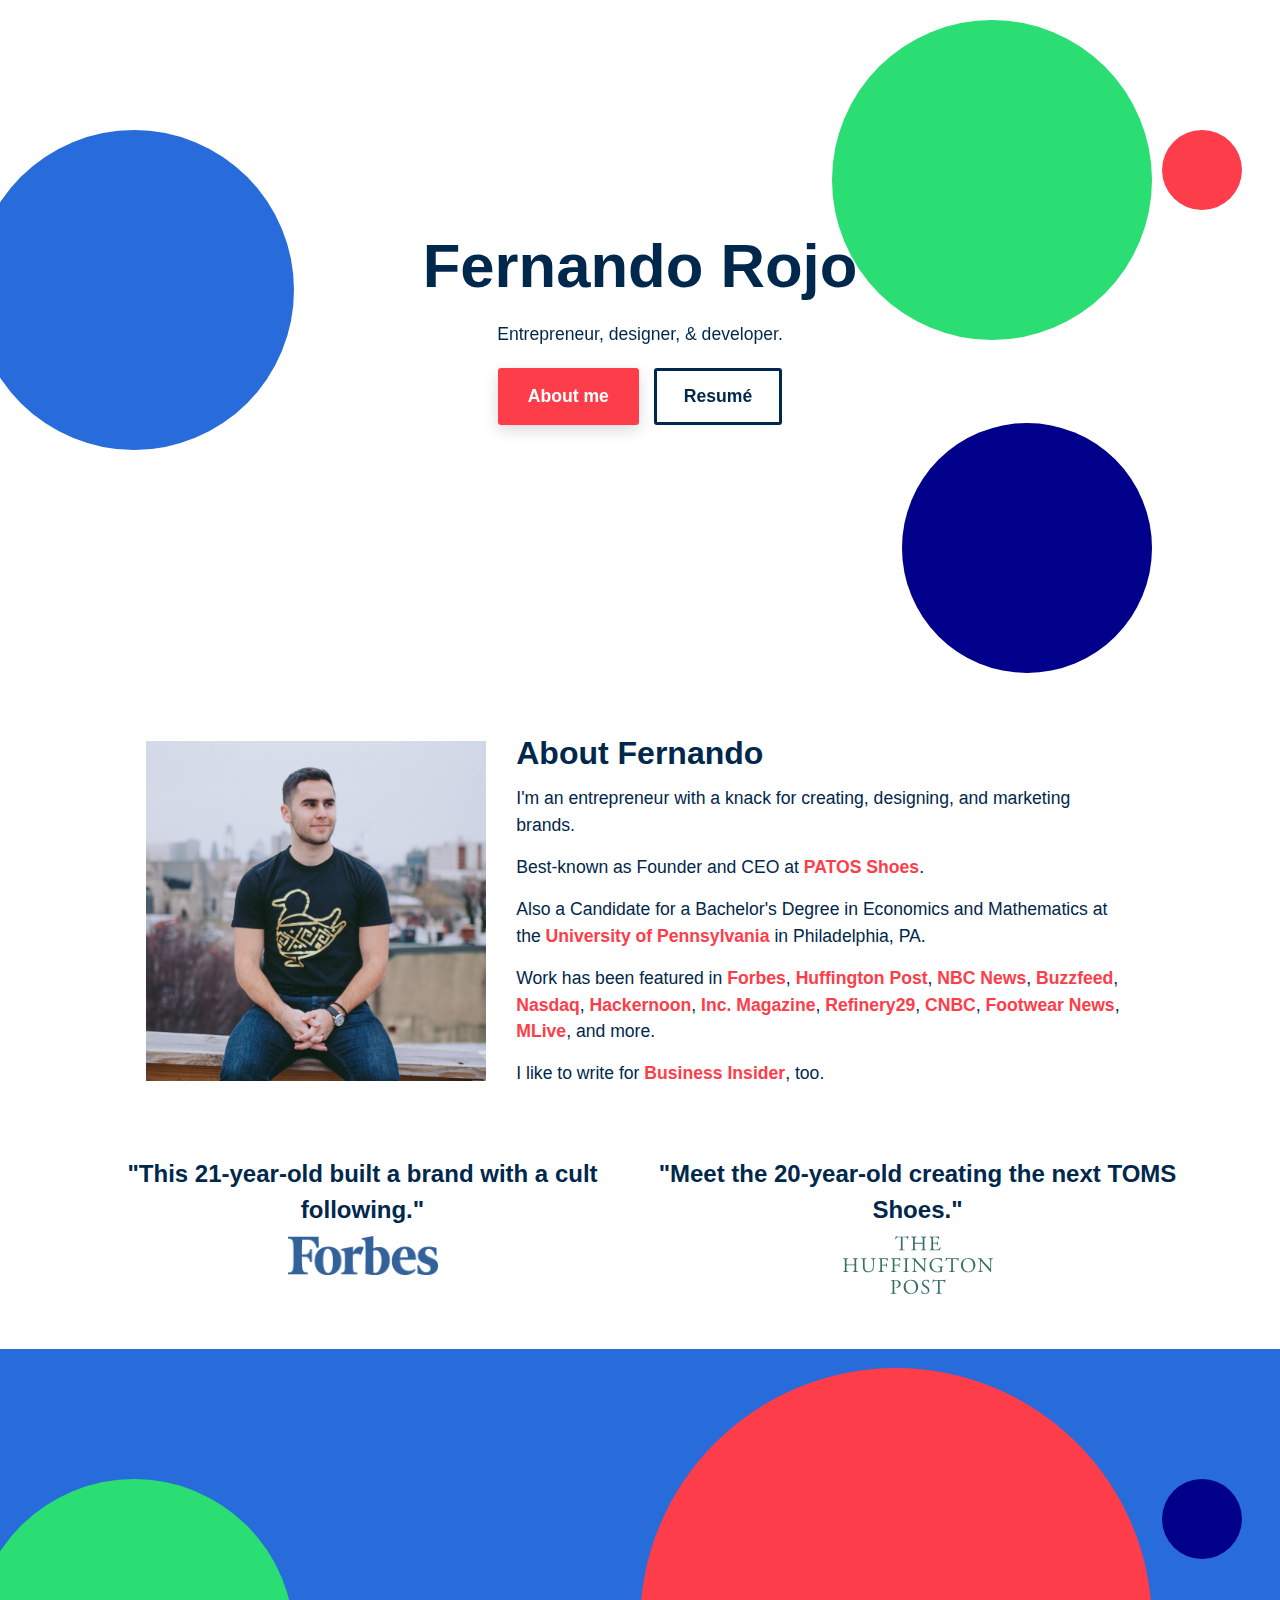
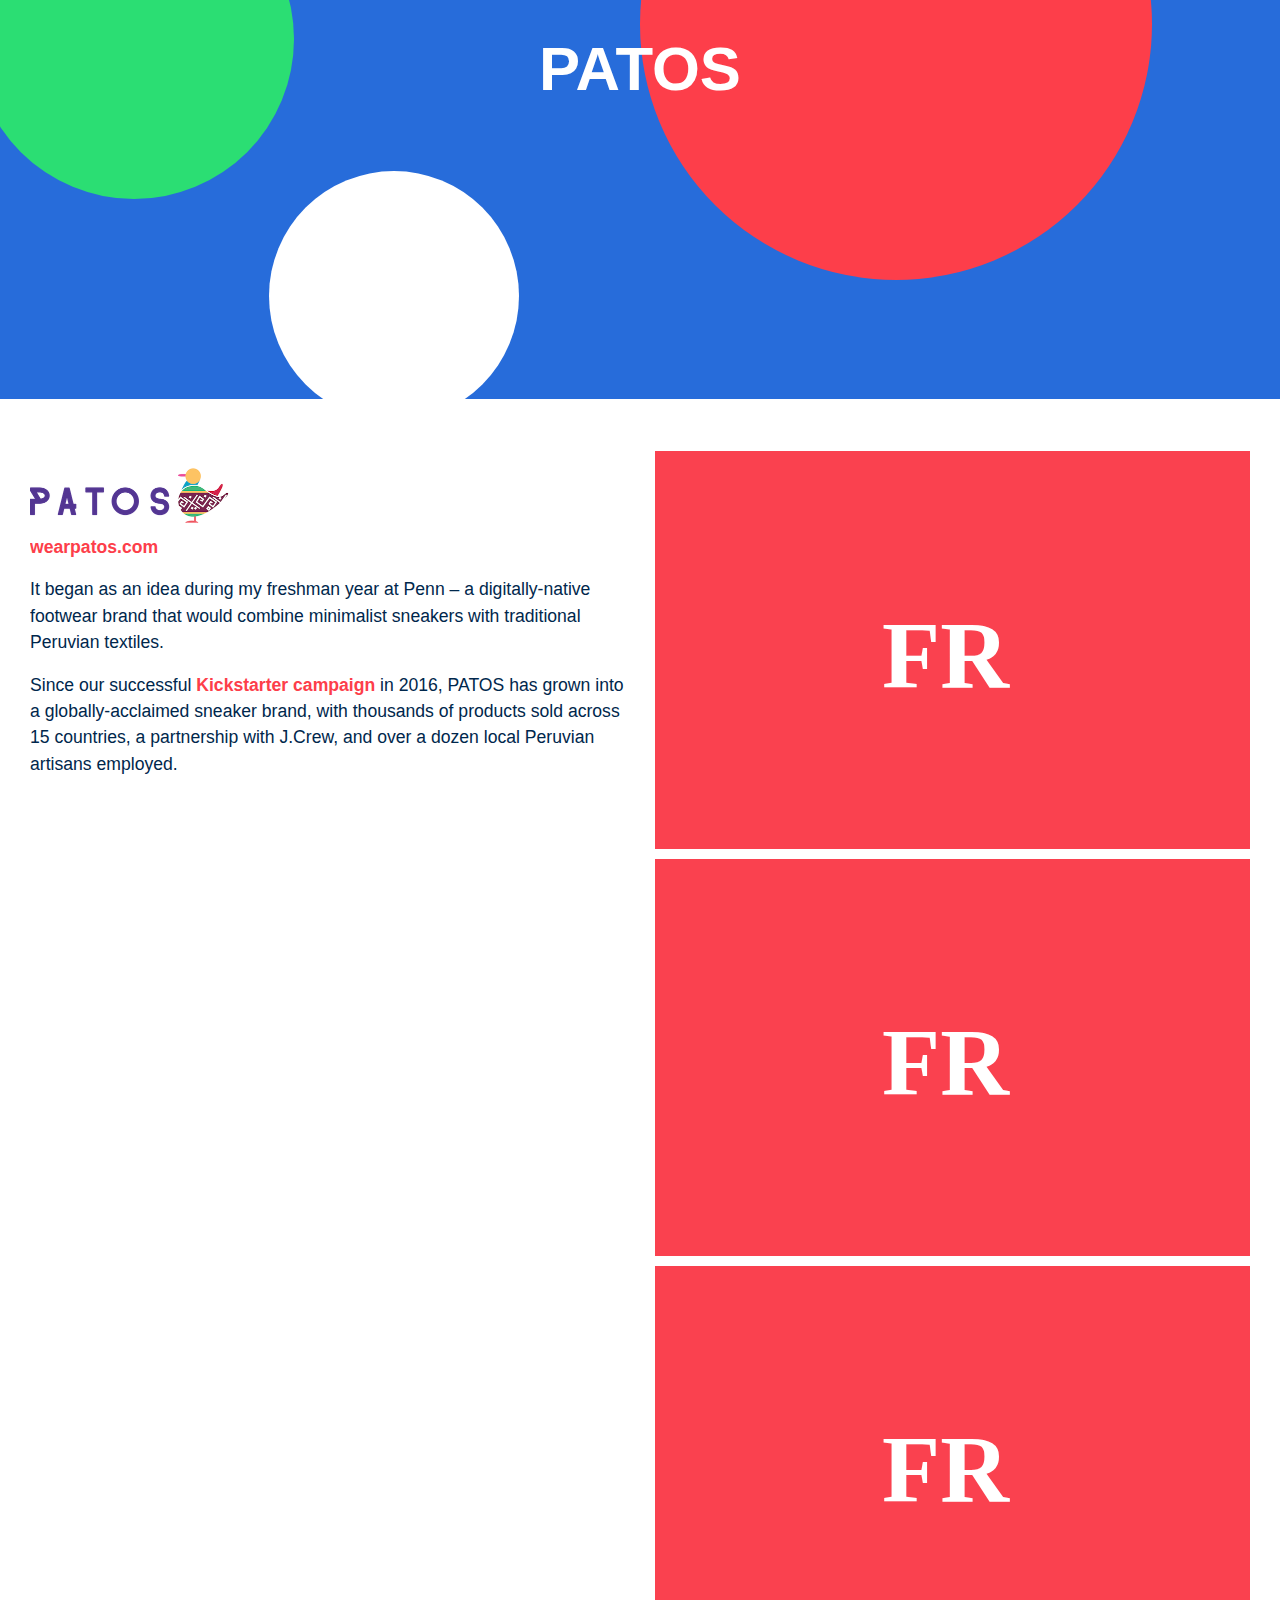
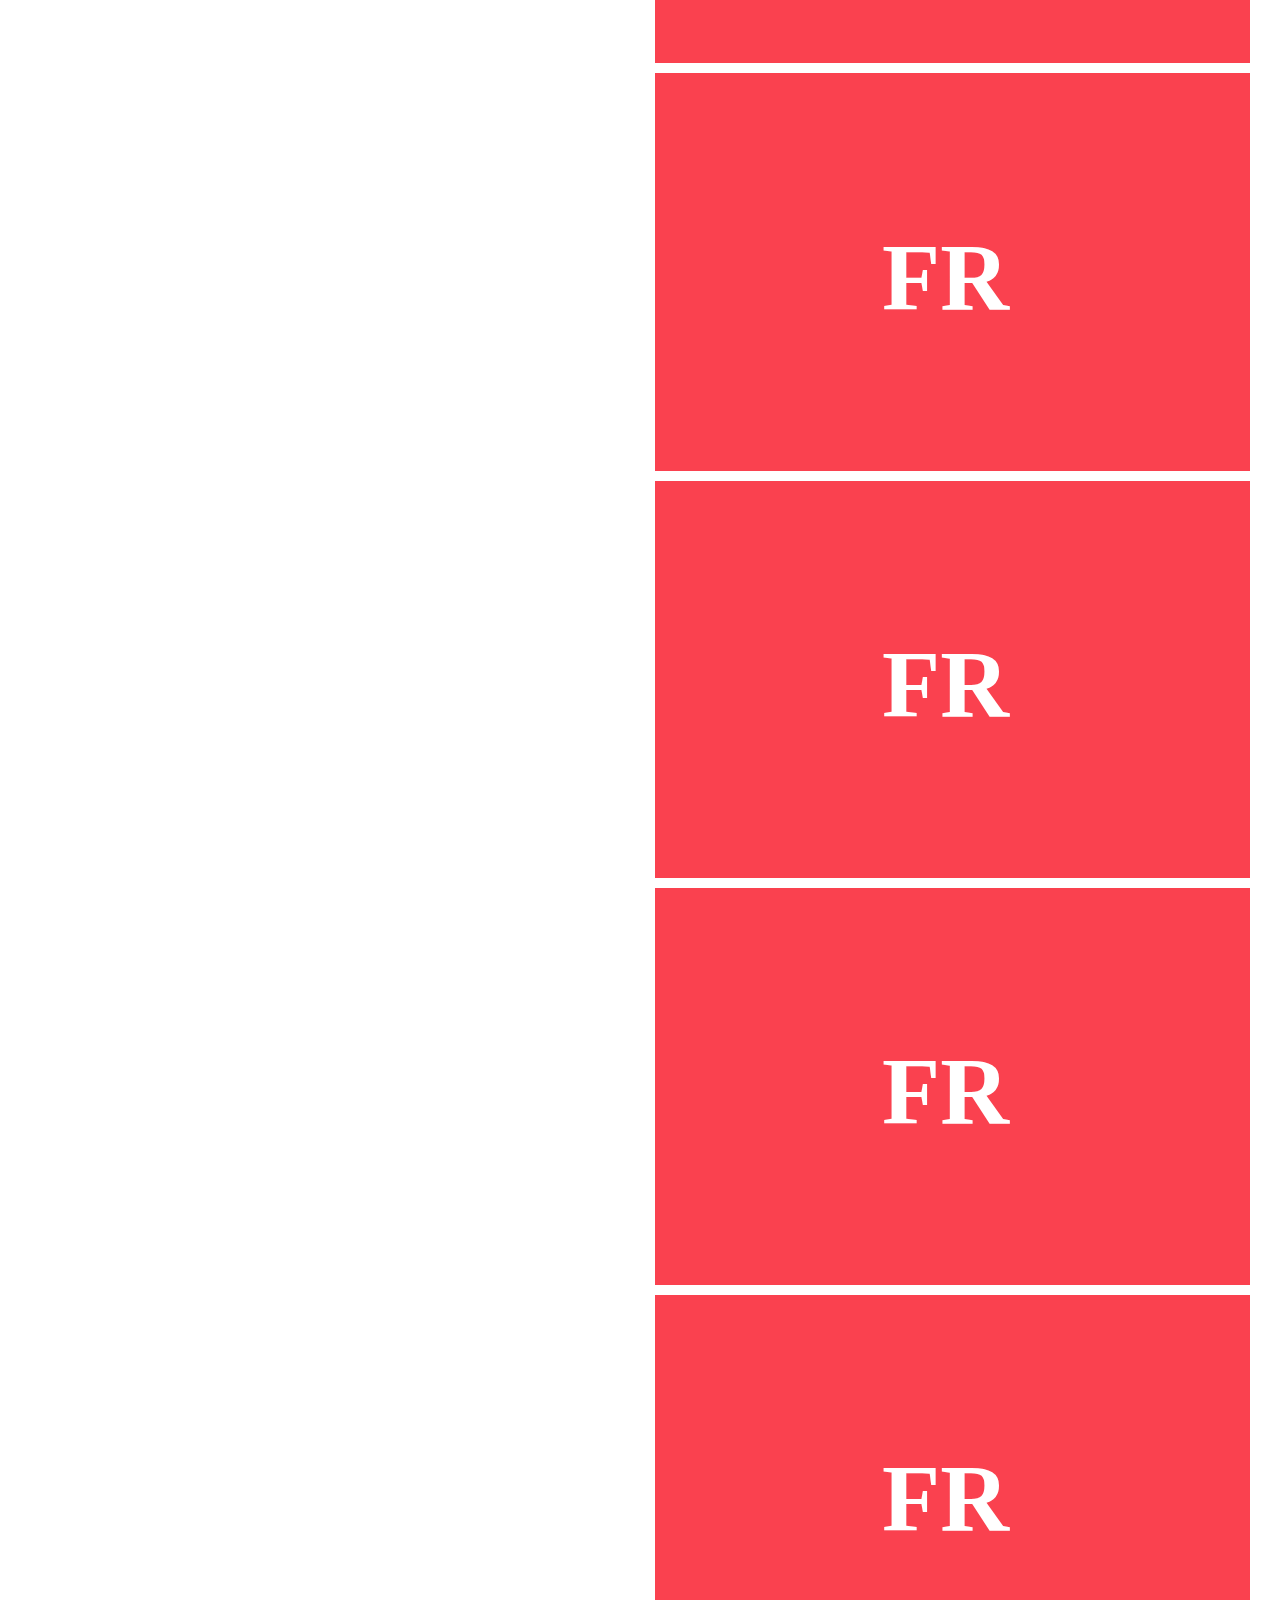
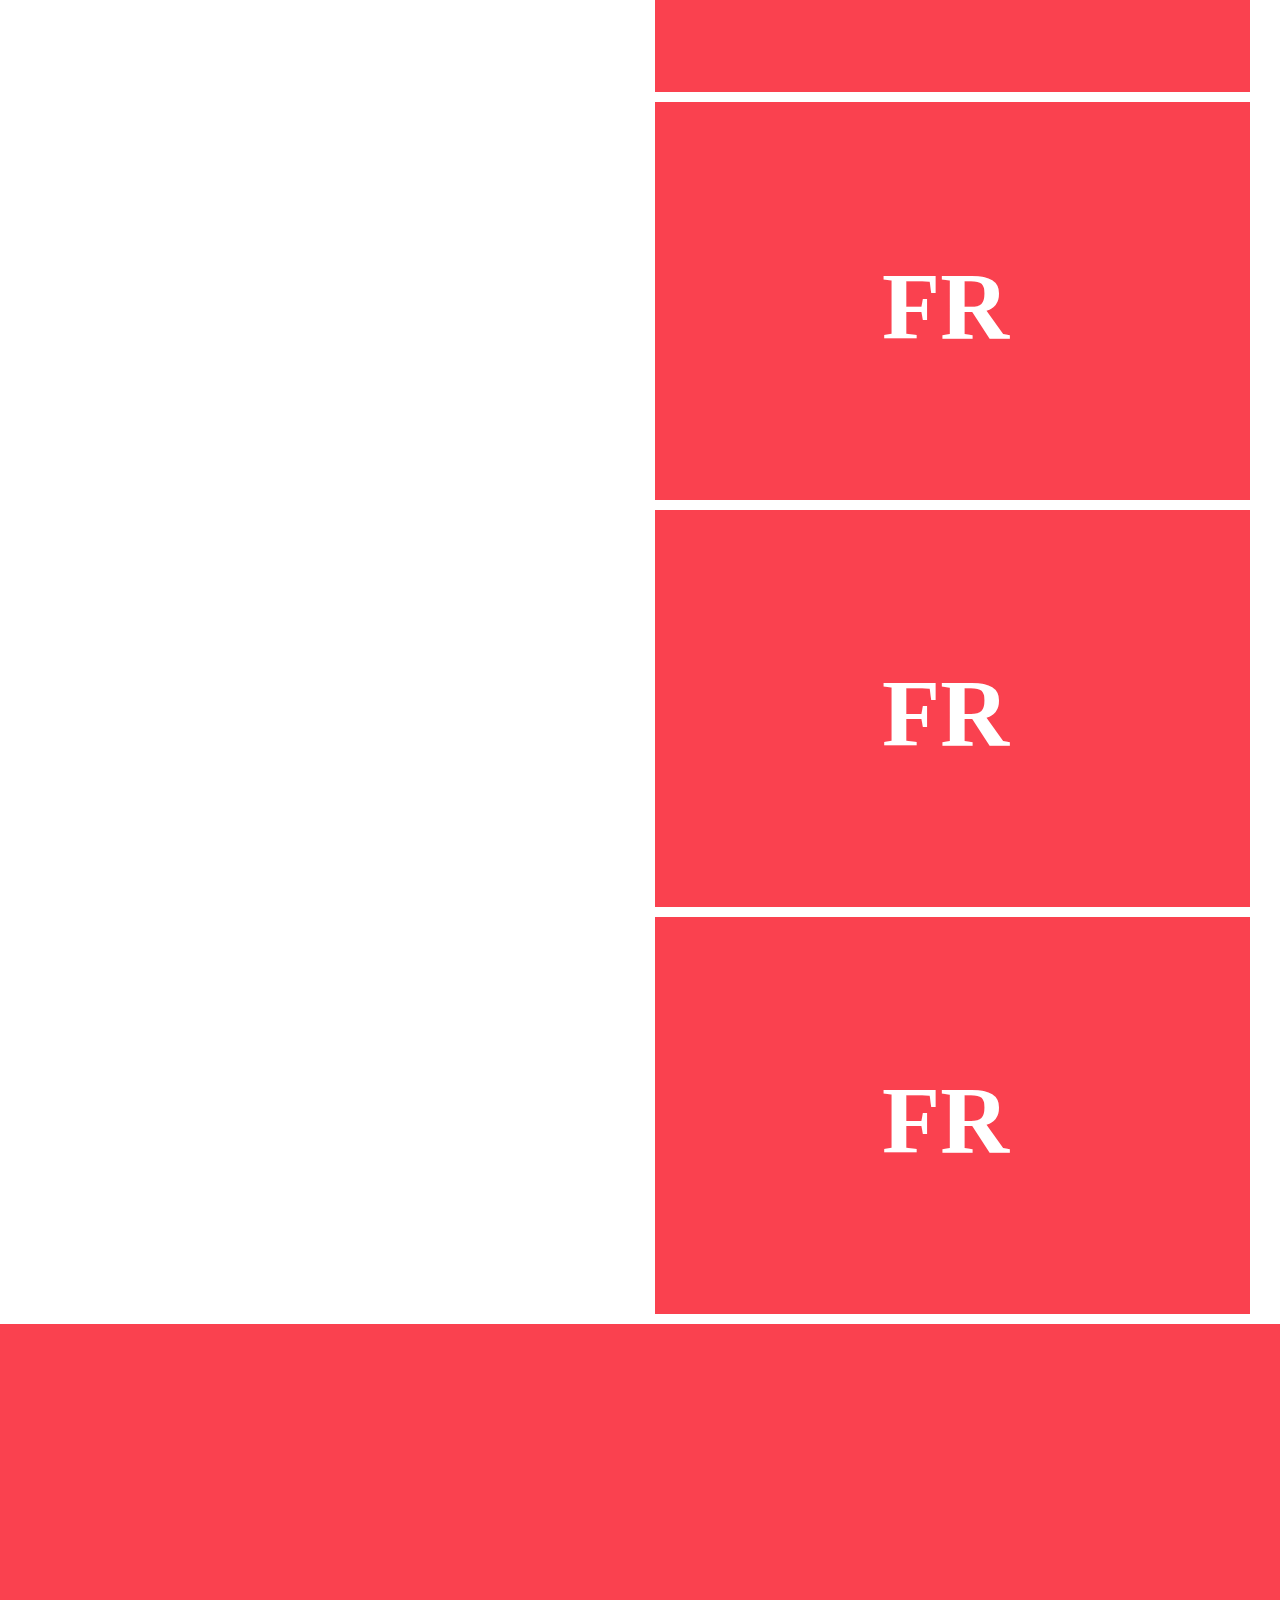
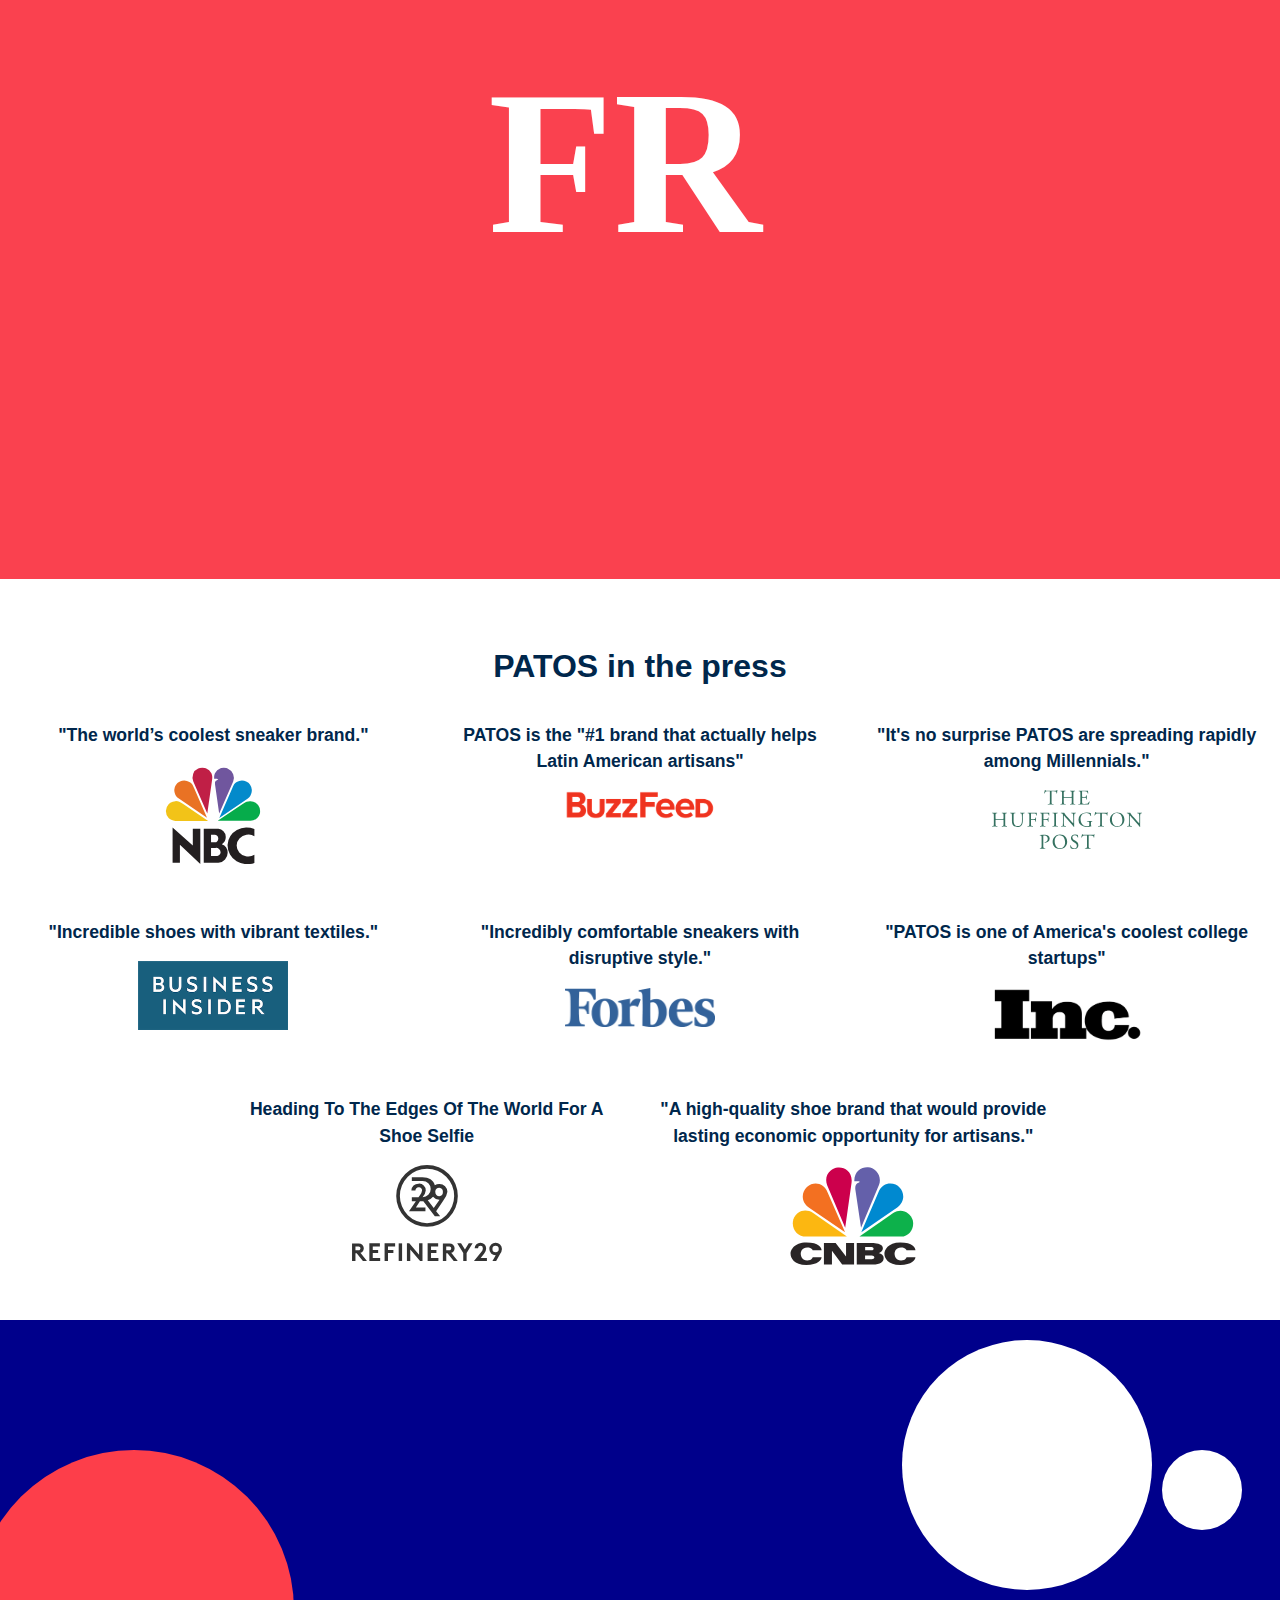
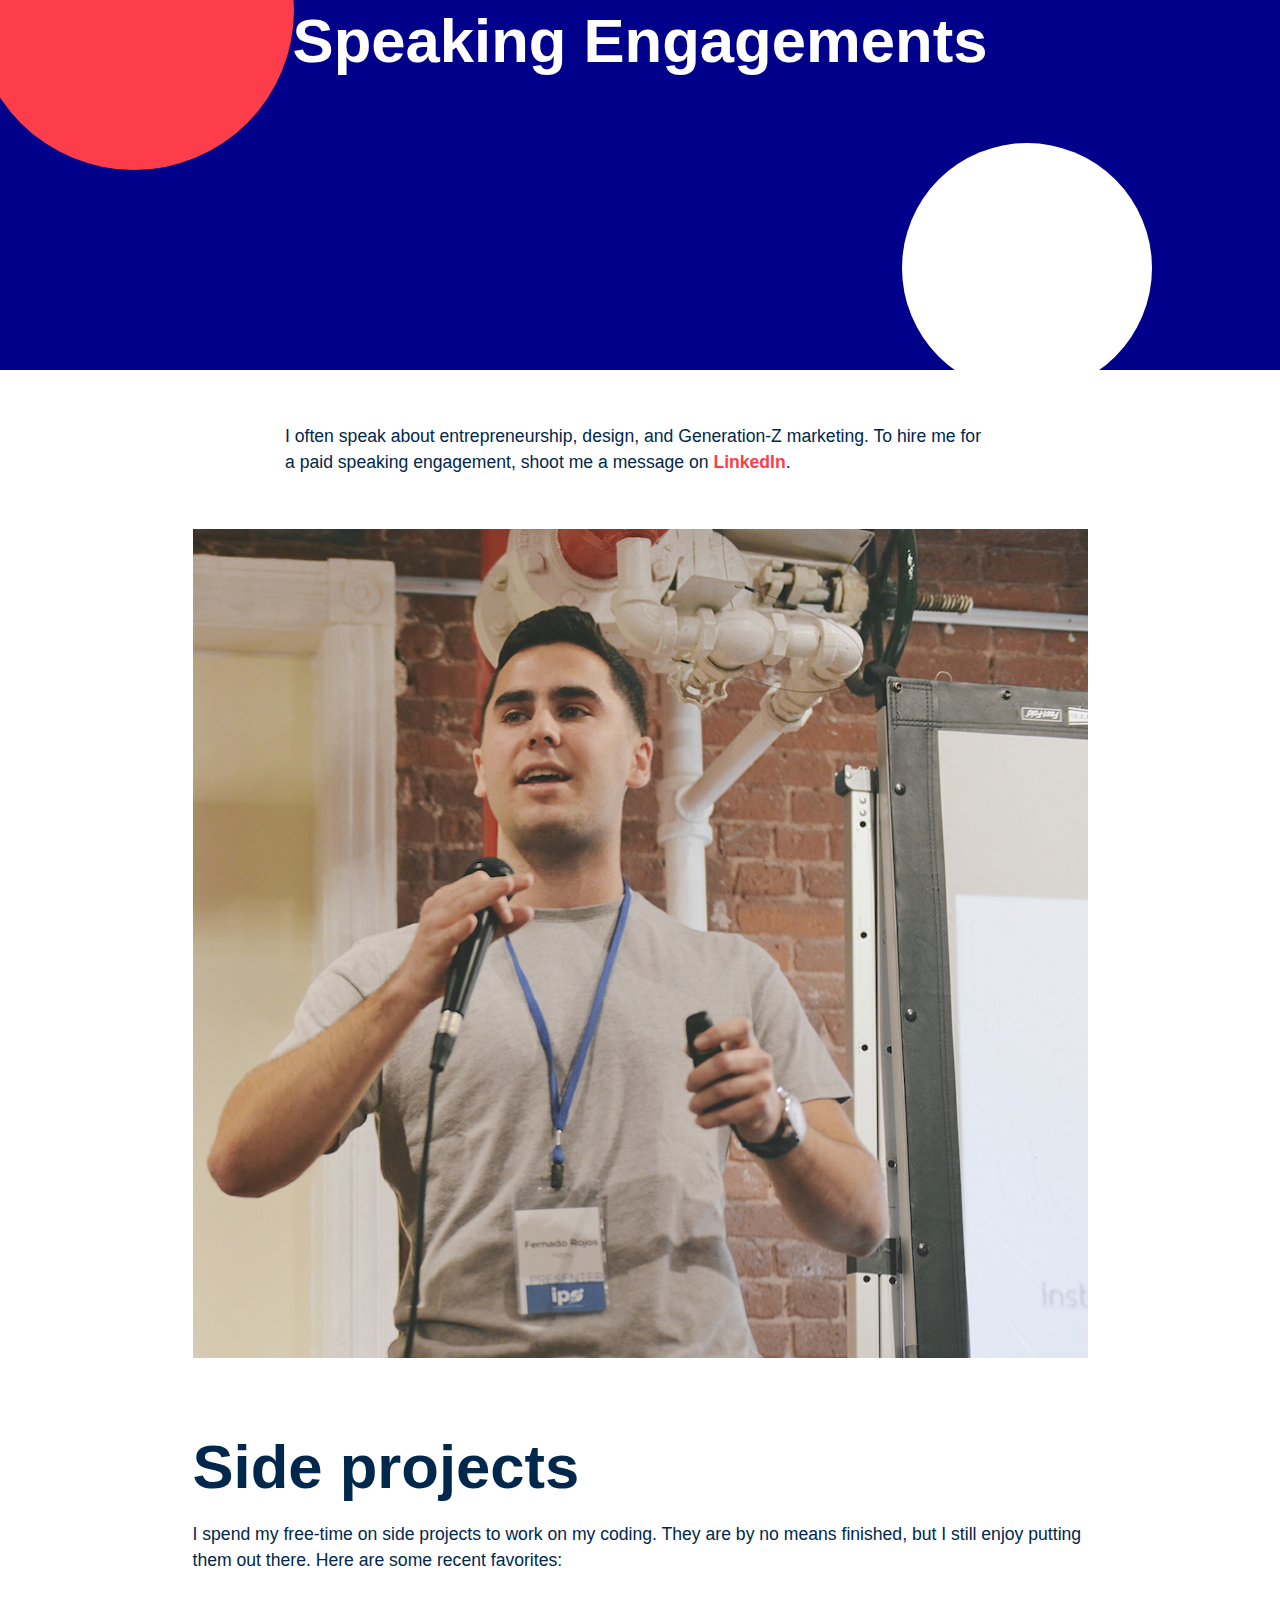
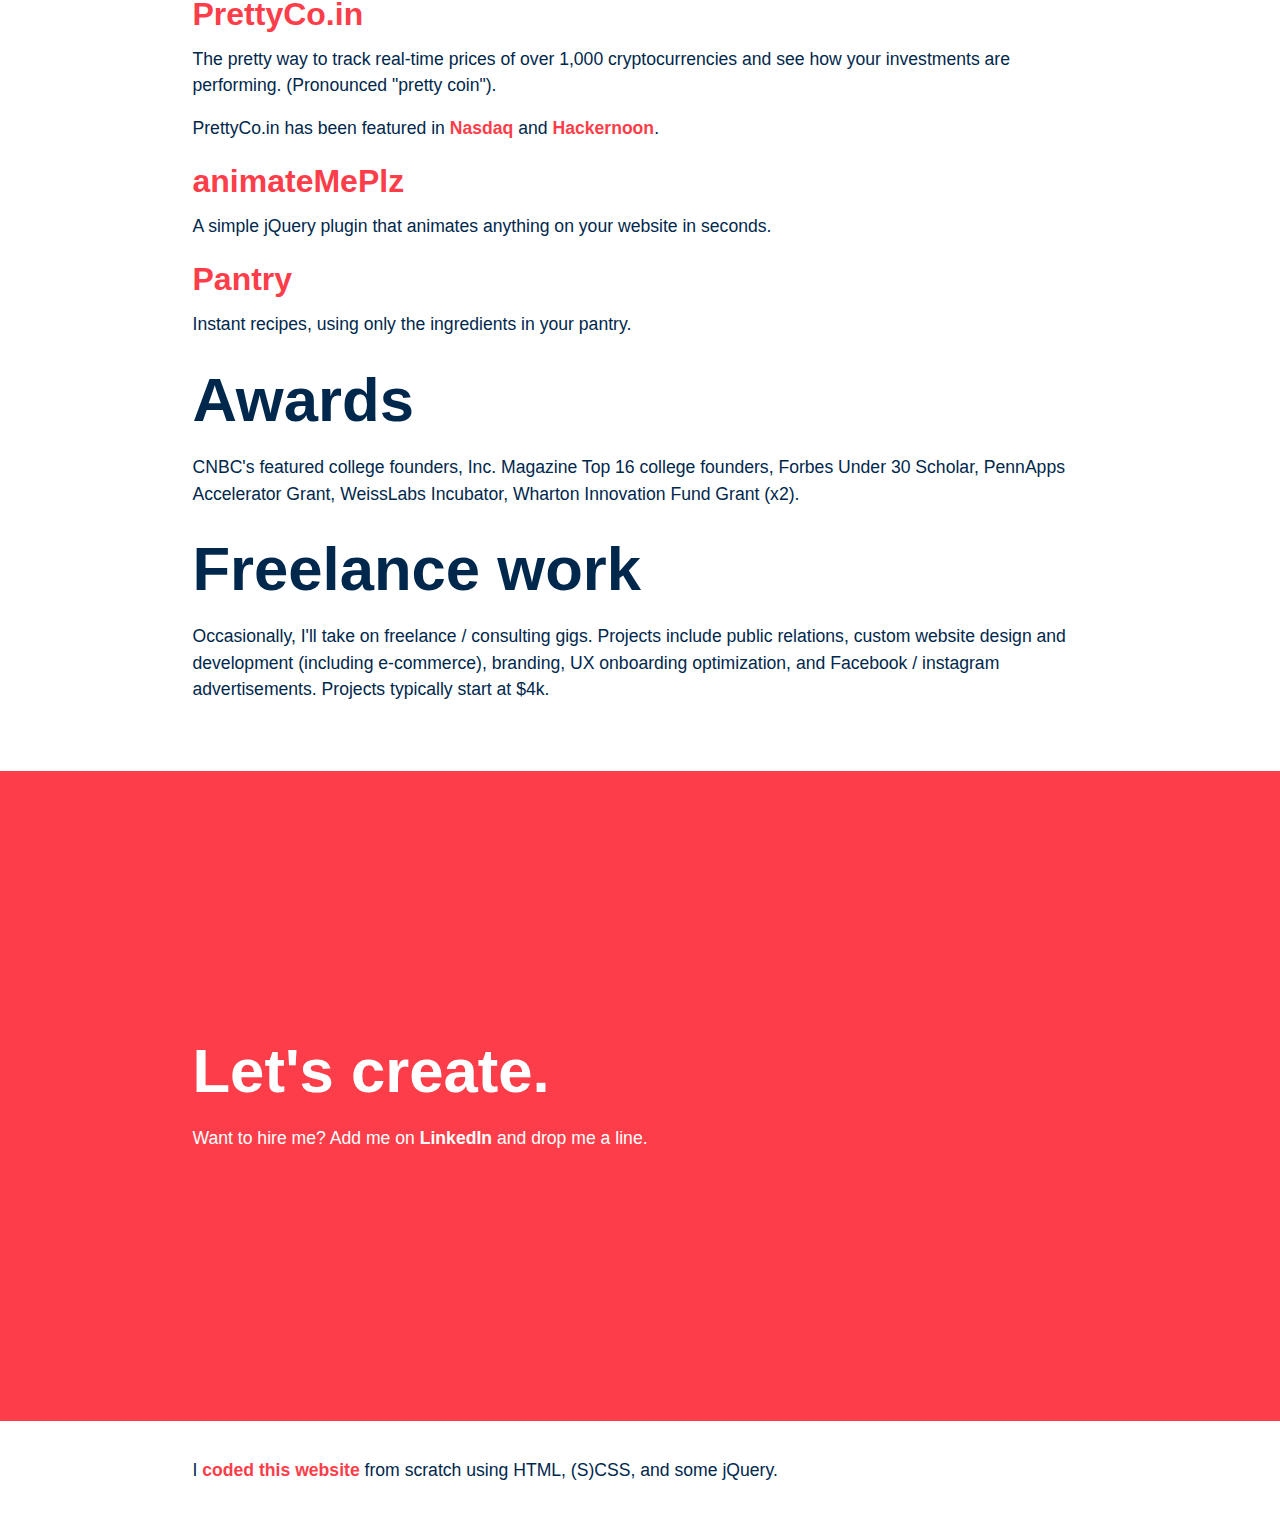
==== index.html @ 307fc106 "resume" ====
<!DOCTYPE html>

<html>

<head>
    <title>
        Fernando Rojo | Entrepreneur, designer, developer
    </title>
    <meta name="description" content="Fernando Rojo is the CEO at PATOS. He's been featured in Forbes, Huffington Post, Business Insider, NBC, and more." />
    <meta http-equiv="Content-Type" content="text/html; charset=utf-8" />
    <meta name="viewport" content="width=device-width, initial-scale=1.0, user-scalable=no, maximum-scale=1.0">
    <link rel="stylesheet" type="text/css" href="css/main.prefixed.css">
</head>
<html>

<body>
    <header class="header animated fadeIn animate-delay-75s">
        <div class="yipee"></div>
        <div class="d-flex justify-content-between align-items-center">
            <div class="header__item">
<!--
                <span href="index.html">
                    Fernando Rojo
                </span>
-->
           <img class="logo" src="src/logo.svg" alt="Fernando Rojo vector logo"/>
            </div>
            <div class="d-flex">

                <a href="https://www.linkedin.com/in/fernandotherojo/" target="_blank">
                    <div class="header__item linkedin">
                        <img src="src/pics/linkedin.svg" />
                    </div>
                </a>
                <a href="https://github.com/nandorojo/" target="_blank">
                    <div class="header__item github">
                        <img src="src/pics/github.svg" />
                    </div>
                </a>
<!--
                <div class="header__item dribbble">
                    <img src="src/pics/dribbble.svg" />
                </div>
-->
            </div>
        </div>
    </header>
    <div class="page">
        <!-- main banner -->
        <section id="homeFirst" class="cover center">
            <div class="bubbleWrap">
                <div class="bubble large sec one">
                </div>
                <div class="bubble large quad two">
                </div>
                <div class="bubble small prim three">
                </div>
                <div class="bubble medium tert four">
                </div>
            </div>
            <div>
                <div class="row justify-content-center">
                    <div class="col-md-8">
                        <h1 class="animated fadeInDown">Fernando Rojo</h1>
                        <p class="animated fadeInDown animate-delay-50s">Entrepreneur, designer, &amp; developer.</p>
                        <div class="buttonList animated fadeInDown animate-delay-75s">
                            <a href="#aboutme" data-scroll class="button">
                                    About me                   
                                </a>
                            <a class="button button--outline" href="src/Resumé.pdf">
                                    Resumé           
                                </a>
                        </div>
                    </div>
                </div>
            </div>
            <div class="down-arrow-container" style="display:none">
                <div class="down-arrow">
                    <svg xmlns="http://www.w3.org/2000/svg" xmlns:xlink="http://www.w3.org/1999/xlink" version="1.1" id="Layer_1" x="0px" y="0px" width="512px" height="512px" viewBox="0 0 512 512" enable-background="new 0 0 512 512" xml:space="preserve">
                            <path fill="black" d="M293.751,455.868c-20.181,20.179-53.165,19.913-73.673-0.595l0,0c-20.508-20.508-20.773-53.493-0.594-73.672  l189.999-190c20.178-20.178,53.164-19.913,73.672,0.595l0,0c20.508,20.509,20.772,53.492,0.595,73.671L293.751,455.868z"></path>
                            <path fill="black" d="M220.249,455.868c20.18,20.179,53.164,19.913,73.672-0.595l0,0c20.509-20.508,20.774-53.493,0.596-73.672  l-190-190c-20.178-20.178-53.164-19.913-73.671,0.595l0,0c-20.508,20.509-20.772,53.492-0.595,73.671L220.249,455.868z"></path>
                        </svg>
                </div>
            </div>
        </section>
        <!-- scroll anchor -->
        <a name="aboutme" id="aboutme"></a>
        <!-- bio -->
        <section class="content">
            <div class="container">
                <div class="row justify-content-center">
                    <div class="col-md-6 col-lg-4 d-md-flex align-items-center">
                        <div>
                            <img alt="Fernando Rojo, PATOS Shoes CEO." src="src/pics/fernando.jpg" />
                        </div>
                    </div>
                    <div class="col-md-6 col-lg-7">
                        <div>
                            <h2>
                                About Fernando
                            </h2>
                            <p>
                                I'm an entrepreneur with a knack for creating, designing, and marketing brands.
                            </p>
                            <p>
                                Best-known as Founder and CEO at <a href="https://wearpatos.com" target="_blank">PATOS Shoes</a>.
                            </p>
                            <p>
                                Also a Candidate for a Bachelor's Degree in Economics and Mathematics at the <a href="http://upenn.edu" target="_blank">University of Pennsylvania</a> in Philadelphia, PA.
                            </p>
                            <p>
                                Work has been featured in <a href="http://bit.ly/PATOSforbes" target="_blank">Forbes</a>, <a href="http://bit.ly/PATOShuff">Huffington Post</a>, <a href="http://nbcnews.to/2u4RRiw" target="_blank">NBC News</a>, <a href="https://bit.ly/PATOSbuzz" target="_blank">Buzzfeed</a>, <a href="www.nasdaq.com/article/how-blockchain-answers-the-demand-for-transparent-transactions-cm891227" target="_blank">Nasdaq</a>, <a href="https://hackernoon.com/4-strategies-to-help-you-better-navigate-the-blockchain-space-9df9db9e7d23" target="_blank">Hackernoon</a>, <a href="http://bit.ly/PTSKSinc" target="_blank">Inc. Magazine</a>, <a href="http://www.refinery29.com/2017/08/166267/extreme-shoe-selfies-brand-photography-trend" target="_blank">Refinery29</a>, <a href="https://bit.ly/PATOScnbc" target="_blank">CNBC</a>, <a href="https://bit.ly/PATOSfn" target="_blank">Footwear News</a>, <a href="https://bit.ly/PATOSmlive" target="_blank">MLive</a>, and more.
                            </p>
                            <p>I like to write for <a href="https://bit.ly/PATOSbi" target="_blank">Business Insider</a>, too.
                        </div>
                    </div>
                </div>
            </div>
        </section>
        <section class="pressContent">
            <div class="container">
                <div class="row justify-content-center center">
                    <div class="pressQuote col-md-6">
                        <h4>
                            "This 21-year-old built a brand with a cult following."
                        </h4>
                        <a href="http://bit.ly/PATOSforbes" target="_blank">
                            <img src="src/pics/forbes.png" alt="Fernando Rojo featured in Forbes" />
                            <p class="subtitle">
                                Read the feature >
                            </p>
                        </a>
                    </div>
                    <div class="pressQuote col-md-6">
                        <h4>
                            "Meet the 20-year-old creating the next TOMS Shoes."
                        </h4>
                        <a href="https://bit.ly/PATOShuff" target="_blank">
                            <p class="subtitle">
                                Read the feature >
                            </p>
                            <img src="src/pics/huffingtonpost.svg" alt="Fernando Rojo featured in Huffington Post" />
                        </a>
                    </div>
                </div>
            </div>
        </section>
        <!-- work banner -->
        <section id="workHome" class="cover center">
            <div class="bubbleWrap active">
                <div class="bubble large quad one">
                </div>
                <div class="bubble medium bg four">
                </div>
                <div class="bubble xLarge prim two">
                </div>
                <div class="bubble small tert three">
                </div>
            </div>
            <div class="container">
                <div class="row justify-content-center">
                    <div class="col-md-8">
                        <h1>
                            PATOS
                        </h1>
                    </div>
                </div>
            </div>
        </section>
        <!-- work content -->
        <section id="workHomeContent" class="content">
            <div class="container-fluid">
                <div class="row justify-content-center">
                    <div data-fix-parent data-fix-breakpoint="992" class="col-md-8 col-lg-6">
                        <div data-fix-child>
                            <div class="py-lg-3">
                                <div>
                                    <img src="src/pics/patos.png" class="logo" />
                                </div>
                                <p>
                                    <a href="https://wearpatos.com" target="_blank">
                                            wearpatos.com
                                        </a>
                                </p>
                                <p>
                                    It began as an idea during my freshman year at Penn – a digitally-native footwear brand that would combine minimalist sneakers with traditional Peruvian textiles.
                                </p>
                                <p>
                                    Since our successful <a href="https://wearpatos.com/kickstarter" target="_blank">Kickstarter campaign</a> in 2016, PATOS has grown into a globally-acclaimed sneaker brand, with thousands of products sold across 15 countries, a partnership with J.Crew, and over a dozen local Peruvian artisans employed.
                                </p>
                            </div>
                            <!--
                                <p>
                                    <a class="button" href="#" data-page-link="patos">
                                        Case Study
                                    </a>
                                </p>
                                -->
                        </div>
                    </div>
                    <div class="col-lg-6">
                        <img src="src/pics/unveil2.svg" data-src="src/pics/working.jpg" alt="Fernando Rojo is the CEO of PATOS Shoes." />
                        <img src="src/pics/unveil2.svg" data-src="src/pics/9.jpg" alt="Fernando Rojo is the CEO of PATOS Shoes." />
                        <img src="src/pics/unveil2.svg" data-src="src/pics/dog.jpg" alt="Fernando Rojo is the CEO of PATOS Shoes." />
                        <img src="src/pics/unveil2.svg" data-src="src/pics/3.jpg" alt="Fernando Rojo is the CEO of PATOS Shoes." />
                        <img src="src/pics/unveil2.svg" data-src="src/pics/victor.jpg" alt="Fernando Rojo is the CEO of PATOS Shoes." />
                        <img src="src/pics/unveil2.svg" data-src="src/pics/4.jpeg" alt="Fernando Rojo is the CEO of PATOS Shoes." />
                        <img src="src/pics/unveil2.svg" data-src="src/pics/5.jpeg" alt="Fernando Rojo is the CEO of PATOS Shoes." />
                        <img src="src/pics/unveil2.svg" data-src="src/pics/8.jpg" alt="Fernando Rojo is the CEO of PATOS Shoes." />
                        <img src="src/pics/unveil2.svg" data-src="src/pics/1.jpeg" alt="Fernando Rojo is the CEO of PATOS Shoes." />
                        <img src="src/pics/unveil2.svg" data-src="src/pics/7.jpg" alt="Fernando Rojo is the CEO of PATOS Shoes." />

                    </div>
                </div>
            </div>
            <img src="src/pics/unveil2.svg" data-src="src/pics/10.JPG" alt="Fernando Rojo is the CEO of PATOS Shoes." />
        </section>
        <!-- press carousel -->
        <section class="pressContent">
            <div class="center container-fluid">
                <h2>
                    PATOS in the press
                </h2>
                <p>
                </p>
            </div>
            <div class="row justify-content-center center">
                <div class="pressQuote col-md-4 col-sm-6">
                    <p>
                        "The world’s coolest sneaker brand."
                    </p>
                    <a href="https://www.nbcnews.com/feature/college-game-plan/patos-aims-make-positive-impact-peru-through-sneakers-n730846" target="_blank">
                        <p class="subtitle">
                            Read the feature >
                        </p>
                        <img src="src/pics/nbc.svg" alt="Fernando Rojo featured in NBC" />
                    </a>
                </div>
                <div class="pressQuote col-md-4 col-sm-6">
                    <p>
                        PATOS is the "#1 brand that actually helps Latin American artisans"
                    </p>
                    <a href="https://bit.ly/PATOSbuzz" target="_blank">
                        <p class="subtitle">
                            Read my guest article >
                        </p>
                        <img src="src/pics/buzzfeed.png" alt="Fernando Rojo featured in Buzzfeed" />
                    </a>
                </div>
                <div class="pressQuote col-md-4 col-sm-6">
                    <p>
                        "It's no surprise PATOS are spreading rapidly among Millennials."
                    </p>
                    <a href="https://bit.ly/PATOShuff" target="_blank">
                        <p class="subtitle">
                            Read the feature >
                        </p>
                        <img src="src/pics/huffingtonpost.svg" alt="Fernando Rojo featured in Huffington Post" />
                    </a>
                </div>
                <div class="pressQuote col-md-4 col-sm-6">
                    <p>
                        "Incredible shoes with vibrant textiles."
                    </p>
                    <a href="https://bit.ly/PATOSbi" target="_blank">
                        <p class="subtitle">
                            Read my guest article >
                        </p>
                        <img src="src/pics/businessinsider.png" alt="Fernando Rojo featured in Business Insider" />
                    </a>
                </div>
                <div class="pressQuote col-md-4 col-sm-6">
                    <p>
                        "Incredibly comfortable sneakers with disruptive style."
                    </p>
                    <a href="http://bit.ly/PATOSforbes" target="_blank">
                        <img src="src/pics/forbes.png" alt="Fernando Rojo featured in Forbes" />
                        <p class="subtitle">
                            Read the feature >
                        </p>
                    </a>
                </div>
                <div class="pressQuote col-md-4 col-sm-6">
                    <p>
                        "PATOS is one of America's coolest college startups"
                    </p>
                    <a href="http://bit.ly/PTSKSinc" target="_blank">
                        <p class="subtitle">
                            Read the feature >
                        </p>
                        <img src="src/pics/inc.png" alt="Fernando Rojo featured in Inc. Magazine" />
                    </a>
                </div>
                <div class="pressQuote col-md-4 col-sm-6">
                    <p>
                        Heading To The Edges Of The World For A Shoe Selfie
                    </p>
                    <a href="http://bit.ly/PTSKSinc" target="_blank">
                        <p class="subtitle">
                            Read the feature >
                        </p>
                        <img src="src/pics/refinery29.svg" alt="Fernando Rojo featured in Refinery29" />
                    </a>
                </div>
                <div class="pressQuote col-md-4 col-sm-6">
                    <p>
                        "A high-quality shoe brand that would provide lasting economic opportunity for artisans."
                    </p>
                    <a href="https://www.cnbc.com/2016/04/19/5-college-students-who-chose-business-plans-over-partying.html?slide=2#slide=2" target="_blank">
                        <p class="subtitle">
                            Read the feature >
                        </p>
                        <img src="src/pics/cnbc.svg" alt="Fernando Rojo featured in Refinery29" />
                    </a>
                </div>
            </div>
        </section>
        <!-- speaking banner -->
        <section id="pressHome" class="cover center">
            <div class="bubbleWrap active">
                <div class="bubble large prim one">
                </div>
                <div class="bubble medium bg four">
                </div>
                <div class="bubble medium bg two">
                </div>
                <div class="bubble small bg three">
                </div>
            </div>
            <div class="container">
                <div class="row justify-content-center">
                    <div class="col-md-8">
                        <h1>
                            Speaking Engagements
                        </h1>
                    </div>
                </div>
            </div>
        </section>
        <section class="content">
            <div class="container">
                <div class="row justify-content-center">
                    <div class="col-md-8">
                        <p class="pre-image">
                            I often speak about entrepreneurship, design, and Generation-Z marketing. To hire me for a paid speaking engagement, shoot me a message on <a href="https://www.linkedin.com/in/fernandotherojo/" target="_blank">LinkedIn</a>.
                        </p>
                    </div>
                    <div class="col-md-10">
                        <img src="src/pics/speaking.jpg" />
                        <div style="display: none">

                            <p>Penn Marketing</p>

                            <p>Penn fashion and retail </p>

                            <p>WeissLabs launch at Weiss Tech House</p>

                            <p>WeissLabs demo </p>

                            <p>PennApps Demo</p>

                            <p>Quaker days panel</p>

                            <p>Puerto Rico Entrepreneurial Dinners</p>

                            <p>YouthSpeak</p>

                            <p>Penn State of the University with Amy Gutmann </p>

                            <p>Yale Young Global Scholars</p>

                            <p>Penn International Impact Entrepreneurship Panel</p>

                        </div>
                    </div>
                </div>
            </div>
        </section>
        
        <section class="content">
            <div class="container">
                <div class="row justify-content-center">
                    <div class="col-lg-10">
                        <div>
                            <h1>
                                Side projects
                            </h1>
                            <p>
                                I spend my free-time on side projects to work on my coding. They are by no means finished, but I still enjoy putting them out there. Here are some recent favorites:
                            </p>
                            <h2>
                                <a href="http://prettyco.in" target="_blank">PrettyCo.in</a>
                            </h2>
                            <p>
                                The pretty way to track real-time prices of over 1,000 cryptocurrencies and see how your investments are performing. (Pronounced "pretty coin").
                            </p>
                            <p>
                                PrettyCo.in has been featured in <a href="www.nasdaq.com/article/how-blockchain-answers-the-demand-for-transparent-transactions-cm891227" target="_blank">Nasdaq</a> and
                                <a href="https://hackernoon.com/4-strategies-to-help-you-better-navigate-the-blockchain-space-9df9db9e7d23" target="_blank">Hackernoon</a>.
                            </p>
                            <h2>
                                <a href="https://nandorojo.github.io/animateMePlz" target="_blank">animateMePlz</a>
                            </h2>
                            <p>
                                 A simple jQuery plugin that animates anything on your website in seconds.
                            </p>
                            <h2>
                                <a href="https://nandorojo.github.io/pantry" target="_blank">Pantry</a>
                            </h2>
                            <p>
                                 Instant recipes, using only the ingredients in your pantry.
                            </p>
                        </div>
                        <div>
                            <h1>
                                Awards
                            </h1>
                            <p>
                                CNBC's featured college founders, Inc. Magazine Top 16 college founders, Forbes Under 30 Scholar, PennApps Accelerator Grant, WeissLabs Incubator, Wharton Innovation Fund Grant (x2).
                            </p>
                        </div>
                        <div>
                            <h1>
                                Freelance work
                            </h1>
                            <p>
                                Occasionally, I'll take on freelance / consulting gigs. Projects include public relations, custom website design and development (including e-commerce), branding, UX onboarding optimization, and Facebook / instagram advertisements. Projects typically start at $4k.
                            </p>
                        </div>
                    </div>
                </div>
            </div>
        </section>

        <section id="hireme" class="cover">
            <div class="container">
                <div class="row justify-content-center">
                    <div class="col-lg-10">
                        <h1>
                            Let's create.
                        </h1>
                        <p>
                            Want to hire me? Add me on <a href="https://www.linkedin.com/in/fernandotherojo/" target="_blank">LinkedIn</a> and drop me a line.
                        </p>
                    </div>
                </div>
            </div>
        </section>
        <footer>
            <div class="container">
                <div class="row justify-content-center">
                    <div class="col-lg-10">
                        <div>
                            I <a href="https://github.com/nandorojo/sitebyfernando" target="_blank">coded this website</a> from scratch using HTML, (S)CSS, and some jQuery.
                        </div>
                    </div>
                </div>
            </div>
        </footer>
    </div>
    <!-- jQuery -->
    <script src="js/vendor.js"></script>
    <!-- Custom javascript -->
    <script src="js/app.js" type="text/javascript"></script>
</body>




</html>
---- css/main.prefixed.css ----
@-webkit-keyframes bouncy{0%, 20%, 50%, 80%, to{transform:translateY(0);-ms-transform:translateY(0);-webkit-transform:translateY(0)}40%{transform:translateYY(-20%);-ms-transform:translateY(-20%);-webkit-transform:translateY(-20%)}60%{transform:translateY(-10%);-ms-transform:translateY(-10%);-webkit-transform:translateY(-10%)}}@keyframes bouncy{0%, 20%, 50%, 80%, to{transform:translateY(0);-ms-transform:translateY(0);-webkit-transform:translateY(0)}40%{transform:translateY(-20%);-ms-transform:translateY(-20%);-webkit-transform:translateY(-20%)}60%{transform:translateY(-10%);-ms-transform:translateY(-10%);-webkit-transform:translateY(-10%)}}@-moz-keyframes bouncy{0%, 20%, 50%, 80%, to{transform:translateY(0);-ms-transform:translateY(0);-webkit-transform:translateY(0)}40%{transform:translateYY(-20%);-ms-transform:translateY(-20%);-webkit-transform:translateY(-20%)}60%{transform:translateY(-10%);-ms-transform:translateY(-10%);-webkit-transform:translateY(-10%)}}@-o-keyframes bouncy{0%, 20%, 50%, 80%, to{transform:translateY(0);-ms-transform:translateY(0);-webkit-transform:translateY(0)}40%{transform:translateY(-20%);-ms-transform:translateY(-20%);-webkit-transform:translateY(-20%)}60%{transform:translateY(-10%);-ms-transform:translateY(-10%);-webkit-transform:translateY(-10%)}}/*!
 * Bootstrap v4.0.0-beta (https://getbootstrap.com)
 * Copyright 2011-2017 The Bootstrap Authors
 * Copyright 2011-2017 Twitter, Inc.
 * Licensed under MIT (https://github.com/twbs/bootstrap/blob/master/LICENSE)
 */@media print{*,*::before,*::after{text-shadow:none !important;box-shadow:none !important}a,a:visited{text-decoration:underline}abbr[title]::after{content:" (" attr(title) ")"}pre{white-space:pre-wrap !important}pre,blockquote{border:1px solid #999;page-break-inside:avoid}thead{display:table-header-group}tr,img{page-break-inside:avoid}p,h2,h3{orphans:3;widows:3}h2,h3{page-break-after:avoid}.navbar{display:none}.badge{border:1px solid #000}.table{border-collapse:collapse !important}.table td,.table th{background-color:#fff !important}.table-bordered th,.table-bordered td{border:1px solid #ddd !important}}html{box-sizing:border-box;font-family:sans-serif;line-height:1.15;-webkit-text-size-adjust:100%;-ms-text-size-adjust:100%;-ms-overflow-style:scrollbar;-webkit-tap-highlight-color:transparent}*,*::before,*::after{box-sizing:inherit}@-ms-viewport{width:device-width}article,aside,dialog,figcaption,figure,footer,header,hgroup,main,nav,section{display:block}body{margin:0;font-family:-apple-system, BlinkMacSystemFont, "Segoe UI", Roboto, "Helvetica Neue", Arial, sans-serif;font-size:1rem;font-weight:normal;line-height:1.5;color:#212529;background-color:#fff}[tabindex="-1"]:focus{outline:none !important}hr{box-sizing:content-box;height:0;overflow:visible}h1,h2,h3,h4,h5,h6{margin-top:0;margin-bottom:.5rem}p{margin-top:0;margin-bottom:1rem}abbr[title],abbr[data-original-title]{text-decoration:underline;-webkit-text-decoration:underline dotted;text-decoration:underline dotted;cursor:help;border-bottom:0}address{margin-bottom:1rem;font-style:normal;line-height:inherit}ol,ul,dl{margin-top:0;margin-bottom:1rem}ol ol,ul ul,ol ul,ul ol{margin-bottom:0}dt{font-weight:bold}dd{margin-bottom:.5rem;margin-left:0}blockquote{margin:0 0 1rem}dfn{font-style:italic}b,strong{font-weight:bolder}small{font-size:80%}sub,sup{position:relative;font-size:75%;line-height:0;vertical-align:baseline}sub{bottom:-.25em}sup{top:-.5em}a{color:#007bff;text-decoration:none;background-color:transparent;-webkit-text-decoration-skip:objects}a:hover{color:#0056b3;text-decoration:underline}a:not([href]):not([tabindex]){color:inherit;text-decoration:none}a:not([href]):not([tabindex]):focus,a:not([href]):not([tabindex]):hover{color:inherit;text-decoration:none}a:not([href]):not([tabindex]):focus{outline:0}pre,code,kbd,samp{font-family:monospace, monospace;font-size:1em}pre{margin-top:0;margin-bottom:1rem;overflow:auto}figure{margin:0 0 1rem}img{vertical-align:middle;border-style:none}svg:not(:root){overflow:hidden}a,area,button,[role="button"],input,label,select,summary,textarea{-ms-touch-action:manipulation;touch-action:manipulation}table{border-collapse:collapse}caption{padding-top:0.75rem;padding-bottom:0.75rem;color:#868e96;text-align:left;caption-side:bottom}th{text-align:left}label{display:inline-block;margin-bottom:.5rem}button:focus{outline:1px dotted;outline:5px auto -webkit-focus-ring-color}input,button,select,optgroup,textarea{margin:0;font-family:inherit;font-size:inherit;line-height:inherit}button,input{overflow:visible}button,select{text-transform:none}button,html [type="button"],[type="reset"],[type="submit"]{-webkit-appearance:button}button::-moz-focus-inner,[type="button"]::-moz-focus-inner,[type="reset"]::-moz-focus-inner,[type="submit"]::-moz-focus-inner{padding:0;border-style:none}input[type="radio"],input[type="checkbox"]{box-sizing:border-box;padding:0}input[type="date"],input[type="time"],input[type="datetime-local"],input[type="month"]{-webkit-appearance:listbox}textarea{overflow:auto;resize:vertical}fieldset{min-width:0;padding:0;margin:0;border:0}legend{display:block;width:100%;max-width:100%;padding:0;margin-bottom:.5rem;font-size:1.5rem;line-height:inherit;color:inherit;white-space:normal}progress{vertical-align:baseline}[type="number"]::-webkit-inner-spin-button,[type="number"]::-webkit-outer-spin-button{height:auto}[type="search"]{outline-offset:-2px;-webkit-appearance:none}[type="search"]::-webkit-search-cancel-button,[type="search"]::-webkit-search-decoration{-webkit-appearance:none}::-webkit-file-upload-button{font:inherit;-webkit-appearance:button}output{display:inline-block}summary{display:list-item}template{display:none}[hidden]{display:none !important}h1,h2,h3,h4,h5,h6,.h1,.h2,.h3,.h4,.h5,.h6{margin-bottom:0.5rem;font-family:inherit;font-weight:500;line-height:1.1;color:inherit}h1,.h1{font-size:2.5rem}h2,.h2{font-size:2rem}h3,.h3{font-size:1.75rem}h4,.h4{font-size:1.5rem}h5,.h5{font-size:1.25rem}h6,.h6{font-size:1rem}.lead{font-size:1.25rem;font-weight:300}.display-1{font-size:6rem;font-weight:300;line-height:1.1}.display-2{font-size:5.5rem;font-weight:300;line-height:1.1}.display-3{font-size:4.5rem;font-weight:300;line-height:1.1}.display-4{font-size:3.5rem;font-weight:300;line-height:1.1}hr{margin-top:1rem;margin-bottom:1rem;border:0;border-top:1px solid rgba(0,0,0,0.1)}small,.small{font-size:80%;font-weight:normal}mark,.mark{padding:0.2em;background-color:#fcf8e3}.list-unstyled{padding-left:0;list-style:none}.list-inline{padding-left:0;list-style:none}.list-inline-item{display:inline-block}.list-inline-item:not(:last-child){margin-right:5px}.initialism{font-size:90%;text-transform:uppercase}.blockquote{margin-bottom:1rem;font-size:1.25rem}.blockquote-footer{display:block;font-size:80%;color:#868e96}.blockquote-footer::before{content:"\2014 \00A0"}.img-fluid{max-width:100%;height:auto}.img-thumbnail{padding:0.25rem;background-color:#fff;border:1px solid #ddd;border-radius:0.25rem;transition:all 0.2s ease-in-out;max-width:100%;height:auto}.figure{display:inline-block}.figure-img{margin-bottom:0.5rem;line-height:1}.figure-caption{font-size:90%;color:#868e96}code,kbd,pre,samp{font-family:Menlo, Monaco, Consolas, "Liberation Mono", "Courier New", monospace}code{padding:0.2rem 0.4rem;font-size:90%;color:#bd4147;background-color:#f8f9fa;border-radius:0.25rem}a>code{padding:0;color:inherit;background-color:inherit}kbd{padding:0.2rem 0.4rem;font-size:90%;color:#fff;background-color:#212529;border-radius:0.2rem}kbd kbd{padding:0;font-size:100%;font-weight:bold}pre{display:block;margin-top:0;margin-bottom:1rem;font-size:90%;color:#212529}pre code{padding:0;font-size:inherit;color:inherit;background-color:transparent;border-radius:0}.pre-scrollable{max-height:340px;overflow-y:scroll}.container{margin-right:auto;margin-left:auto;padding-right:15px;padding-left:15px;width:100%}@media (min-width: 576px){.container{max-width:540px}}@media (min-width: 768px){.container{max-width:720px}}@media (min-width: 992px){.container{max-width:960px}}@media (min-width: 1200px){.container{max-width:1140px}}.container-fluid{width:100%;margin-right:auto;margin-left:auto;padding-right:15px;padding-left:15px;width:100%}.row{display:-ms-flexbox;display:flex;-ms-flex-wrap:wrap;flex-wrap:wrap;margin-right:-15px;margin-left:-15px}.no-gutters{margin-right:0;margin-left:0}.no-gutters>.col,.no-gutters>[class*="col-"]{padding-right:0;padding-left:0}.col-1,.col-2,.col-3,.col-4,.col-5,.col-6,.col-7,.col-8,.col-9,.col-10,.col-11,.col-12,.col,.col-auto,.col-sm-1,.col-sm-2,.col-sm-3,.col-sm-4,.col-sm-5,.col-sm-6,.col-sm-7,.col-sm-8,.col-sm-9,.col-sm-10,.col-sm-11,.col-sm-12,.col-sm,.col-sm-auto,.col-md-1,.col-md-2,.col-md-3,.col-md-4,.col-md-5,.col-md-6,.col-md-7,.col-md-8,.col-md-9,.col-md-10,.col-md-11,.col-md-12,.col-md,.col-md-auto,.col-lg-1,.col-lg-2,.col-lg-3,.col-lg-4,.col-lg-5,.col-lg-6,.col-lg-7,.col-lg-8,.col-lg-9,.col-lg-10,.col-lg-11,.col-lg-12,.col-lg,.col-lg-auto,.col-xl-1,.col-xl-2,.col-xl-3,.col-xl-4,.col-xl-5,.col-xl-6,.col-xl-7,.col-xl-8,.col-xl-9,.col-xl-10,.col-xl-11,.col-xl-12,.col-xl,.col-xl-auto{position:relative;width:100%;min-height:1px;padding-right:15px;padding-left:15px}.col{-ms-flex-preferred-size:0;flex-basis:0;-ms-flex-positive:1;flex-grow:1;max-width:100%}.col-auto{-ms-flex:0 0 auto;flex:0 0 auto;width:auto;max-width:none}.col-1{-ms-flex:0 0 8.333333%;flex:0 0 8.333333%;max-width:8.333333%}.col-2{-ms-flex:0 0 16.666667%;flex:0 0 16.666667%;max-width:16.666667%}.col-3{-ms-flex:0 0 25%;flex:0 0 25%;max-width:25%}.col-4{-ms-flex:0 0 33.333333%;flex:0 0 33.333333%;max-width:33.333333%}.col-5{-ms-flex:0 0 41.666667%;flex:0 0 41.666667%;max-width:41.666667%}.col-6{-ms-flex:0 0 50%;flex:0 0 50%;max-width:50%}.col-7{-ms-flex:0 0 58.333333%;flex:0 0 58.333333%;max-width:58.333333%}.col-8{-ms-flex:0 0 66.666667%;flex:0 0 66.666667%;max-width:66.666667%}.col-9{-ms-flex:0 0 75%;flex:0 0 75%;max-width:75%}.col-10{-ms-flex:0 0 83.333333%;flex:0 0 83.333333%;max-width:83.333333%}.col-11{-ms-flex:0 0 91.666667%;flex:0 0 91.666667%;max-width:91.666667%}.col-12{-ms-flex:0 0 100%;flex:0 0 100%;max-width:100%}.order-1{-ms-flex-order:1;order:1}.order-2{-ms-flex-order:2;order:2}.order-3{-ms-flex-order:3;order:3}.order-4{-ms-flex-order:4;order:4}.order-5{-ms-flex-order:5;order:5}.order-6{-ms-flex-order:6;order:6}.order-7{-ms-flex-order:7;order:7}.order-8{-ms-flex-order:8;order:8}.order-9{-ms-flex-order:9;order:9}.order-10{-ms-flex-order:10;order:10}.order-11{-ms-flex-order:11;order:11}.order-12{-ms-flex-order:12;order:12}@media (min-width: 576px){.col-sm{-ms-flex-preferred-size:0;flex-basis:0;-ms-flex-positive:1;flex-grow:1;max-width:100%}.col-sm-auto{-ms-flex:0 0 auto;flex:0 0 auto;width:auto;max-width:none}.col-sm-1{-ms-flex:0 0 8.333333%;flex:0 0 8.333333%;max-width:8.333333%}.col-sm-2{-ms-flex:0 0 16.666667%;flex:0 0 16.666667%;max-width:16.666667%}.col-sm-3{-ms-flex:0 0 25%;flex:0 0 25%;max-width:25%}.col-sm-4{-ms-flex:0 0 33.333333%;flex:0 0 33.333333%;max-width:33.333333%}.col-sm-5{-ms-flex:0 0 41.666667%;flex:0 0 41.666667%;max-width:41.666667%}.col-sm-6{-ms-flex:0 0 50%;flex:0 0 50%;max-width:50%}.col-sm-7{-ms-flex:0 0 58.333333%;flex:0 0 58.333333%;max-width:58.333333%}.col-sm-8{-ms-flex:0 0 66.666667%;flex:0 0 66.666667%;max-width:66.666667%}.col-sm-9{-ms-flex:0 0 75%;flex:0 0 75%;max-width:75%}.col-sm-10{-ms-flex:0 0 83.333333%;flex:0 0 83.333333%;max-width:83.333333%}.col-sm-11{-ms-flex:0 0 91.666667%;flex:0 0 91.666667%;max-width:91.666667%}.col-sm-12{-ms-flex:0 0 100%;flex:0 0 100%;max-width:100%}.order-sm-1{-ms-flex-order:1;order:1}.order-sm-2{-ms-flex-order:2;order:2}.order-sm-3{-ms-flex-order:3;order:3}.order-sm-4{-ms-flex-order:4;order:4}.order-sm-5{-ms-flex-order:5;order:5}.order-sm-6{-ms-flex-order:6;order:6}.order-sm-7{-ms-flex-order:7;order:7}.order-sm-8{-ms-flex-order:8;order:8}.order-sm-9{-ms-flex-order:9;order:9}.order-sm-10{-ms-flex-order:10;order:10}.order-sm-11{-ms-flex-order:11;order:11}.order-sm-12{-ms-flex-order:12;order:12}}@media (min-width: 768px){.col-md{-ms-flex-preferred-size:0;flex-basis:0;-ms-flex-positive:1;flex-grow:1;max-width:100%}.col-md-auto{-ms-flex:0 0 auto;flex:0 0 auto;width:auto;max-width:none}.col-md-1{-ms-flex:0 0 8.333333%;flex:0 0 8.333333%;max-width:8.333333%}.col-md-2{-ms-flex:0 0 16.666667%;flex:0 0 16.666667%;max-width:16.666667%}.col-md-3{-ms-flex:0 0 25%;flex:0 0 25%;max-width:25%}.col-md-4{-ms-flex:0 0 33.333333%;flex:0 0 33.333333%;max-width:33.333333%}.col-md-5{-ms-flex:0 0 41.666667%;flex:0 0 41.666667%;max-width:41.666667%}.col-md-6{-ms-flex:0 0 50%;flex:0 0 50%;max-width:50%}.col-md-7{-ms-flex:0 0 58.333333%;flex:0 0 58.333333%;max-width:58.333333%}.col-md-8{-ms-flex:0 0 66.666667%;flex:0 0 66.666667%;max-width:66.666667%}.col-md-9{-ms-flex:0 0 75%;flex:0 0 75%;max-width:75%}.col-md-10{-ms-flex:0 0 83.333333%;flex:0 0 83.333333%;max-width:83.333333%}.col-md-11{-ms-flex:0 0 91.666667%;flex:0 0 91.666667%;max-width:91.666667%}.col-md-12{-ms-flex:0 0 100%;flex:0 0 100%;max-width:100%}.order-md-1{-ms-flex-order:1;order:1}.order-md-2{-ms-flex-order:2;order:2}.order-md-3{-ms-flex-order:3;order:3}.order-md-4{-ms-flex-order:4;order:4}.order-md-5{-ms-flex-order:5;order:5}.order-md-6{-ms-flex-order:6;order:6}.order-md-7{-ms-flex-order:7;order:7}.order-md-8{-ms-flex-order:8;order:8}.order-md-9{-ms-flex-order:9;order:9}.order-md-10{-ms-flex-order:10;order:10}.order-md-11{-ms-flex-order:11;order:11}.order-md-12{-ms-flex-order:12;order:12}}@media (min-width: 992px){.col-lg{-ms-flex-preferred-size:0;flex-basis:0;-ms-flex-positive:1;flex-grow:1;max-width:100%}.col-lg-auto{-ms-flex:0 0 auto;flex:0 0 auto;width:auto;max-width:none}.col-lg-1{-ms-flex:0 0 8.333333%;flex:0 0 8.333333%;max-width:8.333333%}.col-lg-2{-ms-flex:0 0 16.666667%;flex:0 0 16.666667%;max-width:16.666667%}.col-lg-3{-ms-flex:0 0 25%;flex:0 0 25%;max-width:25%}.col-lg-4{-ms-flex:0 0 33.333333%;flex:0 0 33.333333%;max-width:33.333333%}.col-lg-5{-ms-flex:0 0 41.666667%;flex:0 0 41.666667%;max-width:41.666667%}.col-lg-6{-ms-flex:0 0 50%;flex:0 0 50%;max-width:50%}.col-lg-7{-ms-flex:0 0 58.333333%;flex:0 0 58.333333%;max-width:58.333333%}.col-lg-8{-ms-flex:0 0 66.666667%;flex:0 0 66.666667%;max-width:66.666667%}.col-lg-9{-ms-flex:0 0 75%;flex:0 0 75%;max-width:75%}.col-lg-10{-ms-flex:0 0 83.333333%;flex:0 0 83.333333%;max-width:83.333333%}.col-lg-11{-ms-flex:0 0 91.666667%;flex:0 0 91.666667%;max-width:91.666667%}.col-lg-12{-ms-flex:0 0 100%;flex:0 0 100%;max-width:100%}.order-lg-1{-ms-flex-order:1;order:1}.order-lg-2{-ms-flex-order:2;order:2}.order-lg-3{-ms-flex-order:3;order:3}.order-lg-4{-ms-flex-order:4;order:4}.order-lg-5{-ms-flex-order:5;order:5}.order-lg-6{-ms-flex-order:6;order:6}.order-lg-7{-ms-flex-order:7;order:7}.order-lg-8{-ms-flex-order:8;order:8}.order-lg-9{-ms-flex-order:9;order:9}.order-lg-10{-ms-flex-order:10;order:10}.order-lg-11{-ms-flex-order:11;order:11}.order-lg-12{-ms-flex-order:12;order:12}}@media (min-width: 1200px){.col-xl{-ms-flex-preferred-size:0;flex-basis:0;-ms-flex-positive:1;flex-grow:1;max-width:100%}.col-xl-auto{-ms-flex:0 0 auto;flex:0 0 auto;width:auto;max-width:none}.col-xl-1{-ms-flex:0 0 8.333333%;flex:0 0 8.333333%;max-width:8.333333%}.col-xl-2{-ms-flex:0 0 16.666667%;flex:0 0 16.666667%;max-width:16.666667%}.col-xl-3{-ms-flex:0 0 25%;flex:0 0 25%;max-width:25%}.col-xl-4{-ms-flex:0 0 33.333333%;flex:0 0 33.333333%;max-width:33.333333%}.col-xl-5{-ms-flex:0 0 41.666667%;flex:0 0 41.666667%;max-width:41.666667%}.col-xl-6{-ms-flex:0 0 50%;flex:0 0 50%;max-width:50%}.col-xl-7{-ms-flex:0 0 58.333333%;flex:0 0 58.333333%;max-width:58.333333%}.col-xl-8{-ms-flex:0 0 66.666667%;flex:0 0 66.666667%;max-width:66.666667%}.col-xl-9{-ms-flex:0 0 75%;flex:0 0 75%;max-width:75%}.col-xl-10{-ms-flex:0 0 83.333333%;flex:0 0 83.333333%;max-width:83.333333%}.col-xl-11{-ms-flex:0 0 91.666667%;flex:0 0 91.666667%;max-width:91.666667%}.col-xl-12{-ms-flex:0 0 100%;flex:0 0 100%;max-width:100%}.order-xl-1{-ms-flex-order:1;order:1}.order-xl-2{-ms-flex-order:2;order:2}.order-xl-3{-ms-flex-order:3;order:3}.order-xl-4{-ms-flex-order:4;order:4}.order-xl-5{-ms-flex-order:5;order:5}.order-xl-6{-ms-flex-order:6;order:6}.order-xl-7{-ms-flex-order:7;order:7}.order-xl-8{-ms-flex-order:8;order:8}.order-xl-9{-ms-flex-order:9;order:9}.order-xl-10{-ms-flex-order:10;order:10}.order-xl-11{-ms-flex-order:11;order:11}.order-xl-12{-ms-flex-order:12;order:12}}.table{width:100%;max-width:100%;margin-bottom:1rem;background-color:transparent}.table th,.table td{padding:0.75rem;vertical-align:top;border-top:1px solid #e9ecef}.table thead th{vertical-align:bottom;border-bottom:2px solid #e9ecef}.table tbody+tbody{border-top:2px solid #e9ecef}.table .table{background-color:#fff}.table-sm th,.table-sm td{padding:0.3rem}.table-bordered{border:1px solid #e9ecef}.table-bordered th,.table-bordered td{border:1px solid #e9ecef}.table-bordered thead th,.table-bordered thead td{border-bottom-width:2px}.table-striped tbody tr:nth-of-type(odd){background-color:rgba(0,0,0,0.05)}.table-hover tbody tr:hover{background-color:rgba(0,0,0,0.075)}.table-primary,.table-primary>th,.table-primary>td{background-color:#b8daff}.table-hover .table-primary:hover{background-color:#9fcdff}.table-hover .table-primary:hover>td,.table-hover .table-primary:hover>th{background-color:#9fcdff}.table-secondary,.table-secondary>th,.table-secondary>td{background-color:#dddfe2}.table-hover .table-secondary:hover{background-color:#cfd2d6}.table-hover .table-secondary:hover>td,.table-hover .table-secondary:hover>th{background-color:#cfd2d6}.table-success,.table-success>th,.table-success>td{background-color:#c3e6cb}.table-hover .table-success:hover{background-color:#b1dfbb}.table-hover .table-success:hover>td,.table-hover .table-success:hover>th{background-color:#b1dfbb}.table-info,.table-info>th,.table-info>td{background-color:#bee5eb}.table-hover .table-info:hover{background-color:#abdde5}.table-hover .table-info:hover>td,.table-hover .table-info:hover>th{background-color:#abdde5}.table-warning,.table-warning>th,.table-warning>td{background-color:#ffeeba}.table-hover .table-warning:hover{background-color:#ffe8a1}.table-hover .table-warning:hover>td,.table-hover .table-warning:hover>th{background-color:#ffe8a1}.table-danger,.table-danger>th,.table-danger>td{background-color:#f5c6cb}.table-hover .table-danger:hover{background-color:#f1b0b7}.table-hover .table-danger:hover>td,.table-hover .table-danger:hover>th{background-color:#f1b0b7}.table-light,.table-light>th,.table-light>td{background-color:#fdfdfe}.table-hover .table-light:hover{background-color:#ececf6}.table-hover .table-light:hover>td,.table-hover .table-light:hover>th{background-color:#ececf6}.table-dark,.table-dark>th,.table-dark>td{background-color:#c6c8ca}.table-hover .table-dark:hover{background-color:#b9bbbe}.table-hover .table-dark:hover>td,.table-hover .table-dark:hover>th{background-color:#b9bbbe}.table-active,.table-active>th,.table-active>td{background-color:rgba(0,0,0,0.075)}.table-hover .table-active:hover{background-color:rgba(0,0,0,0.075)}.table-hover .table-active:hover>td,.table-hover .table-active:hover>th{background-color:rgba(0,0,0,0.075)}.thead-inverse th{color:#fff;background-color:#212529}.thead-default th{color:#495057;background-color:#e9ecef}.table-inverse{color:#fff;background-color:#212529}.table-inverse th,.table-inverse td,.table-inverse thead th{border-color:#32383e}.table-inverse.table-bordered{border:0}.table-inverse.table-striped tbody tr:nth-of-type(odd){background-color:rgba(255,255,255,0.05)}.table-inverse.table-hover tbody tr:hover{background-color:rgba(255,255,255,0.075)}@media (max-width: 991px){.table-responsive{display:block;width:100%;overflow-x:auto;-ms-overflow-style:-ms-autohiding-scrollbar}.table-responsive.table-bordered{border:0}}.form-control{display:block;width:100%;padding:0.5rem 0.75rem;font-size:1rem;line-height:1.25;color:#495057;background-color:#fff;background-image:none;background-clip:padding-box;border:1px solid rgba(0,0,0,0.15);border-radius:0.25rem;transition:border-color ease-in-out 0.15s, box-shadow ease-in-out 0.15s}.form-control::-ms-expand{background-color:transparent;border:0}.form-control:focus{color:#495057;background-color:#fff;border-color:#80bdff;outline:none}.form-control::-webkit-input-placeholder{color:#868e96;opacity:1}.form-control:-ms-input-placeholder{color:#868e96;opacity:1}.form-control::placeholder{color:#868e96;opacity:1}.form-control:disabled,.form-control[readonly]{background-color:#e9ecef;opacity:1}select.form-control:not([size]):not([multiple]){height:calc(2.25rem + 2px)}select.form-control:focus::-ms-value{color:#495057;background-color:#fff}.form-control-file,.form-control-range{display:block}.col-form-label{padding-top:calc(0.5rem - 1px * 2);padding-bottom:calc(0.5rem - 1px * 2);margin-bottom:0}.col-form-label-lg{padding-top:calc(0.5rem - 1px * 2);padding-bottom:calc(0.5rem - 1px * 2);font-size:1.25rem}.col-form-label-sm{padding-top:calc(0.25rem - 1px * 2);padding-bottom:calc(0.25rem - 1px * 2);font-size:0.875rem}.col-form-legend{padding-top:0.5rem;padding-bottom:0.5rem;margin-bottom:0;font-size:1rem}.form-control-plaintext{padding-top:0.5rem;padding-bottom:0.5rem;margin-bottom:0;line-height:1.25;border:solid transparent;border-width:1px 0}.form-control-plaintext.form-control-sm,.input-group-sm>.form-control-plaintext.form-control,.input-group-sm>.form-control-plaintext.input-group-addon,.input-group-sm>.input-group-btn>.form-control-plaintext.btn,.form-control-plaintext.form-control-lg,.input-group-lg>.form-control-plaintext.form-control,.input-group-lg>.form-control-plaintext.input-group-addon,.input-group-lg>.input-group-btn>.form-control-plaintext.btn{padding-right:0;padding-left:0}.form-control-sm,.input-group-sm>.form-control,.input-group-sm>.input-group-addon,.input-group-sm>.input-group-btn>.btn{padding:0.25rem 0.5rem;font-size:0.875rem;line-height:1.5;border-radius:0.2rem}select.form-control-sm:not([size]):not([multiple]),.input-group-sm>select.form-control:not([size]):not([multiple]),.input-group-sm>select.input-group-addon:not([size]):not([multiple]),.input-group-sm>.input-group-btn>select.btn:not([size]):not([multiple]){height:calc(1.8125rem + 2px)}.form-control-lg,.input-group-lg>.form-control,.input-group-lg>.input-group-addon,.input-group-lg>.input-group-btn>.btn{padding:0.5rem 1rem;font-size:1.25rem;line-height:1.5;border-radius:0.3rem}select.form-control-lg:not([size]):not([multiple]),.input-group-lg>select.form-control:not([size]):not([multiple]),.input-group-lg>select.input-group-addon:not([size]):not([multiple]),.input-group-lg>.input-group-btn>select.btn:not([size]):not([multiple]){height:calc(2.3125rem + 2px)}.form-group{margin-bottom:1rem}.form-text{display:block;margin-top:0.25rem}.form-row{display:-ms-flexbox;display:flex;-ms-flex-wrap:wrap;flex-wrap:wrap;margin-right:-5px;margin-left:-5px}.form-row>.col,.form-row>[class*="col-"]{padding-right:5px;padding-left:5px}.form-check{position:relative;display:block;margin-bottom:0.5rem}.form-check.disabled .form-check-label{color:#868e96}.form-check-label{padding-left:1.25rem;margin-bottom:0}.form-check-input{position:absolute;margin-top:0.25rem;margin-left:-1.25rem}.form-check-input:only-child{position:static}.form-check-inline{display:inline-block}.form-check-inline .form-check-label{vertical-align:middle}.form-check-inline+.form-check-inline{margin-left:0.75rem}.invalid-feedback{display:none;margin-top:.25rem;font-size:.875rem;color:#dc3545}.invalid-tooltip{position:absolute;top:100%;z-index:5;display:none;width:250px;padding:.5rem;margin-top:.1rem;font-size:.875rem;line-height:1;color:#fff;background-color:rgba(220,53,69,0.8);border-radius:.2rem}.was-validated .form-control:valid,.form-control.is-valid,.was-validated .custom-select:valid,.custom-select.is-valid{border-color:#28a745}.was-validated .form-control:valid:focus,.form-control.is-valid:focus,.was-validated .custom-select:valid:focus,.custom-select.is-valid:focus{box-shadow:0 0 0 0.2rem rgba(40,167,69,0.25)}.was-validated .form-control:valid ~ .invalid-feedback,.was-validated .form-control:valid ~ .invalid-tooltip,.form-control.is-valid ~ .invalid-feedback,.form-control.is-valid ~ .invalid-tooltip,.was-validated .custom-select:valid ~ .invalid-feedback,.was-validated .custom-select:valid ~ .invalid-tooltip,.custom-select.is-valid ~ .invalid-feedback,.custom-select.is-valid ~ .invalid-tooltip{display:block}.was-validated .form-check-input:valid+.form-check-label,.form-check-input.is-valid+.form-check-label{color:#28a745}.was-validated .custom-control-input:valid ~ .custom-control-indicator,.custom-control-input.is-valid ~ .custom-control-indicator{background-color:rgba(40,167,69,0.25)}.was-validated .custom-control-input:valid ~ .custom-control-description,.custom-control-input.is-valid ~ .custom-control-description{color:#28a745}.was-validated .custom-file-input:valid ~ .custom-file-control,.custom-file-input.is-valid ~ .custom-file-control{border-color:#28a745}.was-validated .custom-file-input:valid ~ .custom-file-control::before,.custom-file-input.is-valid ~ .custom-file-control::before{border-color:inherit}.was-validated .custom-file-input:valid:focus,.custom-file-input.is-valid:focus{box-shadow:0 0 0 0.2rem rgba(40,167,69,0.25)}.was-validated .form-control:invalid,.form-control.is-invalid,.was-validated .custom-select:invalid,.custom-select.is-invalid{border-color:#dc3545}.was-validated .form-control:invalid:focus,.form-control.is-invalid:focus,.was-validated .custom-select:invalid:focus,.custom-select.is-invalid:focus{box-shadow:0 0 0 0.2rem rgba(220,53,69,0.25)}.was-validated .form-control:invalid ~ .invalid-feedback,.was-validated .form-control:invalid ~ .invalid-tooltip,.form-control.is-invalid ~ .invalid-feedback,.form-control.is-invalid ~ .invalid-tooltip,.was-validated .custom-select:invalid ~ .invalid-feedback,.was-validated .custom-select:invalid ~ .invalid-tooltip,.custom-select.is-invalid ~ .invalid-feedback,.custom-select.is-invalid ~ .invalid-tooltip{display:block}.was-validated .form-check-input:invalid+.form-check-label,.form-check-input.is-invalid+.form-check-label{color:#dc3545}.was-validated .custom-control-input:invalid ~ .custom-control-indicator,.custom-control-input.is-invalid ~ .custom-control-indicator{background-color:rgba(220,53,69,0.25)}.was-validated .custom-control-input:invalid ~ .custom-control-description,.custom-control-input.is-invalid ~ .custom-control-description{color:#dc3545}.was-validated .custom-file-input:invalid ~ .custom-file-control,.custom-file-input.is-invalid ~ .custom-file-control{border-color:#dc3545}.was-validated .custom-file-input:invalid ~ .custom-file-control::before,.custom-file-input.is-invalid ~ .custom-file-control::before{border-color:inherit}.was-validated .custom-file-input:invalid:focus,.custom-file-input.is-invalid:focus{box-shadow:0 0 0 0.2rem rgba(220,53,69,0.25)}.form-inline{display:-ms-flexbox;display:flex;-ms-flex-flow:row wrap;flex-flow:row wrap;-ms-flex-align:center;align-items:center}.form-inline .form-check{width:100%}@media (min-width: 576px){.form-inline label{display:-ms-flexbox;display:flex;-ms-flex-align:center;align-items:center;-ms-flex-pack:center;justify-content:center;margin-bottom:0}.form-inline .form-group{display:-ms-flexbox;display:flex;-ms-flex:0 0 auto;flex:0 0 auto;-ms-flex-flow:row wrap;flex-flow:row wrap;-ms-flex-align:center;align-items:center;margin-bottom:0}.form-inline .form-control{display:inline-block;width:auto;vertical-align:middle}.form-inline .form-control-plaintext{display:inline-block}.form-inline .input-group{width:auto}.form-inline .form-control-label{margin-bottom:0;vertical-align:middle}.form-inline .form-check{display:-ms-flexbox;display:flex;-ms-flex-align:center;align-items:center;-ms-flex-pack:center;justify-content:center;width:auto;margin-top:0;margin-bottom:0}.form-inline .form-check-label{padding-left:0}.form-inline .form-check-input{position:relative;margin-top:0;margin-right:0.25rem;margin-left:0}.form-inline .custom-control{display:-ms-flexbox;display:flex;-ms-flex-align:center;align-items:center;-ms-flex-pack:center;justify-content:center;padding-left:0}.form-inline .custom-control-indicator{position:static;display:inline-block;margin-right:0.25rem;vertical-align:text-bottom}.form-inline .has-feedback .form-control-feedback{top:0}}.btn{display:inline-block;font-weight:normal;text-align:center;white-space:nowrap;vertical-align:middle;-webkit-user-select:none;-moz-user-select:none;-ms-user-select:none;user-select:none;border:1px solid transparent;padding:0.5rem 0.75rem;font-size:1rem;line-height:1.25;border-radius:0.25rem;transition:all 0.15s ease-in-out}.btn:focus,.btn:hover{text-decoration:none}.btn:focus,.btn.focus{outline:0;box-shadow:0 0 0 3px rgba(0,123,255,0.25)}.btn.disabled,.btn:disabled{opacity:.65}.btn:active,.btn.active{background-image:none}a.btn.disabled,fieldset[disabled] a.btn{pointer-events:none}.btn-primary{color:#fff;background-color:#007bff;border-color:#007bff}.btn-primary:hover{color:#fff;background-color:#0069d9;border-color:#0062cc}.btn-primary:focus,.btn-primary.focus{box-shadow:0 0 0 3px rgba(0,123,255,0.5)}.btn-primary.disabled,.btn-primary:disabled{background-color:#007bff;border-color:#007bff}.btn-primary:active,.btn-primary.active,.show>.btn-primary.dropdown-toggle{background-color:#0069d9;background-image:none;border-color:#0062cc}.btn-secondary{color:#fff;background-color:#868e96;border-color:#868e96}.btn-secondary:hover{color:#fff;background-color:#727b84;border-color:#6c757d}.btn-secondary:focus,.btn-secondary.focus{box-shadow:0 0 0 3px rgba(134,142,150,0.5)}.btn-secondary.disabled,.btn-secondary:disabled{background-color:#868e96;border-color:#868e96}.btn-secondary:active,.btn-secondary.active,.show>.btn-secondary.dropdown-toggle{background-color:#727b84;background-image:none;border-color:#6c757d}.btn-success{color:#fff;background-color:#28a745;border-color:#28a745}.btn-success:hover{color:#fff;background-color:#218838;border-color:#1e7e34}.btn-success:focus,.btn-success.focus{box-shadow:0 0 0 3px rgba(40,167,69,0.5)}.btn-success.disabled,.btn-success:disabled{background-color:#28a745;border-color:#28a745}.btn-success:active,.btn-success.active,.show>.btn-success.dropdown-toggle{background-color:#218838;background-image:none;border-color:#1e7e34}.btn-info{color:#fff;background-color:#17a2b8;border-color:#17a2b8}.btn-info:hover{color:#fff;background-color:#138496;border-color:#117a8b}.btn-info:focus,.btn-info.focus{box-shadow:0 0 0 3px rgba(23,162,184,0.5)}.btn-info.disabled,.btn-info:disabled{background-color:#17a2b8;border-color:#17a2b8}.btn-info:active,.btn-info.active,.show>.btn-info.dropdown-toggle{background-color:#138496;background-image:none;border-color:#117a8b}.btn-warning{color:#111;background-color:#ffc107;border-color:#ffc107}.btn-warning:hover{color:#111;background-color:#e0a800;border-color:#d39e00}.btn-warning:focus,.btn-warning.focus{box-shadow:0 0 0 3px rgba(255,193,7,0.5)}.btn-warning.disabled,.btn-warning:disabled{background-color:#ffc107;border-color:#ffc107}.btn-warning:active,.btn-warning.active,.show>.btn-warning.dropdown-toggle{background-color:#e0a800;background-image:none;border-color:#d39e00}.btn-danger{color:#fff;background-color:#dc3545;border-color:#dc3545}.btn-danger:hover{color:#fff;background-color:#c82333;border-color:#bd2130}.btn-danger:focus,.btn-danger.focus{box-shadow:0 0 0 3px rgba(220,53,69,0.5)}.btn-danger.disabled,.btn-danger:disabled{background-color:#dc3545;border-color:#dc3545}.btn-danger:active,.btn-danger.active,.show>.btn-danger.dropdown-toggle{background-color:#c82333;background-image:none;border-color:#bd2130}.btn-light{color:#111;background-color:#f8f9fa;border-color:#f8f9fa}.btn-light:hover{color:#111;background-color:#e2e6ea;border-color:#dae0e5}.btn-light:focus,.btn-light.focus{box-shadow:0 0 0 3px rgba(248,249,250,0.5)}.btn-light.disabled,.btn-light:disabled{background-color:#f8f9fa;border-color:#f8f9fa}.btn-light:active,.btn-light.active,.show>.btn-light.dropdown-toggle{background-color:#e2e6ea;background-image:none;border-color:#dae0e5}.btn-dark{color:#fff;background-color:#343a40;border-color:#343a40}.btn-dark:hover{color:#fff;background-color:#23272b;border-color:#1d2124}.btn-dark:focus,.btn-dark.focus{box-shadow:0 0 0 3px rgba(52,58,64,0.5)}.btn-dark.disabled,.btn-dark:disabled{background-color:#343a40;border-color:#343a40}.btn-dark:active,.btn-dark.active,.show>.btn-dark.dropdown-toggle{background-color:#23272b;background-image:none;border-color:#1d2124}.btn-outline-primary{color:#007bff;background-color:transparent;background-image:none;border-color:#007bff}.btn-outline-primary:hover{color:#fff;background-color:#007bff;border-color:#007bff}.btn-outline-primary:focus,.btn-outline-primary.focus{box-shadow:0 0 0 3px rgba(0,123,255,0.5)}.btn-outline-primary.disabled,.btn-outline-primary:disabled{color:#007bff;background-color:transparent}.btn-outline-primary:active,.btn-outline-primary.active,.show>.btn-outline-primary.dropdown-toggle{color:#fff;background-color:#007bff;border-color:#007bff}.btn-outline-secondary{color:#868e96;background-color:transparent;background-image:none;border-color:#868e96}.btn-outline-secondary:hover{color:#fff;background-color:#868e96;border-color:#868e96}.btn-outline-secondary:focus,.btn-outline-secondary.focus{box-shadow:0 0 0 3px rgba(134,142,150,0.5)}.btn-outline-secondary.disabled,.btn-outline-secondary:disabled{color:#868e96;background-color:transparent}.btn-outline-secondary:active,.btn-outline-secondary.active,.show>.btn-outline-secondary.dropdown-toggle{color:#fff;background-color:#868e96;border-color:#868e96}.btn-outline-success{color:#28a745;background-color:transparent;background-image:none;border-color:#28a745}.btn-outline-success:hover{color:#fff;background-color:#28a745;border-color:#28a745}.btn-outline-success:focus,.btn-outline-success.focus{box-shadow:0 0 0 3px rgba(40,167,69,0.5)}.btn-outline-success.disabled,.btn-outline-success:disabled{color:#28a745;background-color:transparent}.btn-outline-success:active,.btn-outline-success.active,.show>.btn-outline-success.dropdown-toggle{color:#fff;background-color:#28a745;border-color:#28a745}.btn-outline-info{color:#17a2b8;background-color:transparent;background-image:none;border-color:#17a2b8}.btn-outline-info:hover{color:#fff;background-color:#17a2b8;border-color:#17a2b8}.btn-outline-info:focus,.btn-outline-info.focus{box-shadow:0 0 0 3px rgba(23,162,184,0.5)}.btn-outline-info.disabled,.btn-outline-info:disabled{color:#17a2b8;background-color:transparent}.btn-outline-info:active,.btn-outline-info.active,.show>.btn-outline-info.dropdown-toggle{color:#fff;background-color:#17a2b8;border-color:#17a2b8}.btn-outline-warning{color:#ffc107;background-color:transparent;background-image:none;border-color:#ffc107}.btn-outline-warning:hover{color:#fff;background-color:#ffc107;border-color:#ffc107}.btn-outline-warning:focus,.btn-outline-warning.focus{box-shadow:0 0 0 3px rgba(255,193,7,0.5)}.btn-outline-warning.disabled,.btn-outline-warning:disabled{color:#ffc107;background-color:transparent}.btn-outline-warning:active,.btn-outline-warning.active,.show>.btn-outline-warning.dropdown-toggle{color:#fff;background-color:#ffc107;border-color:#ffc107}.btn-outline-danger{color:#dc3545;background-color:transparent;background-image:none;border-color:#dc3545}.btn-outline-danger:hover{color:#fff;background-color:#dc3545;border-color:#dc3545}.btn-outline-danger:focus,.btn-outline-danger.focus{box-shadow:0 0 0 3px rgba(220,53,69,0.5)}.btn-outline-danger.disabled,.btn-outline-danger:disabled{color:#dc3545;background-color:transparent}.btn-outline-danger:active,.btn-outline-danger.active,.show>.btn-outline-danger.dropdown-toggle{color:#fff;background-color:#dc3545;border-color:#dc3545}.btn-outline-light{color:#f8f9fa;background-color:transparent;background-image:none;border-color:#f8f9fa}.btn-outline-light:hover{color:#fff;background-color:#f8f9fa;border-color:#f8f9fa}.btn-outline-light:focus,.btn-outline-light.focus{box-shadow:0 0 0 3px rgba(248,249,250,0.5)}.btn-outline-light.disabled,.btn-outline-light:disabled{color:#f8f9fa;background-color:transparent}.btn-outline-light:active,.btn-outline-light.active,.show>.btn-outline-light.dropdown-toggle{color:#fff;background-color:#f8f9fa;border-color:#f8f9fa}.btn-outline-dark{color:#343a40;background-color:transparent;background-image:none;border-color:#343a40}.btn-outline-dark:hover{color:#fff;background-color:#343a40;border-color:#343a40}.btn-outline-dark:focus,.btn-outline-dark.focus{box-shadow:0 0 0 3px rgba(52,58,64,0.5)}.btn-outline-dark.disabled,.btn-outline-dark:disabled{color:#343a40;background-color:transparent}.btn-outline-dark:active,.btn-outline-dark.active,.show>.btn-outline-dark.dropdown-toggle{color:#fff;background-color:#343a40;border-color:#343a40}.btn-link{font-weight:normal;color:#007bff;border-radius:0}.btn-link,.btn-link:active,.btn-link.active,.btn-link:disabled{background-color:transparent}.btn-link,.btn-link:focus,.btn-link:active{border-color:transparent;box-shadow:none}.btn-link:hover{border-color:transparent}.btn-link:focus,.btn-link:hover{color:#0056b3;text-decoration:underline;background-color:transparent}.btn-link:disabled{color:#868e96}.btn-link:disabled:focus,.btn-link:disabled:hover{text-decoration:none}.btn-lg,.btn-group-lg>.btn{padding:0.5rem 1rem;font-size:1.25rem;line-height:1.5;border-radius:0.3rem}.btn-sm,.btn-group-sm>.btn{padding:0.25rem 0.5rem;font-size:0.875rem;line-height:1.5;border-radius:0.2rem}.btn-block{display:block;width:100%}.btn-block+.btn-block{margin-top:0.5rem}input[type="submit"].btn-block,input[type="reset"].btn-block,input[type="button"].btn-block{width:100%}.fade{opacity:0;transition:opacity 0.15s linear}.fade.show{opacity:1}.collapse{display:none}.collapse.show{display:block}tr.collapse.show{display:table-row}tbody.collapse.show{display:table-row-group}.collapsing{position:relative;height:0;overflow:hidden;transition:height 0.35s ease}.dropup,.dropdown{position:relative}.dropdown-toggle::after{display:inline-block;width:0;height:0;margin-left:0.255em;vertical-align:0.255em;content:"";border-top:0.3em solid;border-right:0.3em solid transparent;border-left:0.3em solid transparent}.dropdown-toggle:empty::after{margin-left:0}.dropup .dropdown-menu{margin-top:0;margin-bottom:0.125rem}.dropup .dropdown-toggle::after{border-top:0;border-bottom:0.3em solid}.dropdown-menu{position:absolute;top:100%;left:0;z-index:1000;display:none;float:left;min-width:10rem;padding:0.5rem 0;margin:0.125rem 0 0;font-size:1rem;color:#212529;text-align:left;list-style:none;background-color:#fff;background-clip:padding-box;border:1px solid rgba(0,0,0,0.15);border-radius:0.25rem}.dropdown-divider{height:0;margin:0.5rem 0;overflow:hidden;border-top:1px solid #e9ecef}.dropdown-item{display:block;width:100%;padding:0.25rem 1.5rem;clear:both;font-weight:normal;color:#212529;text-align:inherit;white-space:nowrap;background:none;border:0}.dropdown-item:focus,.dropdown-item:hover{color:#16181b;text-decoration:none;background-color:#f8f9fa}.dropdown-item.active,.dropdown-item:active{color:#fff;text-decoration:none;background-color:#007bff}.dropdown-item.disabled,.dropdown-item:disabled{color:#868e96;background-color:transparent}.show>a{outline:0}.dropdown-menu.show{display:block}.dropdown-header{display:block;padding:0.5rem 1.5rem;margin-bottom:0;font-size:0.875rem;color:#868e96;white-space:nowrap}.btn-group,.btn-group-vertical{position:relative;display:-ms-inline-flexbox;display:inline-flex;vertical-align:middle}.btn-group>.btn,.btn-group-vertical>.btn{position:relative;-ms-flex:0 1 auto;flex:0 1 auto;margin-bottom:0}.btn-group>.btn:hover,.btn-group-vertical>.btn:hover{z-index:2}.btn-group>.btn:focus,.btn-group>.btn:active,.btn-group>.btn.active,.btn-group-vertical>.btn:focus,.btn-group-vertical>.btn:active,.btn-group-vertical>.btn.active{z-index:2}.btn-group .btn+.btn,.btn-group .btn+.btn-group,.btn-group .btn-group+.btn,.btn-group .btn-group+.btn-group,.btn-group-vertical .btn+.btn,.btn-group-vertical .btn+.btn-group,.btn-group-vertical .btn-group+.btn,.btn-group-vertical .btn-group+.btn-group{margin-left:-1px}.btn-toolbar{display:-ms-flexbox;display:flex;-ms-flex-wrap:wrap;flex-wrap:wrap;-ms-flex-pack:start;justify-content:flex-start}.btn-toolbar .input-group{width:auto}.btn-group>.btn:not(:first-child):not(:last-child):not(.dropdown-toggle){border-radius:0}.btn-group>.btn:first-child{margin-left:0}.btn-group>.btn:first-child:not(:last-child):not(.dropdown-toggle){border-top-right-radius:0;border-bottom-right-radius:0}.btn-group>.btn:last-child:not(:first-child),.btn-group>.dropdown-toggle:not(:first-child){border-top-left-radius:0;border-bottom-left-radius:0}.btn-group>.btn-group{float:left}.btn-group>.btn-group:not(:first-child):not(:last-child)>.btn{border-radius:0}.btn-group>.btn-group:first-child:not(:last-child)>.btn:last-child,.btn-group>.btn-group:first-child:not(:last-child)>.dropdown-toggle{border-top-right-radius:0;border-bottom-right-radius:0}.btn-group>.btn-group:last-child:not(:first-child)>.btn:first-child{border-top-left-radius:0;border-bottom-left-radius:0}.btn+.dropdown-toggle-split{padding-right:0.5625rem;padding-left:0.5625rem}.btn+.dropdown-toggle-split::after{margin-left:0}.btn-sm+.dropdown-toggle-split,.btn-group-sm>.btn+.dropdown-toggle-split{padding-right:0.375rem;padding-left:0.375rem}.btn-lg+.dropdown-toggle-split,.btn-group-lg>.btn+.dropdown-toggle-split{padding-right:0.75rem;padding-left:0.75rem}.btn-group-vertical{display:-ms-inline-flexbox;display:inline-flex;-ms-flex-direction:column;flex-direction:column;-ms-flex-align:start;align-items:flex-start;-ms-flex-pack:center;justify-content:center}.btn-group-vertical .btn,.btn-group-vertical .btn-group{width:100%}.btn-group-vertical>.btn+.btn,.btn-group-vertical>.btn+.btn-group,.btn-group-vertical>.btn-group+.btn,.btn-group-vertical>.btn-group+.btn-group{margin-top:-1px;margin-left:0}.btn-group-vertical>.btn:not(:first-child):not(:last-child){border-radius:0}.btn-group-vertical>.btn:first-child:not(:last-child){border-bottom-right-radius:0;border-bottom-left-radius:0}.btn-group-vertical>.btn:last-child:not(:first-child){border-top-left-radius:0;border-top-right-radius:0}.btn-group-vertical>.btn-group:not(:first-child):not(:last-child)>.btn{border-radius:0}.btn-group-vertical>.btn-group:first-child:not(:last-child)>.btn:last-child,.btn-group-vertical>.btn-group:first-child:not(:last-child)>.dropdown-toggle{border-bottom-right-radius:0;border-bottom-left-radius:0}.btn-group-vertical>.btn-group:last-child:not(:first-child)>.btn:first-child{border-top-left-radius:0;border-top-right-radius:0}[data-toggle="buttons"]>.btn input[type="radio"],[data-toggle="buttons"]>.btn input[type="checkbox"],[data-toggle="buttons"]>.btn-group>.btn input[type="radio"],[data-toggle="buttons"]>.btn-group>.btn input[type="checkbox"]{position:absolute;clip:rect(0, 0, 0, 0);pointer-events:none}.input-group{position:relative;display:-ms-flexbox;display:flex;width:100%}.input-group .form-control{position:relative;z-index:2;-ms-flex:1 1 auto;flex:1 1 auto;width:1%;margin-bottom:0}.input-group .form-control:focus,.input-group .form-control:active,.input-group .form-control:hover{z-index:3}.input-group-addon,.input-group-btn,.input-group .form-control{display:-ms-flexbox;display:flex;-ms-flex-align:center;align-items:center}.input-group-addon:not(:first-child):not(:last-child),.input-group-btn:not(:first-child):not(:last-child),.input-group .form-control:not(:first-child):not(:last-child){border-radius:0}.input-group-addon,.input-group-btn{white-space:nowrap;vertical-align:middle}.input-group-addon{padding:0.5rem 0.75rem;margin-bottom:0;font-size:1rem;font-weight:normal;line-height:1.25;color:#495057;text-align:center;background-color:#e9ecef;border:1px solid rgba(0,0,0,0.15);border-radius:0.25rem}.input-group-addon.form-control-sm,.input-group-sm>.input-group-addon,.input-group-sm>.input-group-btn>.input-group-addon.btn{padding:0.25rem 0.5rem;font-size:0.875rem;border-radius:0.2rem}.input-group-addon.form-control-lg,.input-group-lg>.input-group-addon,.input-group-lg>.input-group-btn>.input-group-addon.btn{padding:0.5rem 1rem;font-size:1.25rem;border-radius:0.3rem}.input-group-addon input[type="radio"],.input-group-addon input[type="checkbox"]{margin-top:0}.input-group .form-control:not(:last-child),.input-group-addon:not(:last-child),.input-group-btn:not(:last-child)>.btn,.input-group-btn:not(:last-child)>.btn-group>.btn,.input-group-btn:not(:last-child)>.dropdown-toggle,.input-group-btn:not(:first-child)>.btn:not(:last-child):not(.dropdown-toggle),.input-group-btn:not(:first-child)>.btn-group:not(:last-child)>.btn{border-top-right-radius:0;border-bottom-right-radius:0}.input-group-addon:not(:last-child){border-right:0}.input-group .form-control:not(:first-child),.input-group-addon:not(:first-child),.input-group-btn:not(:first-child)>.btn,.input-group-btn:not(:first-child)>.btn-group>.btn,.input-group-btn:not(:first-child)>.dropdown-toggle,.input-group-btn:not(:last-child)>.btn:not(:first-child),.input-group-btn:not(:last-child)>.btn-group:not(:first-child)>.btn{border-top-left-radius:0;border-bottom-left-radius:0}.form-control+.input-group-addon:not(:first-child){border-left:0}.input-group-btn{position:relative;font-size:0;white-space:nowrap}.input-group-btn>.btn{position:relative}.input-group-btn>.btn+.btn{margin-left:-1px}.input-group-btn>.btn:focus,.input-group-btn>.btn:active,.input-group-btn>.btn:hover{z-index:3}.input-group-btn:not(:last-child)>.btn,.input-group-btn:not(:last-child)>.btn-group{margin-right:-1px}.input-group-btn:not(:first-child)>.btn,.input-group-btn:not(:first-child)>.btn-group{z-index:2;margin-left:-1px}.input-group-btn:not(:first-child)>.btn:focus,.input-group-btn:not(:first-child)>.btn:active,.input-group-btn:not(:first-child)>.btn:hover,.input-group-btn:not(:first-child)>.btn-group:focus,.input-group-btn:not(:first-child)>.btn-group:active,.input-group-btn:not(:first-child)>.btn-group:hover{z-index:3}.custom-control{position:relative;display:-ms-inline-flexbox;display:inline-flex;min-height:1.5rem;padding-left:1.5rem;margin-right:1rem}.custom-control-input{position:absolute;z-index:-1;opacity:0}.custom-control-input:checked ~ .custom-control-indicator{color:#fff;background-color:#007bff}.custom-control-input:focus ~ .custom-control-indicator{box-shadow:0 0 0 1px #fff, 0 0 0 3px #007bff}.custom-control-input:active ~ .custom-control-indicator{color:#fff;background-color:#b3d7ff}.custom-control-input:disabled ~ .custom-control-indicator{background-color:#e9ecef}.custom-control-input:disabled ~ .custom-control-description{color:#868e96}.custom-control-indicator{position:absolute;top:0.25rem;left:0;display:block;width:1rem;height:1rem;pointer-events:none;-webkit-user-select:none;-moz-user-select:none;-ms-user-select:none;user-select:none;background-color:#ddd;background-repeat:no-repeat;background-position:center center;background-size:50% 50%}.custom-checkbox .custom-control-indicator{border-radius:0.25rem}.custom-checkbox .custom-control-input:checked ~ .custom-control-indicator{background-image:url("data:image/svg+xml;charset=utf8,%3Csvg xmlns='http://www.w3.org/2000/svg' viewBox='0 0 8 8'%3E%3Cpath fill='%23fff' d='M6.564.75l-3.59 3.612-1.538-1.55L0 4.26 2.974 7.25 8 2.193z'/%3E%3C/svg%3E")}.custom-checkbox .custom-control-input:indeterminate ~ .custom-control-indicator{background-color:#007bff;background-image:url("data:image/svg+xml;charset=utf8,%3Csvg xmlns='http://www.w3.org/2000/svg' viewBox='0 0 4 4'%3E%3Cpath stroke='%23fff' d='M0 2h4'/%3E%3C/svg%3E")}.custom-radio .custom-control-indicator{border-radius:50%}.custom-radio .custom-control-input:checked ~ .custom-control-indicator{background-image:url("data:image/svg+xml;charset=utf8,%3Csvg xmlns='http://www.w3.org/2000/svg' viewBox='-4 -4 8 8'%3E%3Ccircle r='3' fill='%23fff'/%3E%3C/svg%3E")}.custom-controls-stacked{display:-ms-flexbox;display:flex;-ms-flex-direction:column;flex-direction:column}.custom-controls-stacked .custom-control{margin-bottom:0.25rem}.custom-controls-stacked .custom-control+.custom-control{margin-left:0}.custom-select{display:inline-block;max-width:100%;height:calc(2.25rem + 2px);padding:0.375rem 1.75rem 0.375rem 0.75rem;line-height:1.25;color:#495057;vertical-align:middle;background:#fff url("data:image/svg+xml;charset=utf8,%3Csvg xmlns='http://www.w3.org/2000/svg' viewBox='0 0 4 5'%3E%3Cpath fill='%23333' d='M2 0L0 2h4zm0 5L0 3h4z'/%3E%3C/svg%3E") no-repeat right 0.75rem center;background-size:8px 10px;border:1px solid rgba(0,0,0,0.15);border-radius:0.25rem;-webkit-appearance:none;-moz-appearance:none;appearance:none}.custom-select:focus{border-color:#80bdff;outline:none}.custom-select:focus::-ms-value{color:#495057;background-color:#fff}.custom-select:disabled{color:#868e96;background-color:#e9ecef}.custom-select::-ms-expand{opacity:0}.custom-select-sm{height:calc(1.8125rem + 2px);padding-top:0.375rem;padding-bottom:0.375rem;font-size:75%}.custom-file{position:relative;display:inline-block;max-width:100%;height:2.5rem;margin-bottom:0}.custom-file-input{min-width:14rem;max-width:100%;height:2.5rem;margin:0;opacity:0}.custom-file-control{position:absolute;top:0;right:0;left:0;z-index:5;height:2.5rem;padding:0.5rem 1rem;line-height:1.5;color:#495057;pointer-events:none;-webkit-user-select:none;-moz-user-select:none;-ms-user-select:none;user-select:none;background-color:#fff;border:1px solid rgba(0,0,0,0.15);border-radius:0.25rem}.custom-file-control:lang(en):empty::after{content:"Choose file..."}.custom-file-control::before{position:absolute;top:-1px;right:-1px;bottom:-1px;z-index:6;display:block;height:2.5rem;padding:0.5rem 1rem;line-height:1.5;color:#495057;background-color:#e9ecef;border:1px solid rgba(0,0,0,0.15);border-radius:0 0.25rem 0.25rem 0}.custom-file-control:lang(en)::before{content:"Browse"}.nav{display:-ms-flexbox;display:flex;-ms-flex-wrap:wrap;flex-wrap:wrap;padding-left:0;margin-bottom:0;list-style:none}.nav-link{display:block;padding:0.5rem 1rem}.nav-link:focus,.nav-link:hover{text-decoration:none}.nav-link.disabled{color:#868e96}.nav-tabs{border-bottom:1px solid #ddd}.nav-tabs .nav-item{margin-bottom:-1px}.nav-tabs .nav-link{border:1px solid transparent;border-top-left-radius:0.25rem;border-top-right-radius:0.25rem}.nav-tabs .nav-link:focus,.nav-tabs .nav-link:hover{border-color:#e9ecef #e9ecef #ddd}.nav-tabs .nav-link.disabled{color:#868e96;background-color:transparent;border-color:transparent}.nav-tabs .nav-link.active,.nav-tabs .nav-item.show .nav-link{color:#495057;background-color:#fff;border-color:#ddd #ddd #fff}.nav-tabs .dropdown-menu{margin-top:-1px;border-top-left-radius:0;border-top-right-radius:0}.nav-pills .nav-link{border-radius:0.25rem}.nav-pills .nav-link.active,.show>.nav-pills .nav-link{color:#fff;background-color:#007bff}.nav-fill .nav-item{-ms-flex:1 1 auto;flex:1 1 auto;text-align:center}.nav-justified .nav-item{-ms-flex-preferred-size:0;flex-basis:0;-ms-flex-positive:1;flex-grow:1;text-align:center}.tab-content>.tab-pane{display:none}.tab-content>.active{display:block}.navbar{position:relative;display:-ms-flexbox;display:flex;-ms-flex-wrap:wrap;flex-wrap:wrap;-ms-flex-align:center;align-items:center;-ms-flex-pack:justify;justify-content:space-between;padding:0.5rem 1rem}.navbar>.container,.navbar>.container-fluid{display:-ms-flexbox;display:flex;-ms-flex-wrap:wrap;flex-wrap:wrap;-ms-flex-align:center;align-items:center;-ms-flex-pack:justify;justify-content:space-between}.navbar-brand{display:inline-block;padding-top:0.3125rem;padding-bottom:0.3125rem;margin-right:1rem;font-size:1.25rem;line-height:inherit;white-space:nowrap}.navbar-brand:focus,.navbar-brand:hover{text-decoration:none}.navbar-nav{display:-ms-flexbox;display:flex;-ms-flex-direction:column;flex-direction:column;padding-left:0;margin-bottom:0;list-style:none}.navbar-nav .nav-link{padding-right:0;padding-left:0}.navbar-nav .dropdown-menu{position:static;float:none}.navbar-text{display:inline-block;padding-top:0.5rem;padding-bottom:0.5rem}.navbar-collapse{-ms-flex-preferred-size:100%;flex-basis:100%;-ms-flex-align:center;align-items:center}.navbar-toggler{padding:0.25rem 0.75rem;font-size:1.25rem;line-height:1;background:transparent;border:1px solid transparent;border-radius:0.25rem}.navbar-toggler:focus,.navbar-toggler:hover{text-decoration:none}.navbar-toggler-icon{display:inline-block;width:1.5em;height:1.5em;vertical-align:middle;content:"";background:no-repeat center center;background-size:100% 100%}@media (max-width: 575px){.navbar-expand-sm>.container,.navbar-expand-sm>.container-fluid{padding-right:0;padding-left:0}}@media (min-width: 576px){.navbar-expand-sm{-ms-flex-direction:row;flex-direction:row;-ms-flex-wrap:nowrap;flex-wrap:nowrap;-ms-flex-pack:start;justify-content:flex-start}.navbar-expand-sm .navbar-nav{-ms-flex-direction:row;flex-direction:row}.navbar-expand-sm .navbar-nav .dropdown-menu{position:absolute}.navbar-expand-sm .navbar-nav .dropdown-menu-right{right:0;left:auto}.navbar-expand-sm .navbar-nav .nav-link{padding-right:.5rem;padding-left:.5rem}.navbar-expand-sm>.container,.navbar-expand-sm>.container-fluid{-ms-flex-wrap:nowrap;flex-wrap:nowrap}.navbar-expand-sm .navbar-collapse{display:-ms-flexbox !important;display:flex !important}.navbar-expand-sm .navbar-toggler{display:none}}@media (max-width: 767px){.navbar-expand-md>.container,.navbar-expand-md>.container-fluid{padding-right:0;padding-left:0}}@media (min-width: 768px){.navbar-expand-md{-ms-flex-direction:row;flex-direction:row;-ms-flex-wrap:nowrap;flex-wrap:nowrap;-ms-flex-pack:start;justify-content:flex-start}.navbar-expand-md .navbar-nav{-ms-flex-direction:row;flex-direction:row}.navbar-expand-md .navbar-nav .dropdown-menu{position:absolute}.navbar-expand-md .navbar-nav .dropdown-menu-right{right:0;left:auto}.navbar-expand-md .navbar-nav .nav-link{padding-right:.5rem;padding-left:.5rem}.navbar-expand-md>.container,.navbar-expand-md>.container-fluid{-ms-flex-wrap:nowrap;flex-wrap:nowrap}.navbar-expand-md .navbar-collapse{display:-ms-flexbox !important;display:flex !important}.navbar-expand-md .navbar-toggler{display:none}}@media (max-width: 991px){.navbar-expand-lg>.container,.navbar-expand-lg>.container-fluid{padding-right:0;padding-left:0}}@media (min-width: 992px){.navbar-expand-lg{-ms-flex-direction:row;flex-direction:row;-ms-flex-wrap:nowrap;flex-wrap:nowrap;-ms-flex-pack:start;justify-content:flex-start}.navbar-expand-lg .navbar-nav{-ms-flex-direction:row;flex-direction:row}.navbar-expand-lg .navbar-nav .dropdown-menu{position:absolute}.navbar-expand-lg .navbar-nav .dropdown-menu-right{right:0;left:auto}.navbar-expand-lg .navbar-nav .nav-link{padding-right:.5rem;padding-left:.5rem}.navbar-expand-lg>.container,.navbar-expand-lg>.container-fluid{-ms-flex-wrap:nowrap;flex-wrap:nowrap}.navbar-expand-lg .navbar-collapse{display:-ms-flexbox !important;display:flex !important}.navbar-expand-lg .navbar-toggler{display:none}}@media (max-width: 1199px){.navbar-expand-xl>.container,.navbar-expand-xl>.container-fluid{padding-right:0;padding-left:0}}@media (min-width: 1200px){.navbar-expand-xl{-ms-flex-direction:row;flex-direction:row;-ms-flex-wrap:nowrap;flex-wrap:nowrap;-ms-flex-pack:start;justify-content:flex-start}.navbar-expand-xl .navbar-nav{-ms-flex-direction:row;flex-direction:row}.navbar-expand-xl .navbar-nav .dropdown-menu{position:absolute}.navbar-expand-xl .navbar-nav .dropdown-menu-right{right:0;left:auto}.navbar-expand-xl .navbar-nav .nav-link{padding-right:.5rem;padding-left:.5rem}.navbar-expand-xl>.container,.navbar-expand-xl>.container-fluid{-ms-flex-wrap:nowrap;flex-wrap:nowrap}.navbar-expand-xl .navbar-collapse{display:-ms-flexbox !important;display:flex !important}.navbar-expand-xl .navbar-toggler{display:none}}.navbar-expand{-ms-flex-direction:row;flex-direction:row;-ms-flex-wrap:nowrap;flex-wrap:nowrap;-ms-flex-pack:start;justify-content:flex-start}.navbar-expand>.container,.navbar-expand>.container-fluid{padding-right:0;padding-left:0}.navbar-expand .navbar-nav{-ms-flex-direction:row;flex-direction:row}.navbar-expand .navbar-nav .dropdown-menu{position:absolute}.navbar-expand .navbar-nav .dropdown-menu-right{right:0;left:auto}.navbar-expand .navbar-nav .nav-link{padding-right:.5rem;padding-left:.5rem}.navbar-expand>.container,.navbar-expand>.container-fluid{-ms-flex-wrap:nowrap;flex-wrap:nowrap}.navbar-expand .navbar-collapse{display:-ms-flexbox !important;display:flex !important}.navbar-expand .navbar-toggler{display:none}.navbar-light .navbar-brand{color:rgba(0,0,0,0.9)}.navbar-light .navbar-brand:focus,.navbar-light .navbar-brand:hover{color:rgba(0,0,0,0.9)}.navbar-light .navbar-nav .nav-link{color:rgba(0,0,0,0.5)}.navbar-light .navbar-nav .nav-link:focus,.navbar-light .navbar-nav .nav-link:hover{color:rgba(0,0,0,0.7)}.navbar-light .navbar-nav .nav-link.disabled{color:rgba(0,0,0,0.3)}.navbar-light .navbar-nav .show>.nav-link,.navbar-light .navbar-nav .active>.nav-link,.navbar-light .navbar-nav .nav-link.show,.navbar-light .navbar-nav .nav-link.active{color:rgba(0,0,0,0.9)}.navbar-light .navbar-toggler{color:rgba(0,0,0,0.5);border-color:rgba(0,0,0,0.1)}.navbar-light .navbar-toggler-icon{background-image:url("data:image/svg+xml;charset=utf8,%3Csvg viewBox='0 0 30 30' xmlns='http://www.w3.org/2000/svg'%3E%3Cpath stroke='rgba(0, 0, 0, 0.5)' stroke-width='2' stroke-linecap='round' stroke-miterlimit='10' d='M4 7h22M4 15h22M4 23h22'/%3E%3C/svg%3E")}.navbar-light .navbar-text{color:rgba(0,0,0,0.5)}.navbar-dark .navbar-brand{color:white}.navbar-dark .navbar-brand:focus,.navbar-dark .navbar-brand:hover{color:white}.navbar-dark .navbar-nav .nav-link{color:rgba(255,255,255,0.5)}.navbar-dark .navbar-nav .nav-link:focus,.navbar-dark .navbar-nav .nav-link:hover{color:rgba(255,255,255,0.75)}.navbar-dark .navbar-nav .nav-link.disabled{color:rgba(255,255,255,0.25)}.navbar-dark .navbar-nav .show>.nav-link,.navbar-dark .navbar-nav .active>.nav-link,.navbar-dark .navbar-nav .nav-link.show,.navbar-dark .navbar-nav .nav-link.active{color:white}.navbar-dark .navbar-toggler{color:rgba(255,255,255,0.5);border-color:rgba(255,255,255,0.1)}.navbar-dark .navbar-toggler-icon{background-image:url("data:image/svg+xml;charset=utf8,%3Csvg viewBox='0 0 30 30' xmlns='http://www.w3.org/2000/svg'%3E%3Cpath stroke='rgba(255, 255, 255, 0.5)' stroke-width='2' stroke-linecap='round' stroke-miterlimit='10' d='M4 7h22M4 15h22M4 23h22'/%3E%3C/svg%3E")}.navbar-dark .navbar-text{color:rgba(255,255,255,0.5)}.card{position:relative;display:-ms-flexbox;display:flex;-ms-flex-direction:column;flex-direction:column;min-width:0;word-wrap:break-word;background-color:#fff;background-clip:border-box;border:1px solid rgba(0,0,0,0.125);border-radius:0.25rem}.card-body{-ms-flex:1 1 auto;flex:1 1 auto;padding:1.25rem}.card-title{margin-bottom:0.75rem}.card-subtitle{margin-top:-0.375rem;margin-bottom:0}.card-text:last-child{margin-bottom:0}.card-link:hover{text-decoration:none}.card-link+.card-link{margin-left:1.25rem}.card>.list-group:first-child .list-group-item:first-child{border-top-left-radius:0.25rem;border-top-right-radius:0.25rem}.card>.list-group:last-child .list-group-item:last-child{border-bottom-right-radius:0.25rem;border-bottom-left-radius:0.25rem}.card-header{padding:0.75rem 1.25rem;margin-bottom:0;background-color:rgba(0,0,0,0.03);border-bottom:1px solid rgba(0,0,0,0.125)}.card-header:first-child{border-radius:calc(0.25rem - 1px) calc(0.25rem - 1px) 0 0}.card-footer{padding:0.75rem 1.25rem;background-color:rgba(0,0,0,0.03);border-top:1px solid rgba(0,0,0,0.125)}.card-footer:last-child{border-radius:0 0 calc(0.25rem - 1px) calc(0.25rem - 1px)}.card-header-tabs{margin-right:-0.625rem;margin-bottom:-0.75rem;margin-left:-0.625rem;border-bottom:0}.card-header-pills{margin-right:-0.625rem;margin-left:-0.625rem}.card-img-overlay{position:absolute;top:0;right:0;bottom:0;left:0;padding:1.25rem}.card-img{width:100%;border-radius:calc(0.25rem - 1px)}.card-img-top{width:100%;border-top-left-radius:calc(0.25rem - 1px);border-top-right-radius:calc(0.25rem - 1px)}.card-img-bottom{width:100%;border-bottom-right-radius:calc(0.25rem - 1px);border-bottom-left-radius:calc(0.25rem - 1px)}@media (min-width: 576px){.card-deck{display:-ms-flexbox;display:flex;-ms-flex-flow:row wrap;flex-flow:row wrap;margin-right:-15px;margin-left:-15px}.card-deck .card{display:-ms-flexbox;display:flex;-ms-flex:1 0 0%;flex:1 0 0%;-ms-flex-direction:column;flex-direction:column;margin-right:15px;margin-left:15px}}@media (min-width: 576px){.card-group{display:-ms-flexbox;display:flex;-ms-flex-flow:row wrap;flex-flow:row wrap}.card-group .card{-ms-flex:1 0 0%;flex:1 0 0%}.card-group .card+.card{margin-left:0;border-left:0}.card-group .card:first-child{border-top-right-radius:0;border-bottom-right-radius:0}.card-group .card:first-child .card-img-top{border-top-right-radius:0}.card-group .card:first-child .card-img-bottom{border-bottom-right-radius:0}.card-group .card:last-child{border-top-left-radius:0;border-bottom-left-radius:0}.card-group .card:last-child .card-img-top{border-top-left-radius:0}.card-group .card:last-child .card-img-bottom{border-bottom-left-radius:0}.card-group .card:not(:first-child):not(:last-child){border-radius:0}.card-group .card:not(:first-child):not(:last-child) .card-img-top,.card-group .card:not(:first-child):not(:last-child) .card-img-bottom{border-radius:0}}.card-columns .card{margin-bottom:0.75rem}@media (min-width: 576px){.card-columns{-webkit-column-count:3;column-count:3;-webkit-column-gap:1.25rem;column-gap:1.25rem}.card-columns .card{display:inline-block;width:100%}}.breadcrumb{padding:0.75rem 1rem;margin-bottom:1rem;list-style:none;background-color:#e9ecef;border-radius:0.25rem}.breadcrumb::after{display:block;clear:both;content:""}.breadcrumb-item{float:left}.breadcrumb-item+.breadcrumb-item::before{display:inline-block;padding-right:0.5rem;padding-left:0.5rem;color:#868e96;content:"/"}.breadcrumb-item+.breadcrumb-item:hover::before{text-decoration:underline}.breadcrumb-item+.breadcrumb-item:hover::before{text-decoration:none}.breadcrumb-item.active{color:#868e96}.pagination{display:-ms-flexbox;display:flex;padding-left:0;list-style:none;border-radius:0.25rem}.page-item:first-child .page-link{margin-left:0;border-top-left-radius:0.25rem;border-bottom-left-radius:0.25rem}.page-item:last-child .page-link{border-top-right-radius:0.25rem;border-bottom-right-radius:0.25rem}.page-item.active .page-link{z-index:2;color:#fff;background-color:#007bff;border-color:#007bff}.page-item.disabled .page-link{color:#868e96;pointer-events:none;background-color:#fff;border-color:#ddd}.page-link{position:relative;display:block;padding:0.5rem 0.75rem;margin-left:-1px;line-height:1.25;color:#007bff;background-color:#fff;border:1px solid #ddd}.page-link:focus,.page-link:hover{color:#0056b3;text-decoration:none;background-color:#e9ecef;border-color:#ddd}.pagination-lg .page-link{padding:0.75rem 1.5rem;font-size:1.25rem;line-height:1.5}.pagination-lg .page-item:first-child .page-link{border-top-left-radius:0.3rem;border-bottom-left-radius:0.3rem}.pagination-lg .page-item:last-child .page-link{border-top-right-radius:0.3rem;border-bottom-right-radius:0.3rem}.pagination-sm .page-link{padding:0.25rem 0.5rem;font-size:0.875rem;line-height:1.5}.pagination-sm .page-item:first-child .page-link{border-top-left-radius:0.2rem;border-bottom-left-radius:0.2rem}.pagination-sm .page-item:last-child .page-link{border-top-right-radius:0.2rem;border-bottom-right-radius:0.2rem}.badge{display:inline-block;padding:0.25em 0.4em;font-size:75%;font-weight:bold;line-height:1;color:#fff;text-align:center;white-space:nowrap;vertical-align:baseline;border-radius:0.25rem}.badge:empty{display:none}.btn .badge{position:relative;top:-1px}.badge-pill{padding-right:0.6em;padding-left:0.6em;border-radius:10rem}.badge-primary{color:#fff;background-color:#007bff}.badge-primary[href]:focus,.badge-primary[href]:hover{color:#fff;text-decoration:none;background-color:#0062cc}.badge-secondary{color:#fff;background-color:#868e96}.badge-secondary[href]:focus,.badge-secondary[href]:hover{color:#fff;text-decoration:none;background-color:#6c757d}.badge-success{color:#fff;background-color:#28a745}.badge-success[href]:focus,.badge-success[href]:hover{color:#fff;text-decoration:none;background-color:#1e7e34}.badge-info{color:#fff;background-color:#17a2b8}.badge-info[href]:focus,.badge-info[href]:hover{color:#fff;text-decoration:none;background-color:#117a8b}.badge-warning{color:#111;background-color:#ffc107}.badge-warning[href]:focus,.badge-warning[href]:hover{color:#111;text-decoration:none;background-color:#d39e00}.badge-danger{color:#fff;background-color:#dc3545}.badge-danger[href]:focus,.badge-danger[href]:hover{color:#fff;text-decoration:none;background-color:#bd2130}.badge-light{color:#111;background-color:#f8f9fa}.badge-light[href]:focus,.badge-light[href]:hover{color:#111;text-decoration:none;background-color:#dae0e5}.badge-dark{color:#fff;background-color:#343a40}.badge-dark[href]:focus,.badge-dark[href]:hover{color:#fff;text-decoration:none;background-color:#1d2124}.jumbotron{padding:2rem 1rem;margin-bottom:2rem;background-color:#e9ecef;border-radius:0.3rem}@media (min-width: 576px){.jumbotron{padding:4rem 2rem}}.jumbotron-fluid{padding-right:0;padding-left:0;border-radius:0}.alert{padding:0.75rem 1.25rem;margin-bottom:1rem;border:1px solid transparent;border-radius:0.25rem}.alert-heading{color:inherit}.alert-link{font-weight:bold}.alert-dismissible .close{position:relative;top:-0.75rem;right:-1.25rem;padding:0.75rem 1.25rem;color:inherit}.alert-primary{color:#004085;background-color:#cce5ff;border-color:#b8daff}.alert-primary hr{border-top-color:#9fcdff}.alert-primary .alert-link{color:#002752}.alert-secondary{color:#464a4e;background-color:#e7e8ea;border-color:#dddfe2}.alert-secondary hr{border-top-color:#cfd2d6}.alert-secondary .alert-link{color:#2e3133}.alert-success{color:#155724;background-color:#d4edda;border-color:#c3e6cb}.alert-success hr{border-top-color:#b1dfbb}.alert-success .alert-link{color:#0b2e13}.alert-info{color:#0c5460;background-color:#d1ecf1;border-color:#bee5eb}.alert-info hr{border-top-color:#abdde5}.alert-info .alert-link{color:#062c33}.alert-warning{color:#856404;background-color:#fff3cd;border-color:#ffeeba}.alert-warning hr{border-top-color:#ffe8a1}.alert-warning .alert-link{color:#533f03}.alert-danger{color:#721c24;background-color:#f8d7da;border-color:#f5c6cb}.alert-danger hr{border-top-color:#f1b0b7}.alert-danger .alert-link{color:#491217}.alert-light{color:#818182;background-color:#fefefe;border-color:#fdfdfe}.alert-light hr{border-top-color:#ececf6}.alert-light .alert-link{color:#686868}.alert-dark{color:#1b1e21;background-color:#d6d8d9;border-color:#c6c8ca}.alert-dark hr{border-top-color:#b9bbbe}.alert-dark .alert-link{color:#040505}@-webkit-keyframes progress-bar-stripes{from{background-position:1rem 0}to{background-position:0 0}}@keyframes progress-bar-stripes{from{background-position:1rem 0}to{background-position:0 0}}.progress{display:-ms-flexbox;display:flex;overflow:hidden;font-size:0.75rem;line-height:1rem;text-align:center;background-color:#e9ecef;border-radius:0.25rem}.progress-bar{height:1rem;line-height:1rem;color:#fff;background-color:#007bff;transition:width 0.6s ease}.progress-bar-striped{background-image:linear-gradient(45deg, rgba(255,255,255,0.15) 25%, transparent 25%, transparent 50%, rgba(255,255,255,0.15) 50%, rgba(255,255,255,0.15) 75%, transparent 75%, transparent);background-size:1rem 1rem}.progress-bar-animated{-webkit-animation:progress-bar-stripes 1s linear infinite;animation:progress-bar-stripes 1s linear infinite}.media{display:-ms-flexbox;display:flex;-ms-flex-align:start;align-items:flex-start}.media-body{-ms-flex:1;flex:1}.list-group{display:-ms-flexbox;display:flex;-ms-flex-direction:column;flex-direction:column;padding-left:0;margin-bottom:0}.list-group-item-action{width:100%;color:#495057;text-align:inherit}.list-group-item-action:focus,.list-group-item-action:hover{color:#495057;text-decoration:none;background-color:#f8f9fa}.list-group-item-action:active{color:#212529;background-color:#e9ecef}.list-group-item{position:relative;display:block;padding:0.75rem 1.25rem;margin-bottom:-1px;background-color:#fff;border:1px solid rgba(0,0,0,0.125)}.list-group-item:first-child{border-top-left-radius:0.25rem;border-top-right-radius:0.25rem}.list-group-item:last-child{margin-bottom:0;border-bottom-right-radius:0.25rem;border-bottom-left-radius:0.25rem}.list-group-item:focus,.list-group-item:hover{text-decoration:none}.list-group-item.disabled,.list-group-item:disabled{color:#868e96;background-color:#fff}.list-group-item.active{z-index:2;color:#fff;background-color:#007bff;border-color:#007bff}.list-group-flush .list-group-item{border-right:0;border-left:0;border-radius:0}.list-group-flush:first-child .list-group-item:first-child{border-top:0}.list-group-flush:last-child .list-group-item:last-child{border-bottom:0}.list-group-item-primary{color:#004085;background-color:#b8daff}a.list-group-item-primary,button.list-group-item-primary{color:#004085}a.list-group-item-primary:focus,a.list-group-item-primary:hover,button.list-group-item-primary:focus,button.list-group-item-primary:hover{color:#004085;background-color:#9fcdff}a.list-group-item-primary.active,button.list-group-item-primary.active{color:#fff;background-color:#004085;border-color:#004085}.list-group-item-secondary{color:#464a4e;background-color:#dddfe2}a.list-group-item-secondary,button.list-group-item-secondary{color:#464a4e}a.list-group-item-secondary:focus,a.list-group-item-secondary:hover,button.list-group-item-secondary:focus,button.list-group-item-secondary:hover{color:#464a4e;background-color:#cfd2d6}a.list-group-item-secondary.active,button.list-group-item-secondary.active{color:#fff;background-color:#464a4e;border-color:#464a4e}.list-group-item-success{color:#155724;background-color:#c3e6cb}a.list-group-item-success,button.list-group-item-success{color:#155724}a.list-group-item-success:focus,a.list-group-item-success:hover,button.list-group-item-success:focus,button.list-group-item-success:hover{color:#155724;background-color:#b1dfbb}a.list-group-item-success.active,button.list-group-item-success.active{color:#fff;background-color:#155724;border-color:#155724}.list-group-item-info{color:#0c5460;background-color:#bee5eb}a.list-group-item-info,button.list-group-item-info{color:#0c5460}a.list-group-item-info:focus,a.list-group-item-info:hover,button.list-group-item-info:focus,button.list-group-item-info:hover{color:#0c5460;background-color:#abdde5}a.list-group-item-info.active,button.list-group-item-info.active{color:#fff;background-color:#0c5460;border-color:#0c5460}.list-group-item-warning{color:#856404;background-color:#ffeeba}a.list-group-item-warning,button.list-group-item-warning{color:#856404}a.list-group-item-warning:focus,a.list-group-item-warning:hover,button.list-group-item-warning:focus,button.list-group-item-warning:hover{color:#856404;background-color:#ffe8a1}a.list-group-item-warning.active,button.list-group-item-warning.active{color:#fff;background-color:#856404;border-color:#856404}.list-group-item-danger{color:#721c24;background-color:#f5c6cb}a.list-group-item-danger,button.list-group-item-danger{color:#721c24}a.list-group-item-danger:focus,a.list-group-item-danger:hover,button.list-group-item-danger:focus,button.list-group-item-danger:hover{color:#721c24;background-color:#f1b0b7}a.list-group-item-danger.active,button.list-group-item-danger.active{color:#fff;background-color:#721c24;border-color:#721c24}.list-group-item-light{color:#818182;background-color:#fdfdfe}a.list-group-item-light,button.list-group-item-light{color:#818182}a.list-group-item-light:focus,a.list-group-item-light:hover,button.list-group-item-light:focus,button.list-group-item-light:hover{color:#818182;background-color:#ececf6}a.list-group-item-light.active,button.list-group-item-light.active{color:#fff;background-color:#818182;border-color:#818182}.list-group-item-dark{color:#1b1e21;background-color:#c6c8ca}a.list-group-item-dark,button.list-group-item-dark{color:#1b1e21}a.list-group-item-dark:focus,a.list-group-item-dark:hover,button.list-group-item-dark:focus,button.list-group-item-dark:hover{color:#1b1e21;background-color:#b9bbbe}a.list-group-item-dark.active,button.list-group-item-dark.active{color:#fff;background-color:#1b1e21;border-color:#1b1e21}.close{float:right;font-size:1.5rem;font-weight:bold;line-height:1;color:#000;text-shadow:0 1px 0 #fff;opacity:.5}.close:focus,.close:hover{color:#000;text-decoration:none;opacity:.75}button.close{padding:0;background:transparent;border:0;-webkit-appearance:none}.modal-open{overflow:hidden}.modal{position:fixed;top:0;right:0;bottom:0;left:0;z-index:1050;display:none;overflow:hidden;outline:0}.modal.fade .modal-dialog{transition:-webkit-transform 0.3s ease-out;transition:transform 0.3s ease-out;transition:transform 0.3s ease-out, -webkit-transform 0.3s ease-out;-webkit-transform:translate(0, -25%);transform:translate(0, -25%)}.modal.show .modal-dialog{-webkit-transform:translate(0, 0);transform:translate(0, 0)}.modal-open .modal{overflow-x:hidden;overflow-y:auto}.modal-dialog{position:relative;width:auto;margin:10px}.modal-content{position:relative;display:-ms-flexbox;display:flex;-ms-flex-direction:column;flex-direction:column;background-color:#fff;background-clip:padding-box;border:1px solid rgba(0,0,0,0.2);border-radius:0.3rem;outline:0}.modal-backdrop{position:fixed;top:0;right:0;bottom:0;left:0;z-index:1040;background-color:#000}.modal-backdrop.fade{opacity:0}.modal-backdrop.show{opacity:0.5}.modal-header{display:-ms-flexbox;display:flex;-ms-flex-align:center;align-items:center;-ms-flex-pack:justify;justify-content:space-between;padding:15px;border-bottom:1px solid #e9ecef}.modal-title{margin-bottom:0;line-height:1.5}.modal-body{position:relative;-ms-flex:1 1 auto;flex:1 1 auto;padding:15px}.modal-footer{display:-ms-flexbox;display:flex;-ms-flex-align:center;align-items:center;-ms-flex-pack:end;justify-content:flex-end;padding:15px;border-top:1px solid #e9ecef}.modal-footer>:not(:first-child){margin-left:.25rem}.modal-footer>:not(:last-child){margin-right:.25rem}.modal-scrollbar-measure{position:absolute;top:-9999px;width:50px;height:50px;overflow:scroll}@media (min-width: 576px){.modal-dialog{max-width:500px;margin:30px auto}.modal-sm{max-width:300px}}@media (min-width: 992px){.modal-lg{max-width:800px}}.tooltip{position:absolute;z-index:1070;display:block;margin:0;font-family:-apple-system, BlinkMacSystemFont, "Segoe UI", Roboto, "Helvetica Neue", Arial, sans-serif;font-style:normal;font-weight:normal;line-height:1.5;text-align:left;text-align:start;text-decoration:none;text-shadow:none;text-transform:none;letter-spacing:normal;word-break:normal;word-spacing:normal;white-space:normal;line-break:auto;font-size:0.875rem;word-wrap:break-word;opacity:0}.tooltip.show{opacity:0.9}.tooltip .arrow{position:absolute;display:block;width:5px;height:5px}.tooltip.bs-tooltip-top,.tooltip.bs-tooltip-auto[x-placement^="top"]{padding:5px 0}.tooltip.bs-tooltip-top .arrow,.tooltip.bs-tooltip-auto[x-placement^="top"] .arrow{bottom:0}.tooltip.bs-tooltip-top .arrow::before,.tooltip.bs-tooltip-auto[x-placement^="top"] .arrow::before{margin-left:-3px;content:"";border-width:5px 5px 0;border-top-color:#000}.tooltip.bs-tooltip-right,.tooltip.bs-tooltip-auto[x-placement^="right"]{padding:0 5px}.tooltip.bs-tooltip-right .arrow,.tooltip.bs-tooltip-auto[x-placement^="right"] .arrow{left:0}.tooltip.bs-tooltip-right .arrow::before,.tooltip.bs-tooltip-auto[x-placement^="right"] .arrow::before{margin-top:-3px;content:"";border-width:5px 5px 5px 0;border-right-color:#000}.tooltip.bs-tooltip-bottom,.tooltip.bs-tooltip-auto[x-placement^="bottom"]{padding:5px 0}.tooltip.bs-tooltip-bottom .arrow,.tooltip.bs-tooltip-auto[x-placement^="bottom"] .arrow{top:0}.tooltip.bs-tooltip-bottom .arrow::before,.tooltip.bs-tooltip-auto[x-placement^="bottom"] .arrow::before{margin-left:-3px;content:"";border-width:0 5px 5px;border-bottom-color:#000}.tooltip.bs-tooltip-left,.tooltip.bs-tooltip-auto[x-placement^="left"]{padding:0 5px}.tooltip.bs-tooltip-left .arrow,.tooltip.bs-tooltip-auto[x-placement^="left"] .arrow{right:0}.tooltip.bs-tooltip-left .arrow::before,.tooltip.bs-tooltip-auto[x-placement^="left"] .arrow::before{right:0;margin-top:-3px;content:"";border-width:5px 0 5px 5px;border-left-color:#000}.tooltip .arrow::before{position:absolute;border-color:transparent;border-style:solid}.tooltip-inner{max-width:200px;padding:3px 8px;color:#fff;text-align:center;background-color:#000;border-radius:0.25rem}.popover{position:absolute;top:0;left:0;z-index:1060;display:block;max-width:276px;padding:1px;font-family:-apple-system, BlinkMacSystemFont, "Segoe UI", Roboto, "Helvetica Neue", Arial, sans-serif;font-style:normal;font-weight:normal;line-height:1.5;text-align:left;text-align:start;text-decoration:none;text-shadow:none;text-transform:none;letter-spacing:normal;word-break:normal;word-spacing:normal;white-space:normal;line-break:auto;font-size:0.875rem;word-wrap:break-word;background-color:#fff;background-clip:padding-box;border:1px solid rgba(0,0,0,0.2);border-radius:0.3rem}.popover .arrow{position:absolute;display:block;width:10px;height:5px}.popover .arrow::before,.popover .arrow::after{position:absolute;display:block;border-color:transparent;border-style:solid}.popover .arrow::before{content:"";border-width:11px}.popover .arrow::after{content:"";border-width:11px}.popover.bs-popover-top,.popover.bs-popover-auto[x-placement^="top"]{margin-bottom:10px}.popover.bs-popover-top .arrow,.popover.bs-popover-auto[x-placement^="top"] .arrow{bottom:0}.popover.bs-popover-top .arrow::before,.popover.bs-popover-auto[x-placement^="top"] .arrow::before,.popover.bs-popover-top .arrow::after,.popover.bs-popover-auto[x-placement^="top"] .arrow::after{border-bottom-width:0}.popover.bs-popover-top .arrow::before,.popover.bs-popover-auto[x-placement^="top"] .arrow::before{bottom:-11px;margin-left:-6px;border-top-color:rgba(0,0,0,0.25)}.popover.bs-popover-top .arrow::after,.popover.bs-popover-auto[x-placement^="top"] .arrow::after{bottom:-10px;margin-left:-6px;border-top-color:#fff}.popover.bs-popover-right,.popover.bs-popover-auto[x-placement^="right"]{margin-left:10px}.popover.bs-popover-right .arrow,.popover.bs-popover-auto[x-placement^="right"] .arrow{left:0}.popover.bs-popover-right .arrow::before,.popover.bs-popover-auto[x-placement^="right"] .arrow::before,.popover.bs-popover-right .arrow::after,.popover.bs-popover-auto[x-placement^="right"] .arrow::after{margin-top:-8px;border-left-width:0}.popover.bs-popover-right .arrow::before,.popover.bs-popover-auto[x-placement^="right"] .arrow::before{left:-11px;border-right-color:rgba(0,0,0,0.25)}.popover.bs-popover-right .arrow::after,.popover.bs-popover-auto[x-placement^="right"] .arrow::after{left:-10px;border-right-color:#fff}.popover.bs-popover-bottom,.popover.bs-popover-auto[x-placement^="bottom"]{margin-top:10px}.popover.bs-popover-bottom .arrow,.popover.bs-popover-auto[x-placement^="bottom"] .arrow{top:0}.popover.bs-popover-bottom .arrow::before,.popover.bs-popover-auto[x-placement^="bottom"] .arrow::before,.popover.bs-popover-bottom .arrow::after,.popover.bs-popover-auto[x-placement^="bottom"] .arrow::after{margin-left:-7px;border-top-width:0}.popover.bs-popover-bottom .arrow::before,.popover.bs-popover-auto[x-placement^="bottom"] .arrow::before{top:-11px;border-bottom-color:rgba(0,0,0,0.25)}.popover.bs-popover-bottom .arrow::after,.popover.bs-popover-auto[x-placement^="bottom"] .arrow::after{top:-10px;border-bottom-color:#fff}.popover.bs-popover-bottom .popover-header::before,.popover.bs-popover-auto[x-placement^="bottom"] .popover-header::before{position:absolute;top:0;left:50%;display:block;width:20px;margin-left:-10px;content:"";border-bottom:1px solid #f7f7f7}.popover.bs-popover-left,.popover.bs-popover-auto[x-placement^="left"]{margin-right:10px}.popover.bs-popover-left .arrow,.popover.bs-popover-auto[x-placement^="left"] .arrow{right:0}.popover.bs-popover-left .arrow::before,.popover.bs-popover-auto[x-placement^="left"] .arrow::before,.popover.bs-popover-left .arrow::after,.popover.bs-popover-auto[x-placement^="left"] .arrow::after{margin-top:-8px;border-right-width:0}.popover.bs-popover-left .arrow::before,.popover.bs-popover-auto[x-placement^="left"] .arrow::before{right:-11px;border-left-color:rgba(0,0,0,0.25)}.popover.bs-popover-left .arrow::after,.popover.bs-popover-auto[x-placement^="left"] .arrow::after{right:-10px;border-left-color:#fff}.popover-header{padding:8px 14px;margin-bottom:0;font-size:1rem;color:inherit;background-color:#f7f7f7;border-bottom:1px solid #ebebeb;border-top-left-radius:calc(0.3rem - 1px);border-top-right-radius:calc(0.3rem - 1px)}.popover-header:empty{display:none}.popover-body{padding:9px 14px;color:#212529}.carousel{position:relative}.carousel-inner{position:relative;width:100%;overflow:hidden}.carousel-item{position:relative;display:none;-ms-flex-align:center;align-items:center;width:100%;transition:-webkit-transform 0.6s ease;transition:transform 0.6s ease;transition:transform 0.6s ease, -webkit-transform 0.6s ease;-webkit-backface-visibility:hidden;backface-visibility:hidden;-webkit-perspective:1000px;perspective:1000px}.carousel-item.active,.carousel-item-next,.carousel-item-prev{display:block}.carousel-item-next,.carousel-item-prev{position:absolute;top:0}.carousel-item-next.carousel-item-left,.carousel-item-prev.carousel-item-right{-webkit-transform:translateX(0);transform:translateX(0)}@supports (-webkit-transform-style: preserve-3d) or (transform-style: preserve-3d){.carousel-item-next.carousel-item-left,.carousel-item-prev.carousel-item-right{-webkit-transform:translate3d(0, 0, 0);transform:translate3d(0, 0, 0)}}.carousel-item-next,.active.carousel-item-right{-webkit-transform:translateX(100%);transform:translateX(100%)}@supports (-webkit-transform-style: preserve-3d) or (transform-style: preserve-3d){.carousel-item-next,.active.carousel-item-right{-webkit-transform:translate3d(100%, 0, 0);transform:translate3d(100%, 0, 0)}}.carousel-item-prev,.active.carousel-item-left{-webkit-transform:translateX(-100%);transform:translateX(-100%)}@supports (-webkit-transform-style: preserve-3d) or (transform-style: preserve-3d){.carousel-item-prev,.active.carousel-item-left{-webkit-transform:translate3d(-100%, 0, 0);transform:translate3d(-100%, 0, 0)}}.carousel-control-prev,.carousel-control-next{position:absolute;top:0;bottom:0;display:-ms-flexbox;display:flex;-ms-flex-align:center;align-items:center;-ms-flex-pack:center;justify-content:center;width:15%;color:#fff;text-align:center;opacity:0.5}.carousel-control-prev:focus,.carousel-control-prev:hover,.carousel-control-next:focus,.carousel-control-next:hover{color:#fff;text-decoration:none;outline:0;opacity:.9}.carousel-control-prev{left:0}.carousel-control-next{right:0}.carousel-control-prev-icon,.carousel-control-next-icon{display:inline-block;width:20px;height:20px;background:transparent no-repeat center center;background-size:100% 100%}.carousel-control-prev-icon{background-image:url("data:image/svg+xml;charset=utf8,%3Csvg xmlns='http://www.w3.org/2000/svg' fill='%23fff' viewBox='0 0 8 8'%3E%3Cpath d='M4 0l-4 4 4 4 1.5-1.5-2.5-2.5 2.5-2.5-1.5-1.5z'/%3E%3C/svg%3E")}.carousel-control-next-icon{background-image:url("data:image/svg+xml;charset=utf8,%3Csvg xmlns='http://www.w3.org/2000/svg' fill='%23fff' viewBox='0 0 8 8'%3E%3Cpath d='M1.5 0l-1.5 1.5 2.5 2.5-2.5 2.5 1.5 1.5 4-4-4-4z'/%3E%3C/svg%3E")}.carousel-indicators{position:absolute;right:0;bottom:10px;left:0;z-index:15;display:-ms-flexbox;display:flex;-ms-flex-pack:center;justify-content:center;padding-left:0;margin-right:15%;margin-left:15%;list-style:none}.carousel-indicators li{position:relative;-ms-flex:0 1 auto;flex:0 1 auto;width:30px;height:3px;margin-right:3px;margin-left:3px;text-indent:-999px;background-color:rgba(255,255,255,0.5)}.carousel-indicators li::before{position:absolute;top:-10px;left:0;display:inline-block;width:100%;height:10px;content:""}.carousel-indicators li::after{position:absolute;bottom:-10px;left:0;display:inline-block;width:100%;height:10px;content:""}.carousel-indicators .active{background-color:#fff}.carousel-caption{position:absolute;right:15%;bottom:20px;left:15%;z-index:10;padding-top:20px;padding-bottom:20px;color:#fff;text-align:center}.align-baseline{vertical-align:baseline !important}.align-top{vertical-align:top !important}.align-middle{vertical-align:middle !important}.align-bottom{vertical-align:bottom !important}.align-text-bottom{vertical-align:text-bottom !important}.align-text-top{vertical-align:text-top !important}.bg-primary{background-color:#007bff !important}a.bg-primary:focus,a.bg-primary:hover{background-color:#0062cc !important}.bg-secondary{background-color:#868e96 !important}a.bg-secondary:focus,a.bg-secondary:hover{background-color:#6c757d !important}.bg-success{background-color:#28a745 !important}a.bg-success:focus,a.bg-success:hover{background-color:#1e7e34 !important}.bg-info{background-color:#17a2b8 !important}a.bg-info:focus,a.bg-info:hover{background-color:#117a8b !important}.bg-warning{background-color:#ffc107 !important}a.bg-warning:focus,a.bg-warning:hover{background-color:#d39e00 !important}.bg-danger{background-color:#dc3545 !important}a.bg-danger:focus,a.bg-danger:hover{background-color:#bd2130 !important}.bg-light{background-color:#f8f9fa !important}a.bg-light:focus,a.bg-light:hover{background-color:#dae0e5 !important}.bg-dark{background-color:#343a40 !important}a.bg-dark:focus,a.bg-dark:hover{background-color:#1d2124 !important}.bg-white{background-color:#fff !important}.bg-transparent{background-color:transparent !important}.border{border:1px solid #e9ecef !important}.border-0{border:0 !important}.border-top-0{border-top:0 !important}.border-right-0{border-right:0 !important}.border-bottom-0{border-bottom:0 !important}.border-left-0{border-left:0 !important}.border-primary{border-color:#007bff !important}.border-secondary{border-color:#868e96 !important}.border-success{border-color:#28a745 !important}.border-info{border-color:#17a2b8 !important}.border-warning{border-color:#ffc107 !important}.border-danger{border-color:#dc3545 !important}.border-light{border-color:#f8f9fa !important}.border-dark{border-color:#343a40 !important}.border-white{border-color:#fff !important}.rounded{border-radius:0.25rem !important}.rounded-top{border-top-left-radius:0.25rem !important;border-top-right-radius:0.25rem !important}.rounded-right{border-top-right-radius:0.25rem !important;border-bottom-right-radius:0.25rem !important}.rounded-bottom{border-bottom-right-radius:0.25rem !important;border-bottom-left-radius:0.25rem !important}.rounded-left{border-top-left-radius:0.25rem !important;border-bottom-left-radius:0.25rem !important}.rounded-circle{border-radius:50%}.rounded-0{border-radius:0}.clearfix::after{display:block;clear:both;content:""}.d-none{display:none !important}.d-inline{display:inline !important}.d-inline-block{display:inline-block !important}.d-block{display:block !important}.d-table{display:table !important}.d-table-cell{display:table-cell !important}.d-flex{display:-ms-flexbox !important;display:flex !important}.d-inline-flex{display:-ms-inline-flexbox !important;display:inline-flex !important}@media (min-width: 576px){.d-sm-none{display:none !important}.d-sm-inline{display:inline !important}.d-sm-inline-block{display:inline-block !important}.d-sm-block{display:block !important}.d-sm-table{display:table !important}.d-sm-table-cell{display:table-cell !important}.d-sm-flex{display:-ms-flexbox !important;display:flex !important}.d-sm-inline-flex{display:-ms-inline-flexbox !important;display:inline-flex !important}}@media (min-width: 768px){.d-md-none{display:none !important}.d-md-inline{display:inline !important}.d-md-inline-block{display:inline-block !important}.d-md-block{display:block !important}.d-md-table{display:table !important}.d-md-table-cell{display:table-cell !important}.d-md-flex{display:-ms-flexbox !important;display:flex !important}.d-md-inline-flex{display:-ms-inline-flexbox !important;display:inline-flex !important}}@media (min-width: 992px){.d-lg-none{display:none !important}.d-lg-inline{display:inline !important}.d-lg-inline-block{display:inline-block !important}.d-lg-block{display:block !important}.d-lg-table{display:table !important}.d-lg-table-cell{display:table-cell !important}.d-lg-flex{display:-ms-flexbox !important;display:flex !important}.d-lg-inline-flex{display:-ms-inline-flexbox !important;display:inline-flex !important}}@media (min-width: 1200px){.d-xl-none{display:none !important}.d-xl-inline{display:inline !important}.d-xl-inline-block{display:inline-block !important}.d-xl-block{display:block !important}.d-xl-table{display:table !important}.d-xl-table-cell{display:table-cell !important}.d-xl-flex{display:-ms-flexbox !important;display:flex !important}.d-xl-inline-flex{display:-ms-inline-flexbox !important;display:inline-flex !important}}.d-print-block{display:none !important}@media print{.d-print-block{display:block !important}}.d-print-inline{display:none !important}@media print{.d-print-inline{display:inline !important}}.d-print-inline-block{display:none !important}@media print{.d-print-inline-block{display:inline-block !important}}@media print{.d-print-none{display:none !important}}.embed-responsive{position:relative;display:block;width:100%;padding:0;overflow:hidden}.embed-responsive::before{display:block;content:""}.embed-responsive .embed-responsive-item,.embed-responsive iframe,.embed-responsive embed,.embed-responsive object,.embed-responsive video{position:absolute;top:0;bottom:0;left:0;width:100%;height:100%;border:0}.embed-responsive-21by9::before{padding-top:42.857143%}.embed-responsive-16by9::before{padding-top:56.25%}.embed-responsive-4by3::before{padding-top:75%}.embed-responsive-1by1::before{padding-top:100%}.flex-row{-ms-flex-direction:row !important;flex-direction:row !important}.flex-column{-ms-flex-direction:column !important;flex-direction:column !important}.flex-row-reverse{-ms-flex-direction:row-reverse !important;flex-direction:row-reverse !important}.flex-column-reverse{-ms-flex-direction:column-reverse !important;flex-direction:column-reverse !important}.flex-wrap{-ms-flex-wrap:wrap !important;flex-wrap:wrap !important}.flex-nowrap{-ms-flex-wrap:nowrap !important;flex-wrap:nowrap !important}.flex-wrap-reverse{-ms-flex-wrap:wrap-reverse !important;flex-wrap:wrap-reverse !important}.justify-content-start{-ms-flex-pack:start !important;justify-content:flex-start !important}.justify-content-end{-ms-flex-pack:end !important;justify-content:flex-end !important}.justify-content-center{-ms-flex-pack:center !important;justify-content:center !important}.justify-content-between{-ms-flex-pack:justify !important;justify-content:space-between !important}.justify-content-around{-ms-flex-pack:distribute !important;justify-content:space-around !important}.align-items-start{-ms-flex-align:start !important;align-items:flex-start !important}.align-items-end{-ms-flex-align:end !important;align-items:flex-end !important}.align-items-center{-ms-flex-align:center !important;align-items:center !important}.align-items-baseline{-ms-flex-align:baseline !important;align-items:baseline !important}.align-items-stretch{-ms-flex-align:stretch !important;align-items:stretch !important}.align-content-start{-ms-flex-line-pack:start !important;align-content:flex-start !important}.align-content-end{-ms-flex-line-pack:end !important;align-content:flex-end !important}.align-content-center{-ms-flex-line-pack:center !important;align-content:center !important}.align-content-between{-ms-flex-line-pack:justify !important;align-content:space-between !important}.align-content-around{-ms-flex-line-pack:distribute !important;align-content:space-around !important}.align-content-stretch{-ms-flex-line-pack:stretch !important;align-content:stretch !important}.align-self-auto{-ms-flex-item-align:auto !important;align-self:auto !important}.align-self-start{-ms-flex-item-align:start !important;align-self:flex-start !important}.align-self-end{-ms-flex-item-align:end !important;align-self:flex-end !important}.align-self-center{-ms-flex-item-align:center !important;align-self:center !important}.align-self-baseline{-ms-flex-item-align:baseline !important;align-self:baseline !important}.align-self-stretch{-ms-flex-item-align:stretch !important;align-self:stretch !important}@media (min-width: 576px){.flex-sm-row{-ms-flex-direction:row !important;flex-direction:row !important}.flex-sm-column{-ms-flex-direction:column !important;flex-direction:column !important}.flex-sm-row-reverse{-ms-flex-direction:row-reverse !important;flex-direction:row-reverse !important}.flex-sm-column-reverse{-ms-flex-direction:column-reverse !important;flex-direction:column-reverse !important}.flex-sm-wrap{-ms-flex-wrap:wrap !important;flex-wrap:wrap !important}.flex-sm-nowrap{-ms-flex-wrap:nowrap !important;flex-wrap:nowrap !important}.flex-sm-wrap-reverse{-ms-flex-wrap:wrap-reverse !important;flex-wrap:wrap-reverse !important}.justify-content-sm-start{-ms-flex-pack:start !important;justify-content:flex-start !important}.justify-content-sm-end{-ms-flex-pack:end !important;justify-content:flex-end !important}.justify-content-sm-center{-ms-flex-pack:center !important;justify-content:center !important}.justify-content-sm-between{-ms-flex-pack:justify !important;justify-content:space-between !important}.justify-content-sm-around{-ms-flex-pack:distribute !important;justify-content:space-around !important}.align-items-sm-start{-ms-flex-align:start !important;align-items:flex-start !important}.align-items-sm-end{-ms-flex-align:end !important;align-items:flex-end !important}.align-items-sm-center{-ms-flex-align:center !important;align-items:center !important}.align-items-sm-baseline{-ms-flex-align:baseline !important;align-items:baseline !important}.align-items-sm-stretch{-ms-flex-align:stretch !important;align-items:stretch !important}.align-content-sm-start{-ms-flex-line-pack:start !important;align-content:flex-start !important}.align-content-sm-end{-ms-flex-line-pack:end !important;align-content:flex-end !important}.align-content-sm-center{-ms-flex-line-pack:center !important;align-content:center !important}.align-content-sm-between{-ms-flex-line-pack:justify !important;align-content:space-between !important}.align-content-sm-around{-ms-flex-line-pack:distribute !important;align-content:space-around !important}.align-content-sm-stretch{-ms-flex-line-pack:stretch !important;align-content:stretch !important}.align-self-sm-auto{-ms-flex-item-align:auto !important;align-self:auto !important}.align-self-sm-start{-ms-flex-item-align:start !important;align-self:flex-start !important}.align-self-sm-end{-ms-flex-item-align:end !important;align-self:flex-end !important}.align-self-sm-center{-ms-flex-item-align:center !important;align-self:center !important}.align-self-sm-baseline{-ms-flex-item-align:baseline !important;align-self:baseline !important}.align-self-sm-stretch{-ms-flex-item-align:stretch !important;align-self:stretch !important}}@media (min-width: 768px){.flex-md-row{-ms-flex-direction:row !important;flex-direction:row !important}.flex-md-column{-ms-flex-direction:column !important;flex-direction:column !important}.flex-md-row-reverse{-ms-flex-direction:row-reverse !important;flex-direction:row-reverse !important}.flex-md-column-reverse{-ms-flex-direction:column-reverse !important;flex-direction:column-reverse !important}.flex-md-wrap{-ms-flex-wrap:wrap !important;flex-wrap:wrap !important}.flex-md-nowrap{-ms-flex-wrap:nowrap !important;flex-wrap:nowrap !important}.flex-md-wrap-reverse{-ms-flex-wrap:wrap-reverse !important;flex-wrap:wrap-reverse !important}.justify-content-md-start{-ms-flex-pack:start !important;justify-content:flex-start !important}.justify-content-md-end{-ms-flex-pack:end !important;justify-content:flex-end !important}.justify-content-md-center{-ms-flex-pack:center !important;justify-content:center !important}.justify-content-md-between{-ms-flex-pack:justify !important;justify-content:space-between !important}.justify-content-md-around{-ms-flex-pack:distribute !important;justify-content:space-around !important}.align-items-md-start{-ms-flex-align:start !important;align-items:flex-start !important}.align-items-md-end{-ms-flex-align:end !important;align-items:flex-end !important}.align-items-md-center{-ms-flex-align:center !important;align-items:center !important}.align-items-md-baseline{-ms-flex-align:baseline !important;align-items:baseline !important}.align-items-md-stretch{-ms-flex-align:stretch !important;align-items:stretch !important}.align-content-md-start{-ms-flex-line-pack:start !important;align-content:flex-start !important}.align-content-md-end{-ms-flex-line-pack:end !important;align-content:flex-end !important}.align-content-md-center{-ms-flex-line-pack:center !important;align-content:center !important}.align-content-md-between{-ms-flex-line-pack:justify !important;align-content:space-between !important}.align-content-md-around{-ms-flex-line-pack:distribute !important;align-content:space-around !important}.align-content-md-stretch{-ms-flex-line-pack:stretch !important;align-content:stretch !important}.align-self-md-auto{-ms-flex-item-align:auto !important;align-self:auto !important}.align-self-md-start{-ms-flex-item-align:start !important;align-self:flex-start !important}.align-self-md-end{-ms-flex-item-align:end !important;align-self:flex-end !important}.align-self-md-center{-ms-flex-item-align:center !important;align-self:center !important}.align-self-md-baseline{-ms-flex-item-align:baseline !important;align-self:baseline !important}.align-self-md-stretch{-ms-flex-item-align:stretch !important;align-self:stretch !important}}@media (min-width: 992px){.flex-lg-row{-ms-flex-direction:row !important;flex-direction:row !important}.flex-lg-column{-ms-flex-direction:column !important;flex-direction:column !important}.flex-lg-row-reverse{-ms-flex-direction:row-reverse !important;flex-direction:row-reverse !important}.flex-lg-column-reverse{-ms-flex-direction:column-reverse !important;flex-direction:column-reverse !important}.flex-lg-wrap{-ms-flex-wrap:wrap !important;flex-wrap:wrap !important}.flex-lg-nowrap{-ms-flex-wrap:nowrap !important;flex-wrap:nowrap !important}.flex-lg-wrap-reverse{-ms-flex-wrap:wrap-reverse !important;flex-wrap:wrap-reverse !important}.justify-content-lg-start{-ms-flex-pack:start !important;justify-content:flex-start !important}.justify-content-lg-end{-ms-flex-pack:end !important;justify-content:flex-end !important}.justify-content-lg-center{-ms-flex-pack:center !important;justify-content:center !important}.justify-content-lg-between{-ms-flex-pack:justify !important;justify-content:space-between !important}.justify-content-lg-around{-ms-flex-pack:distribute !important;justify-content:space-around !important}.align-items-lg-start{-ms-flex-align:start !important;align-items:flex-start !important}.align-items-lg-end{-ms-flex-align:end !important;align-items:flex-end !important}.align-items-lg-center{-ms-flex-align:center !important;align-items:center !important}.align-items-lg-baseline{-ms-flex-align:baseline !important;align-items:baseline !important}.align-items-lg-stretch{-ms-flex-align:stretch !important;align-items:stretch !important}.align-content-lg-start{-ms-flex-line-pack:start !important;align-content:flex-start !important}.align-content-lg-end{-ms-flex-line-pack:end !important;align-content:flex-end !important}.align-content-lg-center{-ms-flex-line-pack:center !important;align-content:center !important}.align-content-lg-between{-ms-flex-line-pack:justify !important;align-content:space-between !important}.align-content-lg-around{-ms-flex-line-pack:distribute !important;align-content:space-around !important}.align-content-lg-stretch{-ms-flex-line-pack:stretch !important;align-content:stretch !important}.align-self-lg-auto{-ms-flex-item-align:auto !important;align-self:auto !important}.align-self-lg-start{-ms-flex-item-align:start !important;align-self:flex-start !important}.align-self-lg-end{-ms-flex-item-align:end !important;align-self:flex-end !important}.align-self-lg-center{-ms-flex-item-align:center !important;align-self:center !important}.align-self-lg-baseline{-ms-flex-item-align:baseline !important;align-self:baseline !important}.align-self-lg-stretch{-ms-flex-item-align:stretch !important;align-self:stretch !important}}@media (min-width: 1200px){.flex-xl-row{-ms-flex-direction:row !important;flex-direction:row !important}.flex-xl-column{-ms-flex-direction:column !important;flex-direction:column !important}.flex-xl-row-reverse{-ms-flex-direction:row-reverse !important;flex-direction:row-reverse !important}.flex-xl-column-reverse{-ms-flex-direction:column-reverse !important;flex-direction:column-reverse !important}.flex-xl-wrap{-ms-flex-wrap:wrap !important;flex-wrap:wrap !important}.flex-xl-nowrap{-ms-flex-wrap:nowrap !important;flex-wrap:nowrap !important}.flex-xl-wrap-reverse{-ms-flex-wrap:wrap-reverse !important;flex-wrap:wrap-reverse !important}.justify-content-xl-start{-ms-flex-pack:start !important;justify-content:flex-start !important}.justify-content-xl-end{-ms-flex-pack:end !important;justify-content:flex-end !important}.justify-content-xl-center{-ms-flex-pack:center !important;justify-content:center !important}.justify-content-xl-between{-ms-flex-pack:justify !important;justify-content:space-between !important}.justify-content-xl-around{-ms-flex-pack:distribute !important;justify-content:space-around !important}.align-items-xl-start{-ms-flex-align:start !important;align-items:flex-start !important}.align-items-xl-end{-ms-flex-align:end !important;align-items:flex-end !important}.align-items-xl-center{-ms-flex-align:center !important;align-items:center !important}.align-items-xl-baseline{-ms-flex-align:baseline !important;align-items:baseline !important}.align-items-xl-stretch{-ms-flex-align:stretch !important;align-items:stretch !important}.align-content-xl-start{-ms-flex-line-pack:start !important;align-content:flex-start !important}.align-content-xl-end{-ms-flex-line-pack:end !important;align-content:flex-end !important}.align-content-xl-center{-ms-flex-line-pack:center !important;align-content:center !important}.align-content-xl-between{-ms-flex-line-pack:justify !important;align-content:space-between !important}.align-content-xl-around{-ms-flex-line-pack:distribute !important;align-content:space-around !important}.align-content-xl-stretch{-ms-flex-line-pack:stretch !important;align-content:stretch !important}.align-self-xl-auto{-ms-flex-item-align:auto !important;align-self:auto !important}.align-self-xl-start{-ms-flex-item-align:start !important;align-self:flex-start !important}.align-self-xl-end{-ms-flex-item-align:end !important;align-self:flex-end !important}.align-self-xl-center{-ms-flex-item-align:center !important;align-self:center !important}.align-self-xl-baseline{-ms-flex-item-align:baseline !important;align-self:baseline !important}.align-self-xl-stretch{-ms-flex-item-align:stretch !important;align-self:stretch !important}}.float-left{float:left !important}.float-right{float:right !important}.float-none{float:none !important}@media (min-width: 576px){.float-sm-left{float:left !important}.float-sm-right{float:right !important}.float-sm-none{float:none !important}}@media (min-width: 768px){.float-md-left{float:left !important}.float-md-right{float:right !important}.float-md-none{float:none !important}}@media (min-width: 992px){.float-lg-left{float:left !important}.float-lg-right{float:right !important}.float-lg-none{float:none !important}}@media (min-width: 1200px){.float-xl-left{float:left !important}.float-xl-right{float:right !important}.float-xl-none{float:none !important}}.fixed-top{position:fixed;top:0;right:0;left:0;z-index:1030}.fixed-bottom{position:fixed;right:0;bottom:0;left:0;z-index:1030}@supports (position: -webkit-sticky) or (position: sticky){.sticky-top{position:-webkit-sticky;position:sticky;top:0;z-index:1020}}.sr-only{position:absolute;width:1px;height:1px;padding:0;overflow:hidden;clip:rect(0, 0, 0, 0);white-space:nowrap;-webkit-clip-path:inset(50%);clip-path:inset(50%);border:0}.sr-only-focusable:active,.sr-only-focusable:focus{position:static;width:auto;height:auto;overflow:visible;clip:auto;white-space:normal;-webkit-clip-path:none;clip-path:none}.w-25{width:25% !important}.w-50{width:50% !important}.w-75{width:75% !important}.w-100{width:100% !important}.h-25{height:25% !important}.h-50{height:50% !important}.h-75{height:75% !important}.h-100{height:100% !important}.mw-100{max-width:100% !important}.mh-100{max-height:100% !important}.m-0{margin:0 !important}.mt-0{margin-top:0 !important}.mr-0{margin-right:0 !important}.mb-0{margin-bottom:0 !important}.ml-0{margin-left:0 !important}.mx-0{margin-right:0 !important;margin-left:0 !important}.my-0{margin-top:0 !important;margin-bottom:0 !important}.m-1{margin:0.25rem !important}.mt-1{margin-top:0.25rem !important}.mr-1{margin-right:0.25rem !important}.mb-1{margin-bottom:0.25rem !important}.ml-1{margin-left:0.25rem !important}.mx-1{margin-right:0.25rem !important;margin-left:0.25rem !important}.my-1{margin-top:0.25rem !important;margin-bottom:0.25rem !important}.m-2{margin:0.5rem !important}.mt-2{margin-top:0.5rem !important}.mr-2{margin-right:0.5rem !important}.mb-2{margin-bottom:0.5rem !important}.ml-2{margin-left:0.5rem !important}.mx-2{margin-right:0.5rem !important;margin-left:0.5rem !important}.my-2{margin-top:0.5rem !important;margin-bottom:0.5rem !important}.m-3{margin:1rem !important}.mt-3{margin-top:1rem !important}.mr-3{margin-right:1rem !important}.mb-3{margin-bottom:1rem !important}.ml-3{margin-left:1rem !important}.mx-3{margin-right:1rem !important;margin-left:1rem !important}.my-3{margin-top:1rem !important;margin-bottom:1rem !important}.m-4{margin:1.5rem !important}.mt-4{margin-top:1.5rem !important}.mr-4{margin-right:1.5rem !important}.mb-4{margin-bottom:1.5rem !important}.ml-4{margin-left:1.5rem !important}.mx-4{margin-right:1.5rem !important;margin-left:1.5rem !important}.my-4{margin-top:1.5rem !important;margin-bottom:1.5rem !important}.m-5{margin:3rem !important}.mt-5{margin-top:3rem !important}.mr-5{margin-right:3rem !important}.mb-5{margin-bottom:3rem !important}.ml-5{margin-left:3rem !important}.mx-5{margin-right:3rem !important;margin-left:3rem !important}.my-5{margin-top:3rem !important;margin-bottom:3rem !important}.p-0{padding:0 !important}.pt-0{padding-top:0 !important}.pr-0{padding-right:0 !important}.pb-0{padding-bottom:0 !important}.pl-0{padding-left:0 !important}.px-0{padding-right:0 !important;padding-left:0 !important}.py-0{padding-top:0 !important;padding-bottom:0 !important}.p-1{padding:0.25rem !important}.pt-1{padding-top:0.25rem !important}.pr-1{padding-right:0.25rem !important}.pb-1{padding-bottom:0.25rem !important}.pl-1{padding-left:0.25rem !important}.px-1{padding-right:0.25rem !important;padding-left:0.25rem !important}.py-1{padding-top:0.25rem !important;padding-bottom:0.25rem !important}.p-2{padding:0.5rem !important}.pt-2{padding-top:0.5rem !important}.pr-2{padding-right:0.5rem !important}.pb-2{padding-bottom:0.5rem !important}.pl-2{padding-left:0.5rem !important}.px-2{padding-right:0.5rem !important;padding-left:0.5rem !important}.py-2{padding-top:0.5rem !important;padding-bottom:0.5rem !important}.p-3{padding:1rem !important}.pt-3{padding-top:1rem !important}.pr-3{padding-right:1rem !important}.pb-3{padding-bottom:1rem !important}.pl-3{padding-left:1rem !important}.px-3{padding-right:1rem !important;padding-left:1rem !important}.py-3{padding-top:1rem !important;padding-bottom:1rem !important}.p-4{padding:1.5rem !important}.pt-4{padding-top:1.5rem !important}.pr-4{padding-right:1.5rem !important}.pb-4{padding-bottom:1.5rem !important}.pl-4{padding-left:1.5rem !important}.px-4{padding-right:1.5rem !important;padding-left:1.5rem !important}.py-4{padding-top:1.5rem !important;padding-bottom:1.5rem !important}.p-5{padding:3rem !important}.pt-5{padding-top:3rem !important}.pr-5{padding-right:3rem !important}.pb-5{padding-bottom:3rem !important}.pl-5{padding-left:3rem !important}.px-5{padding-right:3rem !important;padding-left:3rem !important}.py-5{padding-top:3rem !important;padding-bottom:3rem !important}.m-auto{margin:auto !important}.mt-auto{margin-top:auto !important}.mr-auto{margin-right:auto !important}.mb-auto{margin-bottom:auto !important}.ml-auto{margin-left:auto !important}.mx-auto{margin-right:auto !important;margin-left:auto !important}.my-auto{margin-top:auto !important;margin-bottom:auto !important}@media (min-width: 576px){.m-sm-0{margin:0 !important}.mt-sm-0{margin-top:0 !important}.mr-sm-0{margin-right:0 !important}.mb-sm-0{margin-bottom:0 !important}.ml-sm-0{margin-left:0 !important}.mx-sm-0{margin-right:0 !important;margin-left:0 !important}.my-sm-0{margin-top:0 !important;margin-bottom:0 !important}.m-sm-1{margin:0.25rem !important}.mt-sm-1{margin-top:0.25rem !important}.mr-sm-1{margin-right:0.25rem !important}.mb-sm-1{margin-bottom:0.25rem !important}.ml-sm-1{margin-left:0.25rem !important}.mx-sm-1{margin-right:0.25rem !important;margin-left:0.25rem !important}.my-sm-1{margin-top:0.25rem !important;margin-bottom:0.25rem !important}.m-sm-2{margin:0.5rem !important}.mt-sm-2{margin-top:0.5rem !important}.mr-sm-2{margin-right:0.5rem !important}.mb-sm-2{margin-bottom:0.5rem !important}.ml-sm-2{margin-left:0.5rem !important}.mx-sm-2{margin-right:0.5rem !important;margin-left:0.5rem !important}.my-sm-2{margin-top:0.5rem !important;margin-bottom:0.5rem !important}.m-sm-3{margin:1rem !important}.mt-sm-3{margin-top:1rem !important}.mr-sm-3{margin-right:1rem !important}.mb-sm-3{margin-bottom:1rem !important}.ml-sm-3{margin-left:1rem !important}.mx-sm-3{margin-right:1rem !important;margin-left:1rem !important}.my-sm-3{margin-top:1rem !important;margin-bottom:1rem !important}.m-sm-4{margin:1.5rem !important}.mt-sm-4{margin-top:1.5rem !important}.mr-sm-4{margin-right:1.5rem !important}.mb-sm-4{margin-bottom:1.5rem !important}.ml-sm-4{margin-left:1.5rem !important}.mx-sm-4{margin-right:1.5rem !important;margin-left:1.5rem !important}.my-sm-4{margin-top:1.5rem !important;margin-bottom:1.5rem !important}.m-sm-5{margin:3rem !important}.mt-sm-5{margin-top:3rem !important}.mr-sm-5{margin-right:3rem !important}.mb-sm-5{margin-bottom:3rem !important}.ml-sm-5{margin-left:3rem !important}.mx-sm-5{margin-right:3rem !important;margin-left:3rem !important}.my-sm-5{margin-top:3rem !important;margin-bottom:3rem !important}.p-sm-0{padding:0 !important}.pt-sm-0{padding-top:0 !important}.pr-sm-0{padding-right:0 !important}.pb-sm-0{padding-bottom:0 !important}.pl-sm-0{padding-left:0 !important}.px-sm-0{padding-right:0 !important;padding-left:0 !important}.py-sm-0{padding-top:0 !important;padding-bottom:0 !important}.p-sm-1{padding:0.25rem !important}.pt-sm-1{padding-top:0.25rem !important}.pr-sm-1{padding-right:0.25rem !important}.pb-sm-1{padding-bottom:0.25rem !important}.pl-sm-1{padding-left:0.25rem !important}.px-sm-1{padding-right:0.25rem !important;padding-left:0.25rem !important}.py-sm-1{padding-top:0.25rem !important;padding-bottom:0.25rem !important}.p-sm-2{padding:0.5rem !important}.pt-sm-2{padding-top:0.5rem !important}.pr-sm-2{padding-right:0.5rem !important}.pb-sm-2{padding-bottom:0.5rem !important}.pl-sm-2{padding-left:0.5rem !important}.px-sm-2{padding-right:0.5rem !important;padding-left:0.5rem !important}.py-sm-2{padding-top:0.5rem !important;padding-bottom:0.5rem !important}.p-sm-3{padding:1rem !important}.pt-sm-3{padding-top:1rem !important}.pr-sm-3{padding-right:1rem !important}.pb-sm-3{padding-bottom:1rem !important}.pl-sm-3{padding-left:1rem !important}.px-sm-3{padding-right:1rem !important;padding-left:1rem !important}.py-sm-3{padding-top:1rem !important;padding-bottom:1rem !important}.p-sm-4{padding:1.5rem !important}.pt-sm-4{padding-top:1.5rem !important}.pr-sm-4{padding-right:1.5rem !important}.pb-sm-4{padding-bottom:1.5rem !important}.pl-sm-4{padding-left:1.5rem !important}.px-sm-4{padding-right:1.5rem !important;padding-left:1.5rem !important}.py-sm-4{padding-top:1.5rem !important;padding-bottom:1.5rem !important}.p-sm-5{padding:3rem !important}.pt-sm-5{padding-top:3rem !important}.pr-sm-5{padding-right:3rem !important}.pb-sm-5{padding-bottom:3rem !important}.pl-sm-5{padding-left:3rem !important}.px-sm-5{padding-right:3rem !important;padding-left:3rem !important}.py-sm-5{padding-top:3rem !important;padding-bottom:3rem !important}.m-sm-auto{margin:auto !important}.mt-sm-auto{margin-top:auto !important}.mr-sm-auto{margin-right:auto !important}.mb-sm-auto{margin-bottom:auto !important}.ml-sm-auto{margin-left:auto !important}.mx-sm-auto{margin-right:auto !important;margin-left:auto !important}.my-sm-auto{margin-top:auto !important;margin-bottom:auto !important}}@media (min-width: 768px){.m-md-0{margin:0 !important}.mt-md-0{margin-top:0 !important}.mr-md-0{margin-right:0 !important}.mb-md-0{margin-bottom:0 !important}.ml-md-0{margin-left:0 !important}.mx-md-0{margin-right:0 !important;margin-left:0 !important}.my-md-0{margin-top:0 !important;margin-bottom:0 !important}.m-md-1{margin:0.25rem !important}.mt-md-1{margin-top:0.25rem !important}.mr-md-1{margin-right:0.25rem !important}.mb-md-1{margin-bottom:0.25rem !important}.ml-md-1{margin-left:0.25rem !important}.mx-md-1{margin-right:0.25rem !important;margin-left:0.25rem !important}.my-md-1{margin-top:0.25rem !important;margin-bottom:0.25rem !important}.m-md-2{margin:0.5rem !important}.mt-md-2{margin-top:0.5rem !important}.mr-md-2{margin-right:0.5rem !important}.mb-md-2{margin-bottom:0.5rem !important}.ml-md-2{margin-left:0.5rem !important}.mx-md-2{margin-right:0.5rem !important;margin-left:0.5rem !important}.my-md-2{margin-top:0.5rem !important;margin-bottom:0.5rem !important}.m-md-3{margin:1rem !important}.mt-md-3{margin-top:1rem !important}.mr-md-3{margin-right:1rem !important}.mb-md-3{margin-bottom:1rem !important}.ml-md-3{margin-left:1rem !important}.mx-md-3{margin-right:1rem !important;margin-left:1rem !important}.my-md-3{margin-top:1rem !important;margin-bottom:1rem !important}.m-md-4{margin:1.5rem !important}.mt-md-4{margin-top:1.5rem !important}.mr-md-4{margin-right:1.5rem !important}.mb-md-4{margin-bottom:1.5rem !important}.ml-md-4{margin-left:1.5rem !important}.mx-md-4{margin-right:1.5rem !important;margin-left:1.5rem !important}.my-md-4{margin-top:1.5rem !important;margin-bottom:1.5rem !important}.m-md-5{margin:3rem !important}.mt-md-5{margin-top:3rem !important}.mr-md-5{margin-right:3rem !important}.mb-md-5{margin-bottom:3rem !important}.ml-md-5{margin-left:3rem !important}.mx-md-5{margin-right:3rem !important;margin-left:3rem !important}.my-md-5{margin-top:3rem !important;margin-bottom:3rem !important}.p-md-0{padding:0 !important}.pt-md-0{padding-top:0 !important}.pr-md-0{padding-right:0 !important}.pb-md-0{padding-bottom:0 !important}.pl-md-0{padding-left:0 !important}.px-md-0{padding-right:0 !important;padding-left:0 !important}.py-md-0{padding-top:0 !important;padding-bottom:0 !important}.p-md-1{padding:0.25rem !important}.pt-md-1{padding-top:0.25rem !important}.pr-md-1{padding-right:0.25rem !important}.pb-md-1{padding-bottom:0.25rem !important}.pl-md-1{padding-left:0.25rem !important}.px-md-1{padding-right:0.25rem !important;padding-left:0.25rem !important}.py-md-1{padding-top:0.25rem !important;padding-bottom:0.25rem !important}.p-md-2{padding:0.5rem !important}.pt-md-2{padding-top:0.5rem !important}.pr-md-2{padding-right:0.5rem !important}.pb-md-2{padding-bottom:0.5rem !important}.pl-md-2{padding-left:0.5rem !important}.px-md-2{padding-right:0.5rem !important;padding-left:0.5rem !important}.py-md-2{padding-top:0.5rem !important;padding-bottom:0.5rem !important}.p-md-3{padding:1rem !important}.pt-md-3{padding-top:1rem !important}.pr-md-3{padding-right:1rem !important}.pb-md-3{padding-bottom:1rem !important}.pl-md-3{padding-left:1rem !important}.px-md-3{padding-right:1rem !important;padding-left:1rem !important}.py-md-3{padding-top:1rem !important;padding-bottom:1rem !important}.p-md-4{padding:1.5rem !important}.pt-md-4{padding-top:1.5rem !important}.pr-md-4{padding-right:1.5rem !important}.pb-md-4{padding-bottom:1.5rem !important}.pl-md-4{padding-left:1.5rem !important}.px-md-4{padding-right:1.5rem !important;padding-left:1.5rem !important}.py-md-4{padding-top:1.5rem !important;padding-bottom:1.5rem !important}.p-md-5{padding:3rem !important}.pt-md-5{padding-top:3rem !important}.pr-md-5{padding-right:3rem !important}.pb-md-5{padding-bottom:3rem !important}.pl-md-5{padding-left:3rem !important}.px-md-5{padding-right:3rem !important;padding-left:3rem !important}.py-md-5{padding-top:3rem !important;padding-bottom:3rem !important}.m-md-auto{margin:auto !important}.mt-md-auto{margin-top:auto !important}.mr-md-auto{margin-right:auto !important}.mb-md-auto{margin-bottom:auto !important}.ml-md-auto{margin-left:auto !important}.mx-md-auto{margin-right:auto !important;margin-left:auto !important}.my-md-auto{margin-top:auto !important;margin-bottom:auto !important}}@media (min-width: 992px){.m-lg-0{margin:0 !important}.mt-lg-0{margin-top:0 !important}.mr-lg-0{margin-right:0 !important}.mb-lg-0{margin-bottom:0 !important}.ml-lg-0{margin-left:0 !important}.mx-lg-0{margin-right:0 !important;margin-left:0 !important}.my-lg-0{margin-top:0 !important;margin-bottom:0 !important}.m-lg-1{margin:0.25rem !important}.mt-lg-1{margin-top:0.25rem !important}.mr-lg-1{margin-right:0.25rem !important}.mb-lg-1{margin-bottom:0.25rem !important}.ml-lg-1{margin-left:0.25rem !important}.mx-lg-1{margin-right:0.25rem !important;margin-left:0.25rem !important}.my-lg-1{margin-top:0.25rem !important;margin-bottom:0.25rem !important}.m-lg-2{margin:0.5rem !important}.mt-lg-2{margin-top:0.5rem !important}.mr-lg-2{margin-right:0.5rem !important}.mb-lg-2{margin-bottom:0.5rem !important}.ml-lg-2{margin-left:0.5rem !important}.mx-lg-2{margin-right:0.5rem !important;margin-left:0.5rem !important}.my-lg-2{margin-top:0.5rem !important;margin-bottom:0.5rem !important}.m-lg-3{margin:1rem !important}.mt-lg-3{margin-top:1rem !important}.mr-lg-3{margin-right:1rem !important}.mb-lg-3{margin-bottom:1rem !important}.ml-lg-3{margin-left:1rem !important}.mx-lg-3{margin-right:1rem !important;margin-left:1rem !important}.my-lg-3{margin-top:1rem !important;margin-bottom:1rem !important}.m-lg-4{margin:1.5rem !important}.mt-lg-4{margin-top:1.5rem !important}.mr-lg-4{margin-right:1.5rem !important}.mb-lg-4{margin-bottom:1.5rem !important}.ml-lg-4{margin-left:1.5rem !important}.mx-lg-4{margin-right:1.5rem !important;margin-left:1.5rem !important}.my-lg-4{margin-top:1.5rem !important;margin-bottom:1.5rem !important}.m-lg-5{margin:3rem !important}.mt-lg-5{margin-top:3rem !important}.mr-lg-5{margin-right:3rem !important}.mb-lg-5{margin-bottom:3rem !important}.ml-lg-5{margin-left:3rem !important}.mx-lg-5{margin-right:3rem !important;margin-left:3rem !important}.my-lg-5{margin-top:3rem !important;margin-bottom:3rem !important}.p-lg-0{padding:0 !important}.pt-lg-0{padding-top:0 !important}.pr-lg-0{padding-right:0 !important}.pb-lg-0{padding-bottom:0 !important}.pl-lg-0{padding-left:0 !important}.px-lg-0{padding-right:0 !important;padding-left:0 !important}.py-lg-0{padding-top:0 !important;padding-bottom:0 !important}.p-lg-1{padding:0.25rem !important}.pt-lg-1{padding-top:0.25rem !important}.pr-lg-1{padding-right:0.25rem !important}.pb-lg-1{padding-bottom:0.25rem !important}.pl-lg-1{padding-left:0.25rem !important}.px-lg-1{padding-right:0.25rem !important;padding-left:0.25rem !important}.py-lg-1{padding-top:0.25rem !important;padding-bottom:0.25rem !important}.p-lg-2{padding:0.5rem !important}.pt-lg-2{padding-top:0.5rem !important}.pr-lg-2{padding-right:0.5rem !important}.pb-lg-2{padding-bottom:0.5rem !important}.pl-lg-2{padding-left:0.5rem !important}.px-lg-2{padding-right:0.5rem !important;padding-left:0.5rem !important}.py-lg-2{padding-top:0.5rem !important;padding-bottom:0.5rem !important}.p-lg-3{padding:1rem !important}.pt-lg-3{padding-top:1rem !important}.pr-lg-3{padding-right:1rem !important}.pb-lg-3{padding-bottom:1rem !important}.pl-lg-3{padding-left:1rem !important}.px-lg-3{padding-right:1rem !important;padding-left:1rem !important}.py-lg-3{padding-top:1rem !important;padding-bottom:1rem !important}.p-lg-4{padding:1.5rem !important}.pt-lg-4{padding-top:1.5rem !important}.pr-lg-4{padding-right:1.5rem !important}.pb-lg-4{padding-bottom:1.5rem !important}.pl-lg-4{padding-left:1.5rem !important}.px-lg-4{padding-right:1.5rem !important;padding-left:1.5rem !important}.py-lg-4{padding-top:1.5rem !important;padding-bottom:1.5rem !important}.p-lg-5{padding:3rem !important}.pt-lg-5{padding-top:3rem !important}.pr-lg-5{padding-right:3rem !important}.pb-lg-5{padding-bottom:3rem !important}.pl-lg-5{padding-left:3rem !important}.px-lg-5{padding-right:3rem !important;padding-left:3rem !important}.py-lg-5{padding-top:3rem !important;padding-bottom:3rem !important}.m-lg-auto{margin:auto !important}.mt-lg-auto{margin-top:auto !important}.mr-lg-auto{margin-right:auto !important}.mb-lg-auto{margin-bottom:auto !important}.ml-lg-auto{margin-left:auto !important}.mx-lg-auto{margin-right:auto !important;margin-left:auto !important}.my-lg-auto{margin-top:auto !important;margin-bottom:auto !important}}@media (min-width: 1200px){.m-xl-0{margin:0 !important}.mt-xl-0{margin-top:0 !important}.mr-xl-0{margin-right:0 !important}.mb-xl-0{margin-bottom:0 !important}.ml-xl-0{margin-left:0 !important}.mx-xl-0{margin-right:0 !important;margin-left:0 !important}.my-xl-0{margin-top:0 !important;margin-bottom:0 !important}.m-xl-1{margin:0.25rem !important}.mt-xl-1{margin-top:0.25rem !important}.mr-xl-1{margin-right:0.25rem !important}.mb-xl-1{margin-bottom:0.25rem !important}.ml-xl-1{margin-left:0.25rem !important}.mx-xl-1{margin-right:0.25rem !important;margin-left:0.25rem !important}.my-xl-1{margin-top:0.25rem !important;margin-bottom:0.25rem !important}.m-xl-2{margin:0.5rem !important}.mt-xl-2{margin-top:0.5rem !important}.mr-xl-2{margin-right:0.5rem !important}.mb-xl-2{margin-bottom:0.5rem !important}.ml-xl-2{margin-left:0.5rem !important}.mx-xl-2{margin-right:0.5rem !important;margin-left:0.5rem !important}.my-xl-2{margin-top:0.5rem !important;margin-bottom:0.5rem !important}.m-xl-3{margin:1rem !important}.mt-xl-3{margin-top:1rem !important}.mr-xl-3{margin-right:1rem !important}.mb-xl-3{margin-bottom:1rem !important}.ml-xl-3{margin-left:1rem !important}.mx-xl-3{margin-right:1rem !important;margin-left:1rem !important}.my-xl-3{margin-top:1rem !important;margin-bottom:1rem !important}.m-xl-4{margin:1.5rem !important}.mt-xl-4{margin-top:1.5rem !important}.mr-xl-4{margin-right:1.5rem !important}.mb-xl-4{margin-bottom:1.5rem !important}.ml-xl-4{margin-left:1.5rem !important}.mx-xl-4{margin-right:1.5rem !important;margin-left:1.5rem !important}.my-xl-4{margin-top:1.5rem !important;margin-bottom:1.5rem !important}.m-xl-5{margin:3rem !important}.mt-xl-5{margin-top:3rem !important}.mr-xl-5{margin-right:3rem !important}.mb-xl-5{margin-bottom:3rem !important}.ml-xl-5{margin-left:3rem !important}.mx-xl-5{margin-right:3rem !important;margin-left:3rem !important}.my-xl-5{margin-top:3rem !important;margin-bottom:3rem !important}.p-xl-0{padding:0 !important}.pt-xl-0{padding-top:0 !important}.pr-xl-0{padding-right:0 !important}.pb-xl-0{padding-bottom:0 !important}.pl-xl-0{padding-left:0 !important}.px-xl-0{padding-right:0 !important;padding-left:0 !important}.py-xl-0{padding-top:0 !important;padding-bottom:0 !important}.p-xl-1{padding:0.25rem !important}.pt-xl-1{padding-top:0.25rem !important}.pr-xl-1{padding-right:0.25rem !important}.pb-xl-1{padding-bottom:0.25rem !important}.pl-xl-1{padding-left:0.25rem !important}.px-xl-1{padding-right:0.25rem !important;padding-left:0.25rem !important}.py-xl-1{padding-top:0.25rem !important;padding-bottom:0.25rem !important}.p-xl-2{padding:0.5rem !important}.pt-xl-2{padding-top:0.5rem !important}.pr-xl-2{padding-right:0.5rem !important}.pb-xl-2{padding-bottom:0.5rem !important}.pl-xl-2{padding-left:0.5rem !important}.px-xl-2{padding-right:0.5rem !important;padding-left:0.5rem !important}.py-xl-2{padding-top:0.5rem !important;padding-bottom:0.5rem !important}.p-xl-3{padding:1rem !important}.pt-xl-3{padding-top:1rem !important}.pr-xl-3{padding-right:1rem !important}.pb-xl-3{padding-bottom:1rem !important}.pl-xl-3{padding-left:1rem !important}.px-xl-3{padding-right:1rem !important;padding-left:1rem !important}.py-xl-3{padding-top:1rem !important;padding-bottom:1rem !important}.p-xl-4{padding:1.5rem !important}.pt-xl-4{padding-top:1.5rem !important}.pr-xl-4{padding-right:1.5rem !important}.pb-xl-4{padding-bottom:1.5rem !important}.pl-xl-4{padding-left:1.5rem !important}.px-xl-4{padding-right:1.5rem !important;padding-left:1.5rem !important}.py-xl-4{padding-top:1.5rem !important;padding-bottom:1.5rem !important}.p-xl-5{padding:3rem !important}.pt-xl-5{padding-top:3rem !important}.pr-xl-5{padding-right:3rem !important}.pb-xl-5{padding-bottom:3rem !important}.pl-xl-5{padding-left:3rem !important}.px-xl-5{padding-right:3rem !important;padding-left:3rem !important}.py-xl-5{padding-top:3rem !important;padding-bottom:3rem !important}.m-xl-auto{margin:auto !important}.mt-xl-auto{margin-top:auto !important}.mr-xl-auto{margin-right:auto !important}.mb-xl-auto{margin-bottom:auto !important}.ml-xl-auto{margin-left:auto !important}.mx-xl-auto{margin-right:auto !important;margin-left:auto !important}.my-xl-auto{margin-top:auto !important;margin-bottom:auto !important}}.text-justify{text-align:justify !important}.text-nowrap{white-space:nowrap !important}.text-truncate{overflow:hidden;text-overflow:ellipsis;white-space:nowrap}.text-left{text-align:left !important}.text-right{text-align:right !important}.text-center{text-align:center !important}@media (min-width: 576px){.text-sm-left{text-align:left !important}.text-sm-right{text-align:right !important}.text-sm-center{text-align:center !important}}@media (min-width: 768px){.text-md-left{text-align:left !important}.text-md-right{text-align:right !important}.text-md-center{text-align:center !important}}@media (min-width: 992px){.text-lg-left{text-align:left !important}.text-lg-right{text-align:right !important}.text-lg-center{text-align:center !important}}@media (min-width: 1200px){.text-xl-left{text-align:left !important}.text-xl-right{text-align:right !important}.text-xl-center{text-align:center !important}}.text-lowercase{text-transform:lowercase !important}.text-uppercase{text-transform:uppercase !important}.text-capitalize{text-transform:capitalize !important}.font-weight-normal{font-weight:normal}.font-weight-bold{font-weight:bold}.font-italic{font-style:italic}.text-white{color:#fff !important}.text-primary{color:#007bff !important}a.text-primary:focus,a.text-primary:hover{color:#0062cc !important}.text-secondary{color:#868e96 !important}a.text-secondary:focus,a.text-secondary:hover{color:#6c757d !important}.text-success{color:#28a745 !important}a.text-success:focus,a.text-success:hover{color:#1e7e34 !important}.text-info{color:#17a2b8 !important}a.text-info:focus,a.text-info:hover{color:#117a8b !important}.text-warning{color:#ffc107 !important}a.text-warning:focus,a.text-warning:hover{color:#d39e00 !important}.text-danger{color:#dc3545 !important}a.text-danger:focus,a.text-danger:hover{color:#bd2130 !important}.text-light{color:#f8f9fa !important}a.text-light:focus,a.text-light:hover{color:#dae0e5 !important}.text-dark{color:#343a40 !important}a.text-dark:focus,a.text-dark:hover{color:#1d2124 !important}.text-muted{color:#868e96 !important}.text-hide{font:0/0 a;color:transparent;text-shadow:none;background-color:transparent;border:0}.visible{visibility:visible !important}.invisible{visibility:hidden !important}.typed-cursor{opacity:1;-webkit-animation:blink 0.7s infinite;-moz-animation:blink 0.7s infinite;animation:blink 0.7s infinite;color:#276cda;display:none}@keyframes blink{0%{opacity:1}50%{opacity:0}100%{opacity:1}}@-webkit-keyframes blink{0%{opacity:1}50%{opacity:0}100%{opacity:1}}@-moz-keyframes blink{0%{opacity:1}50%{opacity:0}100%{opacity:1}}                /*!
* animate.css -http://daneden.me/animate
* Version - 3.5.2
* Licensed under the MIT license - http://opensource.org/licenses/MIT
*
* Copyright (c) 2017 Daniel Eden
*/.animated{animation-duration:1s;animation-fill-mode:both}.animated.infinite{animation-iteration-count:infinite}.animated.hinge{animation-duration:2s}.animated.bounceIn,.animated.bounceOut,.animated.flipOutX,.animated.flipOutY{animation-duration:.75s}@keyframes bounce{20%,53%,80%,from,to{animation-timing-function:cubic-bezier(0.215, 0.61, 0.355, 1);transform:translate3d(0, 0, 0)}40%,43%{animation-timing-function:cubic-bezier(0.755, 0.05, 0.855, 0.06);transform:translate3d(0, -30px, 0)}70%{animation-timing-function:cubic-bezier(0.755, 0.05, 0.855, 0.06);transform:translate3d(0, -15px, 0)}90%{transform:translate3d(0, -4px, 0)}}.bounce{animation-name:bounce;transform-origin:center bottom}@keyframes flash{50%,from,to{opacity:1}25%,75%{opacity:0}}.flash{animation-name:flash}@keyframes pulse{from,to{transform:scale3d(1, 1, 1)}50%{transform:scale3d(1.05, 1.05, 1.05)}}.pulse{animation-name:pulse}@keyframes rubberBand{from,to{transform:scale3d(1, 1, 1)}30%{transform:scale3d(1.25, 0.75, 1)}40%{transform:scale3d(0.75, 1.25, 1)}50%{transform:scale3d(1.15, 0.85, 1)}65%{transform:scale3d(0.95, 1.05, 1)}75%{transform:scale3d(1.05, 0.95, 1)}}.rubberBand{animation-name:rubberBand}@keyframes shake{from,to{transform:translate3d(0, 0, 0)}10%,30%,50%,70%,90%{transform:translate3d(-10px, 0, 0)}20%,40%,60%,80%{transform:translate3d(10px, 0, 0)}}.shake{animation-name:shake}@keyframes headShake{0%{transform:translateX(0)}6.5%{transform:translateX(-6px) rotateY(-9deg)}18.5%{transform:translateX(5px) rotateY(7deg)}31.5%{transform:translateX(-3px) rotateY(-5deg)}43.5%{transform:translateX(2px) rotateY(3deg)}50%{transform:translateX(0)}}.headShake{animation-timing-function:ease-in-out;animation-name:headShake}@keyframes swing{20%{transform:rotate3d(0, 0, 1, 15deg)}40%{transform:rotate3d(0, 0, 1, -10deg)}60%{transform:rotate3d(0, 0, 1, 5deg)}80%{transform:rotate3d(0, 0, 1, -5deg)}to{transform:rotate3d(0, 0, 1, 0deg)}}.swing{transform-origin:top center;animation-name:swing}@keyframes tada{from,to{transform:scale3d(1, 1, 1)}10%,20%{transform:scale3d(0.9, 0.9, 0.9) rotate3d(0, 0, 1, -3deg)}30%,50%,70%,90%{transform:scale3d(1.1, 1.1, 1.1) rotate3d(0, 0, 1, 3deg)}40%,60%,80%{transform:scale3d(1.1, 1.1, 1.1) rotate3d(0, 0, 1, -3deg)}}.tada{animation-name:tada}@keyframes wobble{from,to{transform:none}15%{transform:translate3d(-25%, 0, 0) rotate3d(0, 0, 1, -5deg)}30%{transform:translate3d(20%, 0, 0) rotate3d(0, 0, 1, 3deg)}45%{transform:translate3d(-15%, 0, 0) rotate3d(0, 0, 1, -3deg)}60%{transform:translate3d(10%, 0, 0) rotate3d(0, 0, 1, 2deg)}75%{transform:translate3d(-5%, 0, 0) rotate3d(0, 0, 1, -1deg)}}.wobble{animation-name:wobble}@keyframes jello{11.1%,from,to{transform:none}22.2%{transform:skewX(-12.5deg) skewY(-12.5deg)}33.3%{transform:skewX(6.25deg) skewY(6.25deg)}44.4%{transform:skewX(-3.125deg) skewY(-3.125deg)}55.5%{transform:skewX(1.5625deg) skewY(1.5625deg)}66.6%{transform:skewX(-0.78125deg) skewY(-0.78125deg)}77.7%{transform:skewX(0.39063deg) skewY(0.39063deg)}88.8%{transform:skewX(-0.19531deg) skewY(-0.19531deg)}}.jello{animation-name:jello;transform-origin:center}@keyframes bounceIn{20%,40%,60%,80%,from,to{animation-timing-function:cubic-bezier(0.215, 0.61, 0.355, 1)}0%{opacity:0;transform:scale3d(0.3, 0.3, 0.3)}20%{transform:scale3d(1.1, 1.1, 1.1)}40%{transform:scale3d(0.9, 0.9, 0.9)}60%{opacity:1;transform:scale3d(1.03, 1.03, 1.03)}80%{transform:scale3d(0.97, 0.97, 0.97)}to{opacity:1;transform:scale3d(1, 1, 1)}}.bounceIn{animation-name:bounceIn}@keyframes bounceInDown{60%,75%,90%,from,to{animation-timing-function:cubic-bezier(0.215, 0.61, 0.355, 1)}0%{opacity:0;transform:translate3d(0, -3000px, 0)}60%{opacity:1;transform:translate3d(0, 25px, 0)}75%{transform:translate3d(0, -10px, 0)}90%{transform:translate3d(0, 5px, 0)}to{transform:none}}.bounceInDown{animation-name:bounceInDown}@keyframes bounceInLeft{60%,75%,90%,from,to{animation-timing-function:cubic-bezier(0.215, 0.61, 0.355, 1)}0%{opacity:0;transform:translate3d(-3000px, 0, 0)}60%{opacity:1;transform:translate3d(25px, 0, 0)}75%{transform:translate3d(-10px, 0, 0)}90%{transform:translate3d(5px, 0, 0)}to{transform:none}}.bounceInLeft{animation-name:bounceInLeft}@keyframes bounceInRight{60%,75%,90%,from,to{animation-timing-function:cubic-bezier(0.215, 0.61, 0.355, 1)}from{opacity:0;transform:translate3d(3000px, 0, 0)}60%{opacity:1;transform:translate3d(-25px, 0, 0)}75%{transform:translate3d(10px, 0, 0)}90%{transform:translate3d(-5px, 0, 0)}to{transform:none}}.bounceInRight{animation-name:bounceInRight}@keyframes bounceInUp{60%,75%,90%,from,to{animation-timing-function:cubic-bezier(0.215, 0.61, 0.355, 1)}from{opacity:0;transform:translate3d(0, 3000px, 0)}60%{opacity:1;transform:translate3d(0, -20px, 0)}75%{transform:translate3d(0, 10px, 0)}90%{transform:translate3d(0, -5px, 0)}to{transform:translate3d(0, 0, 0)}}.bounceInUp{animation-name:bounceInUp}@keyframes bounceOut{20%{transform:scale3d(0.9, 0.9, 0.9)}50%,55%{opacity:1;transform:scale3d(1.1, 1.1, 1.1)}to{opacity:0;transform:scale3d(0.3, 0.3, 0.3)}}.bounceOut{animation-name:bounceOut}@keyframes bounceOutDown{20%{transform:translate3d(0, 10px, 0)}40%,45%{opacity:1;transform:translate3d(0, -20px, 0)}to{opacity:0;transform:translate3d(0, 2000px, 0)}}.bounceOutDown{animation-name:bounceOutDown}@keyframes bounceOutLeft{20%{opacity:1;transform:translate3d(20px, 0, 0)}to{opacity:0;transform:translate3d(-2000px, 0, 0)}}.bounceOutLeft{animation-name:bounceOutLeft}@keyframes bounceOutRight{20%{opacity:1;transform:translate3d(-20px, 0, 0)}to{opacity:0;transform:translate3d(2000px, 0, 0)}}.bounceOutRight{animation-name:bounceOutRight}@keyframes bounceOutUp{20%{transform:translate3d(0, -10px, 0)}40%,45%{opacity:1;transform:translate3d(0, 20px, 0)}to{opacity:0;transform:translate3d(0, -2000px, 0)}}.bounceOutUp{animation-name:bounceOutUp}@keyframes fadeIn{from{opacity:0}to{opacity:1}}.fadeIn{animation-name:fadeIn}@keyframes fadeInDown{from{opacity:0;transform:translate3d(0, -100%, 0)}to{opacity:1;transform:none}}.fadeInDown{animation-name:fadeInDown}@keyframes fadeInDownBig{from{opacity:0;transform:translate3d(0, -2000px, 0)}to{opacity:1;transform:none}}.fadeInDownBig{animation-name:fadeInDownBig}@keyframes fadeInLeft{from{opacity:0;transform:translate3d(-100%, 0, 0)}to{opacity:1;transform:none}}.fadeInLeft{animation-name:fadeInLeft}@keyframes fadeInLeftBig{from{opacity:0;transform:translate3d(-2000px, 0, 0)}to{opacity:1;transform:none}}.fadeInLeftBig{animation-name:fadeInLeftBig}@keyframes fadeInRight{from{opacity:0;transform:translate3d(100%, 0, 0)}to{opacity:1;transform:none}}.fadeInRight{animation-name:fadeInRight}@keyframes fadeInRightBig{from{opacity:0;transform:translate3d(2000px, 0, 0)}to{opacity:1;transform:none}}.fadeInRightBig{animation-name:fadeInRightBig}@keyframes fadeInUp{from{opacity:0;transform:translate3d(0, 100%, 0)}to{opacity:1;transform:none}}.fadeInUp{animation-name:fadeInUp}@keyframes fadeInUpBig{from{opacity:0;transform:translate3d(0, 2000px, 0)}to{opacity:1;transform:none}}.fadeInUpBig{animation-name:fadeInUpBig}@keyframes fadeOut{from{opacity:1}to{opacity:0}}.fadeOut{animation-name:fadeOut}@keyframes fadeOutDown{from{opacity:1}to{opacity:0;transform:translate3d(0, 100%, 0)}}.fadeOutDown{animation-name:fadeOutDown}@keyframes fadeOutDownBig{from{opacity:1}to{opacity:0;transform:translate3d(0, 2000px, 0)}}.fadeOutDownBig{animation-name:fadeOutDownBig}@keyframes fadeOutLeft{from{opacity:1}to{opacity:0;transform:translate3d(-100%, 0, 0)}}.fadeOutLeft{animation-name:fadeOutLeft}@keyframes fadeOutLeftBig{from{opacity:1}to{opacity:0;transform:translate3d(-2000px, 0, 0)}}.fadeOutLeftBig{animation-name:fadeOutLeftBig}@keyframes fadeOutRight{from{opacity:1}to{opacity:0;transform:translate3d(100%, 0, 0)}}.fadeOutRight{animation-name:fadeOutRight}@keyframes fadeOutRightBig{from{opacity:1}to{opacity:0;transform:translate3d(2000px, 0, 0)}}.fadeOutRightBig{animation-name:fadeOutRightBig}@keyframes fadeOutUp{from{opacity:1}to{opacity:0;transform:translate3d(0, -100%, 0)}}.fadeOutUp{animation-name:fadeOutUp}@keyframes fadeOutUpBig{from{opacity:1}to{opacity:0;transform:translate3d(0, -2000px, 0)}}.fadeOutUpBig{animation-name:fadeOutUpBig}@keyframes flip{from{transform:perspective(400px) rotate3d(0, 1, 0, -360deg);animation-timing-function:ease-out}40%{transform:perspective(400px) translate3d(0, 0, 150px) rotate3d(0, 1, 0, -190deg);animation-timing-function:ease-out}50%{transform:perspective(400px) translate3d(0, 0, 150px) rotate3d(0, 1, 0, -170deg);animation-timing-function:ease-in}80%{transform:perspective(400px) scale3d(0.95, 0.95, 0.95);animation-timing-function:ease-in}to{transform:perspective(400px);animation-timing-function:ease-in}}.animated.flip{-webkit-backface-visibility:visible;backface-visibility:visible;animation-name:flip}@keyframes flipInX{from{transform:perspective(400px) rotate3d(1, 0, 0, 90deg);animation-timing-function:ease-in;opacity:0}40%{transform:perspective(400px) rotate3d(1, 0, 0, -20deg);animation-timing-function:ease-in}60%{transform:perspective(400px) rotate3d(1, 0, 0, 10deg);opacity:1}80%{transform:perspective(400px) rotate3d(1, 0, 0, -5deg)}to{transform:perspective(400px)}}.flipInX{-webkit-backface-visibility:visible !important;backface-visibility:visible !important;animation-name:flipInX}.flipInY,.flipOutX{-webkit-backface-visibility:visible !important}@keyframes flipInY{from{transform:perspective(400px) rotate3d(0, 1, 0, 90deg);animation-timing-function:ease-in;opacity:0}40%{transform:perspective(400px) rotate3d(0, 1, 0, -20deg);animation-timing-function:ease-in}60%{transform:perspective(400px) rotate3d(0, 1, 0, 10deg);opacity:1}80%{transform:perspective(400px) rotate3d(0, 1, 0, -5deg)}to{transform:perspective(400px)}}.flipInY{backface-visibility:visible !important;animation-name:flipInY}@keyframes flipOutX{from{transform:perspective(400px)}30%{transform:perspective(400px) rotate3d(1, 0, 0, -20deg);opacity:1}to{transform:perspective(400px) rotate3d(1, 0, 0, 90deg);opacity:0}}.flipOutX{animation-name:flipOutX;backface-visibility:visible !important}@keyframes flipOutY{from{transform:perspective(400px)}30%{transform:perspective(400px) rotate3d(0, 1, 0, -15deg);opacity:1}to{transform:perspective(400px) rotate3d(0, 1, 0, 90deg);opacity:0}}.flipOutY{-webkit-backface-visibility:visible !important;backface-visibility:visible !important;animation-name:flipOutY}@keyframes lightSpeedIn{from{transform:translate3d(100%, 0, 0) skewX(-30deg);opacity:0}60%{transform:skewX(20deg);opacity:1}80%{transform:skewX(-5deg);opacity:1}to{transform:none;opacity:1}}.lightSpeedIn{animation-name:lightSpeedIn;animation-timing-function:ease-out}@keyframes lightSpeedOut{from{opacity:1}to{transform:translate3d(100%, 0, 0) skewX(30deg);opacity:0}}.lightSpeedOut{animation-name:lightSpeedOut;animation-timing-function:ease-in}@keyframes rotateIn{from{transform-origin:center;transform:rotate3d(0, 0, 1, -200deg);opacity:0}to{transform-origin:center;transform:none;opacity:1}}.rotateIn{animation-name:rotateIn}@keyframes rotateInDownLeft{from{transform-origin:left bottom;transform:rotate3d(0, 0, 1, -45deg);opacity:0}to{transform-origin:left bottom;transform:none;opacity:1}}.rotateInDownLeft{animation-name:rotateInDownLeft}@keyframes rotateInDownRight{from{transform-origin:right bottom;transform:rotate3d(0, 0, 1, 45deg);opacity:0}to{transform-origin:right bottom;transform:none;opacity:1}}.rotateInDownRight{animation-name:rotateInDownRight}@keyframes rotateInUpLeft{from{transform-origin:left bottom;transform:rotate3d(0, 0, 1, 45deg);opacity:0}to{transform-origin:left bottom;transform:none;opacity:1}}.rotateInUpLeft{animation-name:rotateInUpLeft}@keyframes rotateInUpRight{from{transform-origin:right bottom;transform:rotate3d(0, 0, 1, -90deg);opacity:0}to{transform-origin:right bottom;transform:none;opacity:1}}.rotateInUpRight{animation-name:rotateInUpRight}@keyframes rotateOut{from{transform-origin:center;opacity:1}to{transform-origin:center;transform:rotate3d(0, 0, 1, 200deg);opacity:0}}.rotateOut{animation-name:rotateOut}@keyframes rotateOutDownLeft{from{transform-origin:left bottom;opacity:1}to{transform-origin:left bottom;transform:rotate3d(0, 0, 1, 45deg);opacity:0}}.rotateOutDownLeft{animation-name:rotateOutDownLeft}@keyframes rotateOutDownRight{from{transform-origin:right bottom;opacity:1}to{transform-origin:right bottom;transform:rotate3d(0, 0, 1, -45deg);opacity:0}}.rotateOutDownRight{animation-name:rotateOutDownRight}@keyframes rotateOutUpLeft{from{transform-origin:left bottom;opacity:1}to{transform-origin:left bottom;transform:rotate3d(0, 0, 1, -45deg);opacity:0}}.rotateOutUpLeft{animation-name:rotateOutUpLeft}@keyframes rotateOutUpRight{from{transform-origin:right bottom;opacity:1}to{transform-origin:right bottom;transform:rotate3d(0, 0, 1, 90deg);opacity:0}}.rotateOutUpRight{animation-name:rotateOutUpRight}@keyframes hinge{0%{transform-origin:top left;animation-timing-function:ease-in-out}20%,60%{transform:rotate3d(0, 0, 1, 80deg);transform-origin:top left;animation-timing-function:ease-in-out}40%,80%{transform:rotate3d(0, 0, 1, 60deg);transform-origin:top left;animation-timing-function:ease-in-out;opacity:1}to{transform:translate3d(0, 700px, 0);opacity:0}}.hinge{animation-name:hinge}@keyframes jackInTheBox{from{opacity:0;transform:scale(0.1) rotate(30deg);transform-origin:center bottom}50%{transform:rotate(-10deg)}70%{transform:rotate(3deg)}to{opacity:1;transform:scale(1)}}.jackInTheBox{animation-name:jackInTheBox}@keyframes rollIn{from{opacity:0;transform:translate3d(-100%, 0, 0) rotate3d(0, 0, 1, -120deg)}to{opacity:1;transform:none}}.rollIn{animation-name:rollIn}@keyframes rollOut{from{opacity:1}to{opacity:0;transform:translate3d(100%, 0, 0) rotate3d(0, 0, 1, 120deg)}}.rollOut{animation-name:rollOut}@keyframes zoomIn{from{opacity:0;transform:scale3d(0.3, 0.3, 0.3)}50%{opacity:1}}.zoomIn{animation-name:zoomIn}@keyframes zoomInDown{from{opacity:0;transform:scale3d(0.1, 0.1, 0.1) translate3d(0, -1000px, 0);animation-timing-function:cubic-bezier(0.55, 0.055, 0.675, 0.19)}60%{opacity:1;transform:scale3d(0.475, 0.475, 0.475) translate3d(0, 60px, 0);animation-timing-function:cubic-bezier(0.175, 0.885, 0.32, 1)}}.zoomInDown{animation-name:zoomInDown}@keyframes zoomInLeft{from{opacity:0;transform:scale3d(0.1, 0.1, 0.1) translate3d(-1000px, 0, 0);animation-timing-function:cubic-bezier(0.55, 0.055, 0.675, 0.19)}60%{opacity:1;transform:scale3d(0.475, 0.475, 0.475) translate3d(10px, 0, 0);animation-timing-function:cubic-bezier(0.175, 0.885, 0.32, 1)}}.zoomInLeft{animation-name:zoomInLeft}@keyframes zoomInRight{from{opacity:0;transform:scale3d(0.1, 0.1, 0.1) translate3d(1000px, 0, 0);animation-timing-function:cubic-bezier(0.55, 0.055, 0.675, 0.19)}60%{opacity:1;transform:scale3d(0.475, 0.475, 0.475) translate3d(-10px, 0, 0);animation-timing-function:cubic-bezier(0.175, 0.885, 0.32, 1)}}.zoomInRight{animation-name:zoomInRight}@keyframes zoomInUp{from{opacity:0;transform:scale3d(0.1, 0.1, 0.1) translate3d(0, 1000px, 0);animation-timing-function:cubic-bezier(0.55, 0.055, 0.675, 0.19)}60%{opacity:1;transform:scale3d(0.475, 0.475, 0.475) translate3d(0, -60px, 0);animation-timing-function:cubic-bezier(0.175, 0.885, 0.32, 1)}}.zoomInUp{animation-name:zoomInUp}@keyframes zoomOut{from{opacity:1}50%{opacity:0;transform:scale3d(0.3, 0.3, 0.3)}to{opacity:0}}.zoomOut{animation-name:zoomOut}@keyframes zoomOutDown{40%{opacity:1;transform:scale3d(0.475, 0.475, 0.475) translate3d(0, -60px, 0);animation-timing-function:cubic-bezier(0.55, 0.055, 0.675, 0.19)}to{opacity:0;transform:scale3d(0.1, 0.1, 0.1) translate3d(0, 2000px, 0);transform-origin:center bottom;animation-timing-function:cubic-bezier(0.175, 0.885, 0.32, 1)}}.zoomOutDown{animation-name:zoomOutDown}@keyframes zoomOutLeft{40%{opacity:1;transform:scale3d(0.475, 0.475, 0.475) translate3d(42px, 0, 0)}to{opacity:0;transform:scale(0.1) translate3d(-2000px, 0, 0);transform-origin:left center}}.zoomOutLeft{animation-name:zoomOutLeft}@keyframes zoomOutRight{40%{opacity:1;transform:scale3d(0.475, 0.475, 0.475) translate3d(-42px, 0, 0)}to{opacity:0;transform:scale(0.1) translate3d(2000px, 0, 0);transform-origin:right center}}.zoomOutRight{animation-name:zoomOutRight}@keyframes zoomOutUp{40%{opacity:1;transform:scale3d(0.475, 0.475, 0.475) translate3d(0, 60px, 0);animation-timing-function:cubic-bezier(0.55, 0.055, 0.675, 0.19)}to{opacity:0;transform:scale3d(0.1, 0.1, 0.1) translate3d(0, -2000px, 0);transform-origin:center bottom;animation-timing-function:cubic-bezier(0.175, 0.885, 0.32, 1)}}.zoomOutUp{animation-name:zoomOutUp}@keyframes slideInDown{from{transform:translate3d(0, -100%, 0);visibility:visible}to{transform:translate3d(0, 0, 0)}}.slideInDown{animation-name:slideInDown}@keyframes slideInLeft{from{transform:translate3d(-100%, 0, 0);visibility:visible}to{transform:translate3d(0, 0, 0)}}.slideInLeft{animation-name:slideInLeft}@keyframes slideInRight{from{transform:translate3d(100%, 0, 0);visibility:visible}to{transform:translate3d(0, 0, 0)}}.slideInRight{animation-name:slideInRight}@keyframes slideInUp{from{transform:translate3d(0, 100%, 0);visibility:visible}to{transform:translate3d(0, 0, 0)}}.slideInUp{animation-name:slideInUp}@keyframes slideOutDown{from{transform:translate3d(0, 0, 0)}to{visibility:hidden;transform:translate3d(0, 100%, 0)}}.slideOutDown{animation-name:slideOutDown}@keyframes slideOutLeft{from{transform:translate3d(0, 0, 0)}to{visibility:hidden;transform:translate3d(-100%, 0, 0)}}.slideOutLeft{animation-name:slideOutLeft}@keyframes slideOutRight{from{transform:translate3d(0, 0, 0)}to{visibility:hidden;transform:translate3d(100%, 0, 0)}}.slideOutRight{animation-name:slideOutRight}@keyframes slideOutUp{from{transform:translate3d(0, 0, 0)}to{visibility:hidden;transform:translate3d(0, -100%, 0)}}.slideOutUp{animation-name:slideOutUp}/*! Lity - v2.2.2 - 2017-07-17
* http://sorgalla.com/lity/
* Copyright (c) 2015-2017 Jan Sorgalla; Licensed MIT */.lity{z-index:9990;position:fixed;top:0;right:0;bottom:0;left:0;white-space:nowrap;background:#0b0b0b;background:rgba(0,0,0,0.9);outline:none !important;opacity:0;-webkit-transition:opacity .3s ease;-o-transition:opacity .3s ease;transition:opacity .3s ease}.lity.lity-opened{opacity:1}.lity.lity-closed{opacity:0}.lity *{-webkit-box-sizing:border-box;-moz-box-sizing:border-box;box-sizing:border-box}.lity-wrap{z-index:9990;position:fixed;top:0;right:0;bottom:0;left:0;text-align:center;outline:none !important}.lity-wrap:before{content:'';display:inline-block;height:100%;vertical-align:middle;margin-right:-0.25em}.lity-loader{z-index:9991;color:#fff;position:absolute;top:50%;margin-top:-0.8em;width:100%;text-align:center;font-size:14px;font-family:Arial,Helvetica,sans-serif;opacity:0;-webkit-transition:opacity .3s ease;-o-transition:opacity .3s ease;transition:opacity .3s ease}.lity-loading .lity-loader{opacity:1}.lity-container{z-index:9992;position:relative;text-align:left;vertical-align:middle;display:inline-block;white-space:normal;max-width:100%;max-height:100%;outline:none !important}.lity-content{z-index:9993;width:100%;-webkit-transform:scale(1);-ms-transform:scale(1);-o-transform:scale(1);transform:scale(1);-webkit-transition:-webkit-transform .3s ease;transition:-webkit-transform .3s ease;-o-transition:-o-transform .3s ease;transition:transform .3s ease;transition:transform .3s ease, -webkit-transform .3s ease, -o-transform .3s ease}.lity-loading .lity-content,.lity-closed .lity-content{-webkit-transform:scale(0.8);-ms-transform:scale(0.8);-o-transform:scale(0.8);transform:scale(0.8)}.lity-content:after{content:'';position:absolute;left:0;top:0;bottom:0;display:block;right:0;width:auto;height:auto;z-index:-1;-webkit-box-shadow:0 0 8px rgba(0,0,0,0.6);box-shadow:0 0 8px rgba(0,0,0,0.6)}.lity-close{z-index:9994;width:35px;height:35px;position:fixed;right:0;top:0;-webkit-appearance:none;cursor:pointer;text-decoration:none;text-align:center;padding:0;color:#fff;font-style:normal;font-size:35px;font-family:Arial,Baskerville,monospace;line-height:35px;text-shadow:0 1px 2px rgba(0,0,0,0.6);border:0;background:none;outline:none;-webkit-box-shadow:none;box-shadow:none}.lity-close::-moz-focus-inner{border:0;padding:0}.lity-close:hover,.lity-close:focus,.lity-close:active,.lity-close:visited{text-decoration:none;text-align:center;padding:0;color:#fff;font-style:normal;font-size:35px;font-family:Arial,Baskerville,monospace;line-height:35px;text-shadow:0 1px 2px rgba(0,0,0,0.6);border:0;background:none;outline:none;-webkit-box-shadow:none;box-shadow:none}.lity-close:active{top:1px}.lity-image img{max-width:100%;display:block;line-height:0;border:0}.lity-iframe .lity-container,.lity-youtube .lity-container,.lity-vimeo .lity-container,.lity-facebookvideo .lity-container,.lity-googlemaps .lity-container{width:100%;max-width:964px}.lity-iframe-container{width:100%;height:0;padding-top:56.25%;overflow:auto;pointer-events:auto;-webkit-transform:translateZ(0);transform:translateZ(0);-webkit-overflow-scrolling:touch}.lity-iframe-container iframe{position:absolute;display:block;top:0;left:0;width:100%;height:100%;-webkit-box-shadow:0 0 8px rgba(0,0,0,0.6);box-shadow:0 0 8px rgba(0,0,0,0.6);background:#000}.lity-hide{display:none}#drift-widget-container{display:none}.Brandon{font-family:Avenir Next,sans-serif,arial !important}.slick-slider{position:relative;display:block;box-sizing:border-box;-webkit-touch-callout:none;-webkit-user-select:none;-khtml-user-select:none;-moz-user-select:none;-ms-user-select:none;user-select:none;-ms-touch-action:pan-y;touch-action:pan-y;-webkit-tap-highlight-color:transparent}.slick-list{position:relative;overflow:hidden;display:block;margin:0;padding:0}.slick-list:focus{outline:none}.slick-list.dragging{cursor:pointer;cursor:hand}.slick-slider .slick-track,.slick-slider .slick-list{-webkit-transform:translate3d(0, 0, 0);-moz-transform:translate3d(0, 0, 0);-ms-transform:translate3d(0, 0, 0);-o-transform:translate3d(0, 0, 0);transform:translate3d(0, 0, 0)}.slick-track{position:relative;left:0;top:0;display:block;margin-left:auto;margin-right:auto}.slick-track:before,.slick-track:after{content:"";display:table}.slick-track:after{clear:both}.slick-loading .slick-track{visibility:hidden}.slick-slide{float:left;height:100%;min-height:1px;display:none}[dir="rtl"] .slick-slide{float:right}.slick-slide img{display:block}.slick-slide.slick-loading img{display:none}.slick-slide.dragging img{pointer-events:none}.slick-initialized .slick-slide{display:block}.slick-loading .slick-slide{visibility:hidden}.slick-vertical .slick-slide{display:block;height:auto;border:1px solid transparent}.slick-arrow.slick-hidden{display:none}.slick-loading .slick-list{background:#fff url("./ajax-loader.gif") center center no-repeat}@font-face{font-family:"slick";src:url("./fonts/slick.eot");src:url("./fonts/slick.eot?#iefix") format("embedded-opentype"),url("./fonts/slick.woff") format("woff"),url("./fonts/slick.ttf") format("truetype"),url("./fonts/slick.svg#slick") format("svg");font-weight:normal;font-style:normal}.slick-prev,.slick-next{position:absolute;display:block;height:20px;width:20px;line-height:0px;font-size:0px;cursor:pointer;background:transparent;color:transparent;top:50%;-webkit-transform:translate(0, -50%);-ms-transform:translate(0, -50%);transform:translate(0, -50%);padding:0;border:none;outline:none}.slick-prev:hover,.slick-prev:focus,.slick-next:hover,.slick-next:focus{outline:none;background:transparent;color:transparent}.slick-prev:hover:before,.slick-prev:focus:before,.slick-next:hover:before,.slick-next:focus:before{opacity:1}.slick-prev.slick-disabled:before,.slick-next.slick-disabled:before{opacity:.25}.slick-prev:before,.slick-next:before{font-family:"slick";font-size:20px;line-height:1;color:#fff;opacity:.75;-webkit-font-smoothing:antialiased;-moz-osx-font-smoothing:grayscale}.slick-prev{left:-25px}[dir="rtl"] .slick-prev{left:auto;right:-25px}.slick-prev:before{content:"←"}[dir="rtl"] .slick-prev:before{content:"→"}.slick-next{right:-25px}[dir="rtl"] .slick-next{left:-25px;right:auto}.slick-next:before{content:"→"}[dir="rtl"] .slick-next:before{content:"←"}.slick-dotted.slick-slider{margin-bottom:30px}.slick-dots{position:absolute;bottom:-25px;list-style:none;display:block;text-align:center;padding:0;margin:0;width:100%}.slick-dots li{position:relative;display:inline-block;height:20px;width:20px;margin:0 5px;padding:0;cursor:pointer}.slick-dots li button{border:0;background:transparent;display:block;height:20px;width:20px;outline:none;line-height:0px;font-size:0px;color:transparent;padding:5px;cursor:pointer}.slick-dots li button:hover,.slick-dots li button:focus{outline:none}.slick-dots li button:hover:before,.slick-dots li button:focus:before{opacity:1}.slick-dots li button:before{position:absolute;top:0;left:0;content:"•";width:20px;height:20px;font-family:"slick";font-size:6px;line-height:20px;text-align:center;color:#000;opacity:.25;-webkit-font-smoothing:antialiased;-moz-osx-font-smoothing:grayscale}.slick-dots li.slick-active button:before{color:#000;opacity:.75}h1,h2,h3,h4,h5,h6,.h1,.h2,.h3,.h4,.h5,.h6{line-height:1.5em;font-weight:600}.flex-first{-webkit-box-ordinal-group:0;-webkit-order:-1;-ms-flex-order:-1;order:-1}@media (min-width: 992px){.flex-lg-first{-webkit-box-ordinal-group:0;-webkit-order:-1;-ms-flex-order:-1;order:-1}}.flex-last{-webkit-box-ordinal-group:2;-webkit-order:1;-ms-flex-order:1;order:1}.flex-unordered{-webkit-box-ordinal-group:1;-webkit-order:0;-ms-flex-order:0;order:0}.flex-row{-webkit-box-orient:horizontal !important;-webkit-box-direction:normal !important;-webkit-flex-direction:row !important;-ms-flex-direction:row !important;flex-direction:row !important}.flex-column{-webkit-box-orient:vertical !important;-webkit-box-direction:normal !important;-webkit-flex-direction:column !important;-ms-flex-direction:column !important;flex-direction:column !important}.flex-row-reverse{-webkit-box-orient:horizontal !important;-webkit-box-direction:reverse !important;-webkit-flex-direction:row-reverse !important;-ms-flex-direction:row-reverse !important;flex-direction:row-reverse !important}.flex-column-reverse{-webkit-box-orient:vertical !important;-webkit-box-direction:reverse !important;-webkit-flex-direction:column-reverse !important;-ms-flex-direction:column-reverse !important;flex-direction:column-reverse !important}.flex-wrap{-webkit-flex-wrap:wrap !important;-ms-flex-wrap:wrap !important;flex-wrap:wrap !important}.flex-nowrap{-webkit-flex-wrap:nowrap !important;-ms-flex-wrap:nowrap !important;flex-wrap:nowrap !important}.flex-wrap-reverse{-webkit-flex-wrap:wrap-reverse !important;-ms-flex-wrap:wrap-reverse !important;flex-wrap:wrap-reverse !important}.justify-content-start{-webkit-box-pack:start !important;-webkit-justify-content:flex-start !important;-ms-flex-pack:start !important;justify-content:flex-start !important}.justify-content-end{-webkit-box-pack:end !important;-webkit-justify-content:flex-end !important;-ms-flex-pack:end !important;justify-content:flex-end !important}.justify-content-center{-webkit-box-pack:center !important;-webkit-justify-content:center !important;-ms-flex-pack:center !important;justify-content:center !important}.justify-content-between{-webkit-box-pack:justify !important;-webkit-justify-content:space-between !important;-ms-flex-pack:justify !important;justify-content:space-between !important}.justify-content-around{-webkit-justify-content:space-around !important;-ms-flex-pack:distribute !important;justify-content:space-around !important}.align-items-start{-webkit-box-align:start !important;-webkit-align-items:flex-start !important;-ms-flex-align:start !important;align-items:flex-start !important}.align-items-end{-webkit-box-align:end !important;-webkit-align-items:flex-end !important;-ms-flex-align:end !important;align-items:flex-end !important}.align-items-center{-webkit-box-align:center !important;-webkit-align-items:center !important;-ms-flex-align:center !important;align-items:center !important}.align-items-baseline{-webkit-box-align:baseline !important;-webkit-align-items:baseline !important;-ms-flex-align:baseline !important;align-items:baseline !important}.align-items-stretch{-webkit-box-align:stretch !important;-webkit-align-items:stretch !important;-ms-flex-align:stretch !important;align-items:stretch !important}.align-content-start{-webkit-align-content:flex-start !important;-ms-flex-line-pack:start !important;align-content:flex-start !important}.align-content-end{-webkit-align-content:flex-end !important;-ms-flex-line-pack:end !important;align-content:flex-end !important}.align-content-center{-webkit-align-content:center !important;-ms-flex-line-pack:center !important;align-content:center !important}.align-content-between{-webkit-align-content:space-between !important;-ms-flex-line-pack:justify !important;align-content:space-between !important}.align-content-around{-webkit-align-content:space-around !important;-ms-flex-line-pack:distribute !important;align-content:space-around !important}.align-content-stretch{-webkit-align-content:stretch !important;-ms-flex-line-pack:stretch !important;align-content:stretch !important}.align-self-auto{-webkit-align-self:auto !important;-ms-flex-item-align:auto !important;-ms-grid-row-align:auto !important;align-self:auto !important}.align-self-start{-webkit-align-self:flex-start !important;-ms-flex-item-align:start !important;align-self:flex-start !important}.align-self-end{-webkit-align-self:flex-end !important;-ms-flex-item-align:end !important;align-self:flex-end !important}.align-self-center{-webkit-align-self:center !important;-ms-flex-item-align:center !important;-ms-grid-row-align:center !important;align-self:center !important}.align-self-baseline{-webkit-align-self:baseline !important;-ms-flex-item-align:baseline !important;align-self:baseline !important}.align-self-stretch{-webkit-align-self:stretch !important;-ms-flex-item-align:stretch !important;-ms-grid-row-align:stretch !important;align-self:stretch !important}.row{margin:0}.lity-iframe-container{height:70vh}.lity-iframe-container iframe{background:white}.fotorama__wrap{margin:auto !important}.fotorama__thumb fotorama__loaded fotorama__loaded--img{display:-webkit-box !important;display:-ms-flexbox !important;display:flex !important;-webkit-box-align:center;-ms-flex-align:center;align-items:center;-webkit-box-pack:center;-ms-flex-pack:center;justify-content:center}.fotorama__thumb fotorama__loaded fotorama__loaded--img img.fotorama__img{position:static !important;width:100% !important;height:auto !important}.animated{animation-delay:.15s;animation-duration:.5s}.animate-delay-25s{animation-delay:.25s}.animate-delay-40s{animation-delay:.4s}.animate-delay-50s{animation-delay:.5s}.animate-delay-75s{animation-delay:.75s}::-webkit-scrollbar{width:0px;background:transparent}@-ms-viewport{width:device-width}@media (min-width: 48em){.tablet-hidden{display:none}}.overflowHidden{overflow:hidden}.center{text-align:center}.hideUp{-webkit-transform:translateY(-100%);transform:translateY(-100%)}@media (min-width: 48em){.pos-lg-sticky{position:-webkit-sticky;position:sticky;top:0;left:0}}*{font-family:Avenir Next,sans-serif,arial}body{font-size:110%;color:#00274c}@media (min-width: 48em){h1{font-size:3em}}@media (min-width: 62em){h1{font-size:3.5em}}h1,h2{font-weight:bold}.subtitle{font-family:"oxide solid pro"}.gradientText{background:-webkit-linear-gradient(180deg, #a13bfd, #32dbf1);-webkit-background-clip:text;-webkit-text-fill-color:transparent;-webkit-transition:all .3s ease;transition:all .3s ease}a{text-decoration:none;color:inherit;display:inline-block;font-weight:600}a:not(.button){color:#FD3E4A;will-change:color;-webkit-transition:color .25s ease;transition:color .25s ease}a:hover{color:#276cda;text-decoration:none}::-moz-selection{color:#276cda;background:#fff}::-moz-selection{color:#276cda;background:#fff}::selection{color:#276cda;background:#fff}header.header{position:fixed;top:0;left:0;width:100%;-webkit-transition:all .3s ease;transition:all .3s ease;transition-duration:1s;z-index:1;transform:translateY(-400%);border-bottom:1px solid #80808033}header.header .logo{width:50px}header.header[data-js-scrolled]{background:#fff;transform:translateY(0)}header.header h2{margin:0}header.header .header__item{font-weight:bold;padding:15px;text-align:center;min-width:50px}header.header .header__item.linkedin{background:#1178B3;color:white}header.header .header__item.dribbble{background:#ea4c89;color:white}header.header .header__item.github{background:black;color:white}.yipee{width:0;height:3px;background:#FD3E4A;z-index:2}footer{padding:2em 0}.button{padding:8px 15px;cursor:pointer;display:inline-block;font-weight:600;border-radius:3px;color:#fff;background:#FD3E4A;background-size:200% auto;background-position:initial;-webkit-transition:all .3s ease;transition:all .3s ease;transition-duration:.25s;box-shadow:0 5px 15px 0 rgba(0,0,0,0.15)}@media (min-width: 48em){.button{padding:15px 30px}}.button:hover{transform:translateY(-1px);background-position:99% center;color:#fff}.button.button--outline{color:#00274c;background-color:#fff;padding:5px 12px;border:solid 3px;box-shadow:none}@media (min-width: 48em){.button.button--outline{padding:12px 27px}}@media (min-width: 48em){.button{margin:5px}}.down-arrow-container{position:absolute;width:100%;bottom:20px;left:0;text-align:center}.down-arrow{-webkit-animation:bouncy 2s infinite;animation:bouncy 2s infinite;margin:auto;width:40px;height:40px;background-size:contain}.down-arrow svg{height:auto}.down-arrow.small{animation-duration:0s;height:1em;width:1em;display:inline-block;color:inherit}.cover{position:relative;overflow:hidden;padding:80px 0;display:-webkit-box;display:-ms-flexbox;display:flex;height:500px;-webkit-box-align:center;-ms-flex-align:center;align-items:center}@media (min-width: 48em){.cover{height:100vh;max-height:650px;min-height:60vh}}.cover[id*='First']{overflow:visible;margin:0}.cover>div{-webkit-box-flex:1;-ms-flex:1;flex:1}.cover .buttonList .buttonWrapper{-webkit-animation-duration:.6s;animation-duration:.6s}.cover .buttonList .buttonWrapper:nth-of-type(2){-webkit-animation-delay:.1s;animation-delay:.1s}.bubbleWrap{transition:transform .1s ease;position:absolute;top:0;right:0;height:100%;width:100%}.bubbleWrap .miniWrap{position:absolute;top:0;left:0;height:100%;width:100%}.bubble{position:absolute;top:0;right:0;background:#FD3E4A;border-radius:50%;animation-duration:.6s;transition:transform .5s ease;will-change:transform}.bubble .bubbleGlow{position:absolute;height:60%;width:60%;left:15%;top:15%;border-radius:50%;border:solid 8px;border-color:transparent transparent transparent white;transform:rotate(45deg)}.bubble.mini{width:40px;height:40px}.bubble.small{width:80px;height:80px}.bubble.medium{width:120px;height:120px}@media (min-width: 48em){.bubble.medium{width:250px;height:250px}}.bubble.large{width:250px;height:250px}@media (min-width: 48em){.bubble.large{width:320px;height:320px}}.bubble.xLarge{width:40vw;height:40vw}.bubble.prim{background:#FD3E4A}.bubble.sec{background:#276cda}.bubble.tert{background:#00008b}.bubble.quad{background:#2bde73}.bubble.bg{background:#fff}.bubble.one{top:auto;bottom:-3%;left:-25%;animation-delay:.6s}@media (min-width: 62em){.bubble.one{top:20%;left:-2%;bottom:auto}}.bubble.two{top:-25%;right:30%;animation-delay:.75s}@media (min-width: 62em){.bubble.two{top:3%;right:10%}}.bubble.three{top:17%;right:4%;animation-delay:.8s}@media (min-width: 62em){.bubble.three{top:20%;right:3%}}.bubble.four{top:76%;right:-9%;animation-delay:.96s}@media (min-width: 62em){.bubble.four{top:65%;right:10%}}@media (max-width: 61.99em){#workHome .bubble.two{top:-4%;right:30%}}@media (min-width: 62em){#workHome .bubble.four{top:65%;left:21%}}@media (max-width: 61.99em){#pressHome .bubble.three{left:3%;right:auto}}#workHome{background:#276cda;color:#fff}#pressHome{background:#00008b;color:#fff}#workHomeContent .logo{width:200px}#workHomeContent .pos-lg-sticky{top:0;left:0}@media (min-width: 48em){#workHomeContent [data-fix-child]{overflow:scroll;max-height:calc(100% - 81px)}}#hireme{background:#FD3E4A;color:#fff}#hireme .button{margin-left:0}#hireme a{color:inherit}.pressContent .subtitle{font-size:.5em}.pressContent p{font-weight:600}.pressContent h2{margin-bottom:2rem}.pressContent img{width:150px;height:auto;max-height:100px}.pressQuote{padding-bottom:15px;margin:0 0 40px 0}.pressQuote .subtitle{display:none}.workJawn{padding:1em}@media (min-width: 48em){.workJawn{padding:2em}}@media (min-width: 62em){.workJawn{padding:3em}}.workJawn:nth-of-type(1){padding-top:3em}.giveEmTheWork{border-radius:10px;min-height:500px;display:-webkit-box;display:-ms-flexbox;display:flex;justify-content:space-between;flex-direction:column;position:relative;transition:transform .25s ease;will-change:transform;overflow-x:hidden}#patos .giveEmTheWork{background-color:#533592;color:white}.giveEmTheWork .workLogo{margin:20px 0 0 20px;width:250px;max-width:50%}.showOffTheWork{transform:translateX(50%)}*{-webkit-box-sizing:border-box;box-sizing:border-box;max-width:100%}html{overflow-x:hidden}body{margin:0;overflow-x:hidden;overflow-y:scroll}.content{margin:3em 0}.content img{margin-bottom:10px;width:100%}.pre-image{margin-bottom:3em}ul{list-style:none;padding:0;margin:0}

/*# sourceMappingURL=[data-uri] */
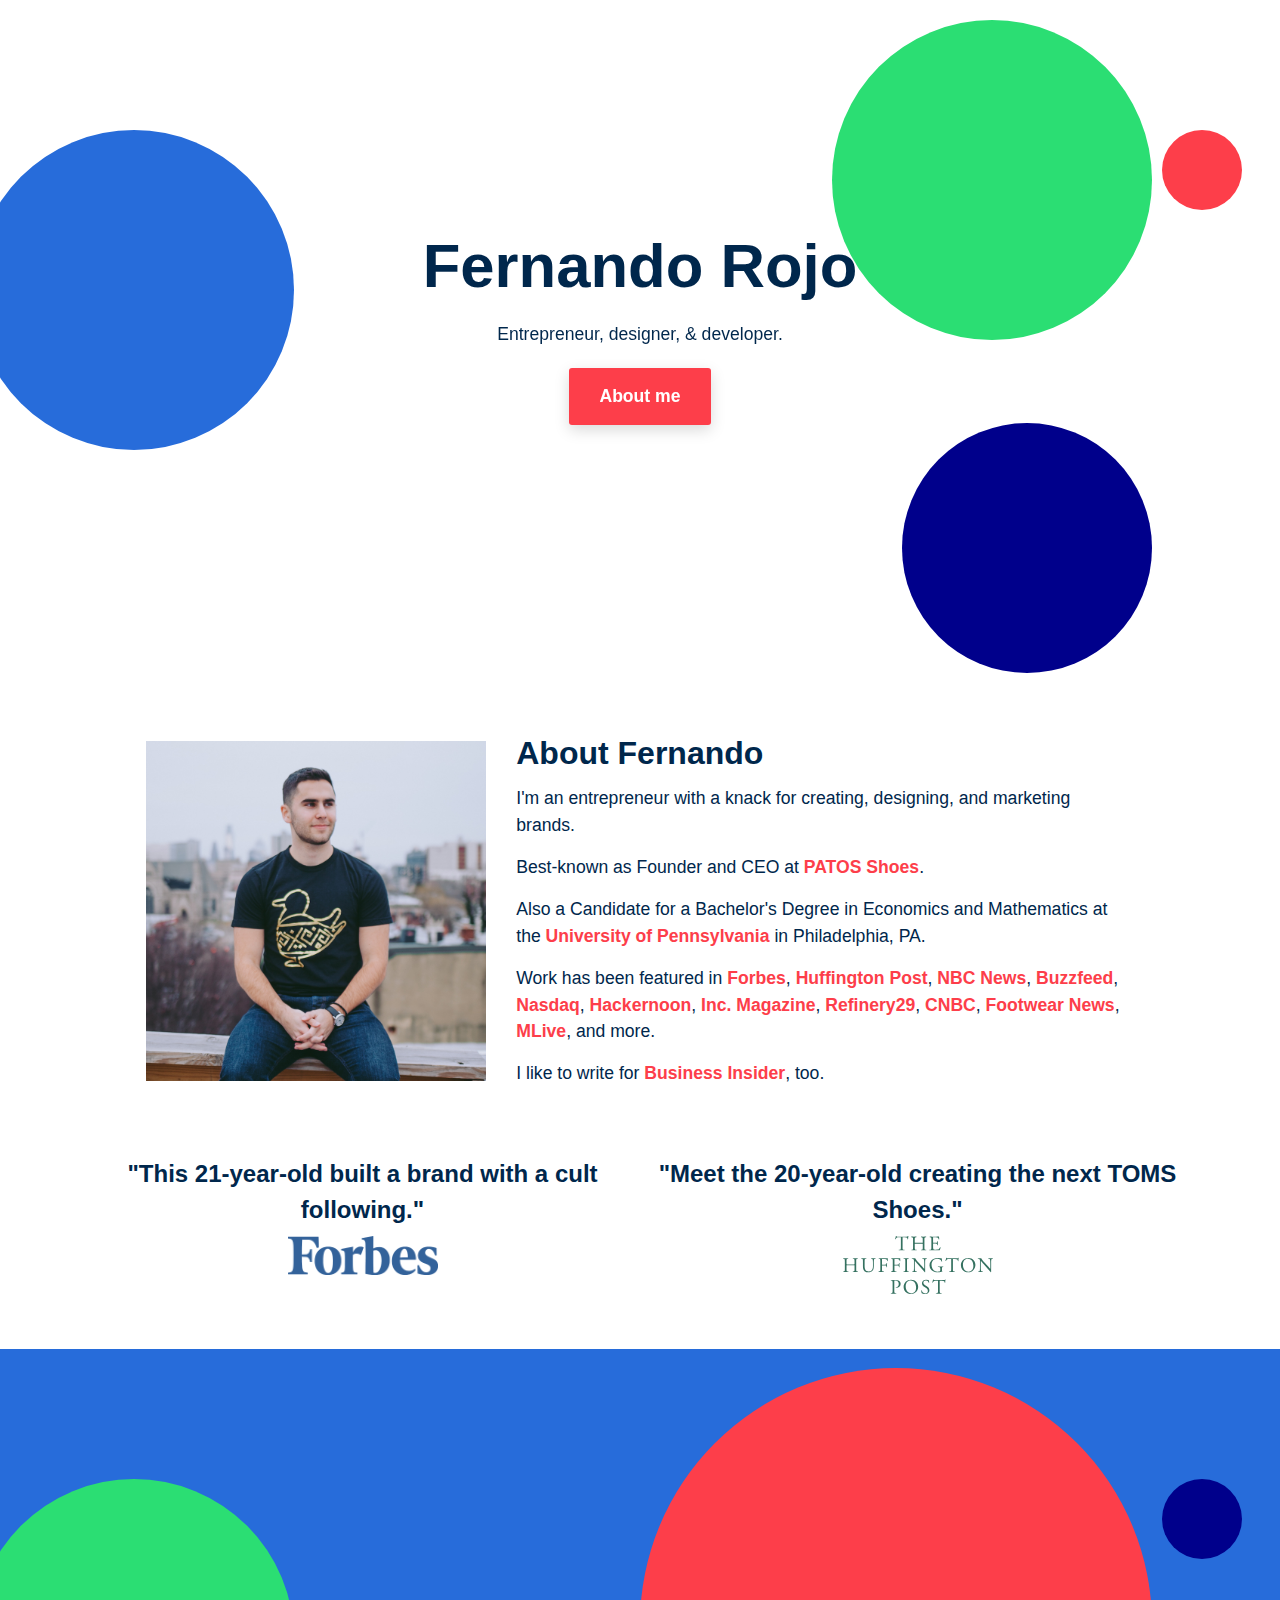
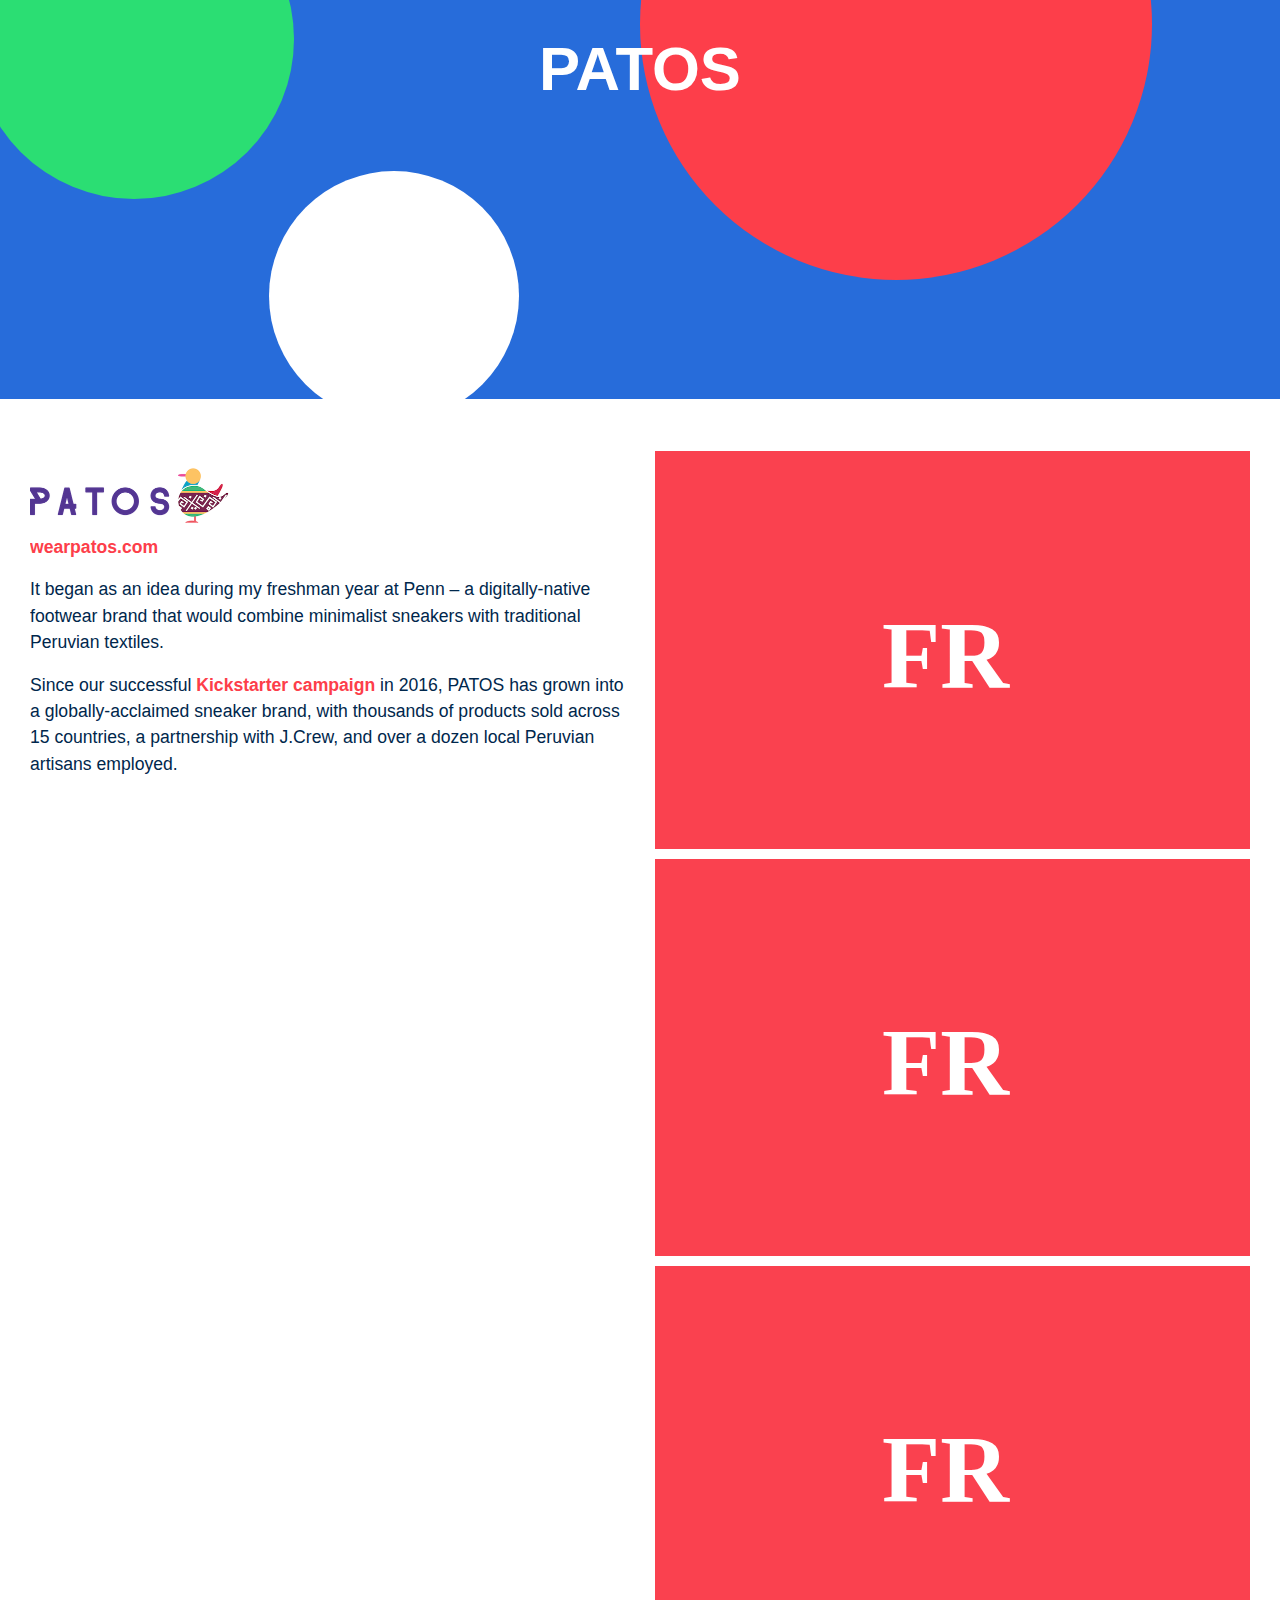
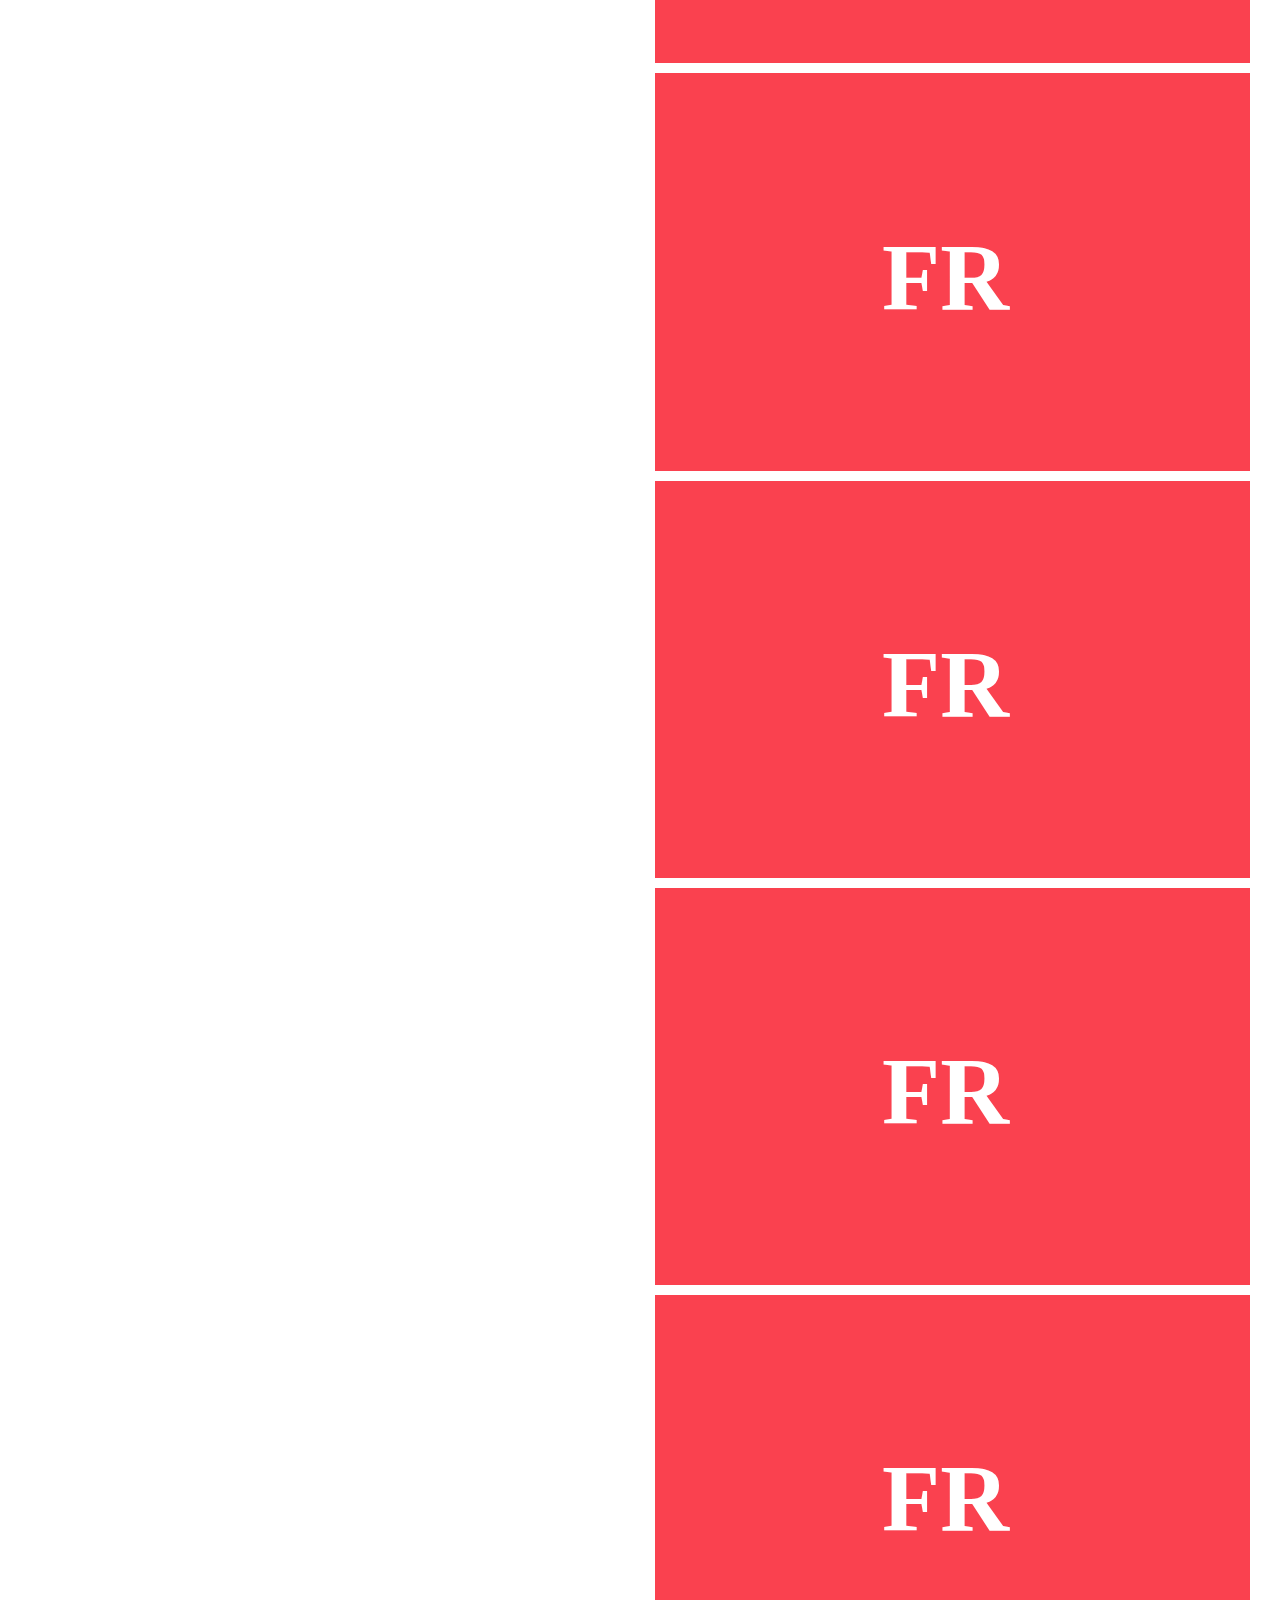
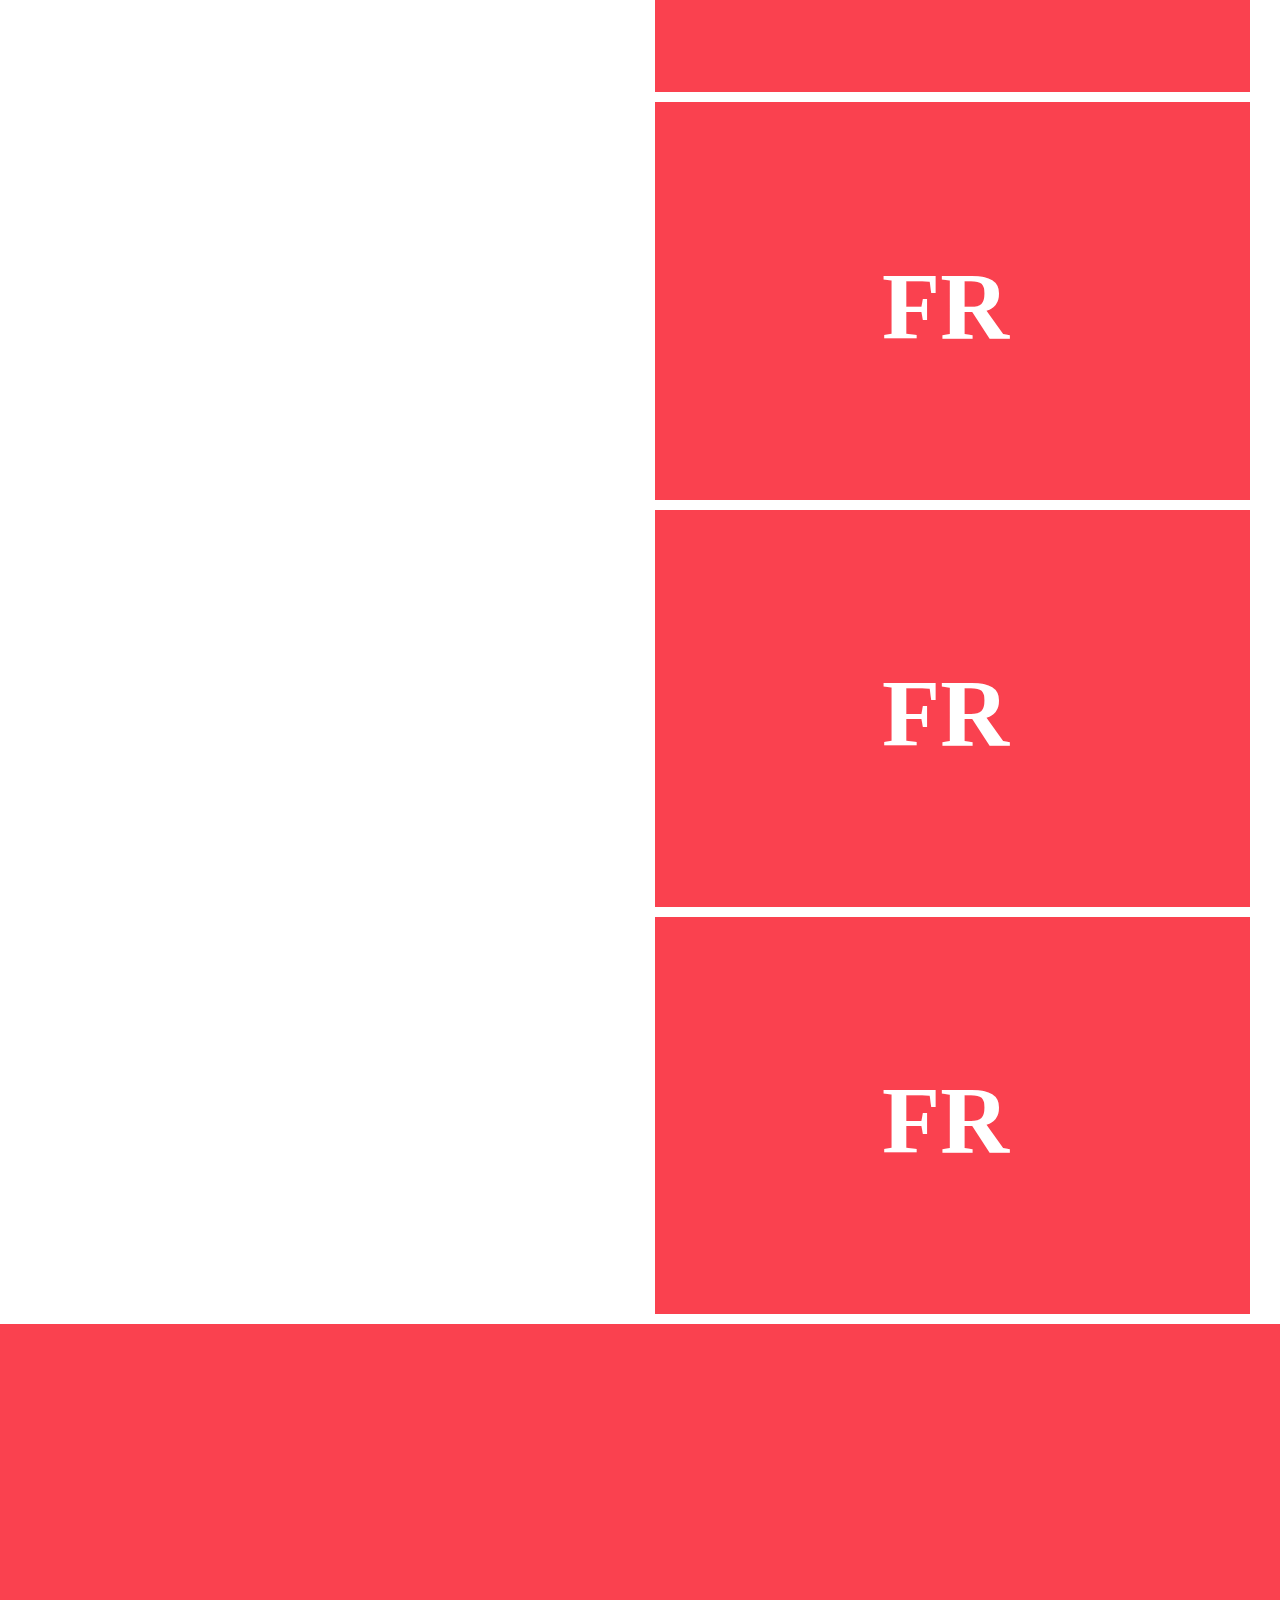
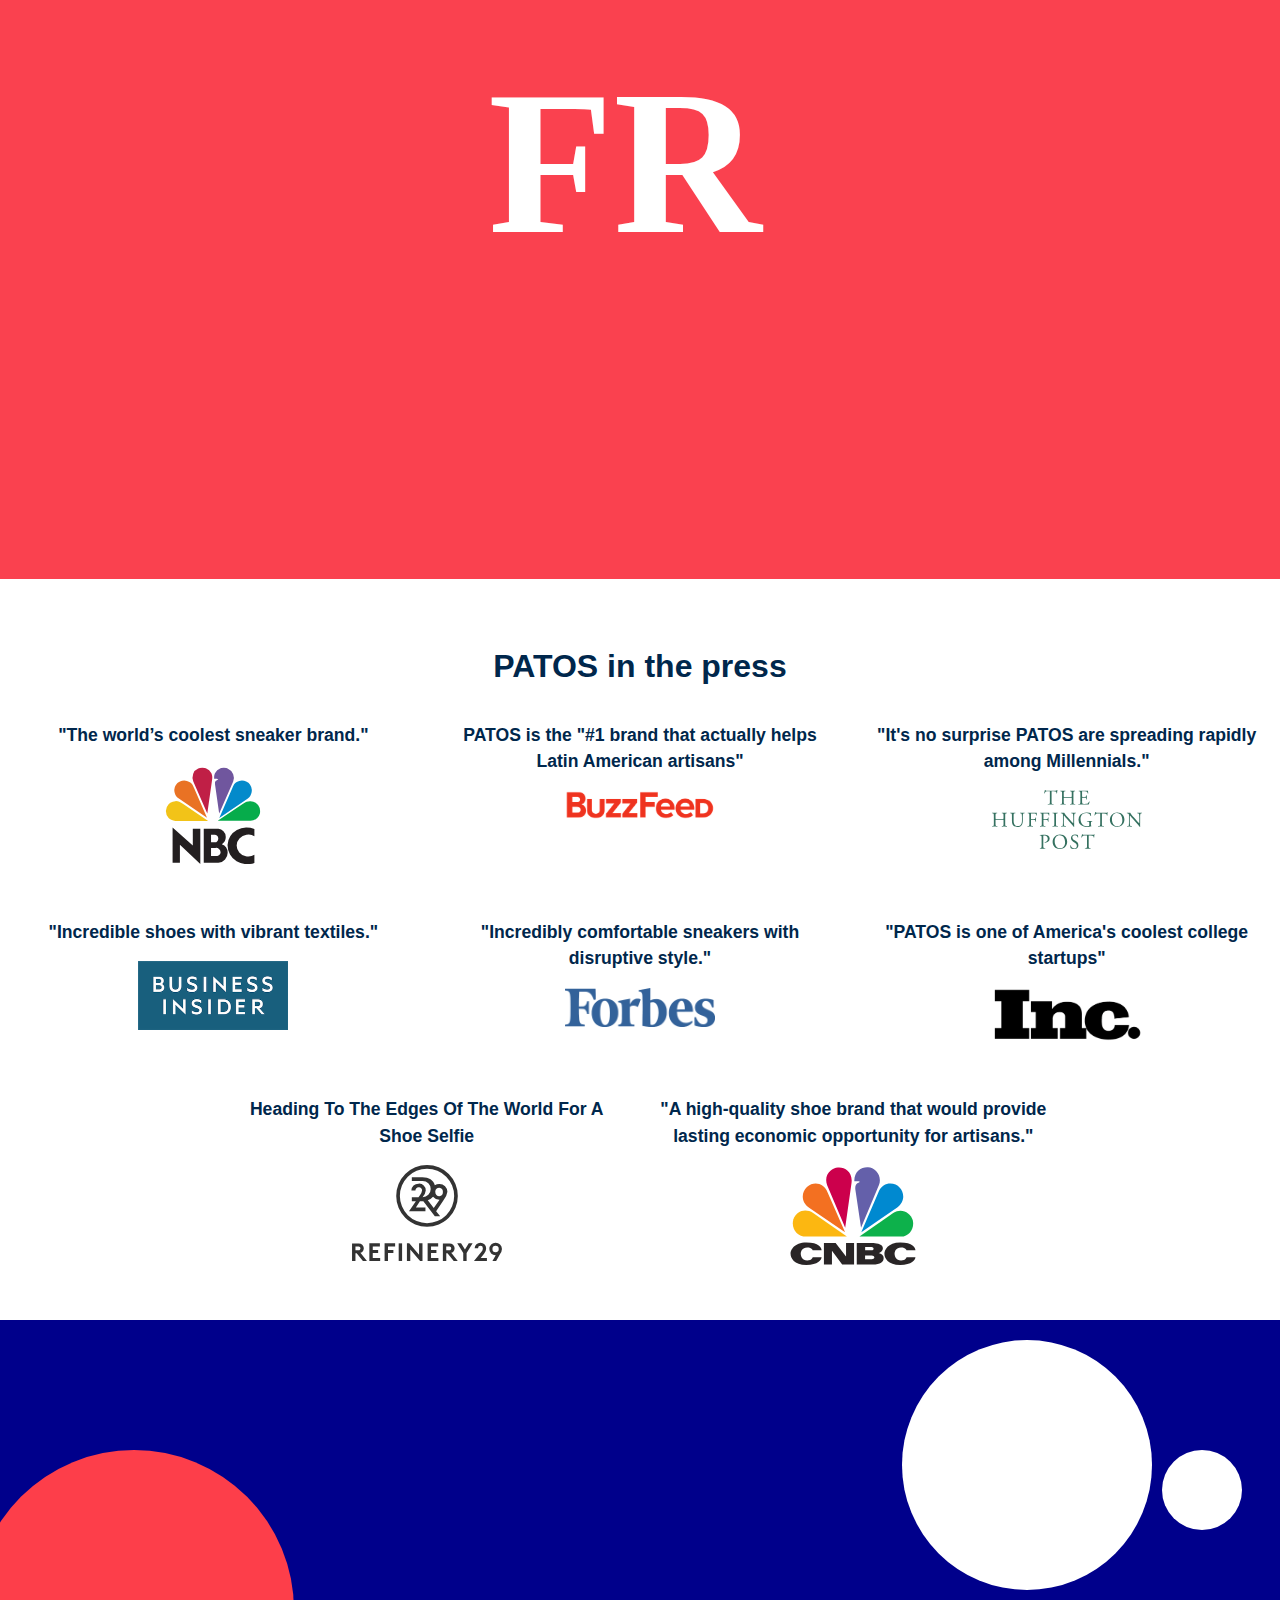
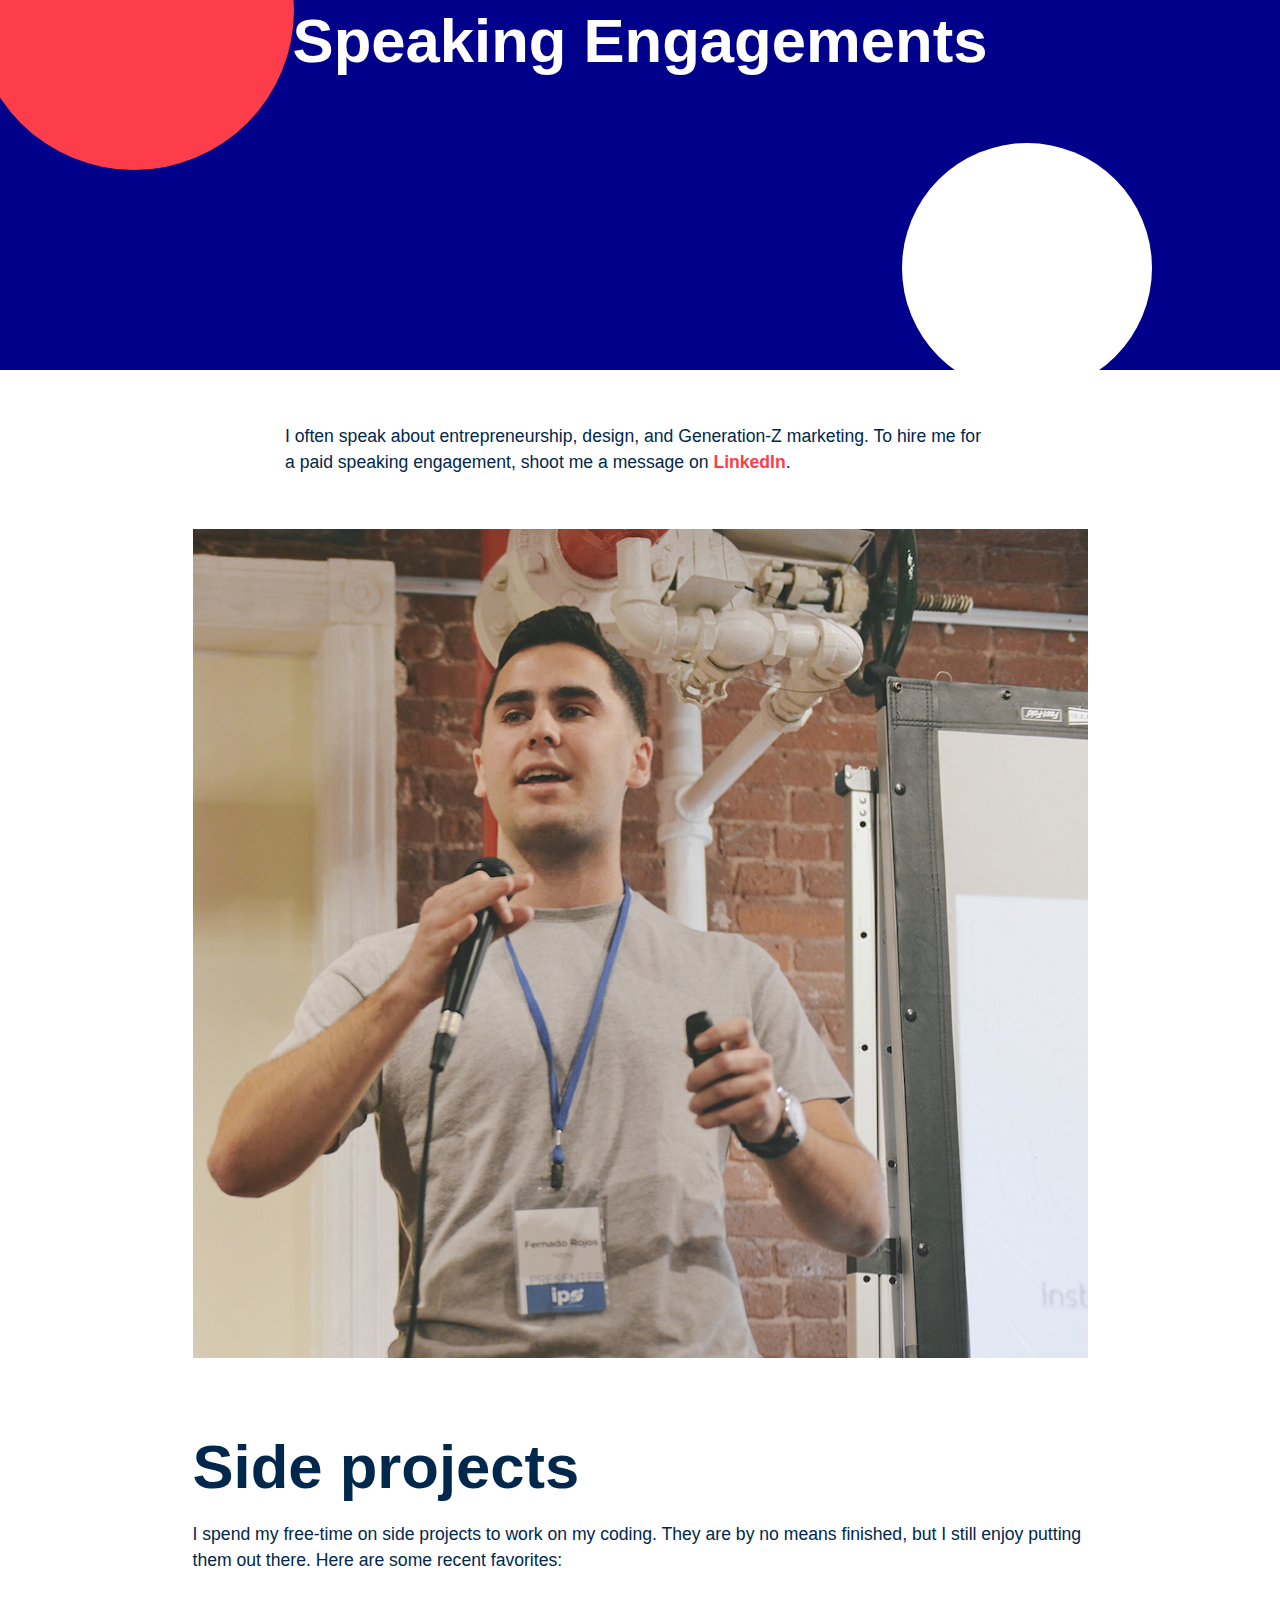
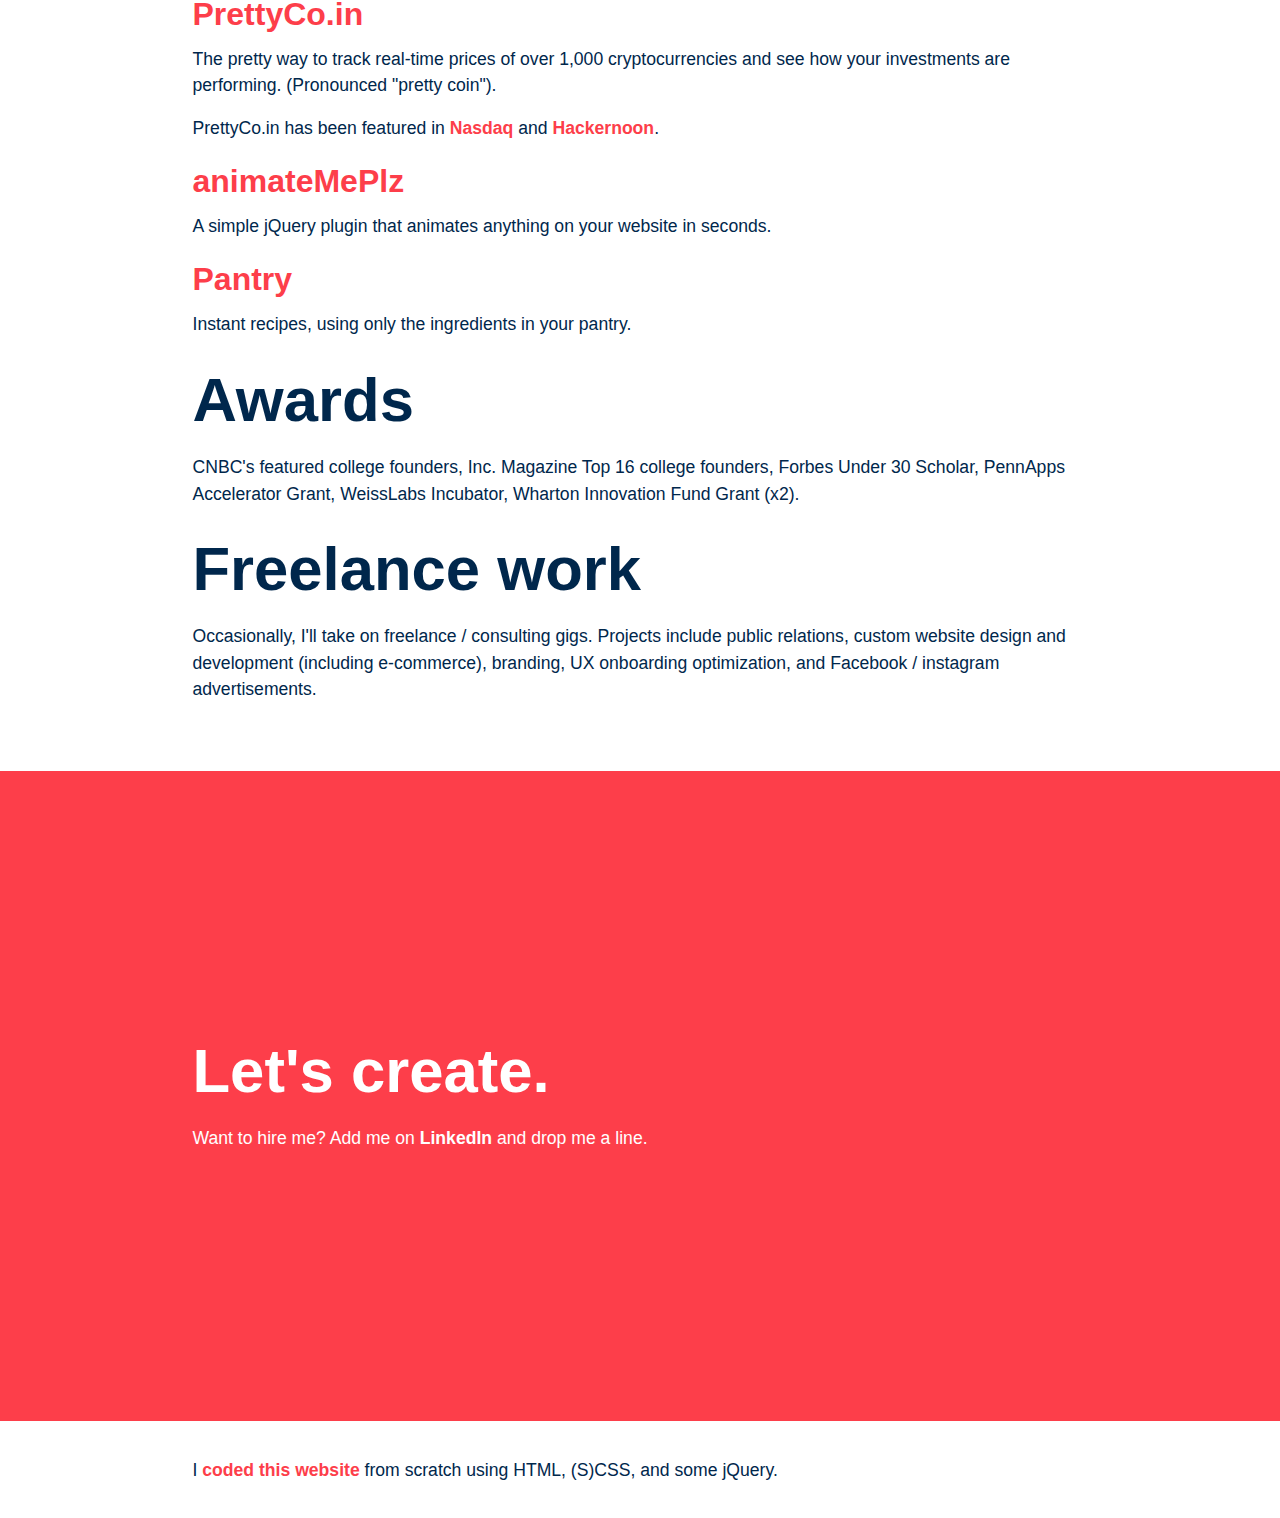
==== commit 7bc75593: "Update index.html" ====
--- a/index.html
+++ b/index.html
@@ -66,9 +66,6 @@
                         <div class="buttonList animated fadeInDown animate-delay-75s">
                             <a href="#aboutme" data-scroll class="button">
                                     About me                   
-                                </a>
-                            <a class="button button--outline" href="src/Resumé.pdf">
-                                    Resumé           
                                 </a>
                         </div>
                     </div>
@@ -424,7 +421,7 @@
                                 Freelance work
                             </h1>
                             <p>
-                                Occasionally, I'll take on freelance / consulting gigs. Projects include public relations, custom website design and development (including e-commerce), branding, UX onboarding optimization, and Facebook / instagram advertisements. Projects typically start at $4k.
+                                Occasionally, I'll take on freelance / consulting gigs. Projects include public relations, custom website design and development (including e-commerce), branding, UX onboarding optimization, and Facebook / instagram advertisements. 
                             </p>
                         </div>
                     </div>
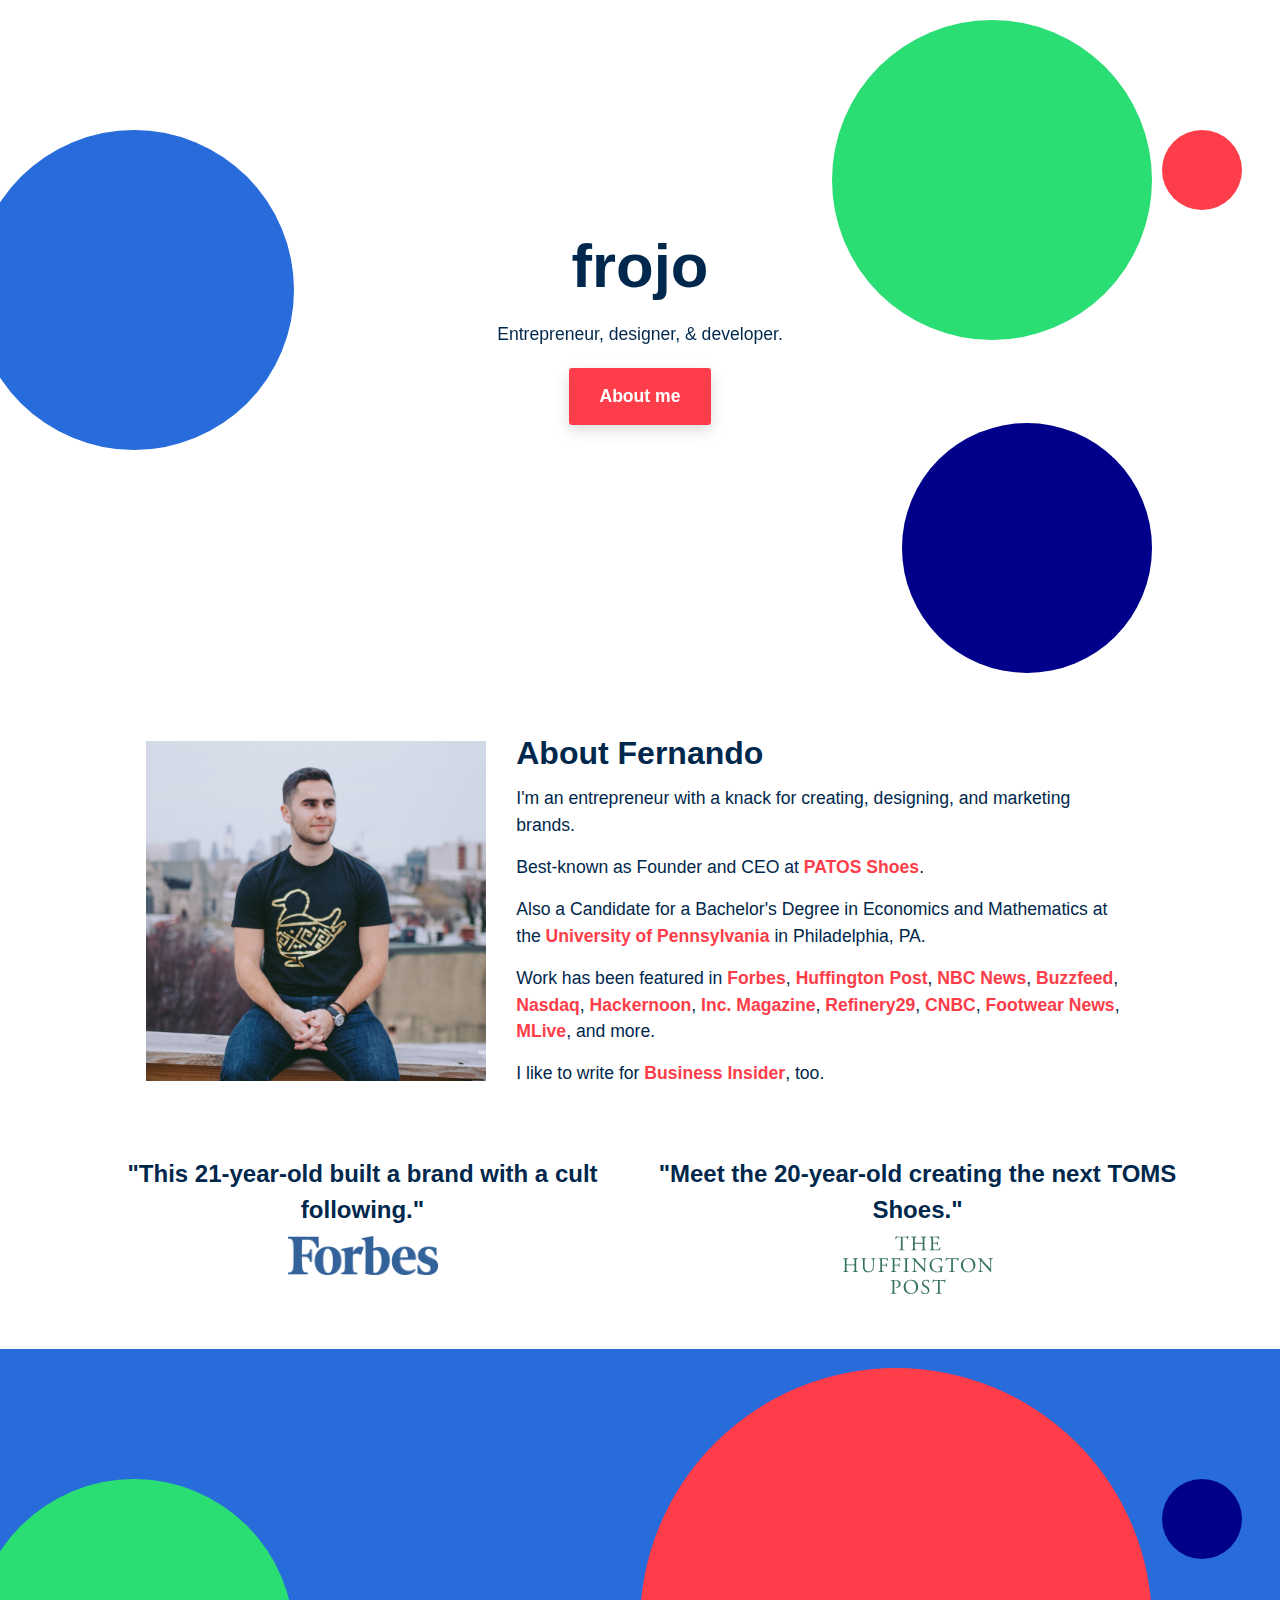
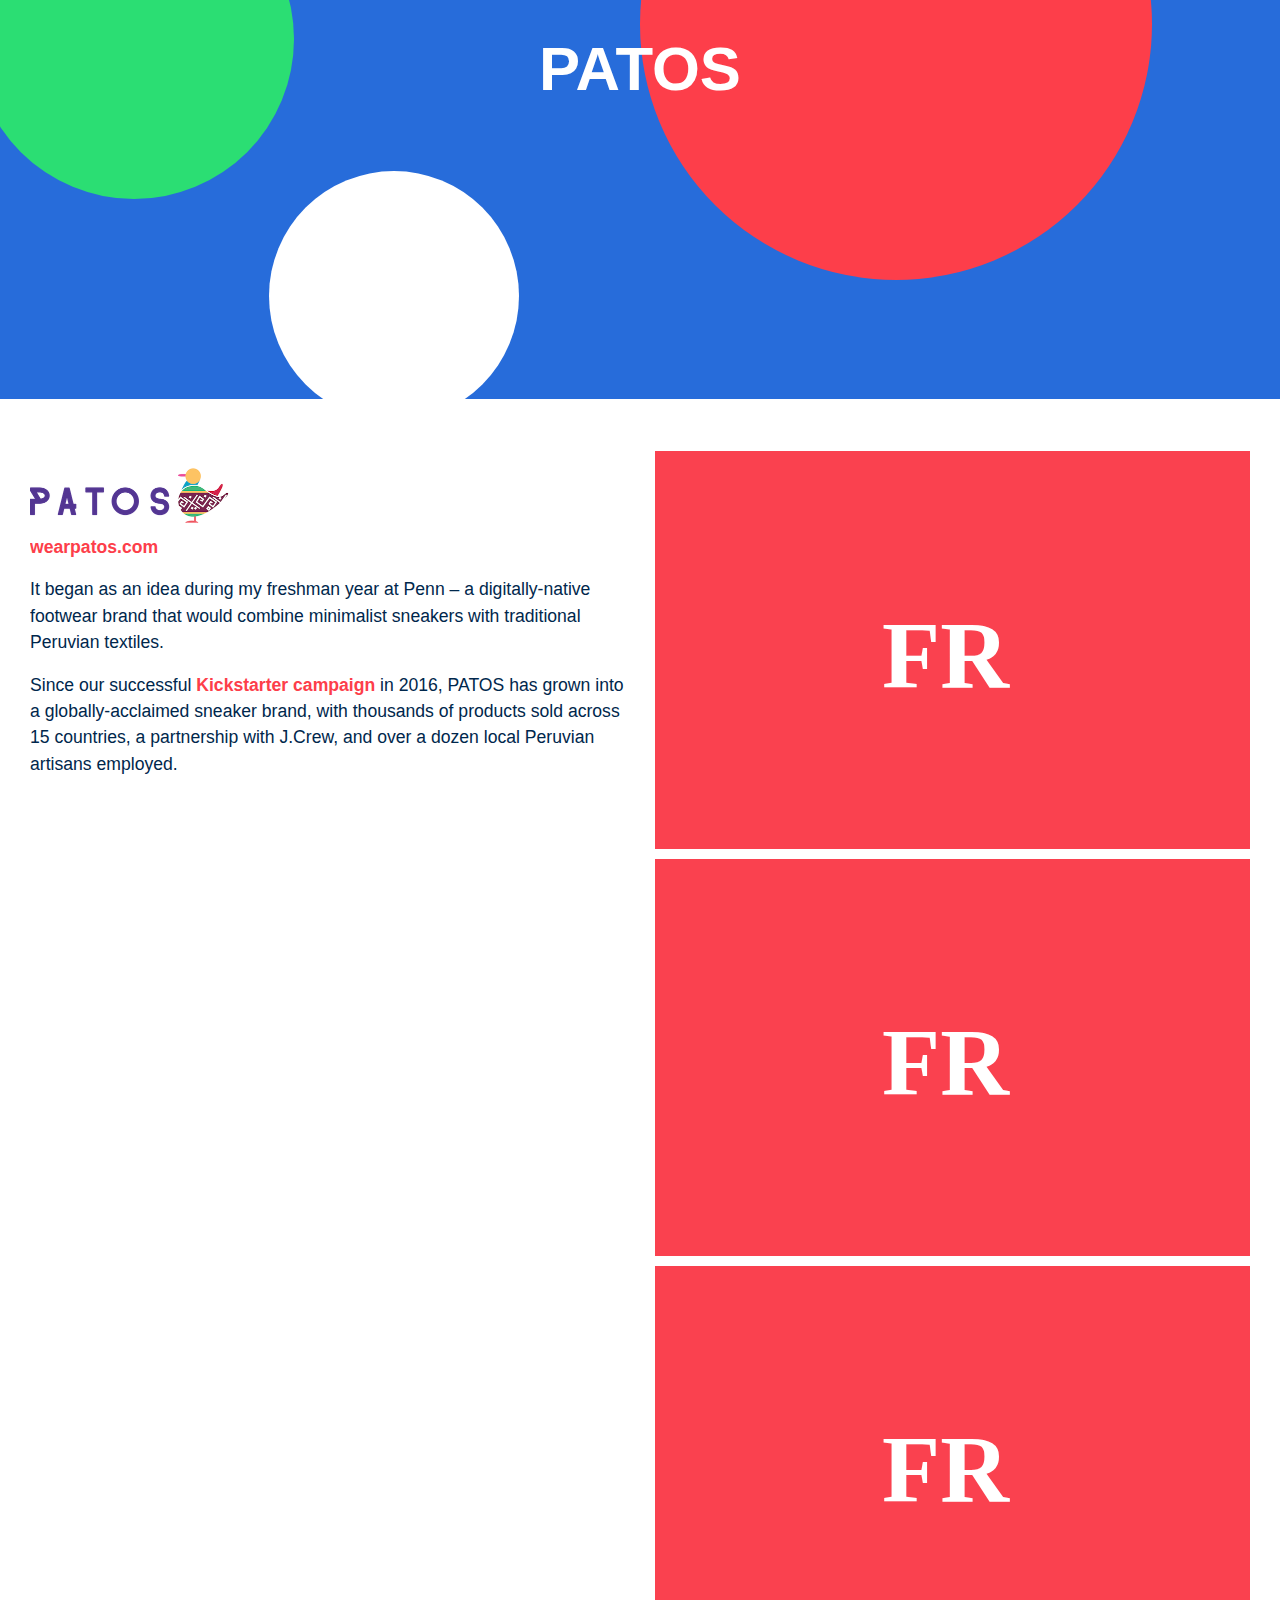
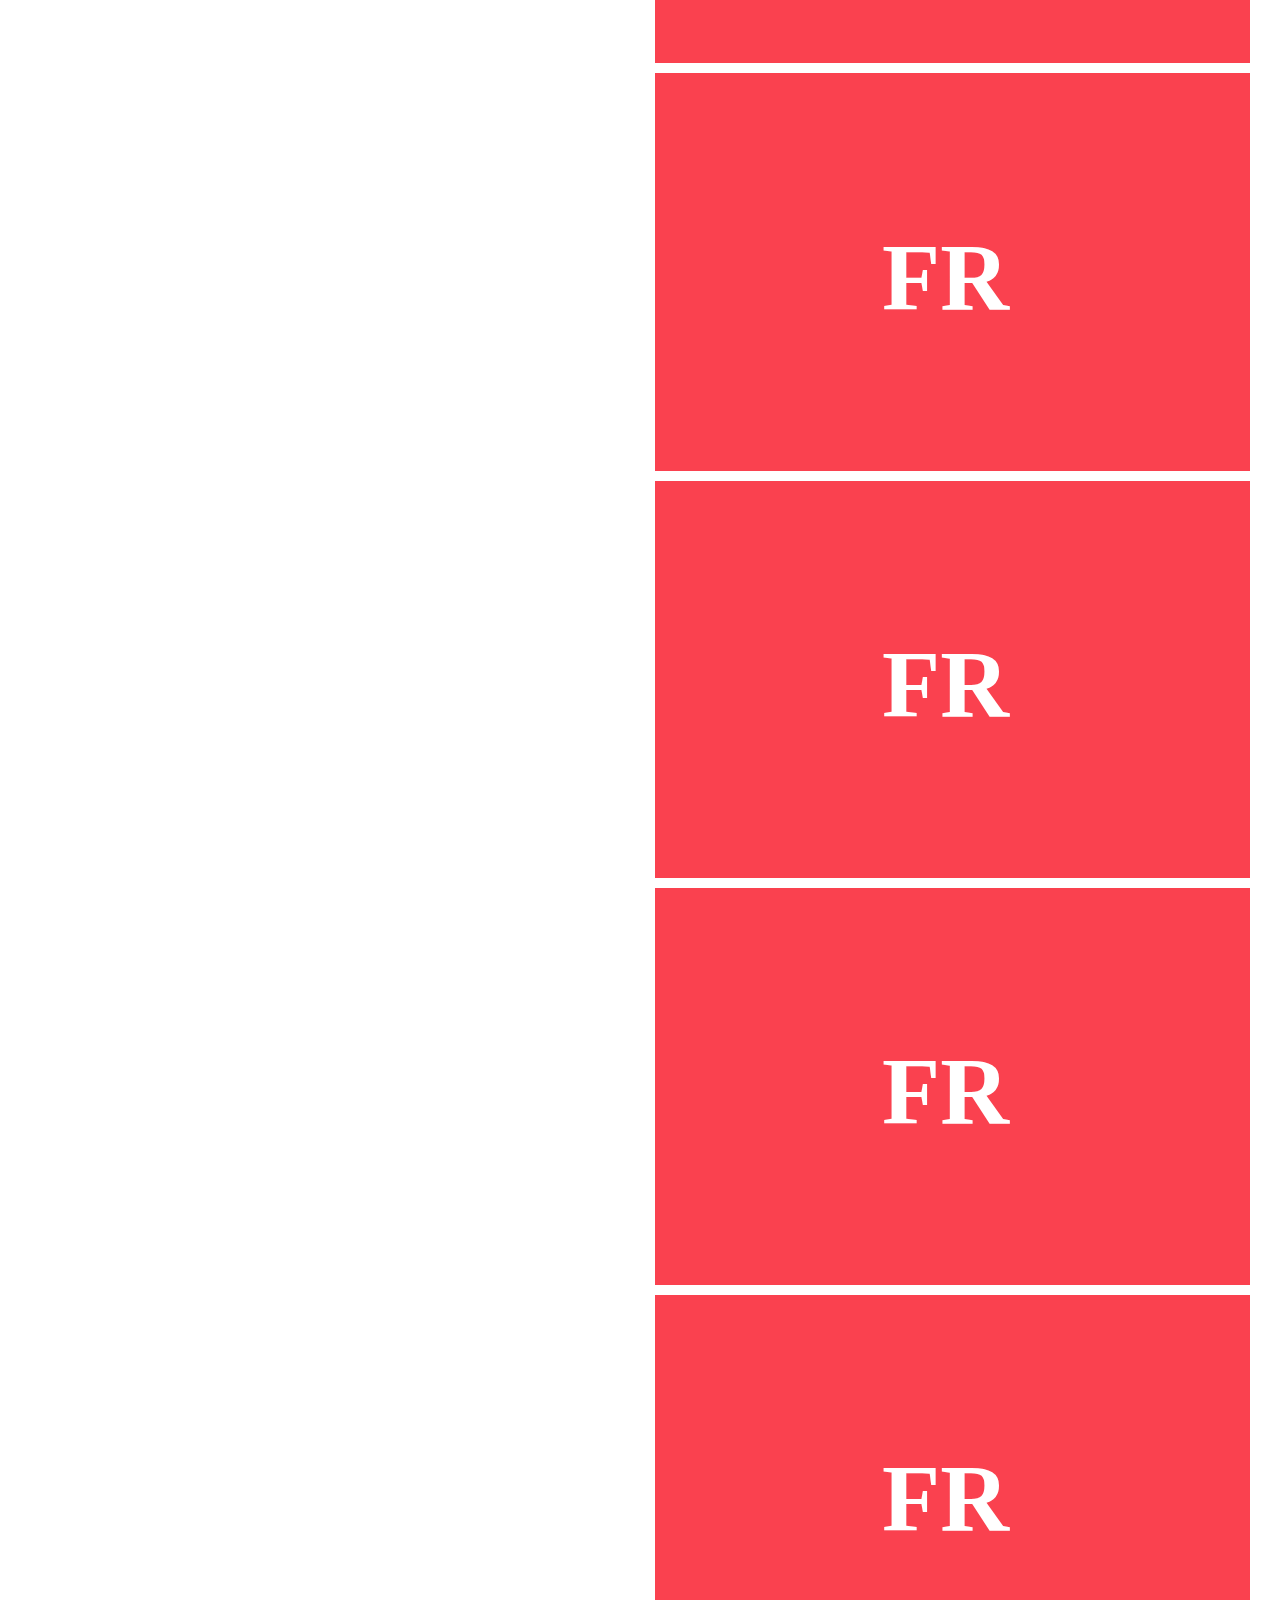
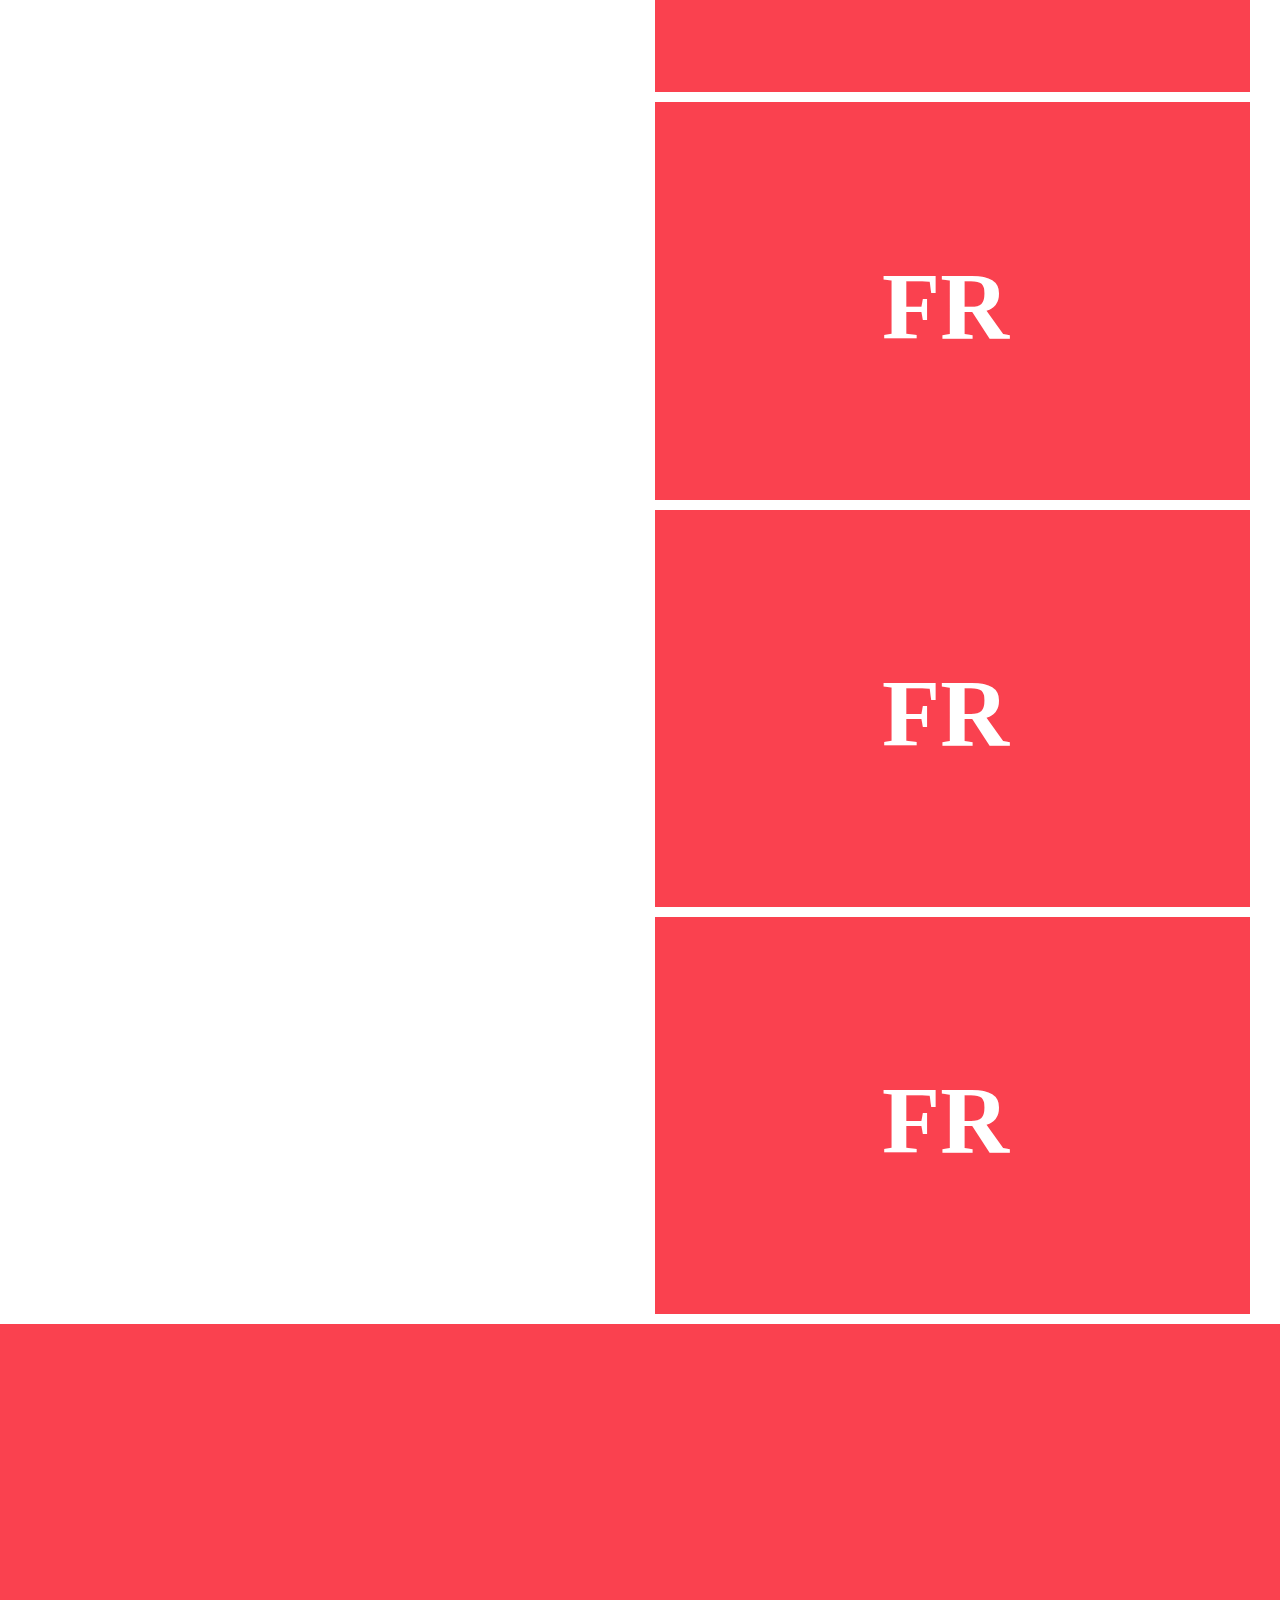
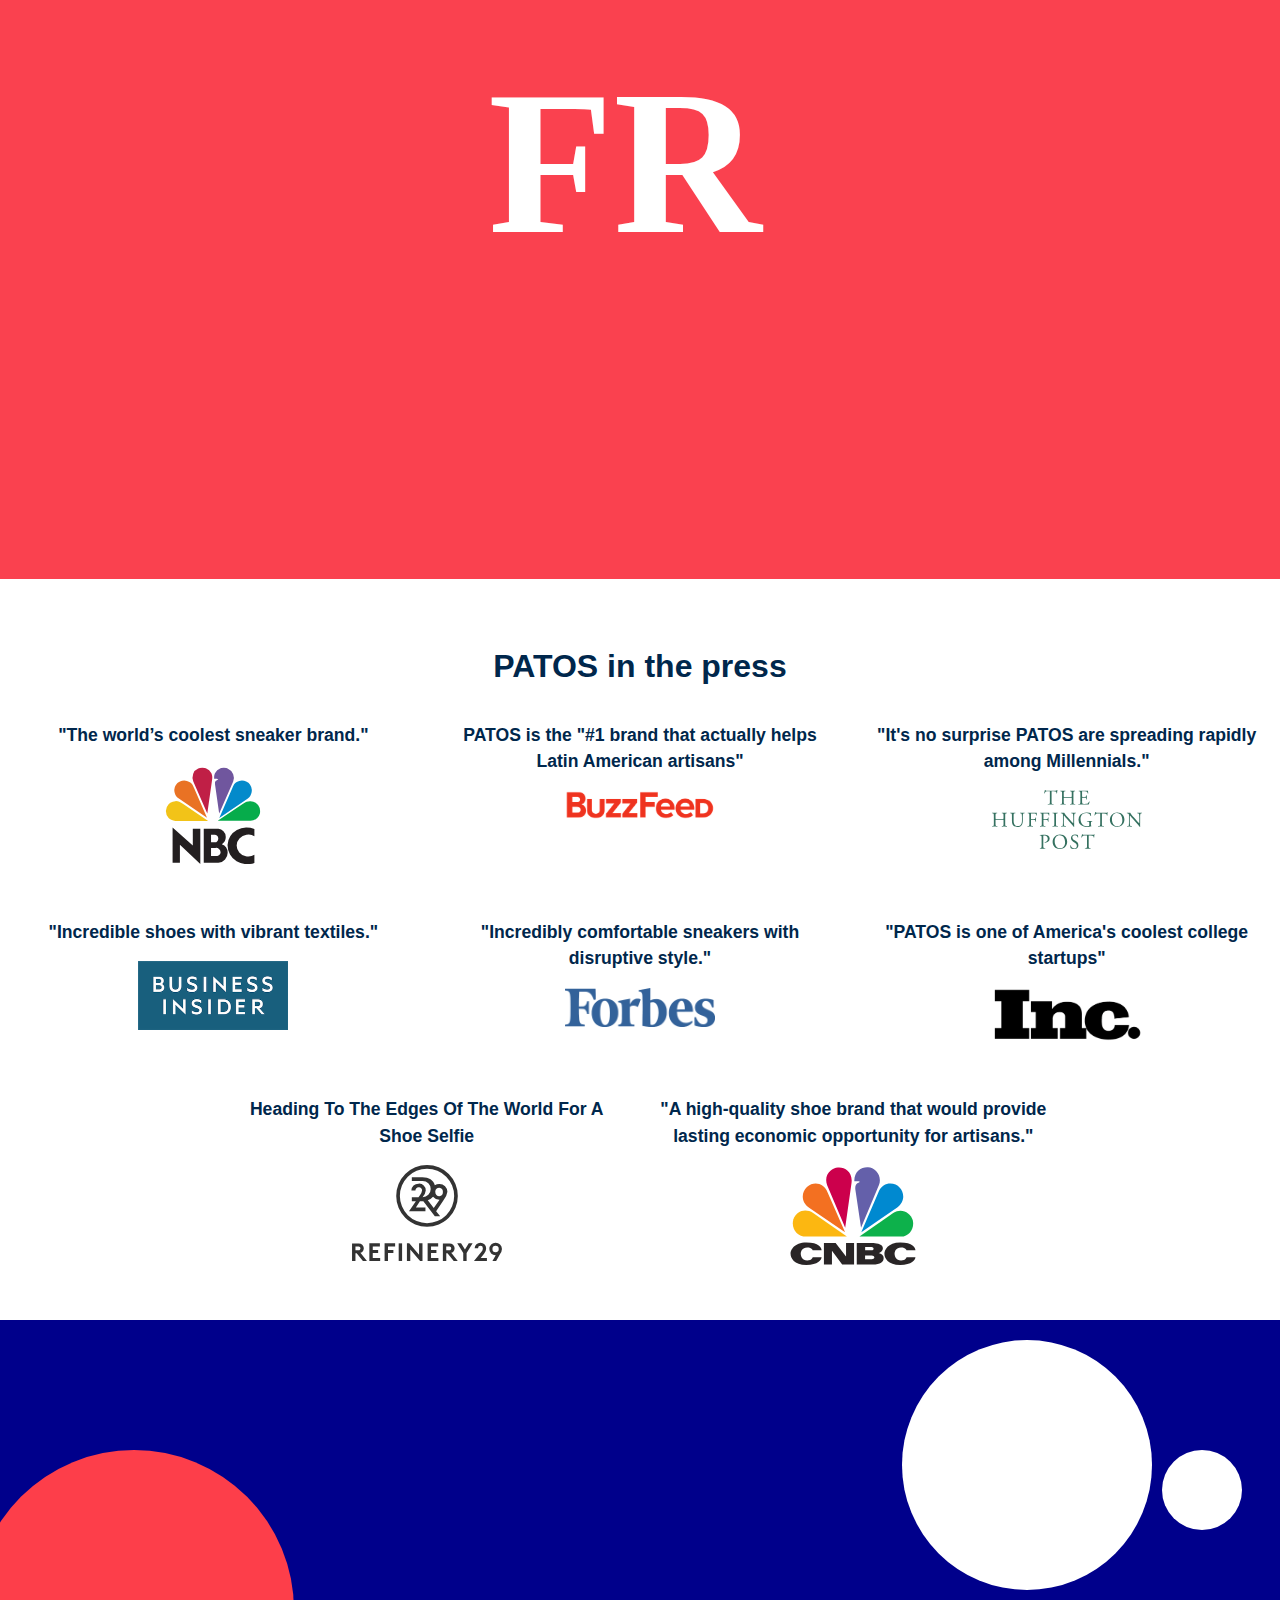
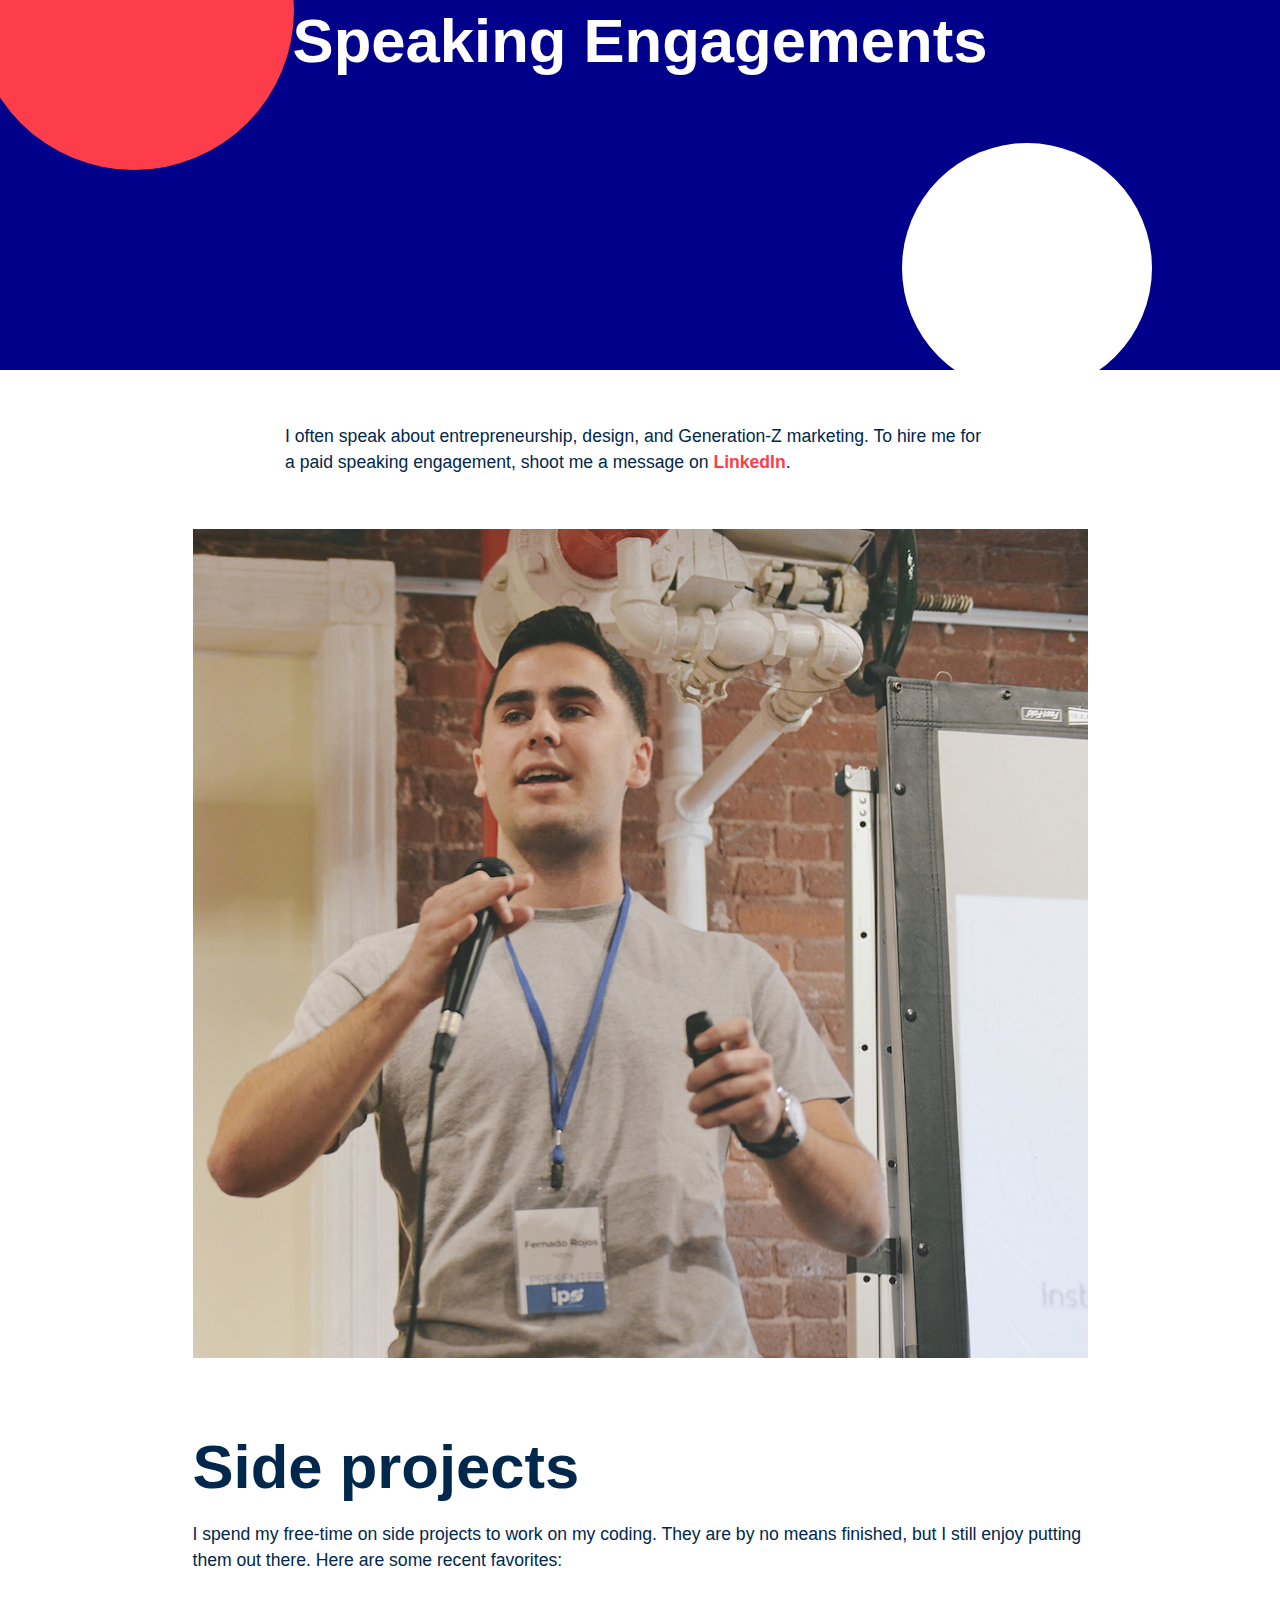
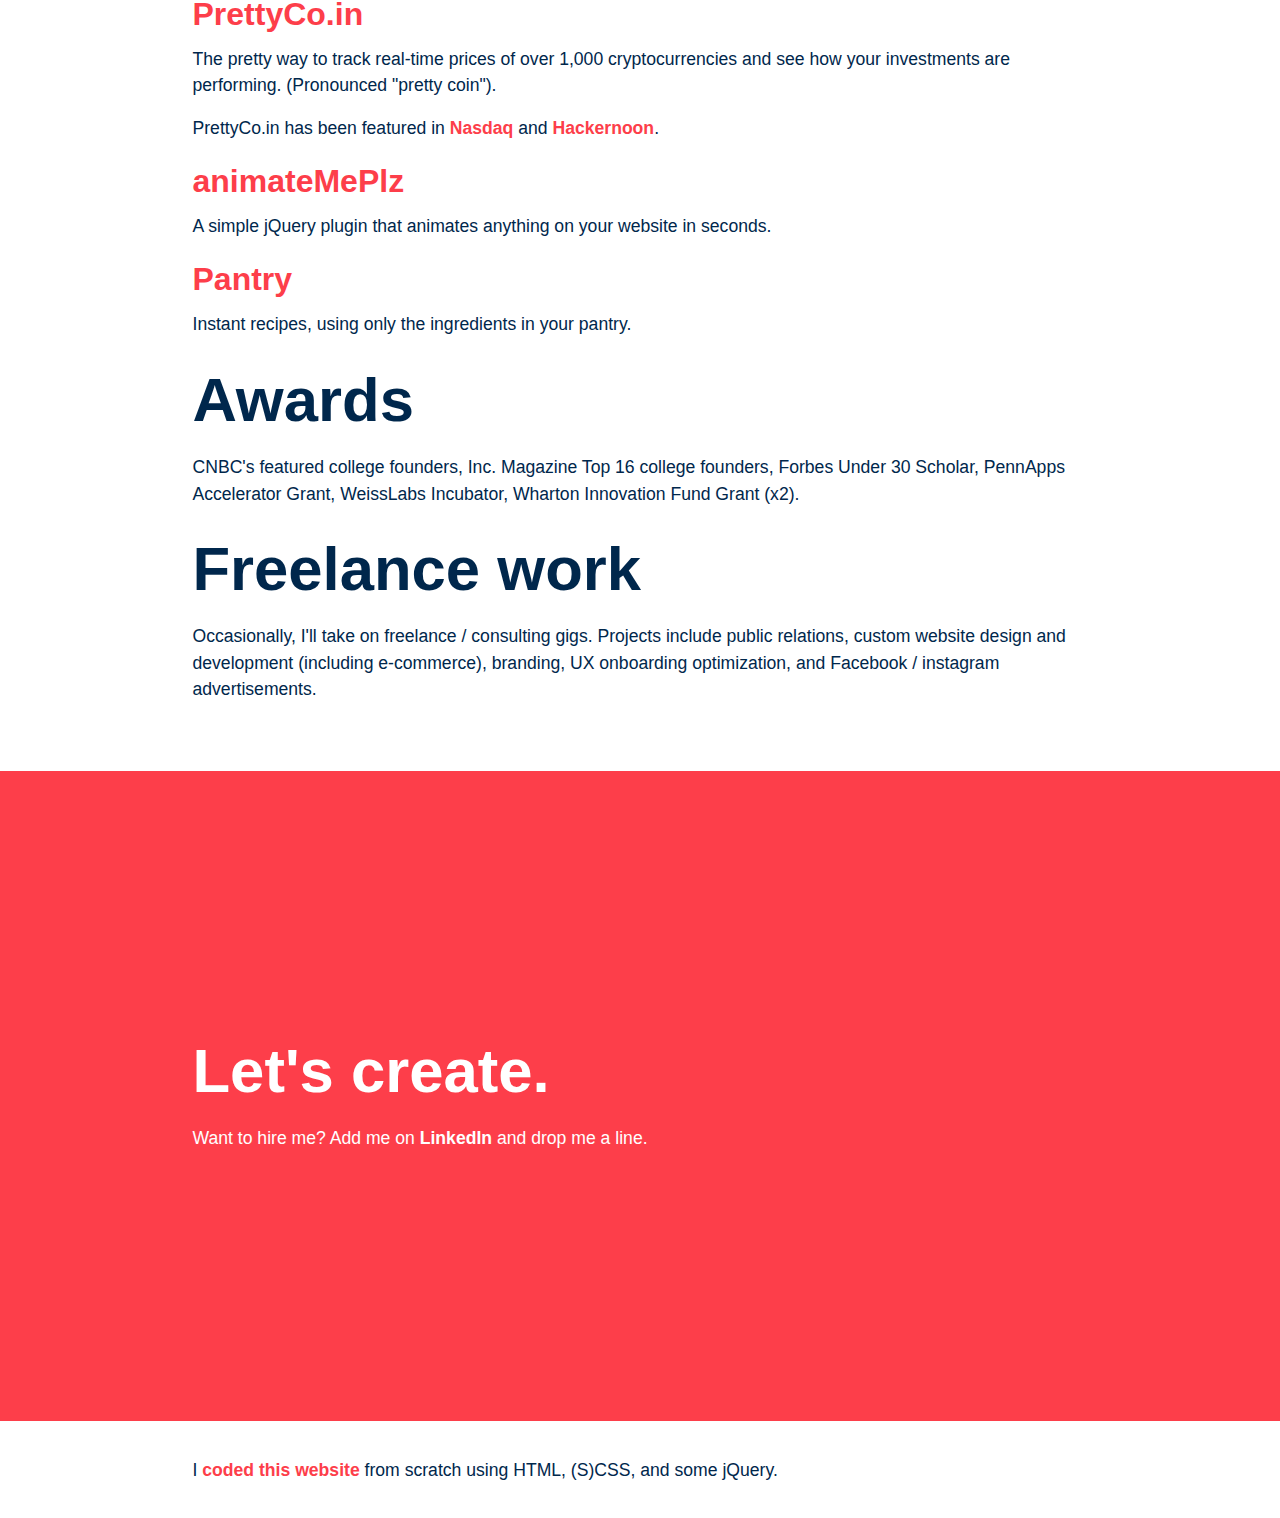
==== commit 2aa35737: "Update index.html" ====
--- a/index.html
+++ b/index.html
@@ -61,7 +61,7 @@
             <div>
                 <div class="row justify-content-center">
                     <div class="col-md-8">
-                        <h1 class="animated fadeInDown">Fernando Rojo</h1>
+                        <h1 class="animated fadeInDown">frojo</h1>
                         <p class="animated fadeInDown animate-delay-50s">Entrepreneur, designer, &amp; developer.</p>
                         <div class="buttonList animated fadeInDown animate-delay-75s">
                             <a href="#aboutme" data-scroll class="button">
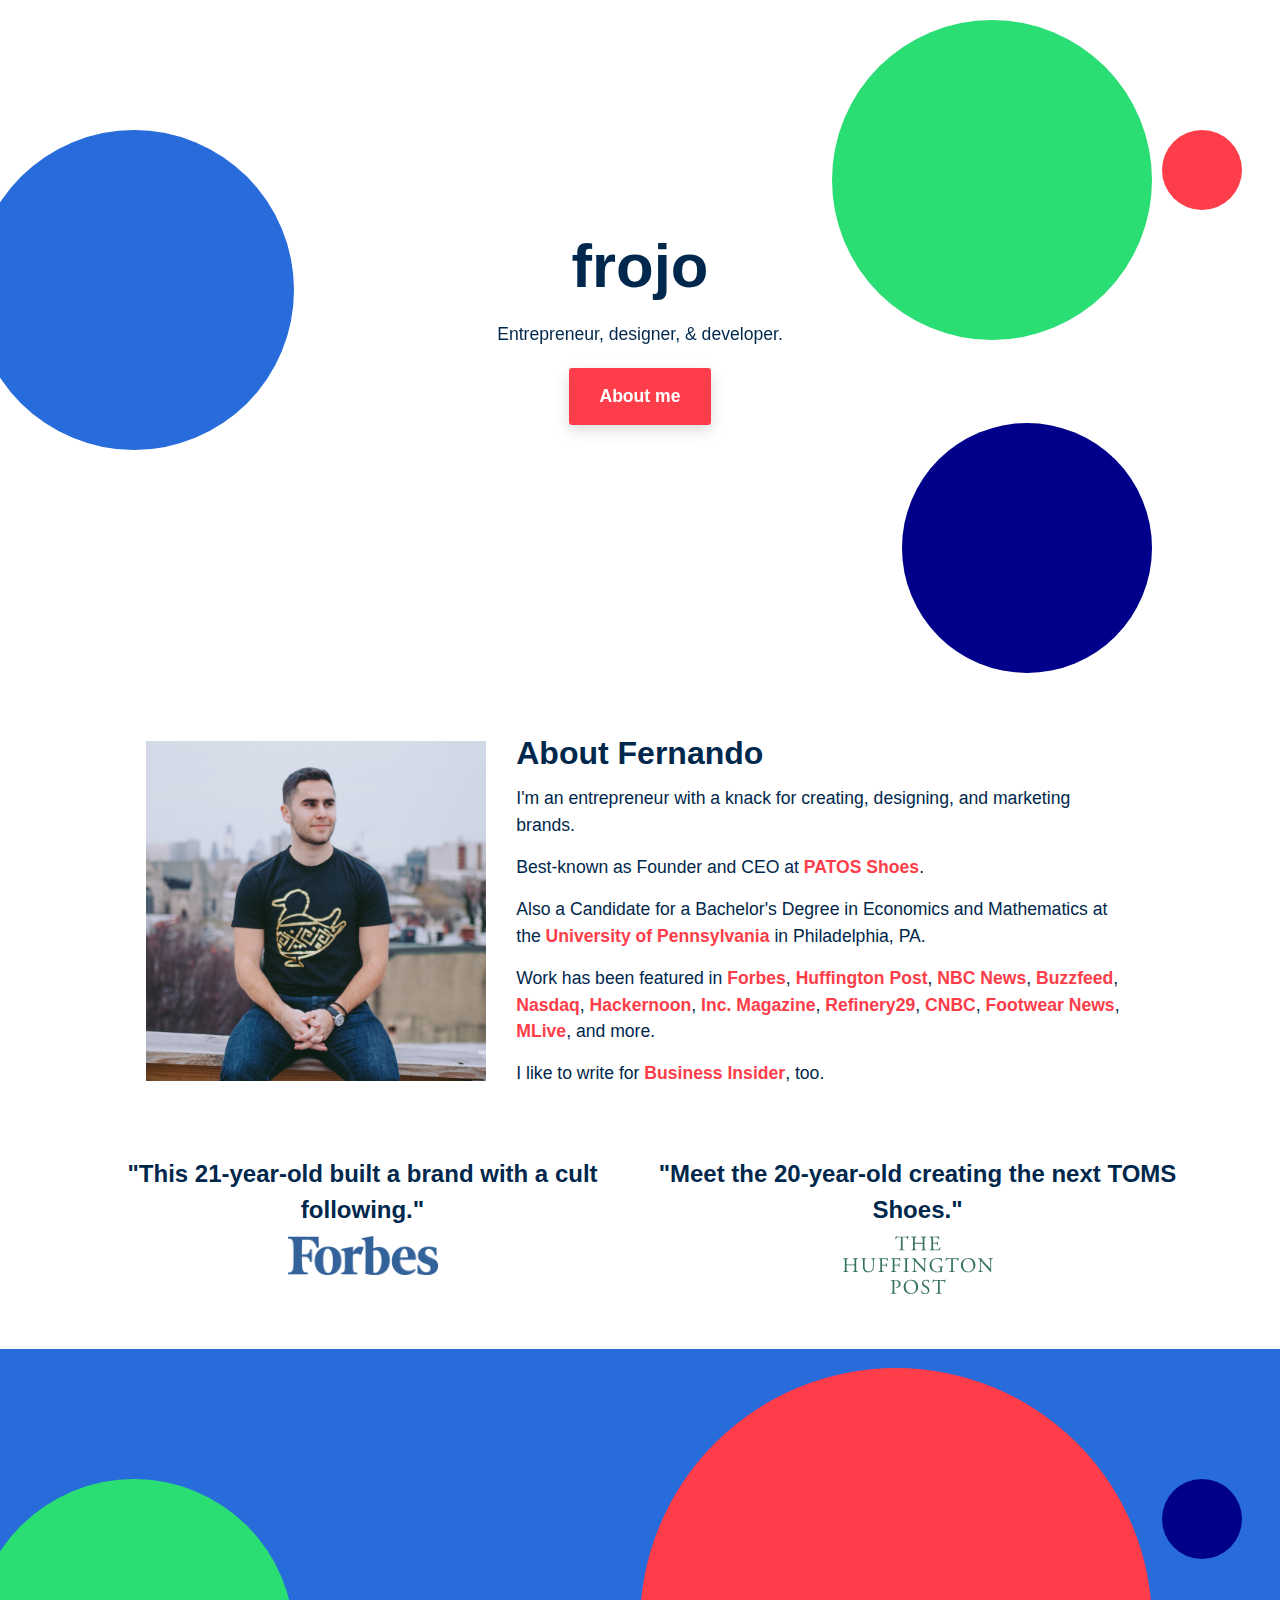
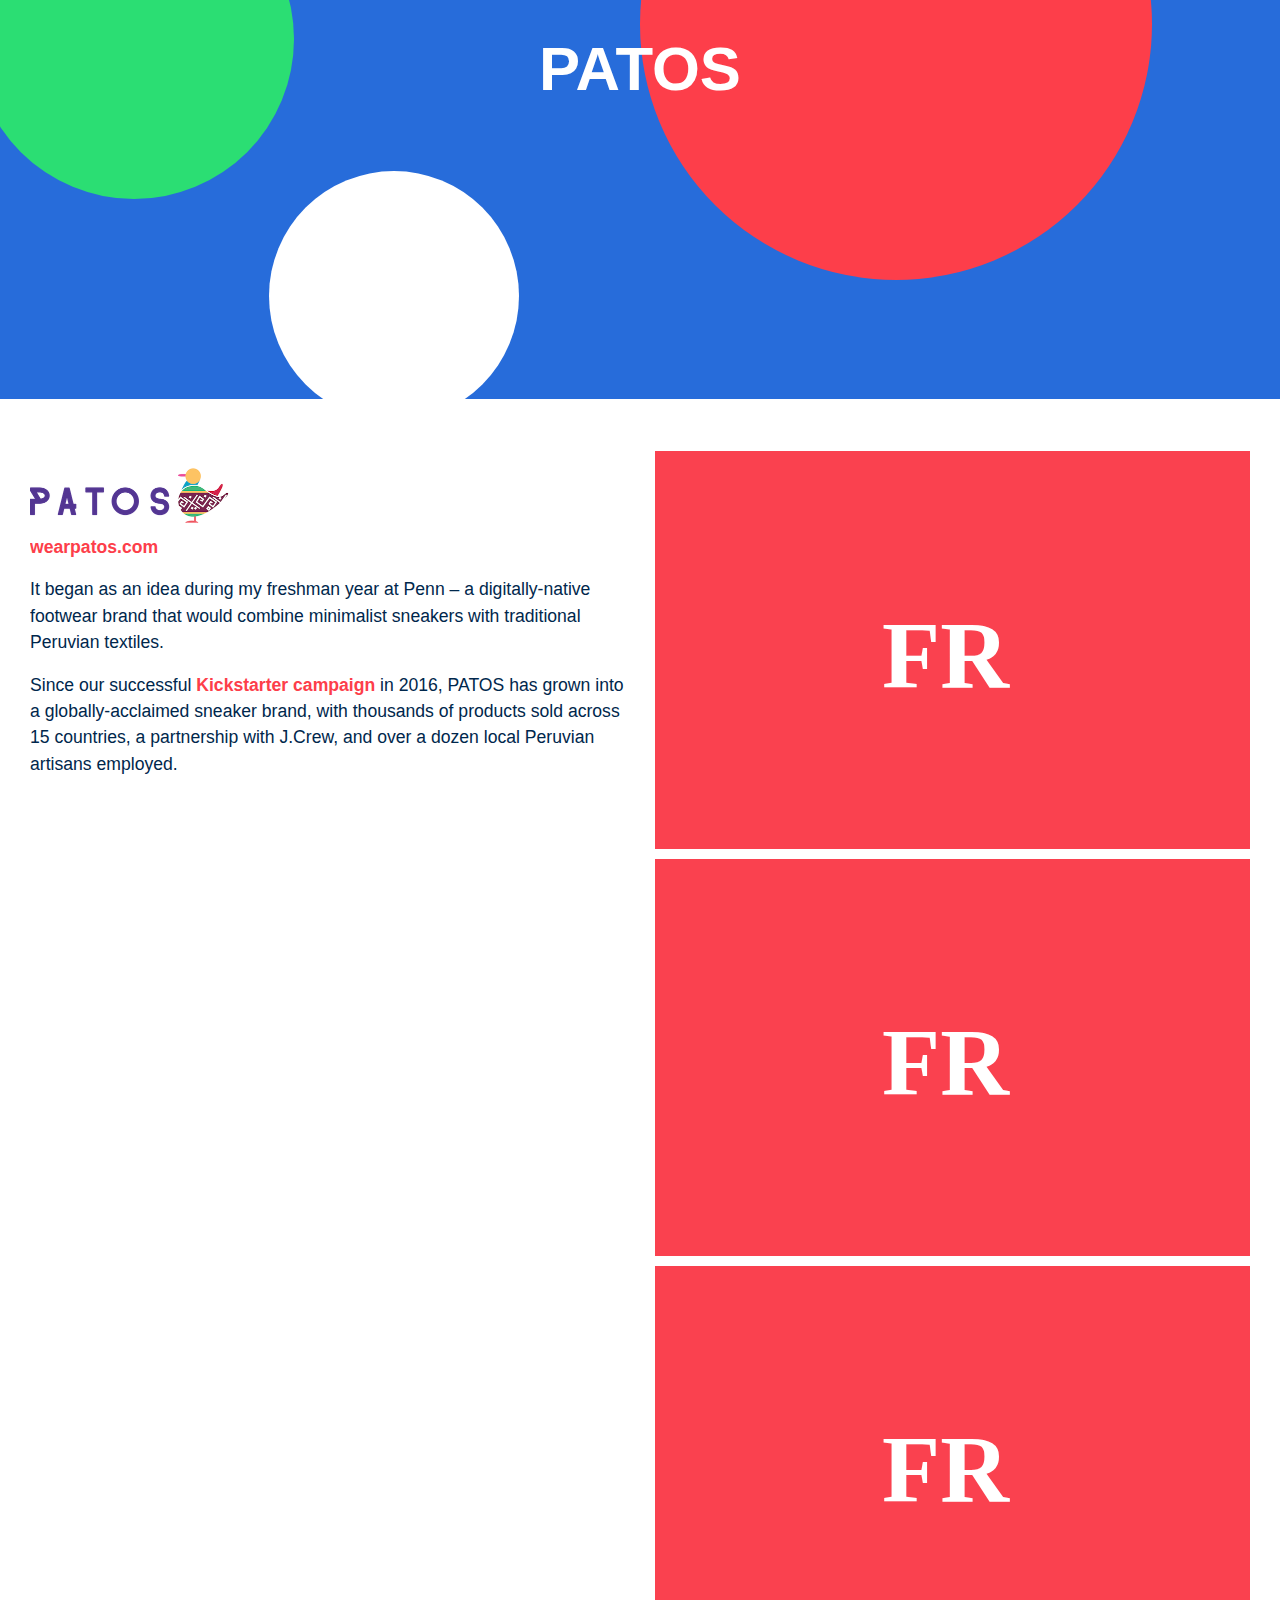
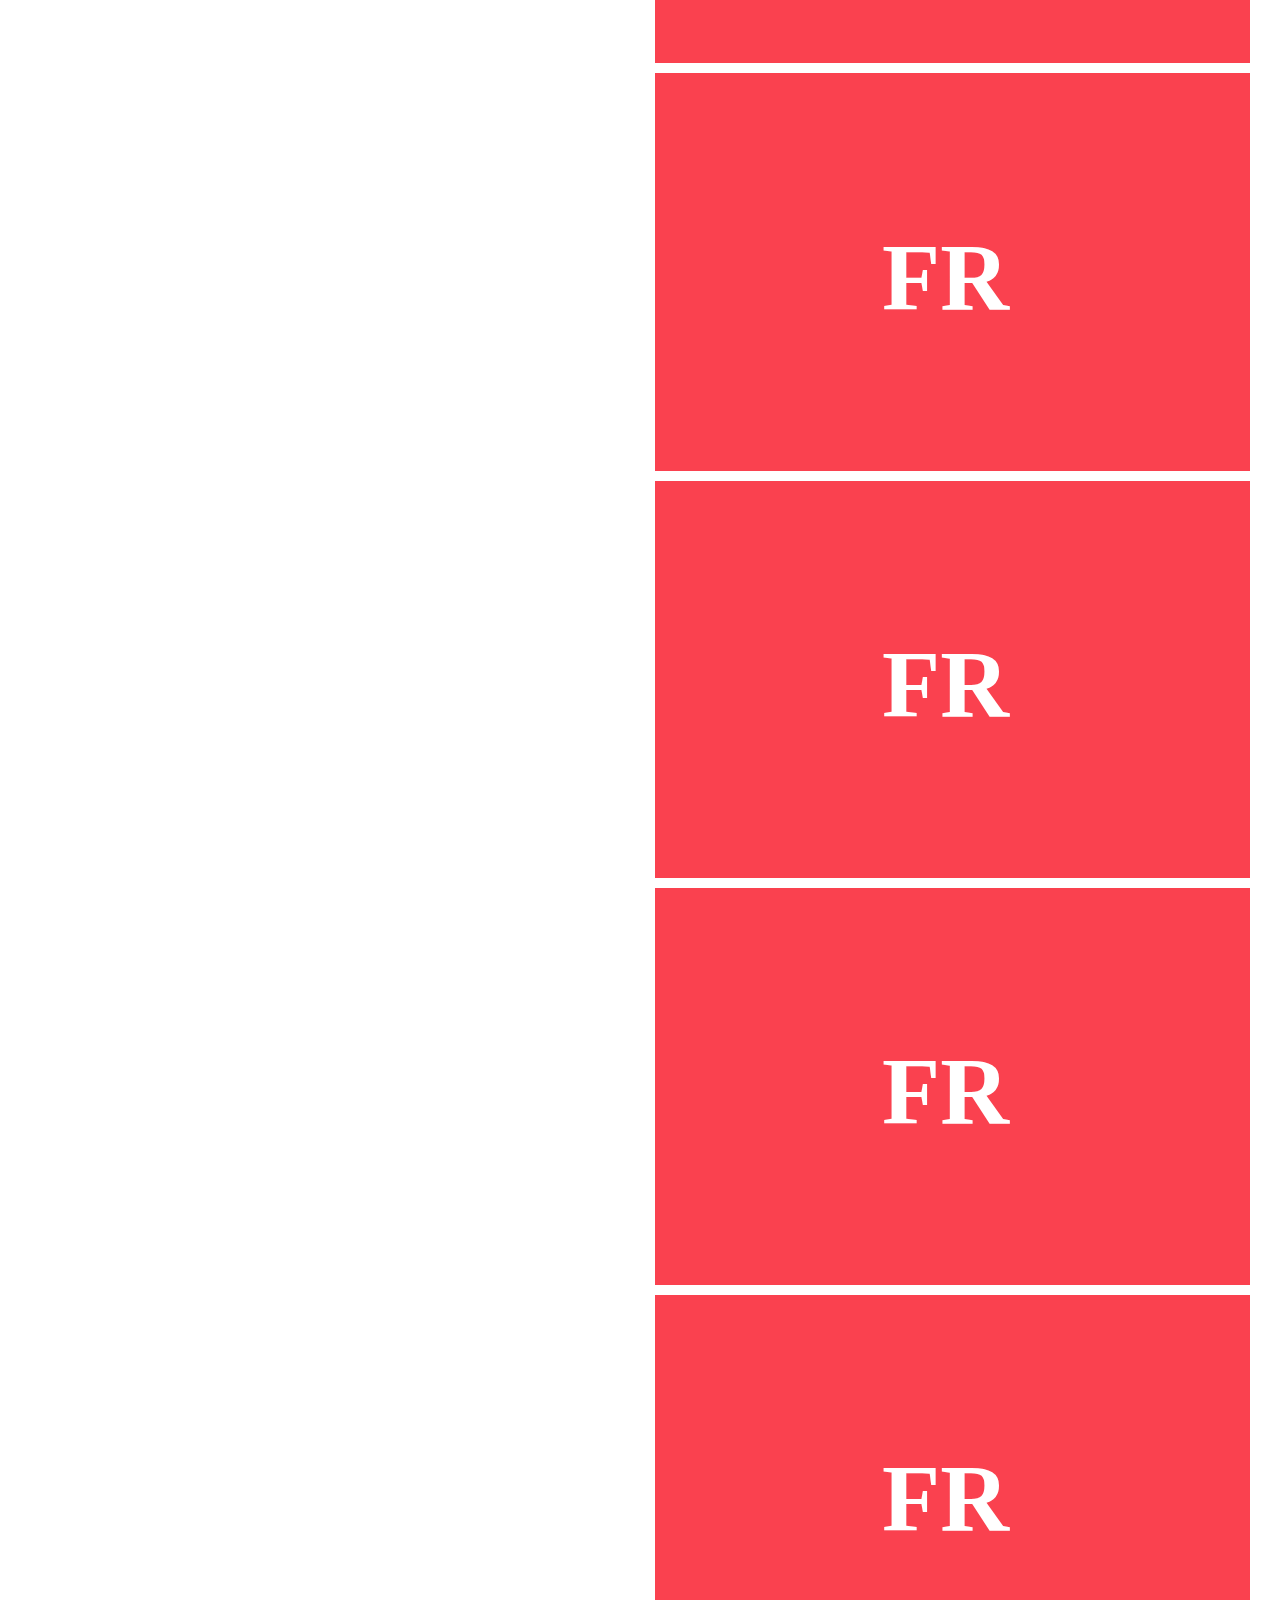
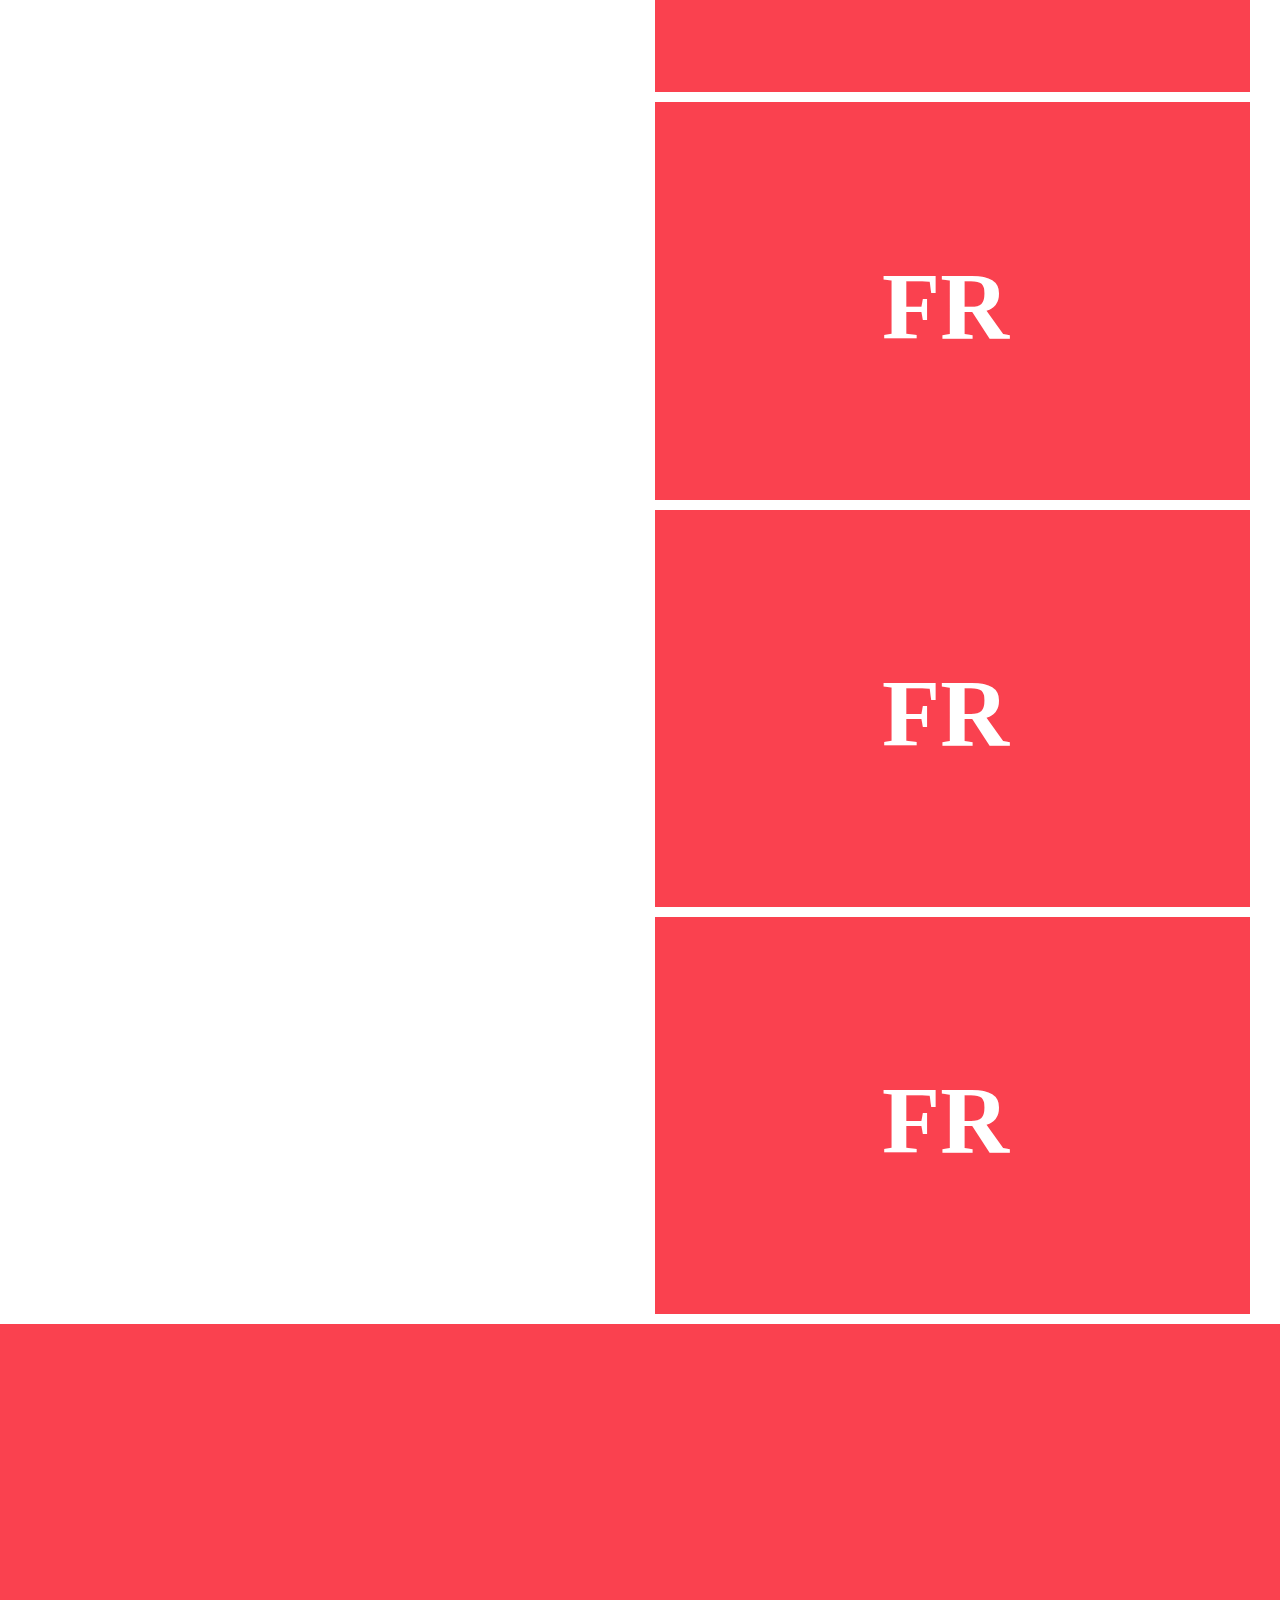
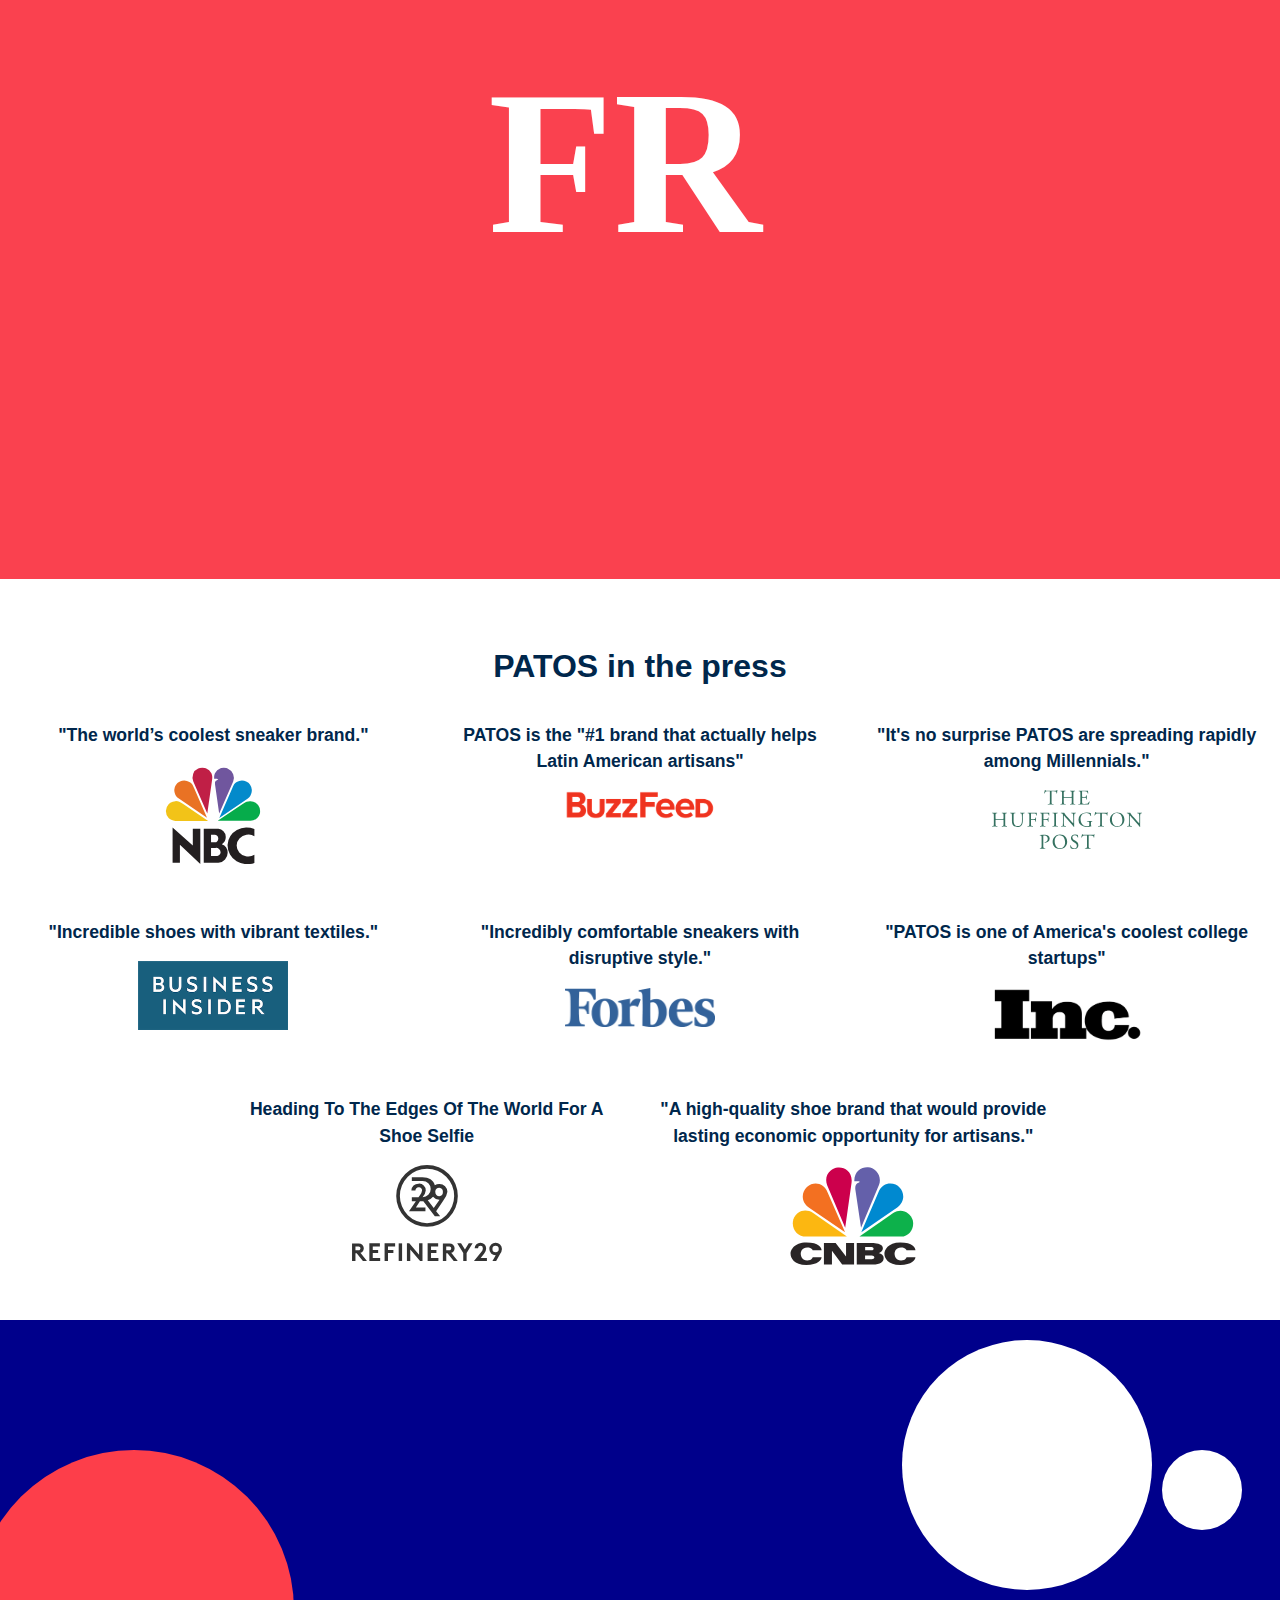
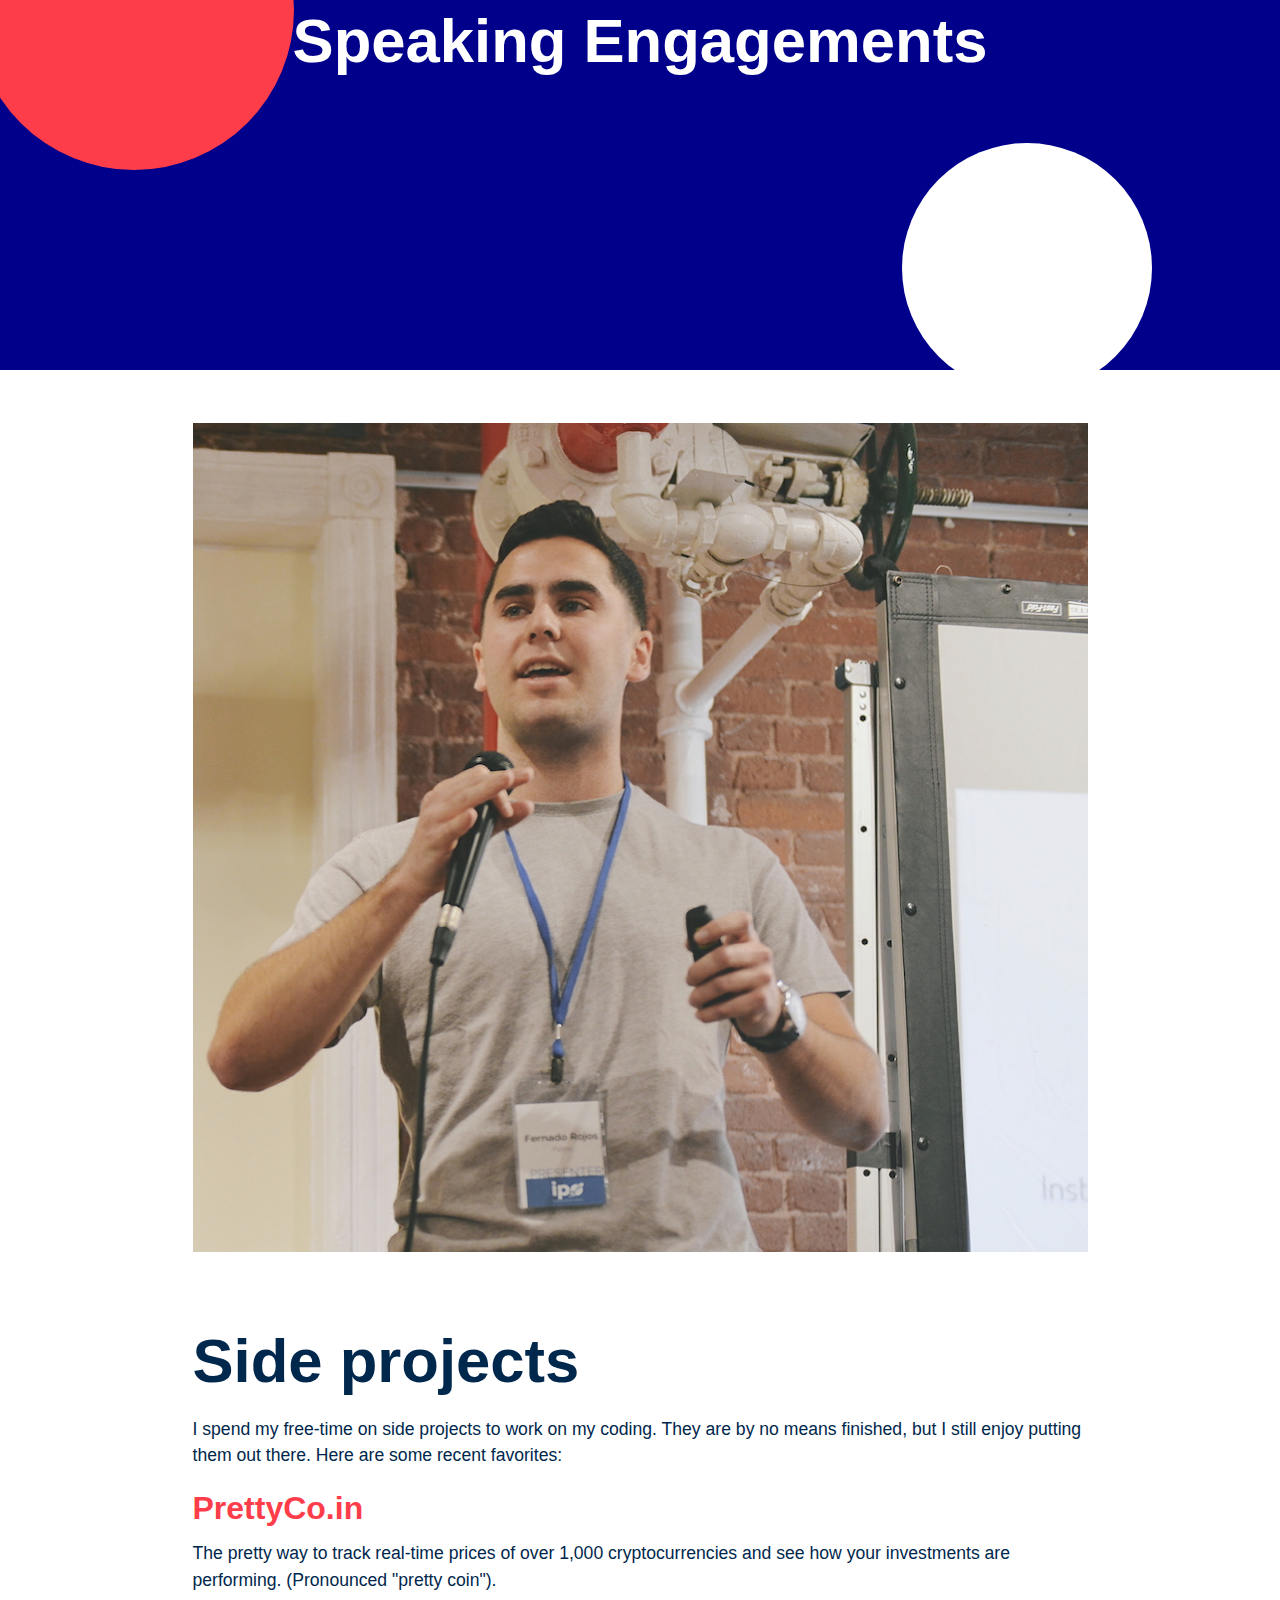
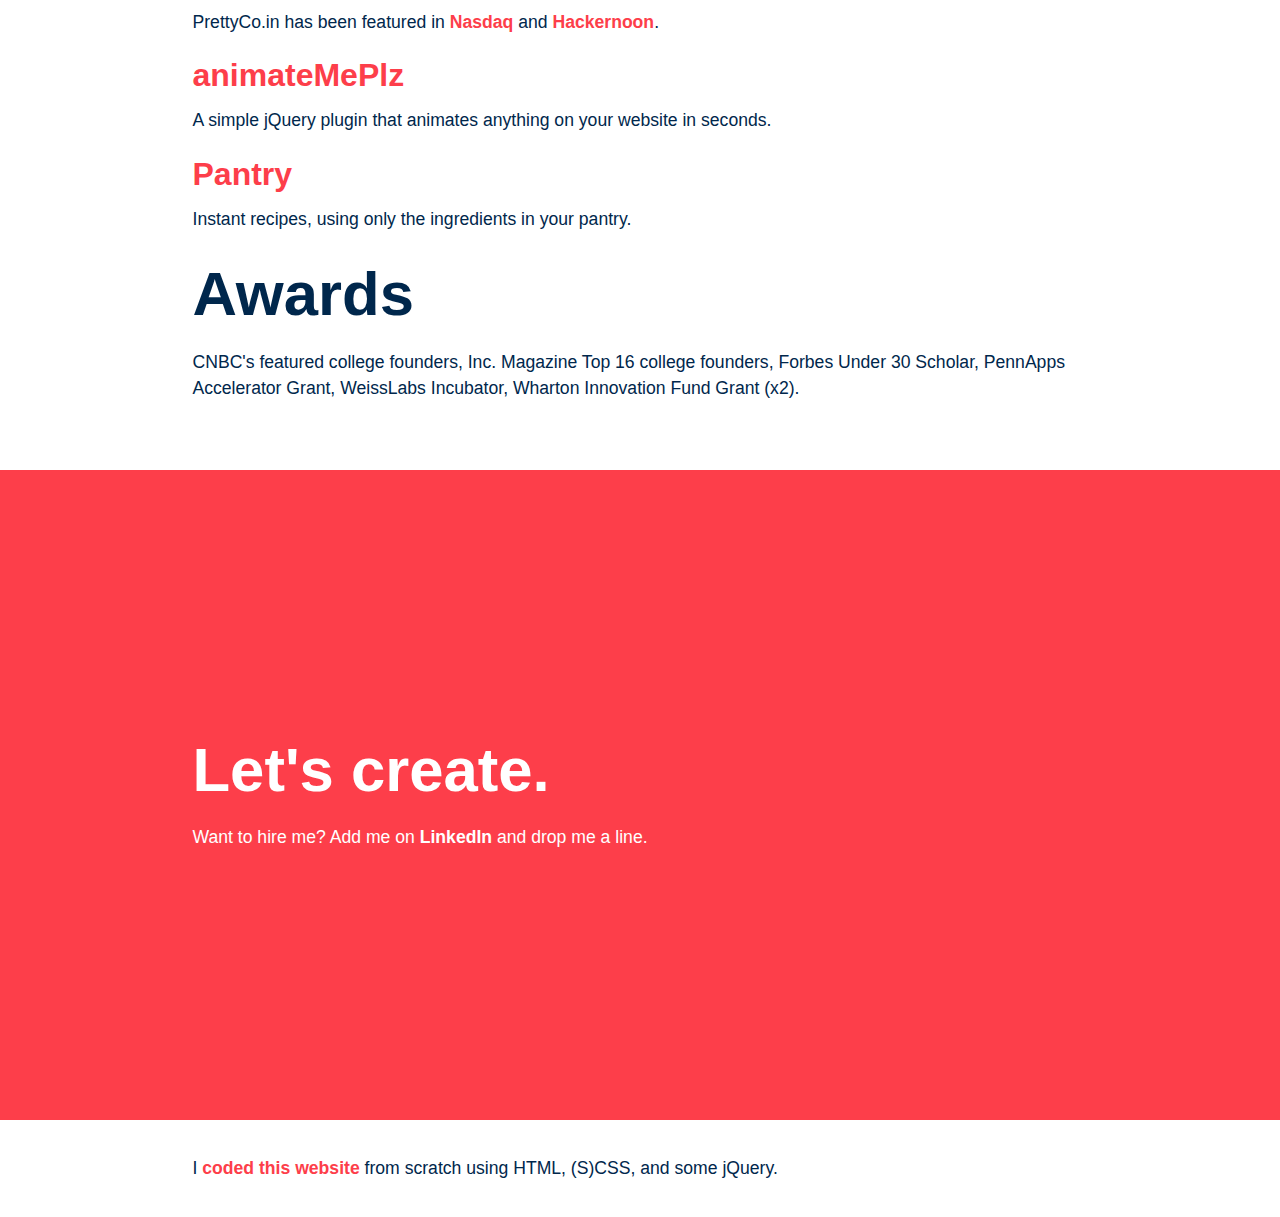
==== commit c50e44e8: "Update index.html" ====
--- a/index.html
+++ b/index.html
@@ -337,11 +337,11 @@
         <section class="content">
             <div class="container">
                 <div class="row justify-content-center">
-                    <div class="col-md-8">
+                    <!--<div class="col-md-8">
                         <p class="pre-image">
                             I often speak about entrepreneurship, design, and Generation-Z marketing. To hire me for a paid speaking engagement, shoot me a message on <a href="https://www.linkedin.com/in/fernandotherojo/" target="_blank">LinkedIn</a>.
                         </p>
-                    </div>
+                    </div>-->
                     <div class="col-md-10">
                         <img src="src/pics/speaking.jpg" />
                         <div style="display: none">
@@ -416,14 +416,14 @@
                                 CNBC's featured college founders, Inc. Magazine Top 16 college founders, Forbes Under 30 Scholar, PennApps Accelerator Grant, WeissLabs Incubator, Wharton Innovation Fund Grant (x2).
                             </p>
                         </div>
-                        <div>
+                        <!--<div>
                             <h1>
                                 Freelance work
                             </h1>
                             <p>
                                 Occasionally, I'll take on freelance / consulting gigs. Projects include public relations, custom website design and development (including e-commerce), branding, UX onboarding optimization, and Facebook / instagram advertisements. 
                             </p>
-                        </div>
+                        </div>-->
                     </div>
                 </div>
             </div>
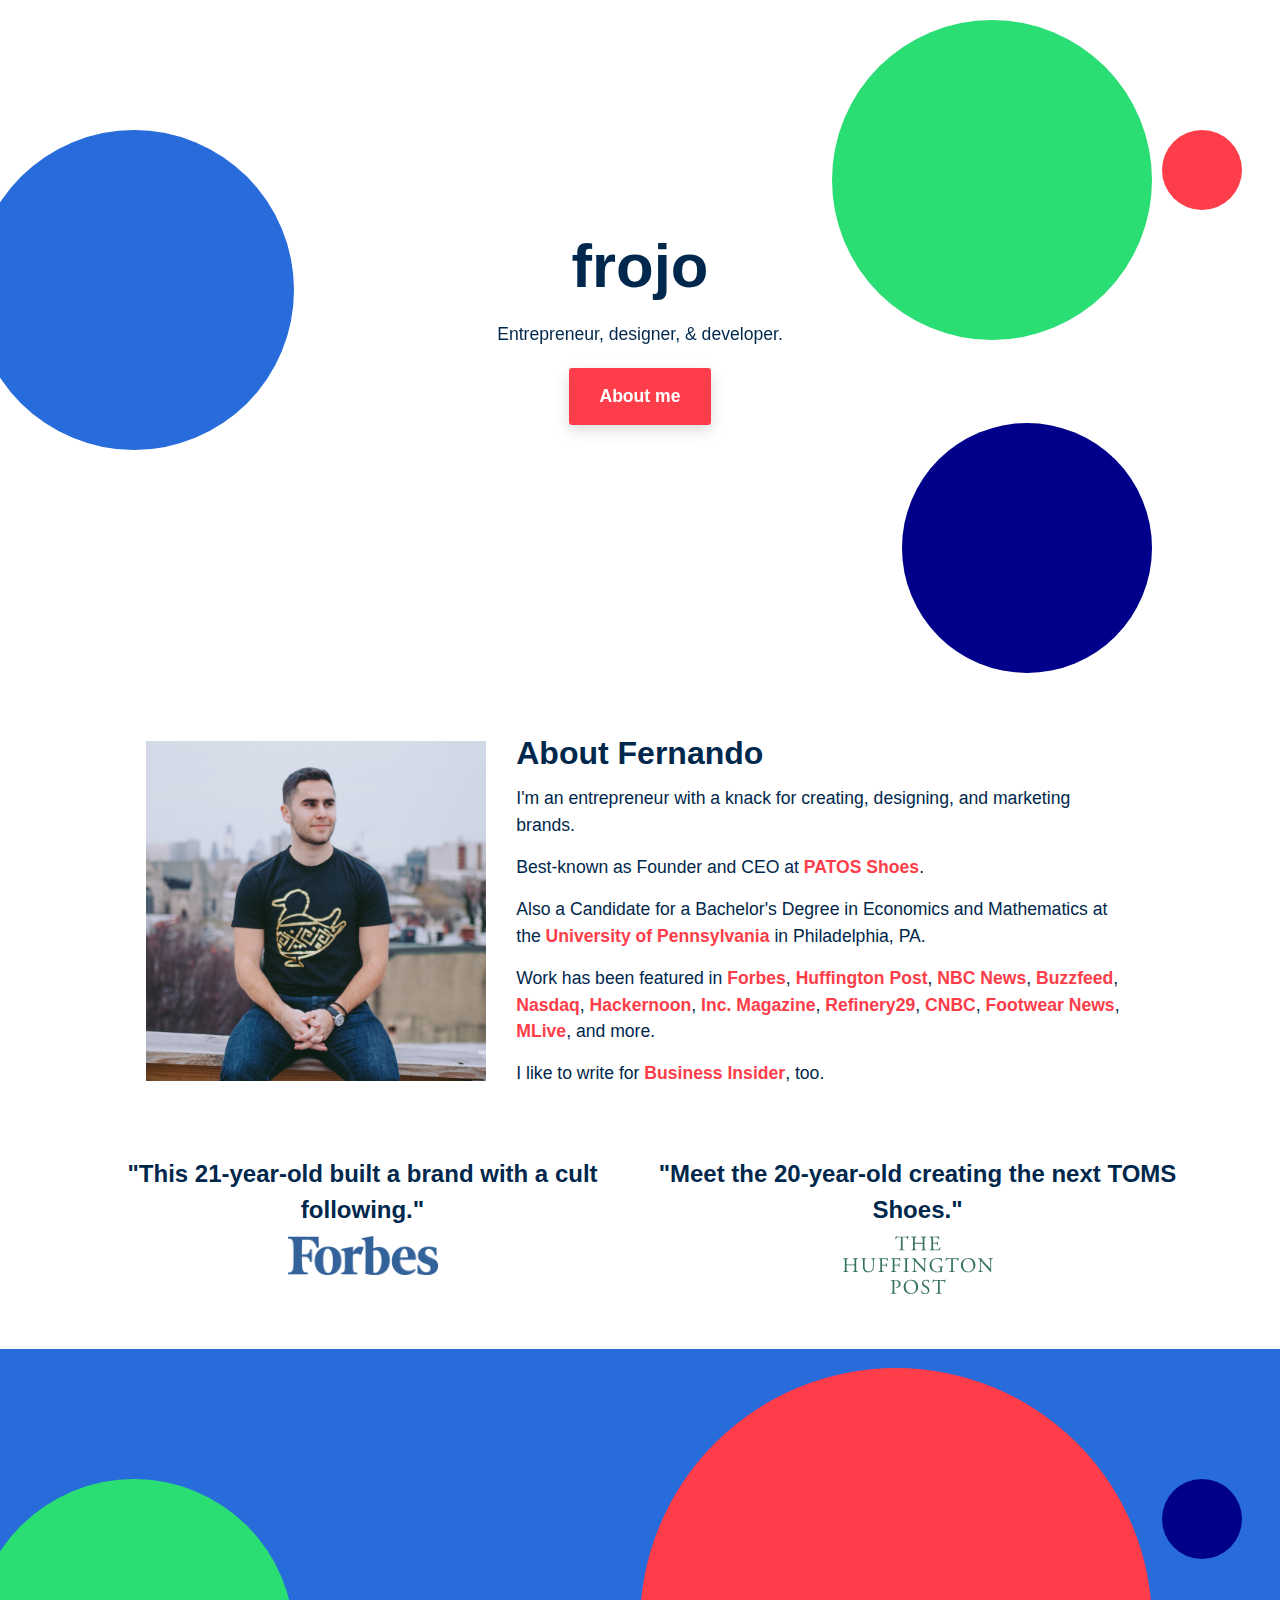
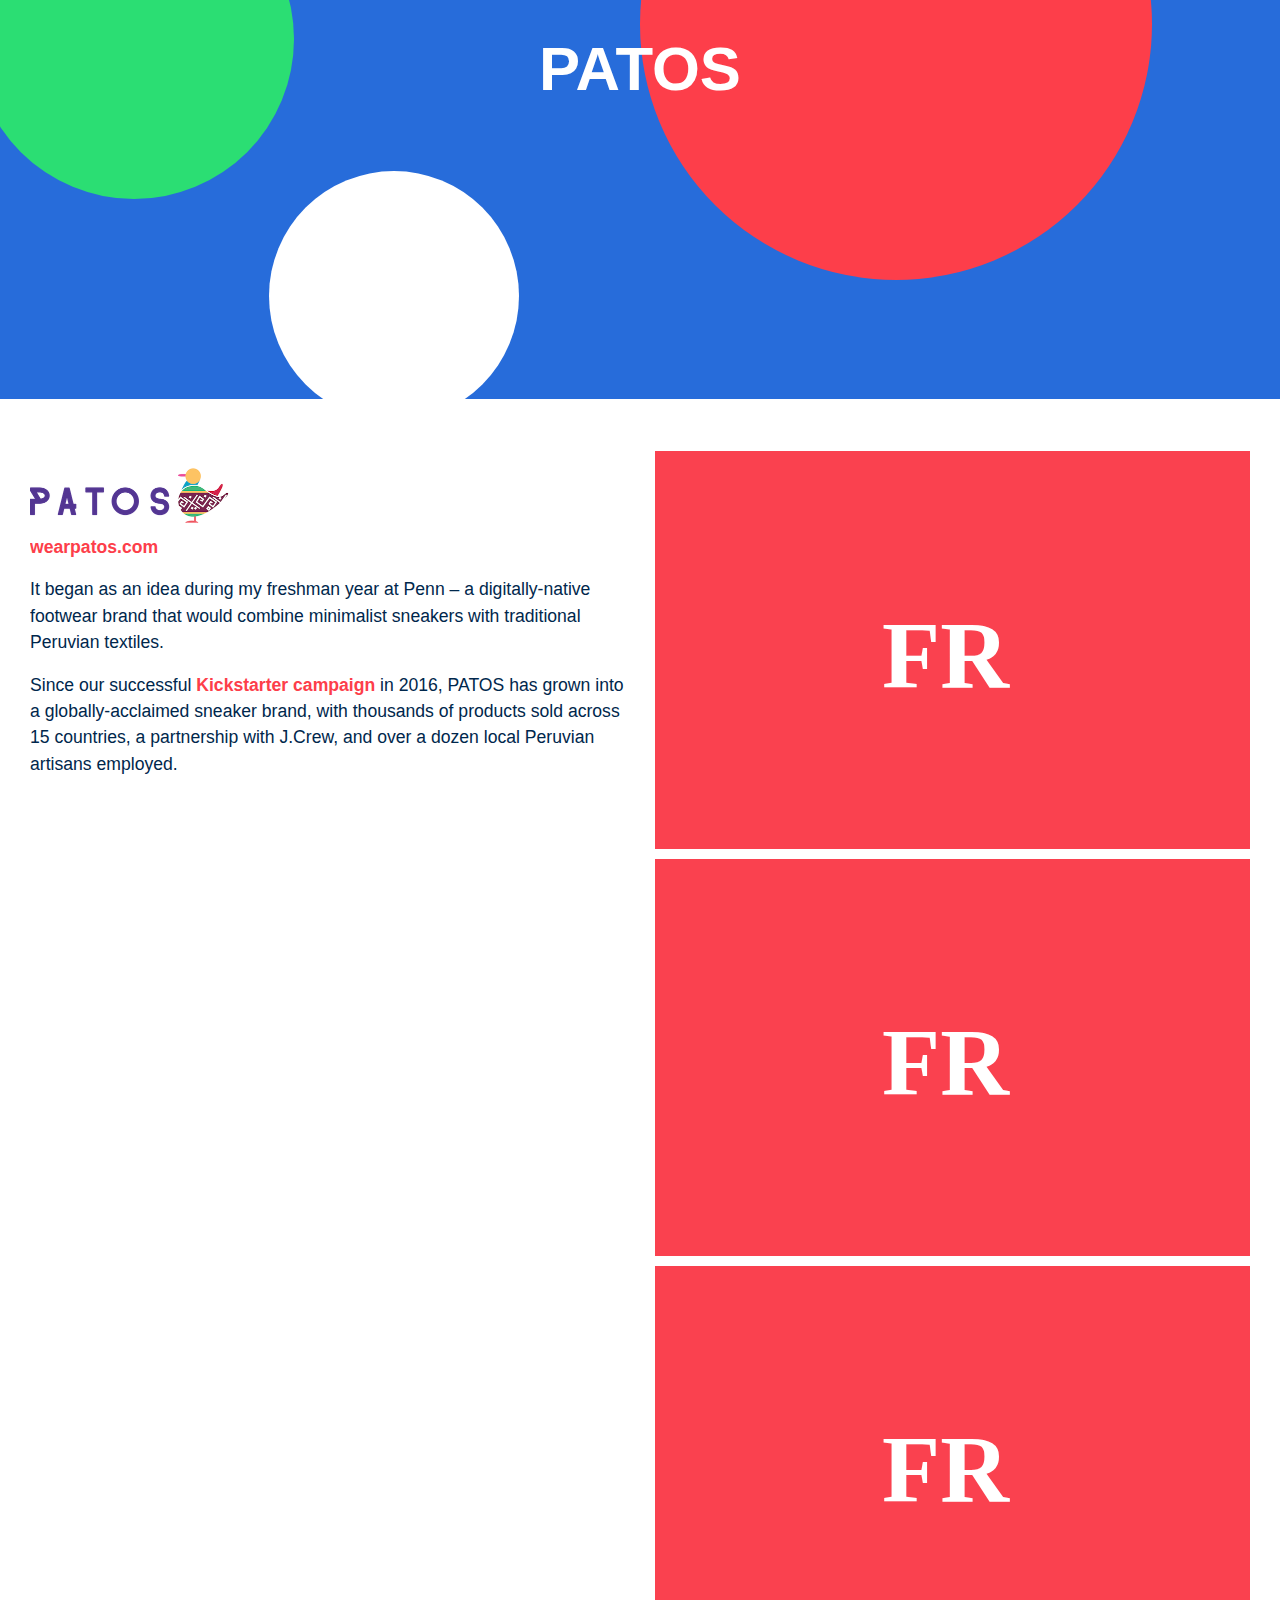
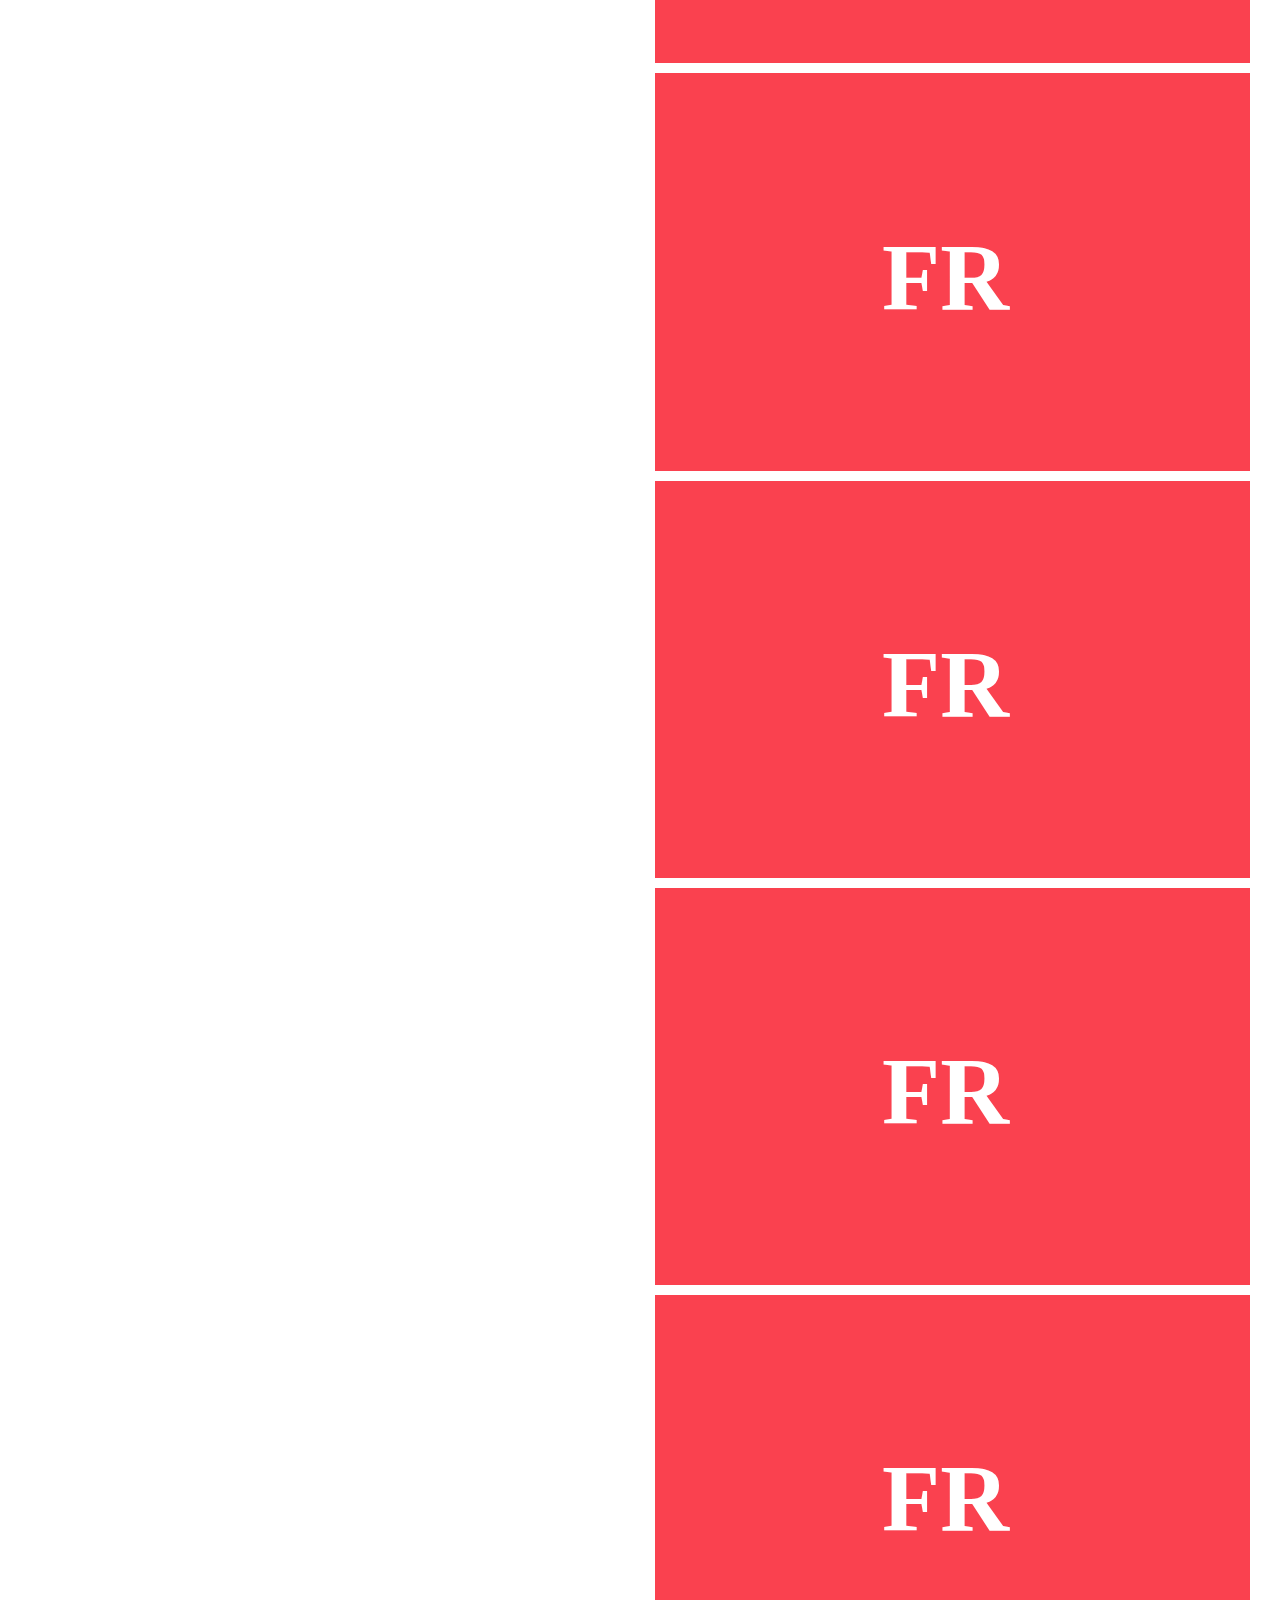
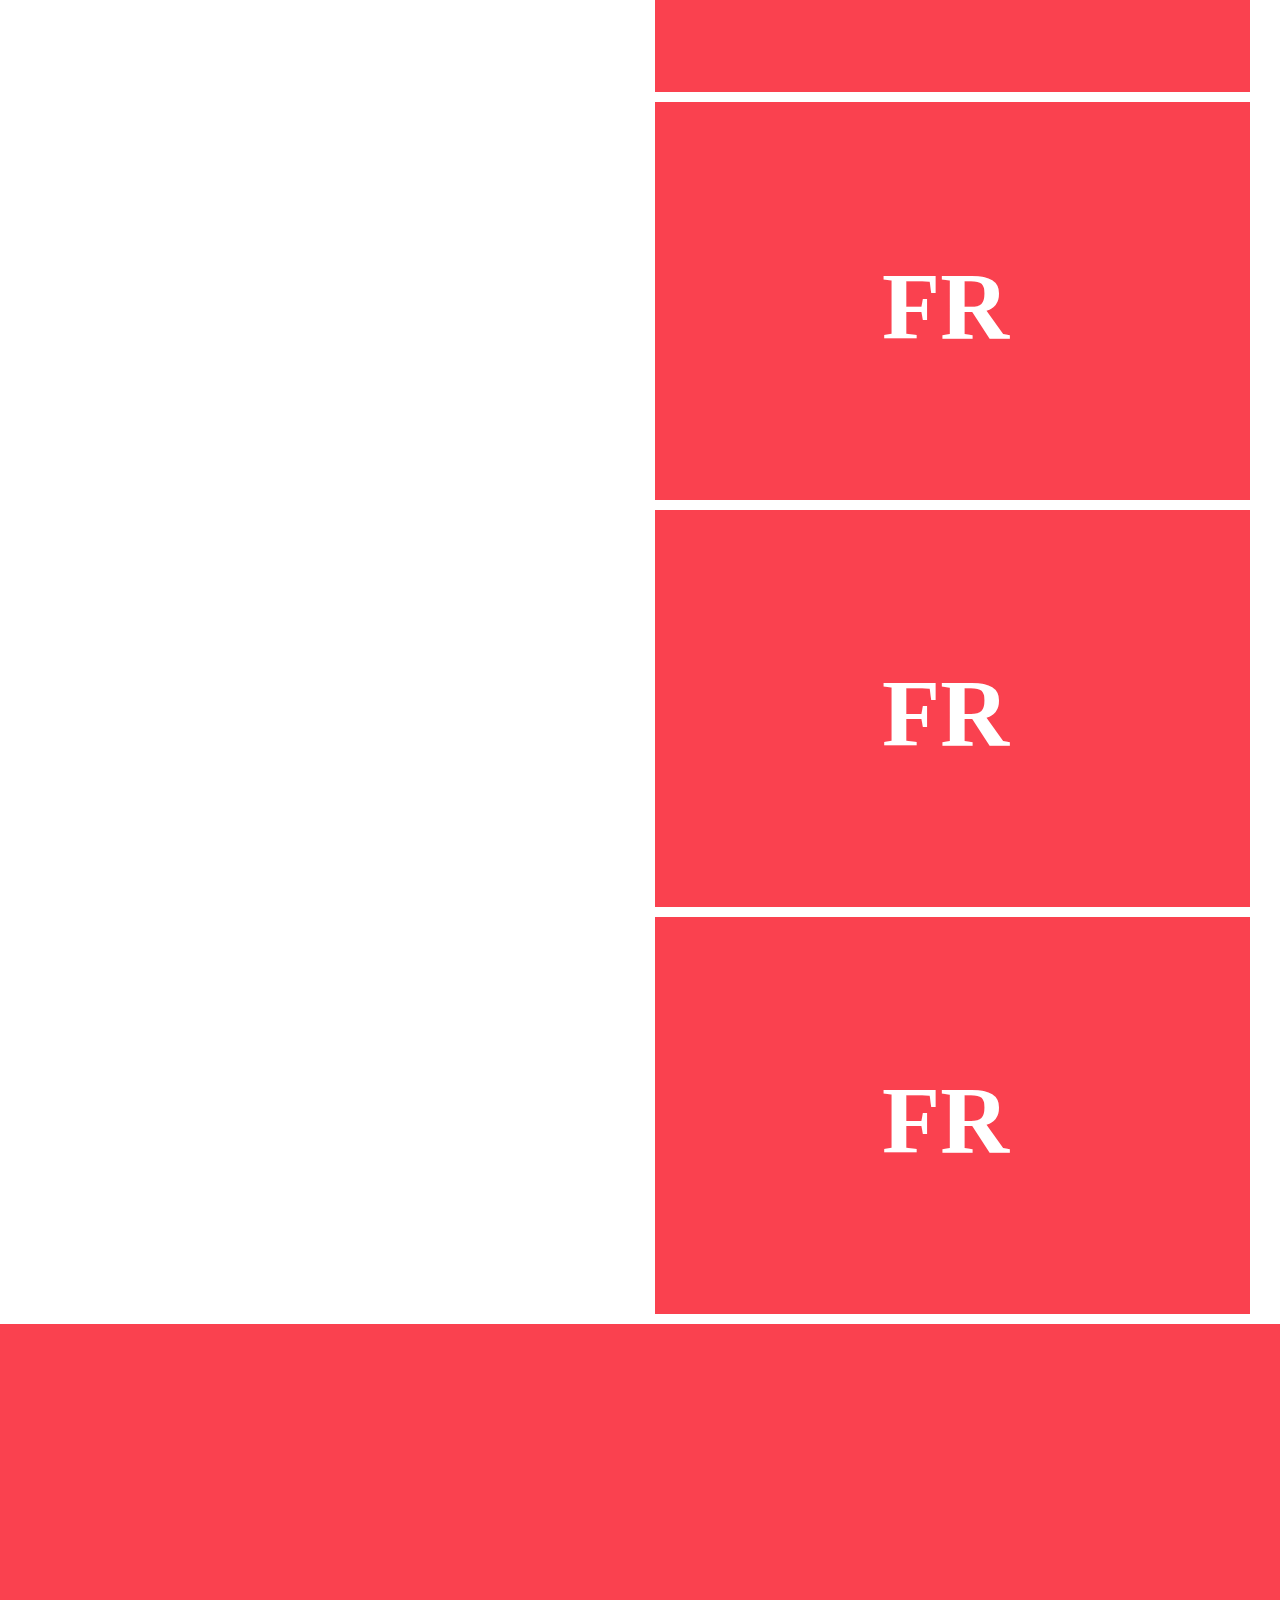
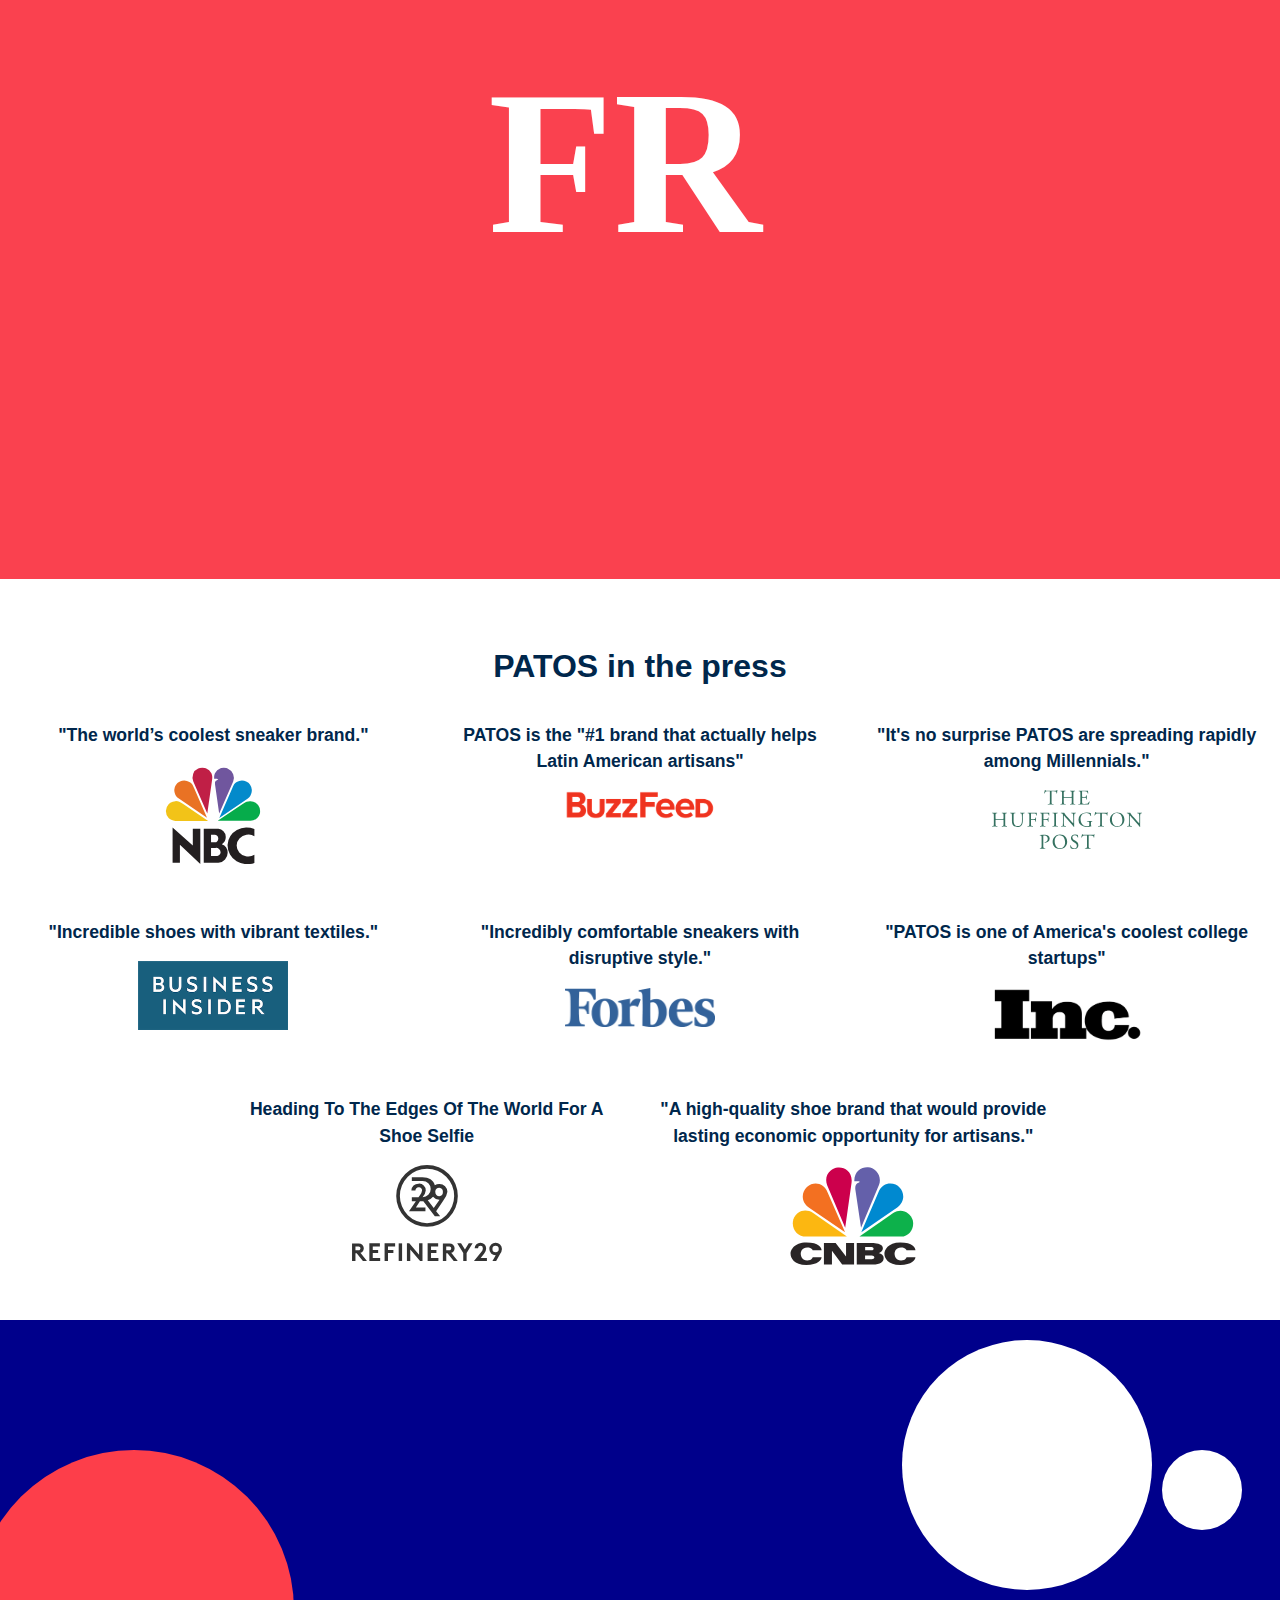
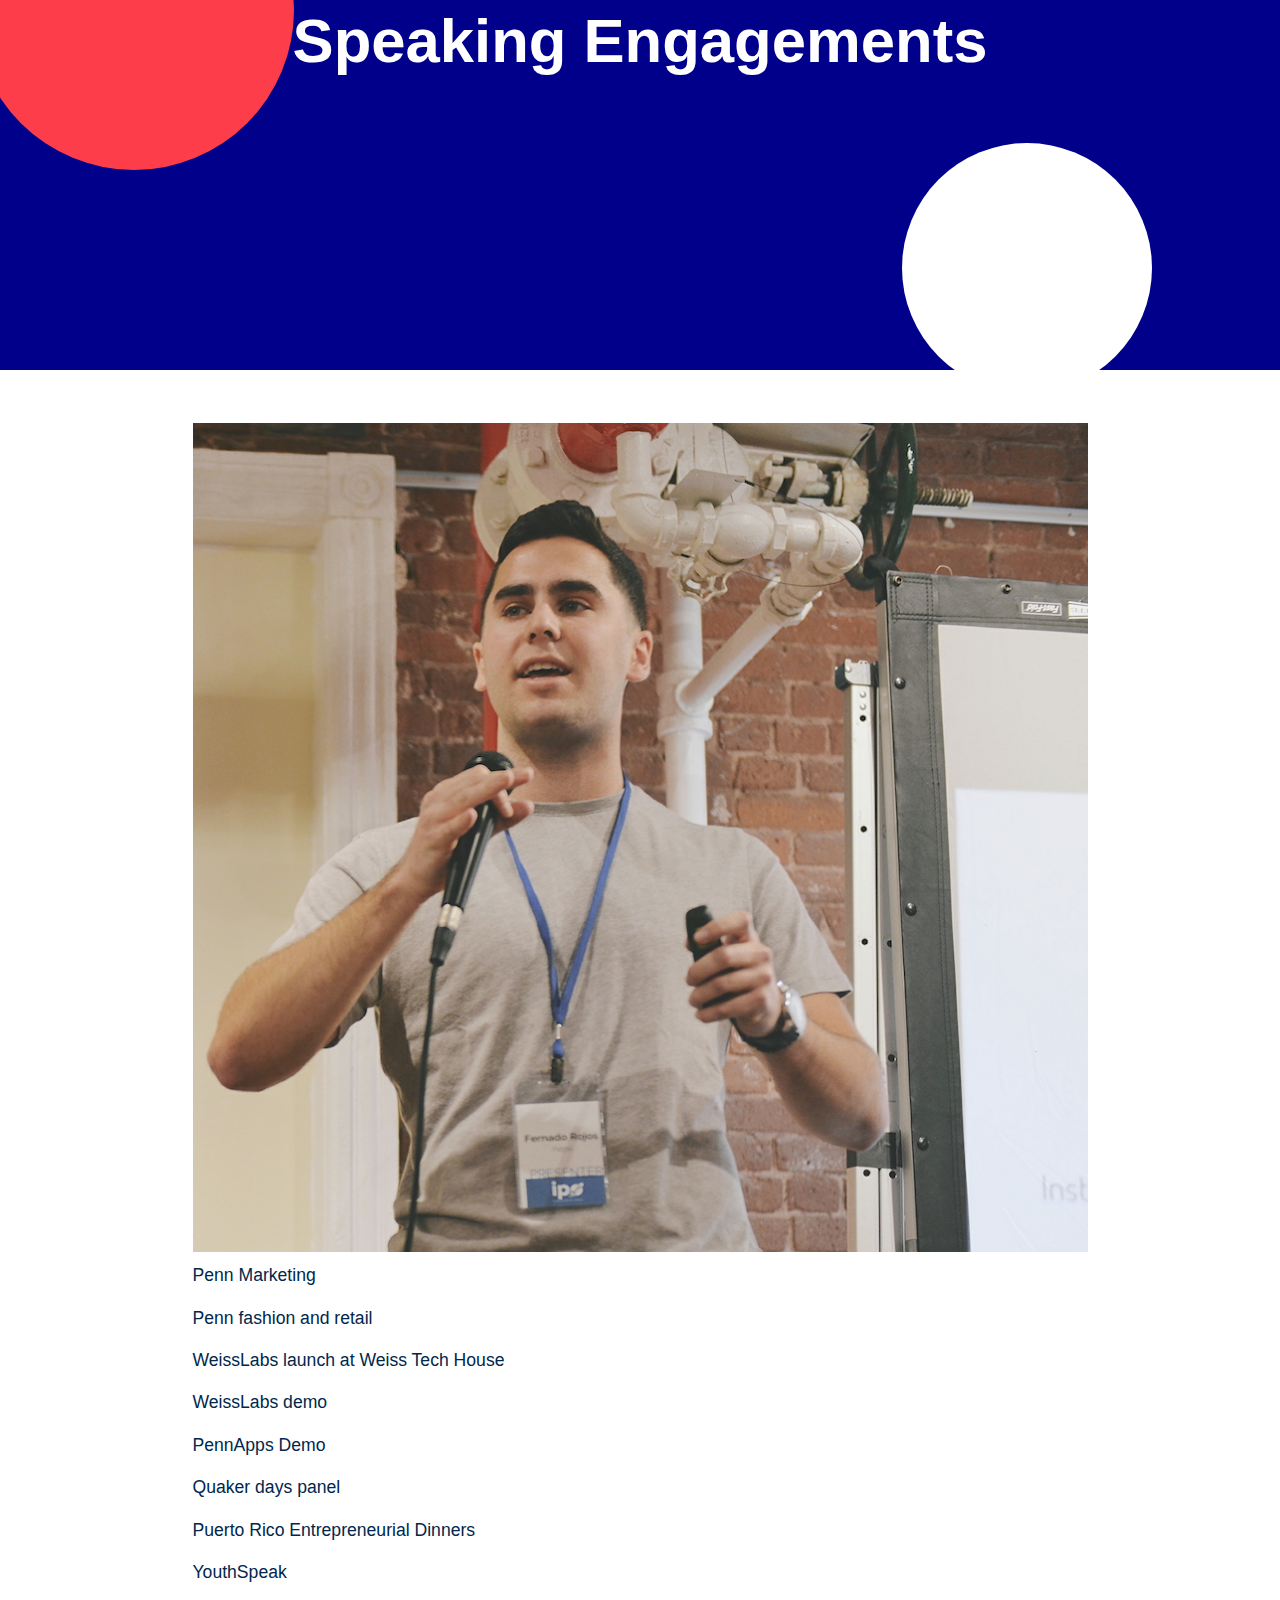
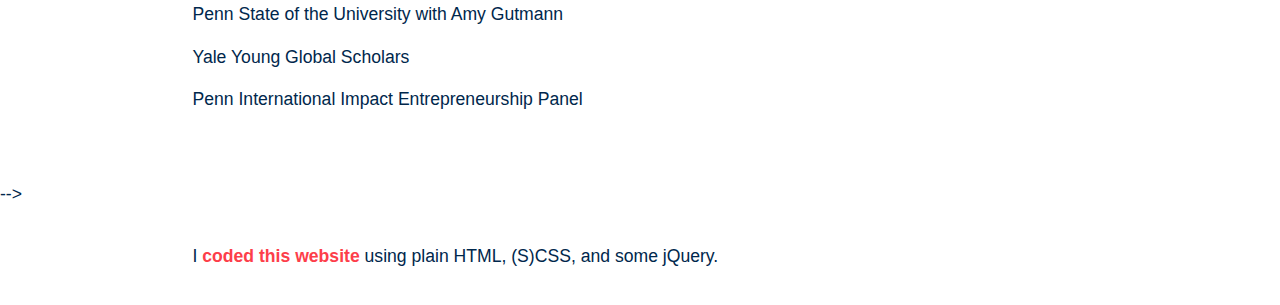
==== commit 6d7ae664: "Update index.html" ====
--- a/index.html
+++ b/index.html
@@ -344,7 +344,7 @@
                     </div>-->
                     <div class="col-md-10">
                         <img src="src/pics/speaking.jpg" />
-                        <div style="display: none">
+                        <div>
 
                             <p>Penn Marketing</p>
 
@@ -373,7 +373,7 @@
                 </div>
             </div>
         </section>
-        
+        <!--
         <section class="content">
             <div class="container">
                 <div class="row justify-content-center">
@@ -428,7 +428,9 @@
                 </div>
             </div>
         </section>
-
+-->
+
+<!--
         <section id="hireme" class="cover">
             <div class="container">
                 <div class="row justify-content-center">
@@ -443,12 +445,13 @@
                 </div>
             </div>
         </section>
+-->
         <footer>
             <div class="container">
                 <div class="row justify-content-center">
                     <div class="col-lg-10">
                         <div>
-                            I <a href="https://github.com/nandorojo/sitebyfernando" target="_blank">coded this website</a> from scratch using HTML, (S)CSS, and some jQuery.
+                            I <a href="https://github.com/nandorojo/sitebyfernando" target="_blank">coded this website</a> using plain HTML, (S)CSS, and some jQuery.
                         </div>
                     </div>
                 </div>
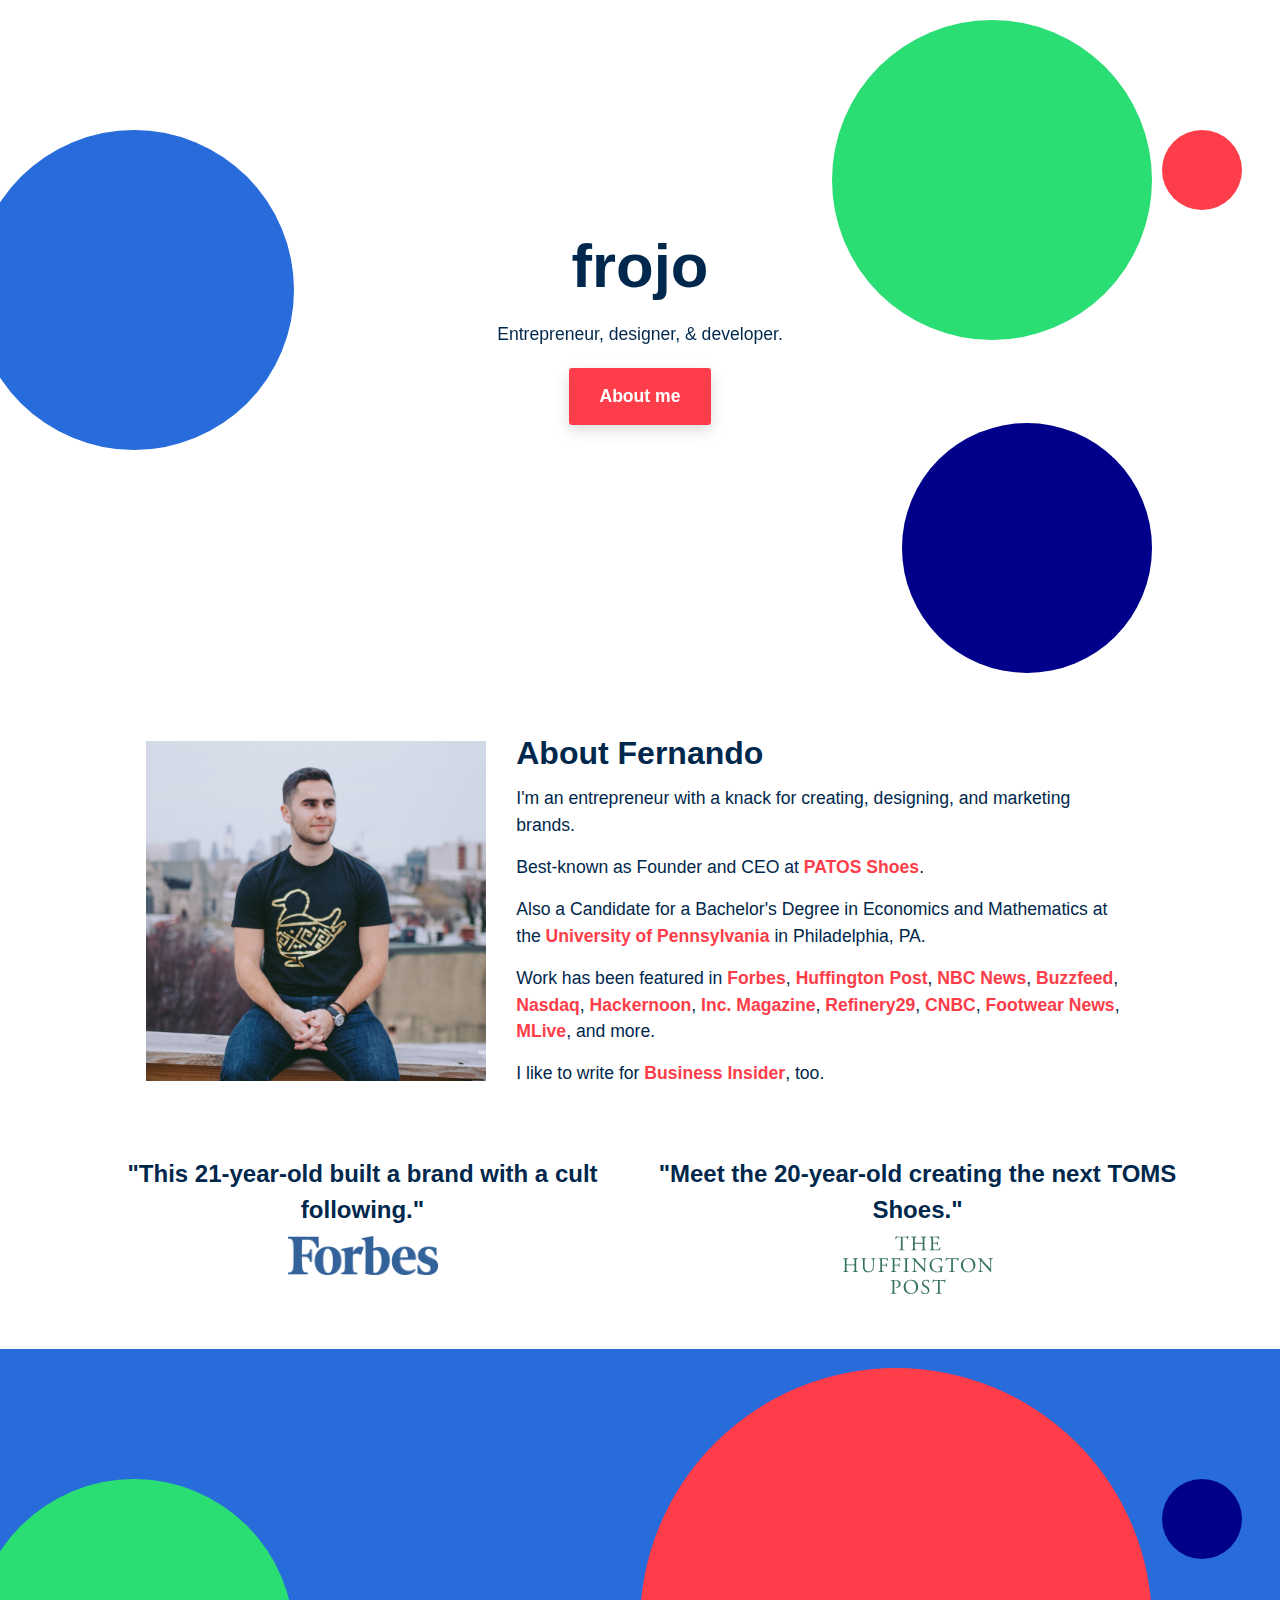
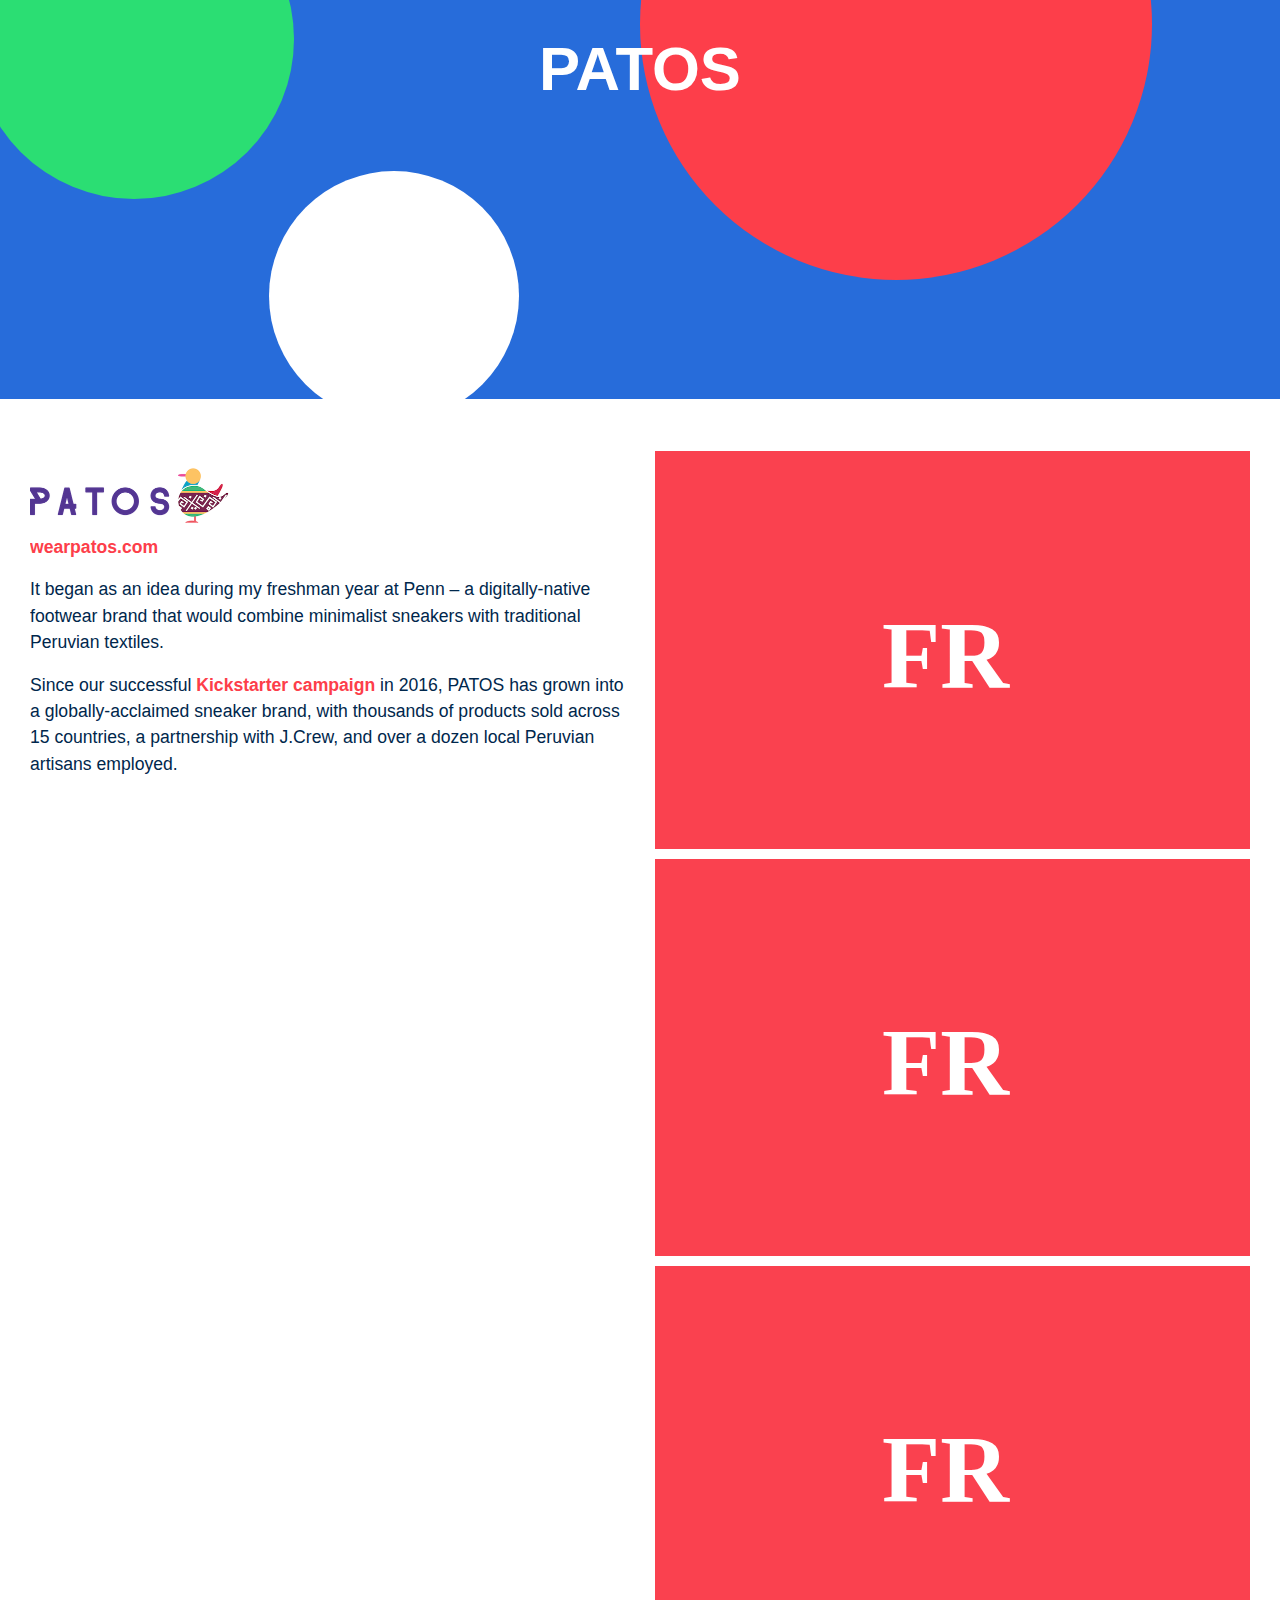
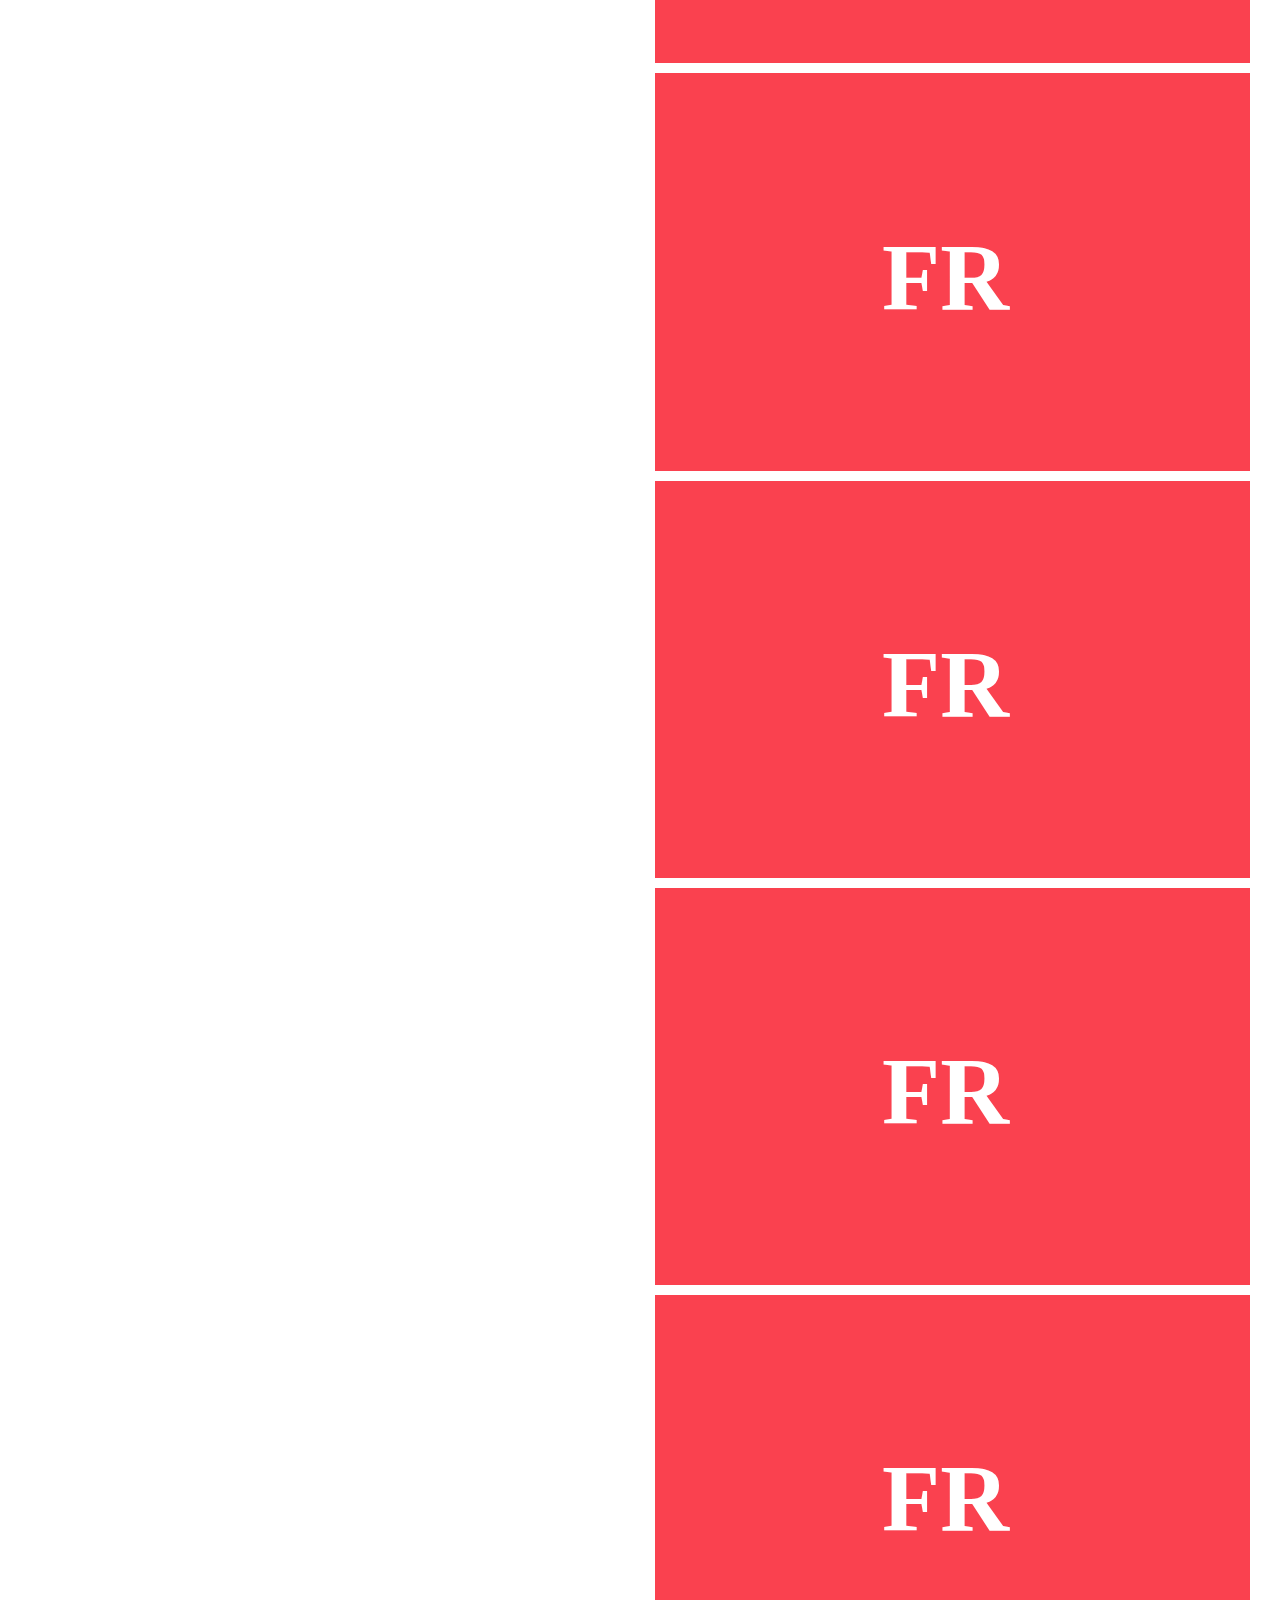
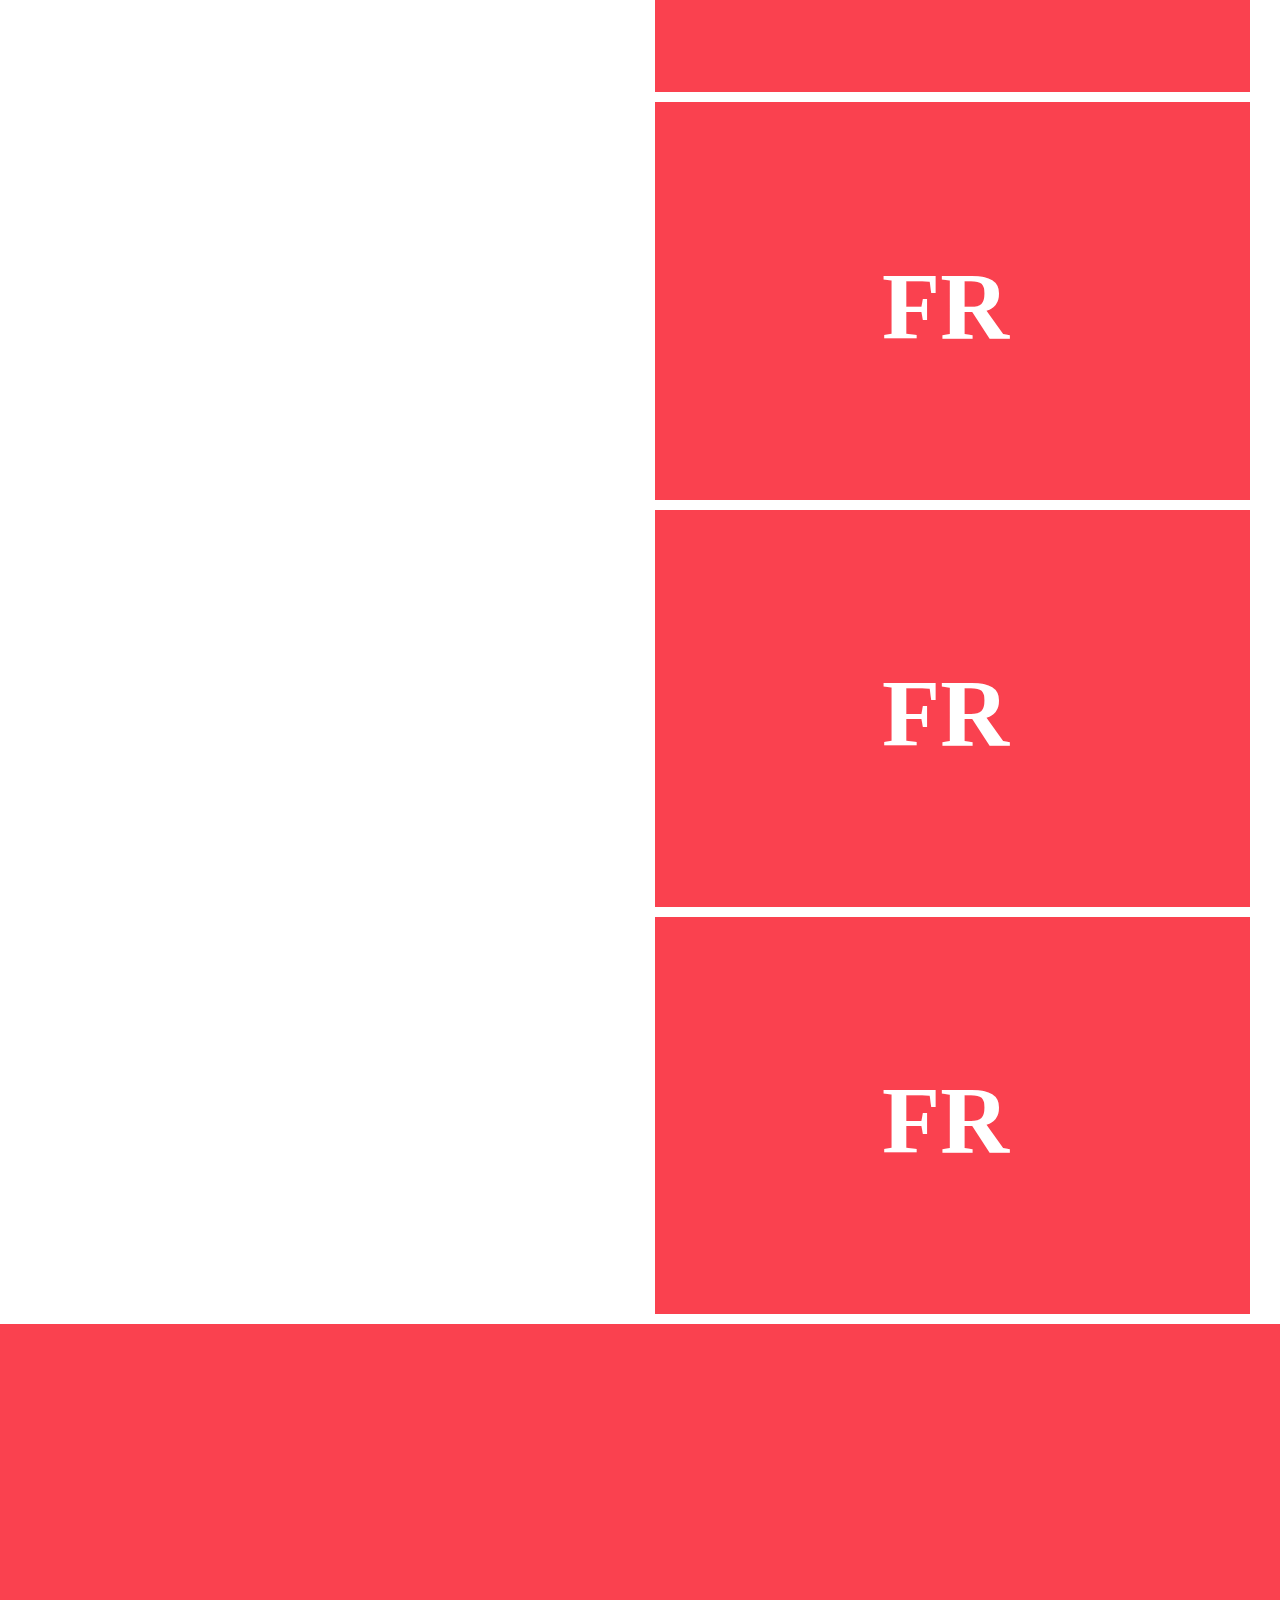
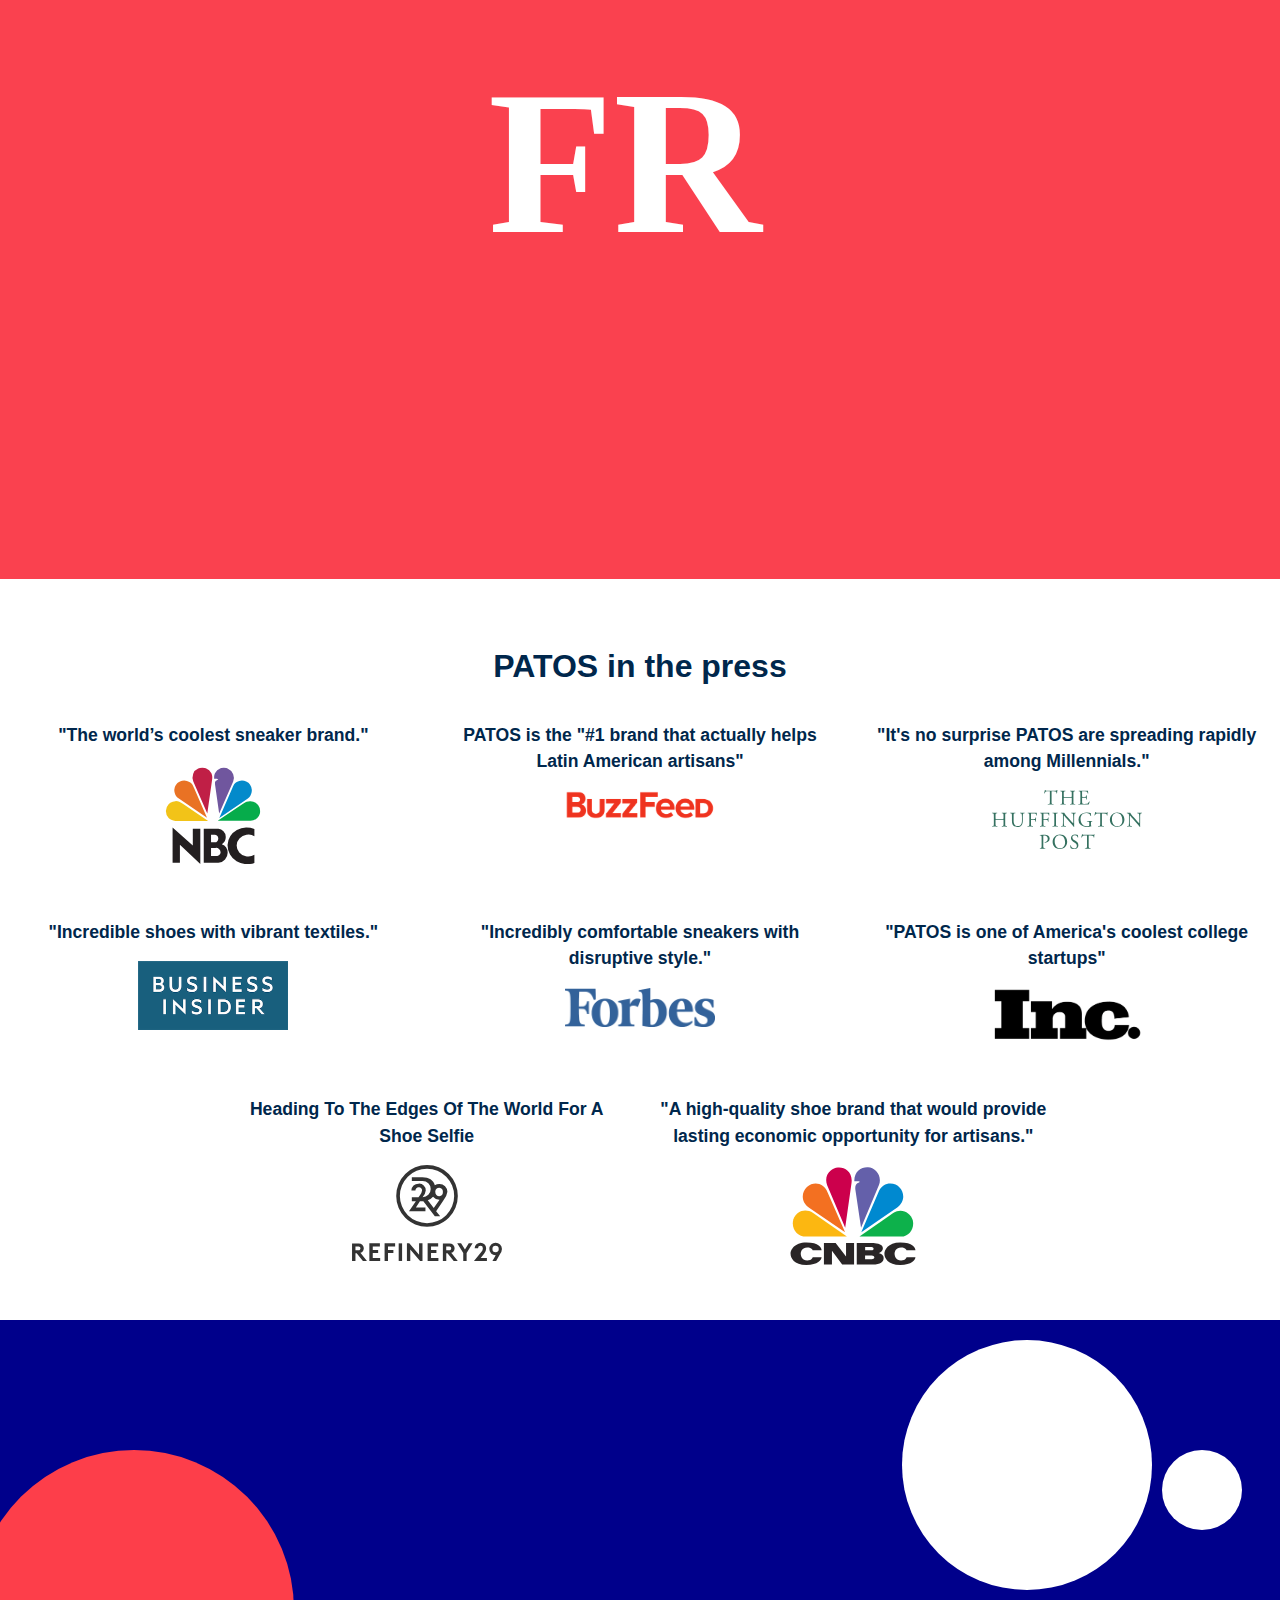
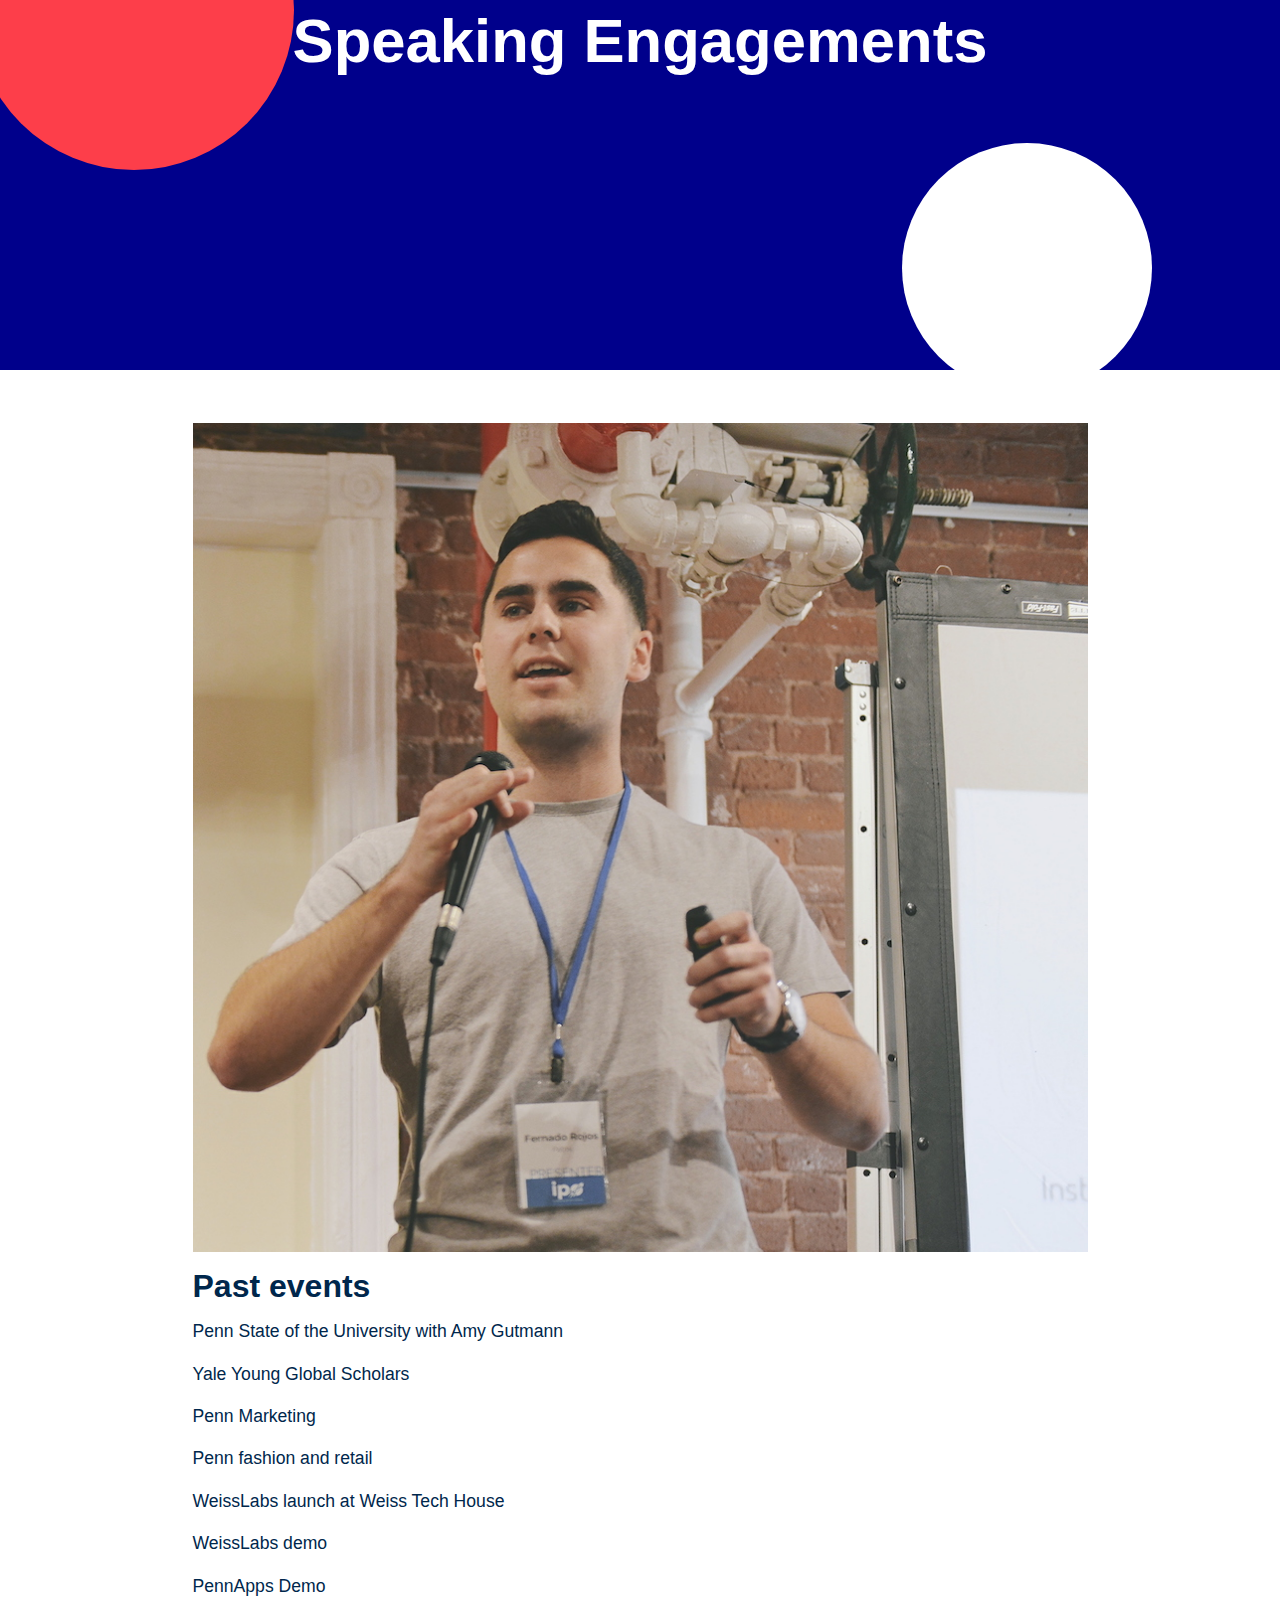
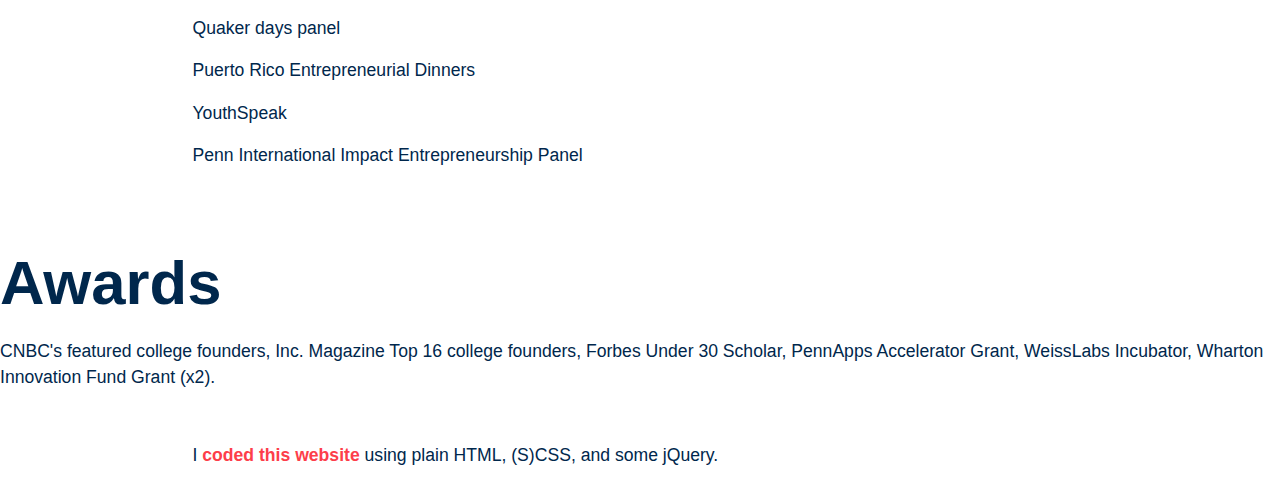
==== commit 4b2f0e84: "Update index.html" ====
--- a/index.html
+++ b/index.html
@@ -345,7 +345,11 @@
                     <div class="col-md-10">
                         <img src="src/pics/speaking.jpg" />
                         <div>
-
+                            <h2>Past events</h2>
+
+                            <p>Penn State of the University with Amy Gutmann </p>
+
+                            <p>Yale Young Global Scholars</p>
                             <p>Penn Marketing</p>
 
                             <p>Penn fashion and retail </p>
@@ -361,10 +365,6 @@
                             <p>Puerto Rico Entrepreneurial Dinners</p>
 
                             <p>YouthSpeak</p>
-
-                            <p>Penn State of the University with Amy Gutmann </p>
-
-                            <p>Yale Young Global Scholars</p>
 
                             <p>Penn International Impact Entrepreneurship Panel</p>
 
@@ -408,6 +408,7 @@
                                  Instant recipes, using only the ingredients in your pantry.
                             </p>
                         </div>
+-->
                         <div>
                             <h1>
                                 Awards
@@ -428,7 +429,7 @@
                 </div>
             </div>
         </section>
--->
+
 
 <!--
         <section id="hireme" class="cover">
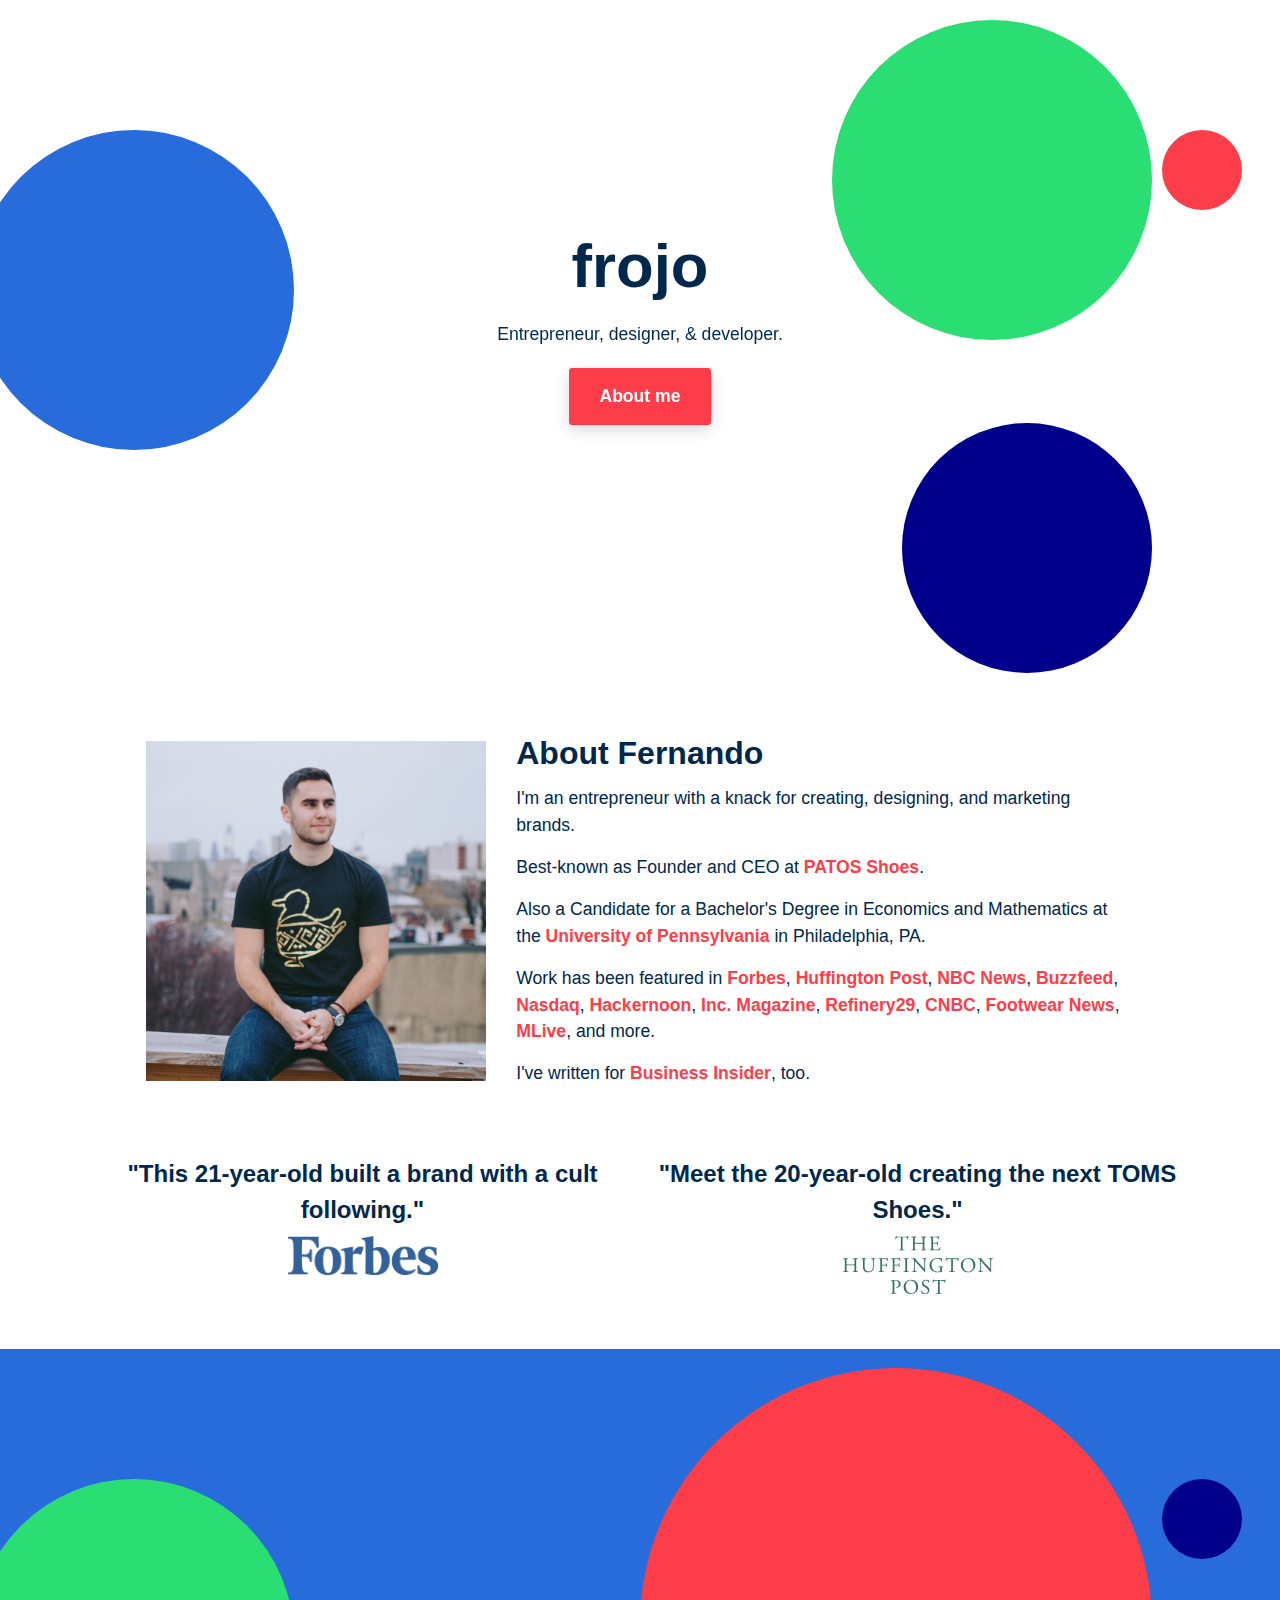
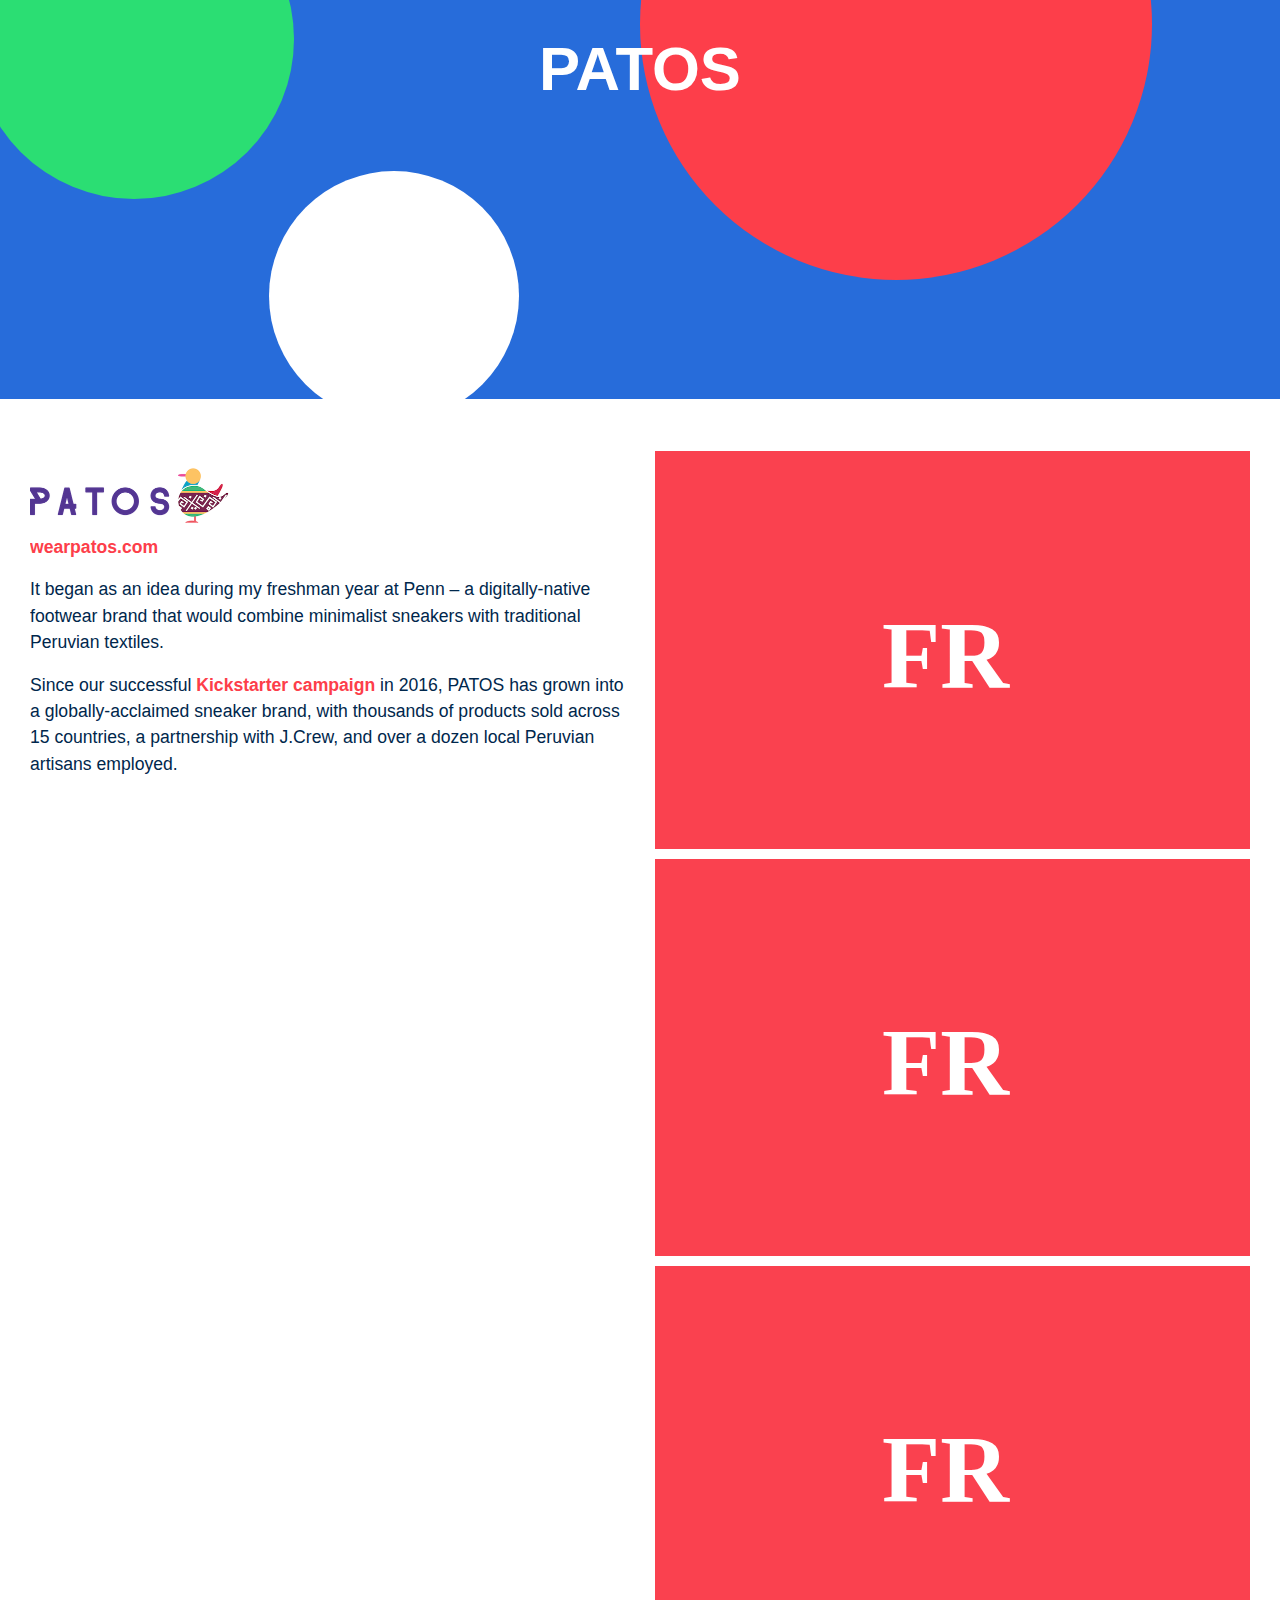
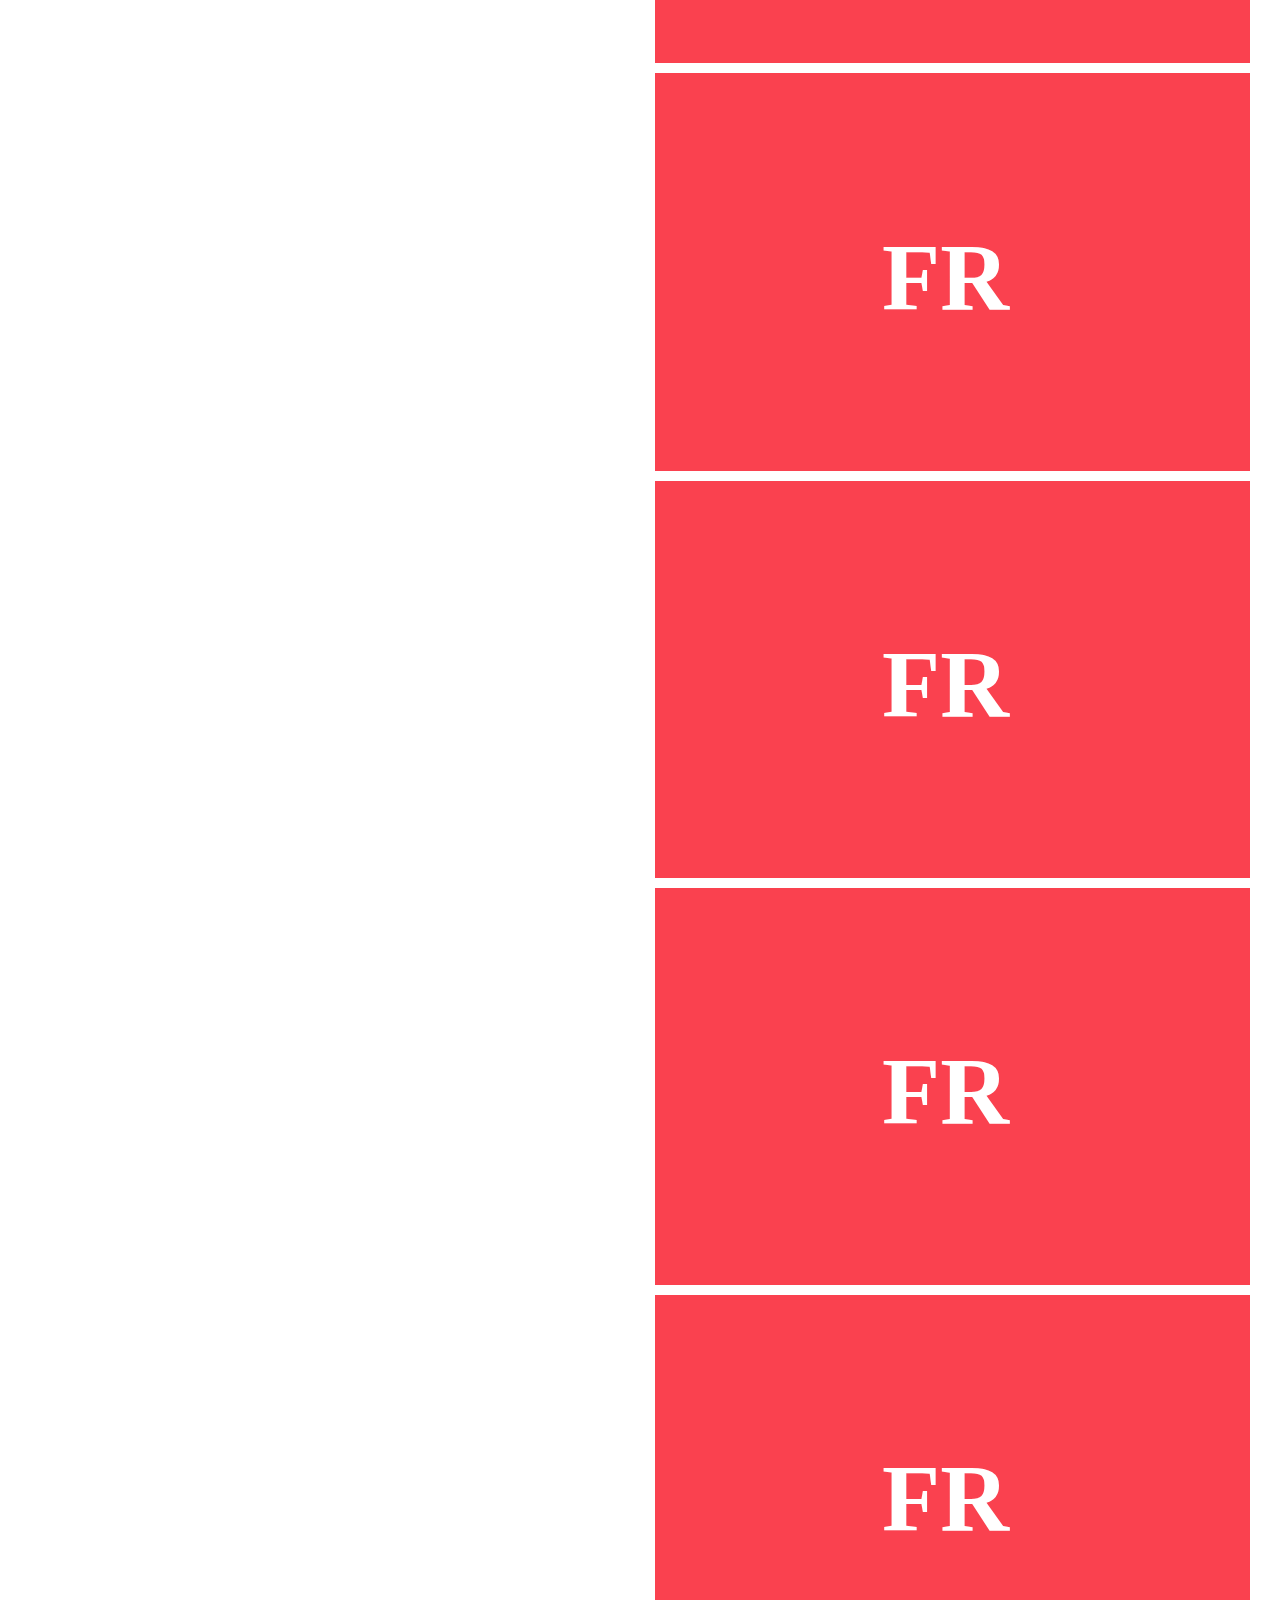
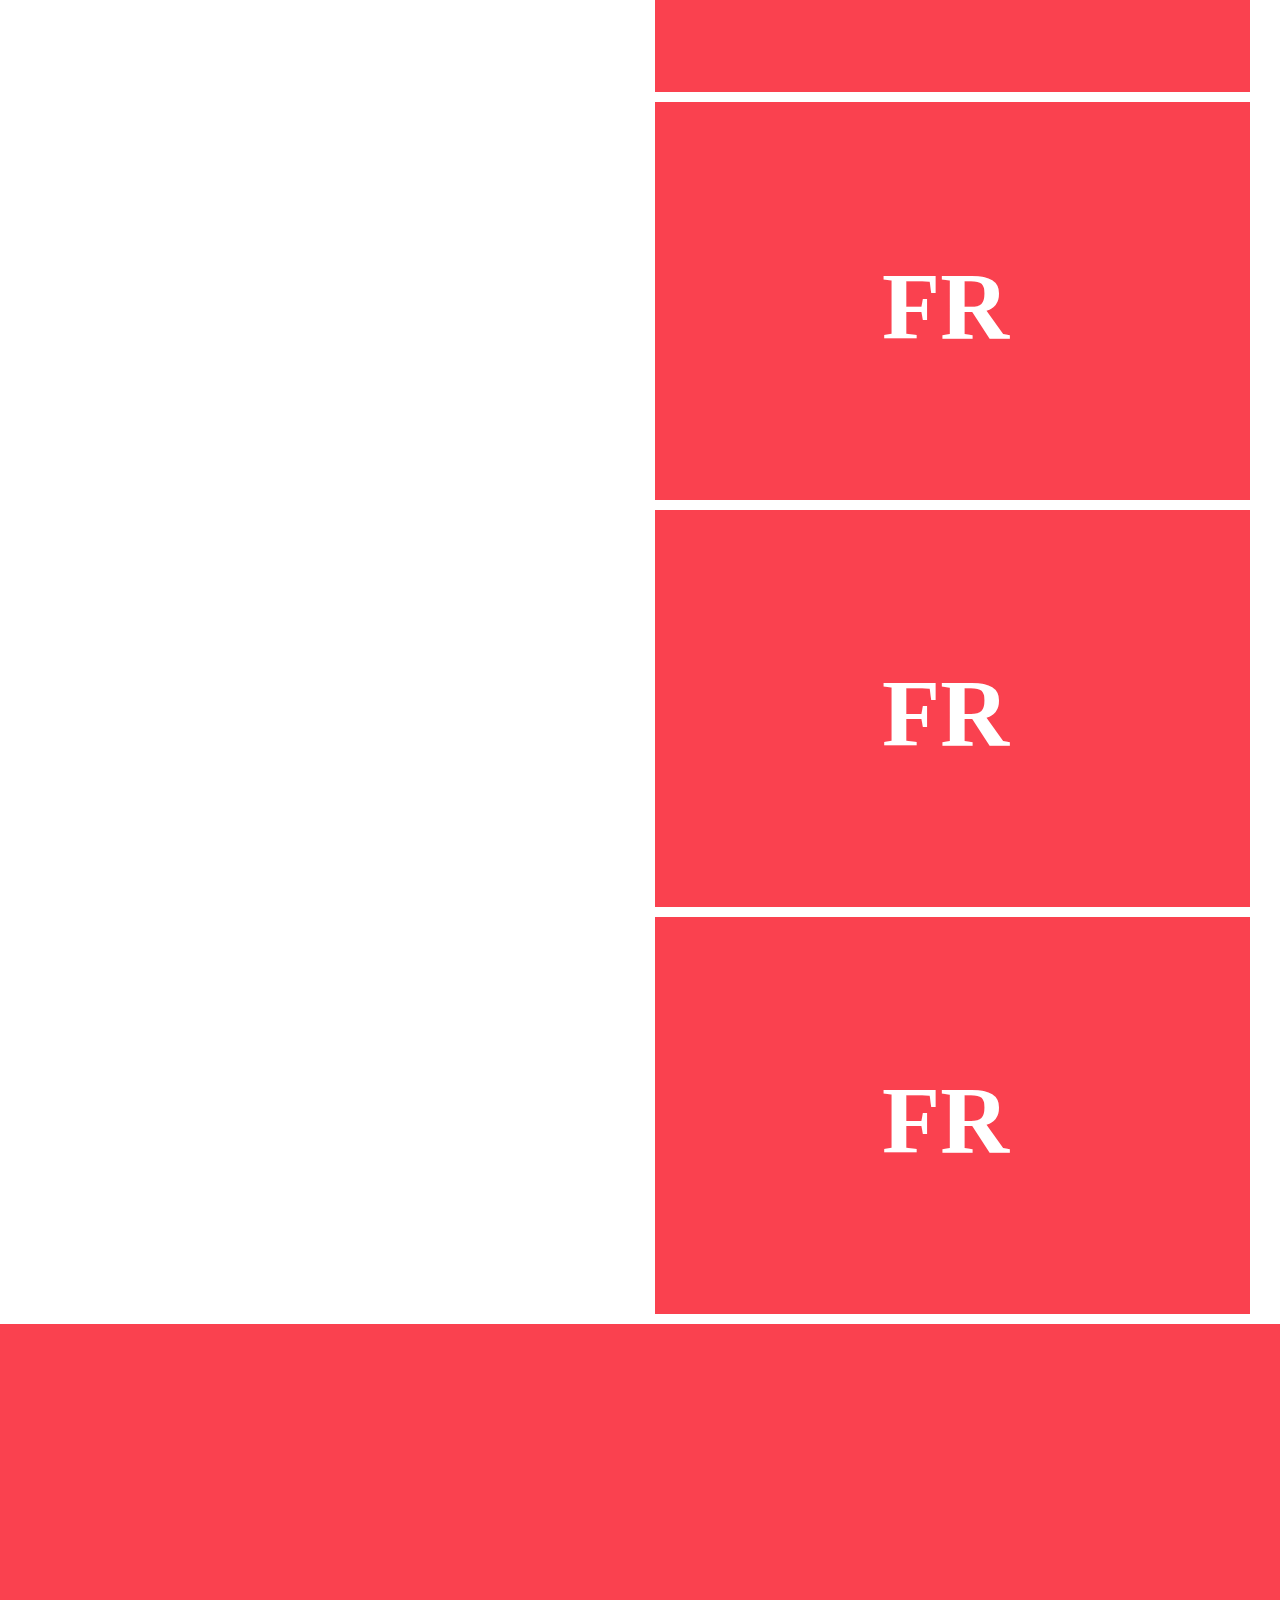
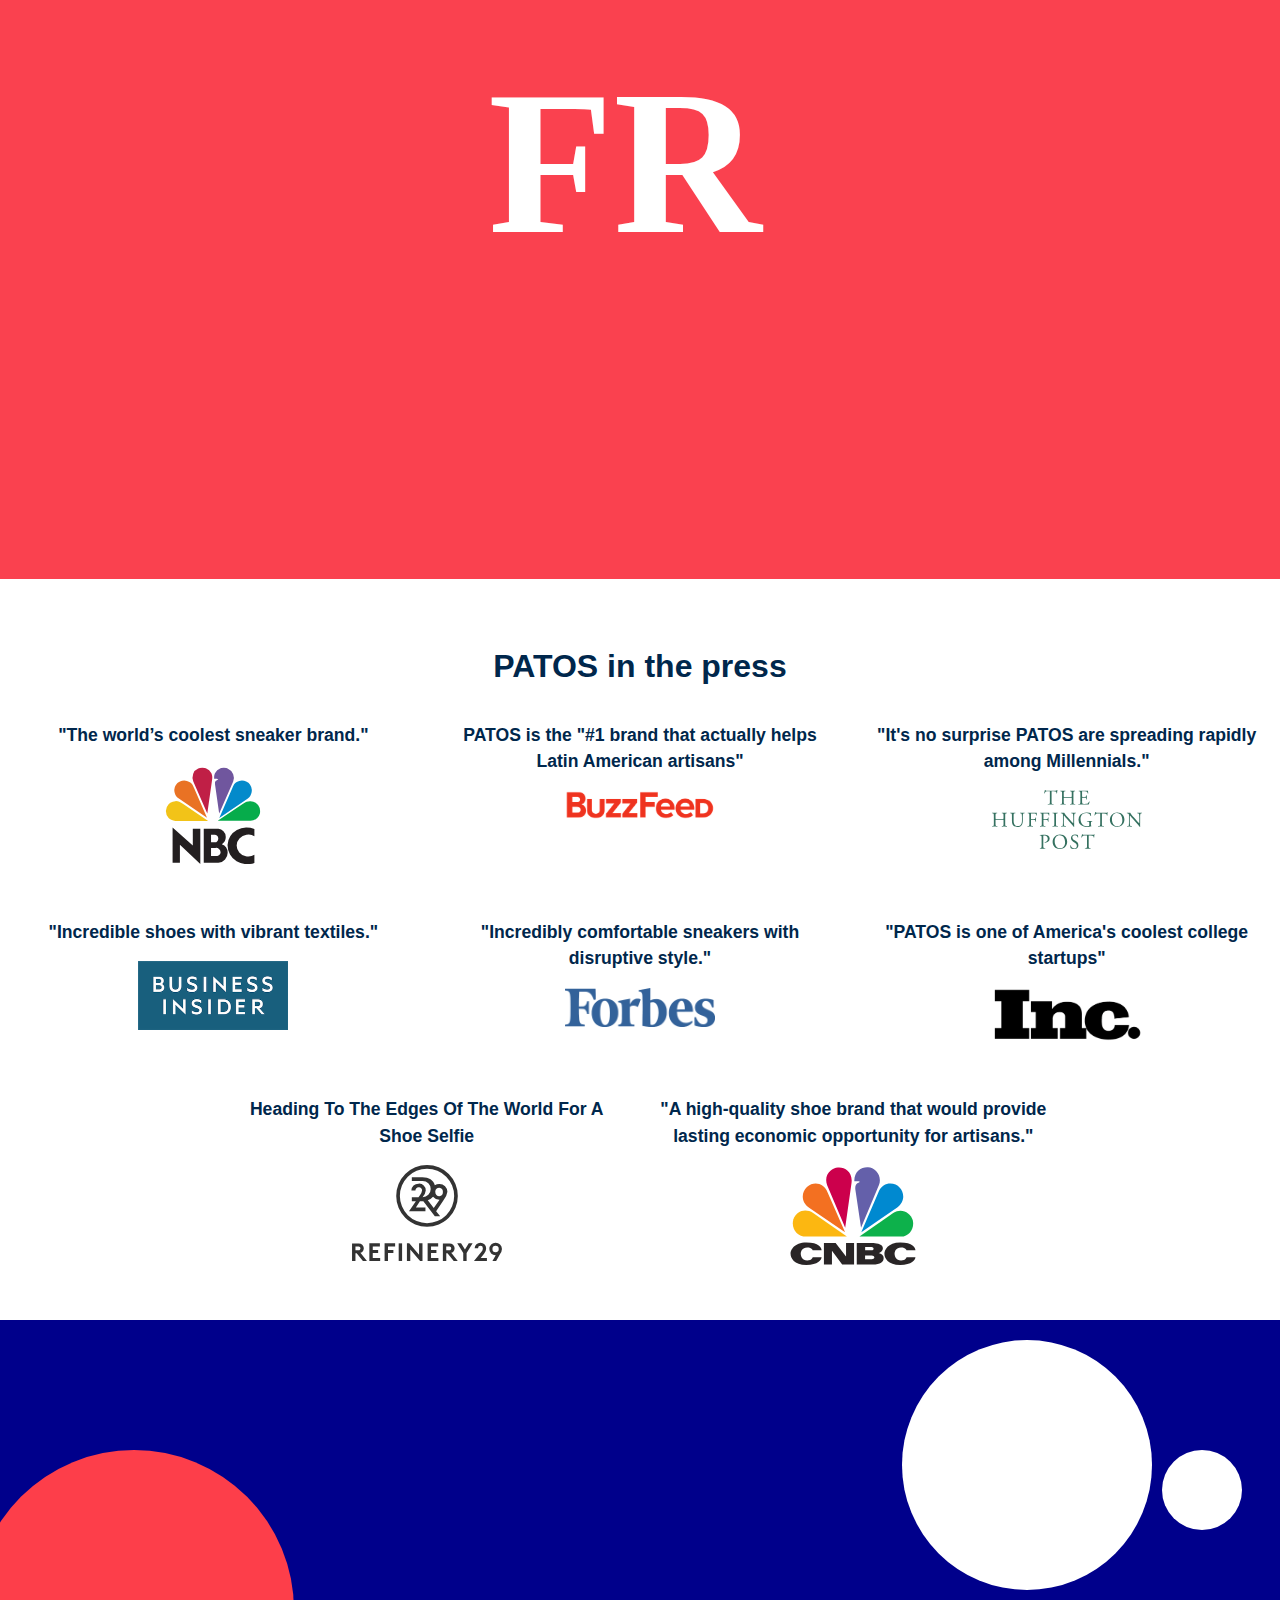
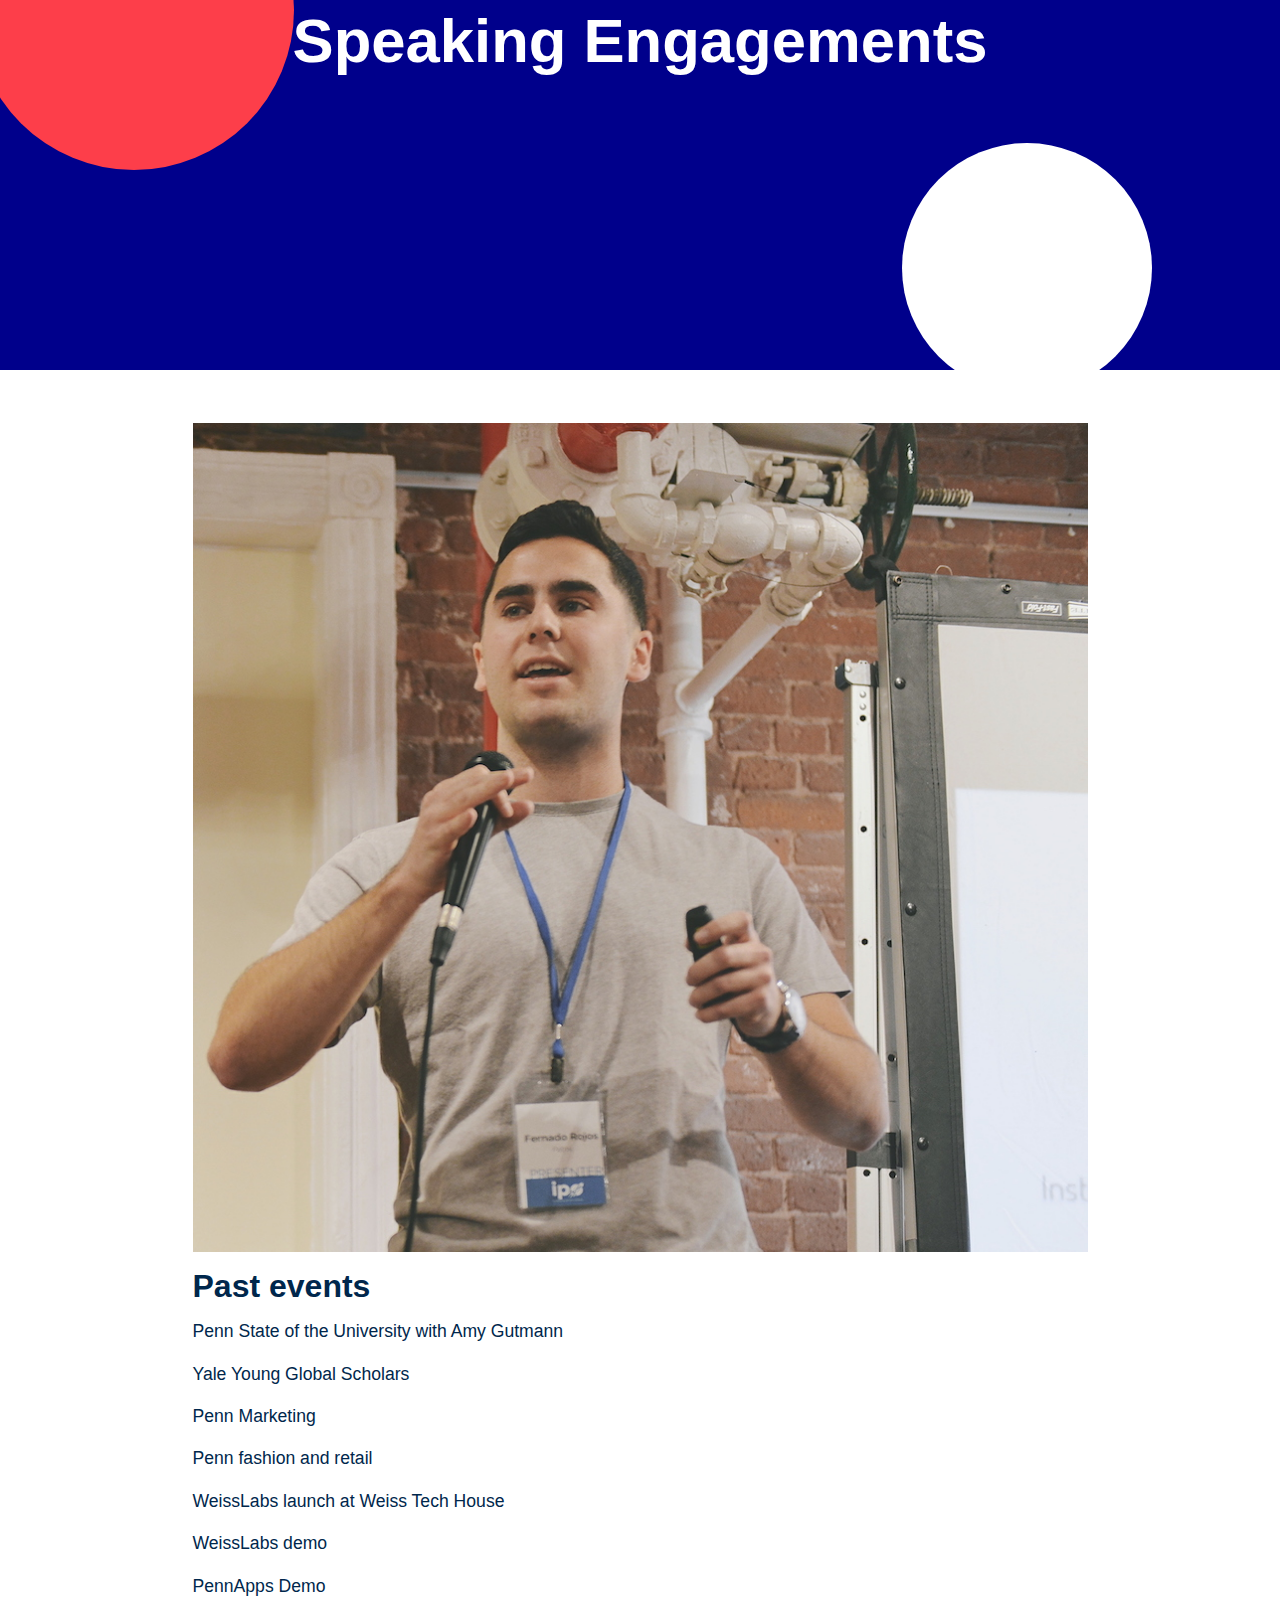
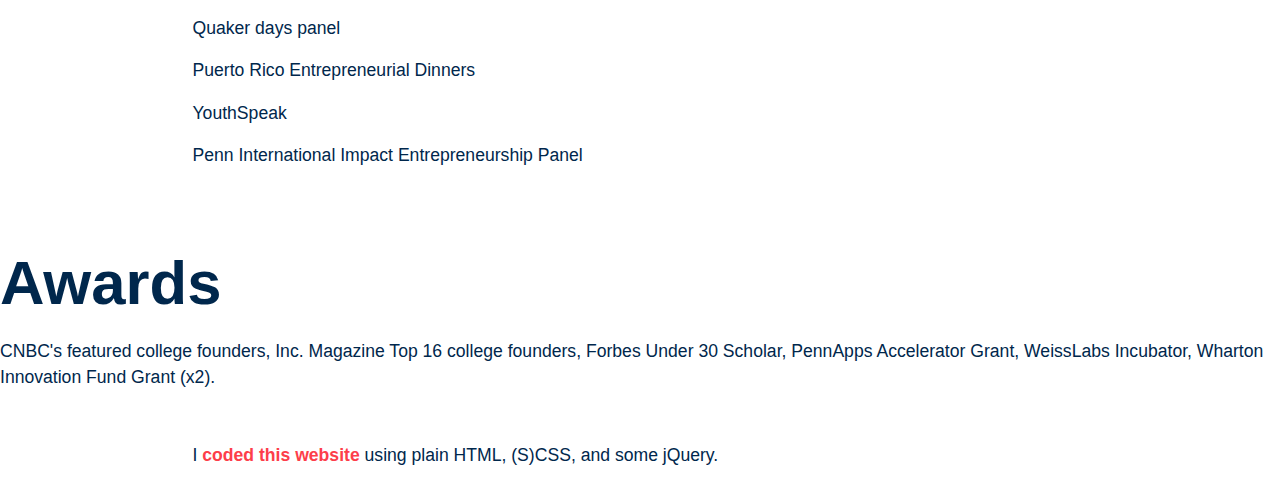
==== commit b0b48b6a: "Update index.html" ====
--- a/index.html
+++ b/index.html
@@ -108,7 +108,7 @@
                             <p>
                                 Work has been featured in <a href="http://bit.ly/PATOSforbes" target="_blank">Forbes</a>, <a href="http://bit.ly/PATOShuff">Huffington Post</a>, <a href="http://nbcnews.to/2u4RRiw" target="_blank">NBC News</a>, <a href="https://bit.ly/PATOSbuzz" target="_blank">Buzzfeed</a>, <a href="www.nasdaq.com/article/how-blockchain-answers-the-demand-for-transparent-transactions-cm891227" target="_blank">Nasdaq</a>, <a href="https://hackernoon.com/4-strategies-to-help-you-better-navigate-the-blockchain-space-9df9db9e7d23" target="_blank">Hackernoon</a>, <a href="http://bit.ly/PTSKSinc" target="_blank">Inc. Magazine</a>, <a href="http://www.refinery29.com/2017/08/166267/extreme-shoe-selfies-brand-photography-trend" target="_blank">Refinery29</a>, <a href="https://bit.ly/PATOScnbc" target="_blank">CNBC</a>, <a href="https://bit.ly/PATOSfn" target="_blank">Footwear News</a>, <a href="https://bit.ly/PATOSmlive" target="_blank">MLive</a>, and more.
                             </p>
-                            <p>I like to write for <a href="https://bit.ly/PATOSbi" target="_blank">Business Insider</a>, too.
+                            <p>I've written for <a href="https://bit.ly/PATOSbi" target="_blank">Business Insider</a>, too.
                         </div>
                     </div>
                 </div>
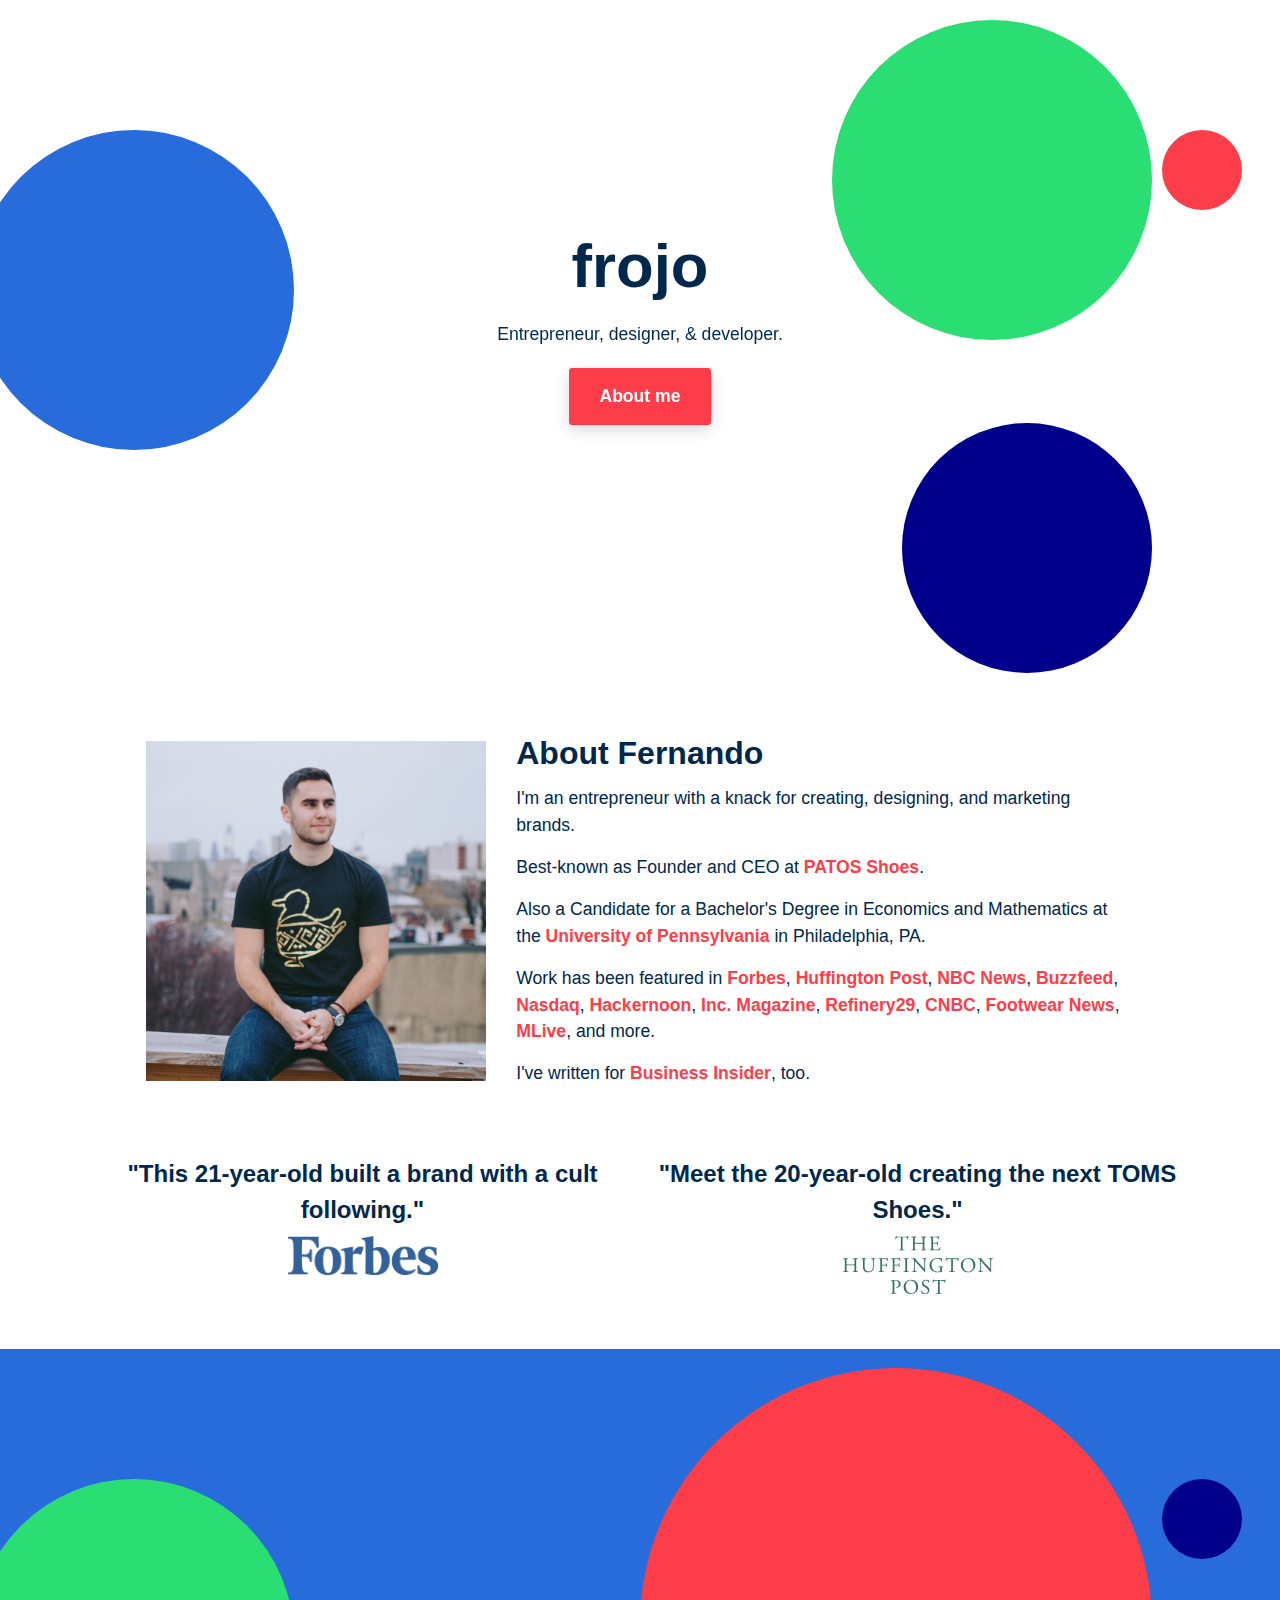
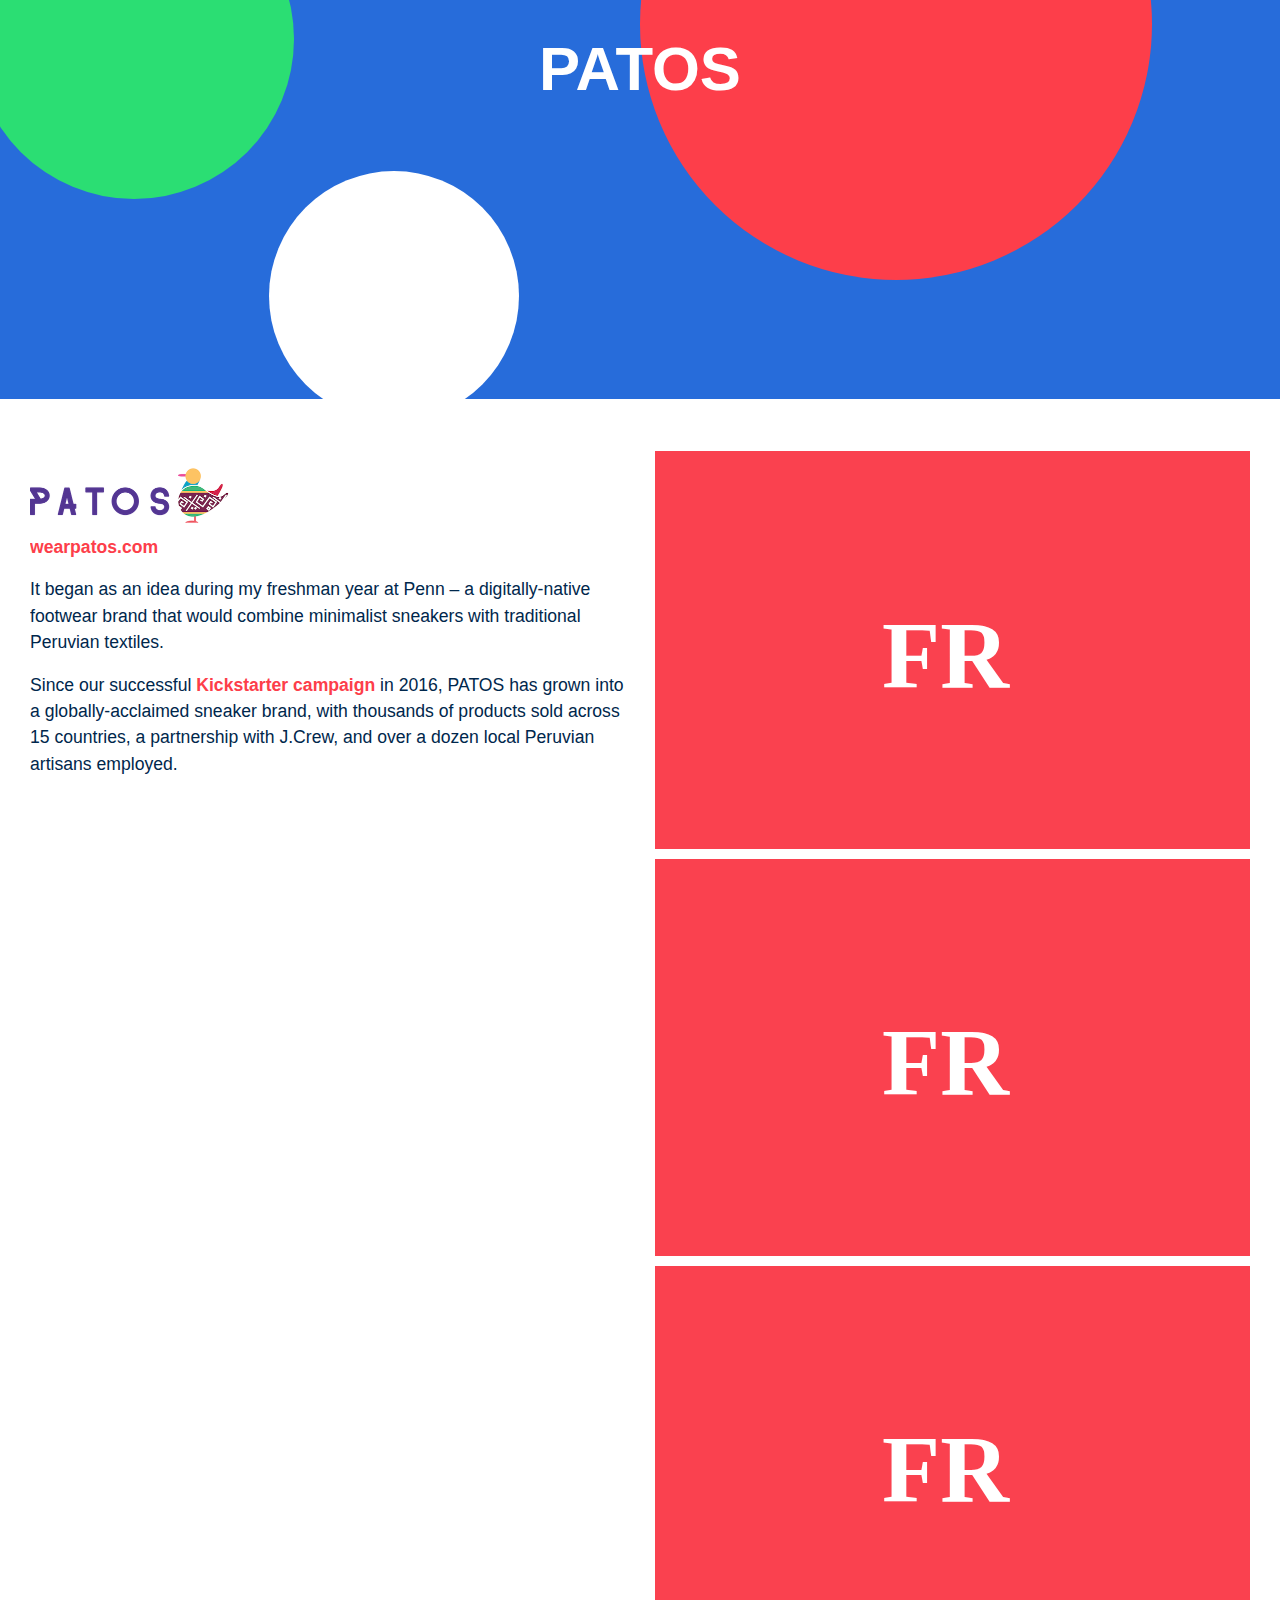
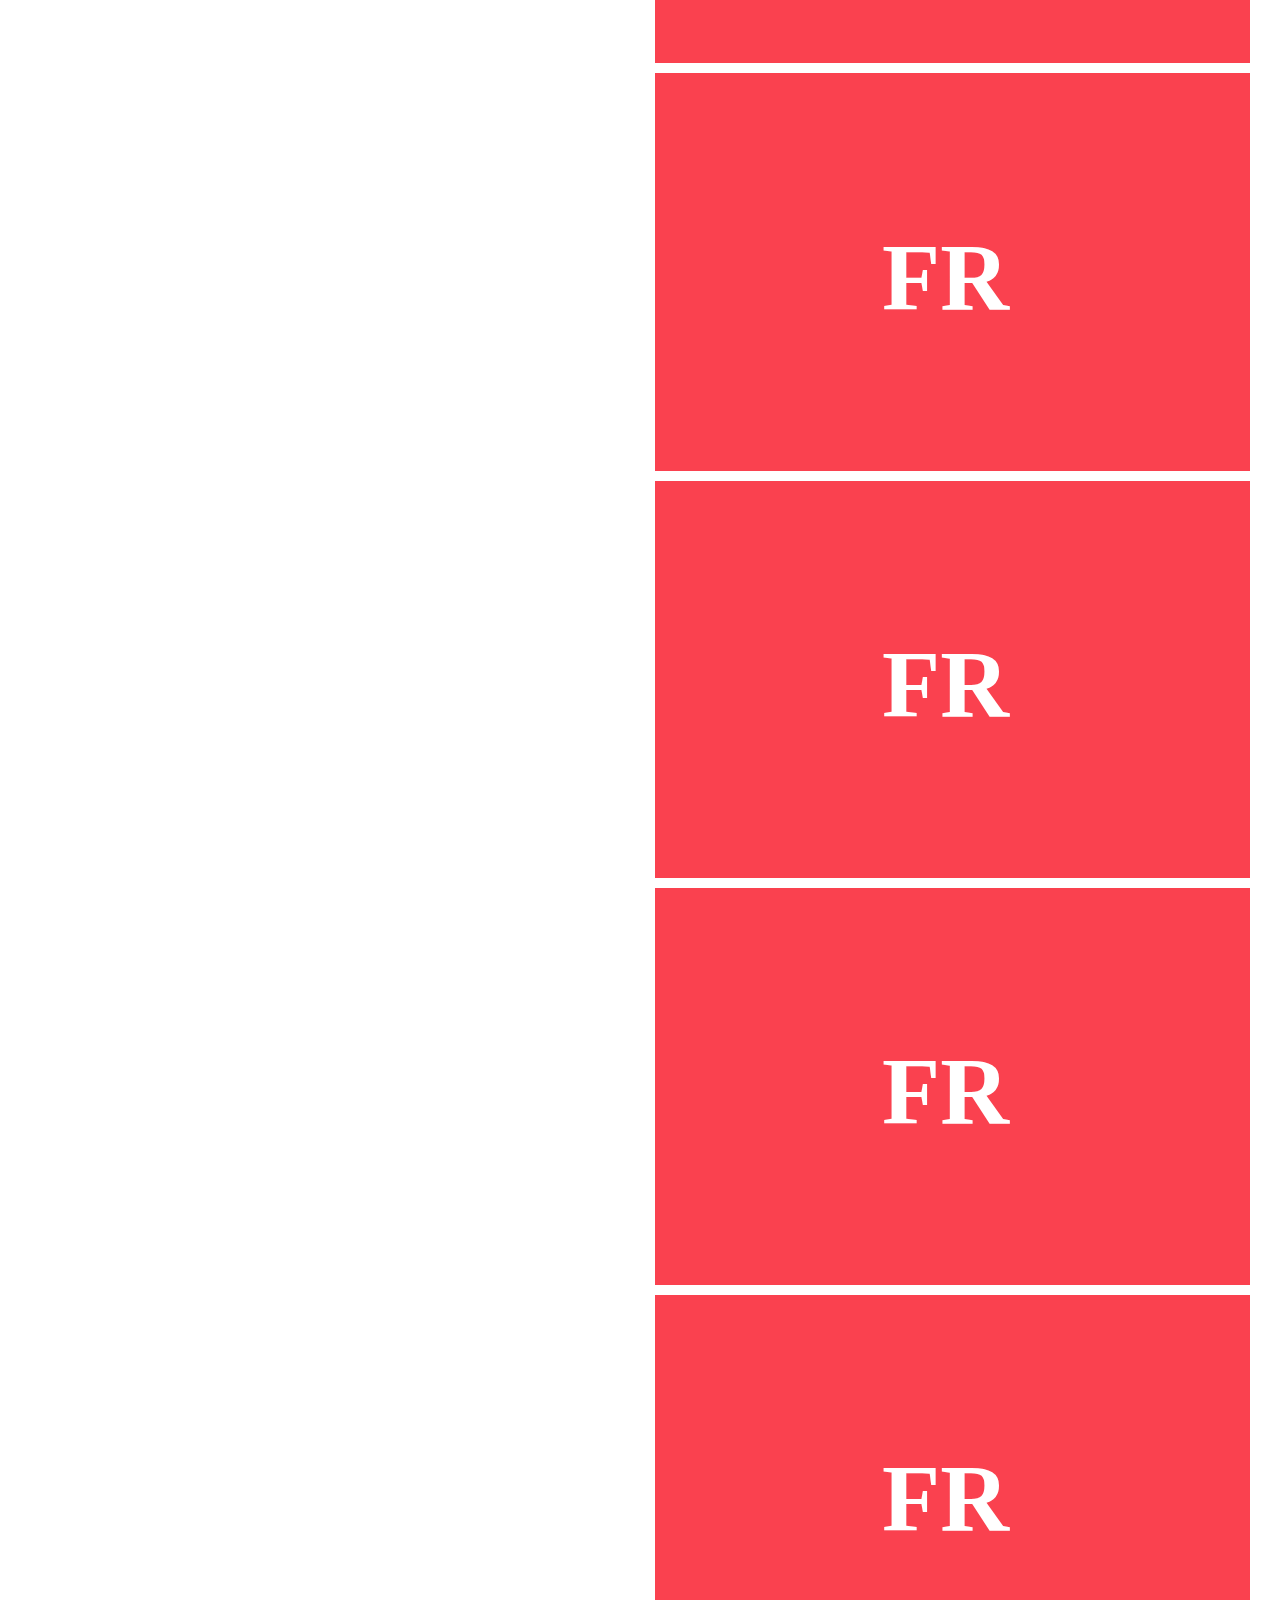
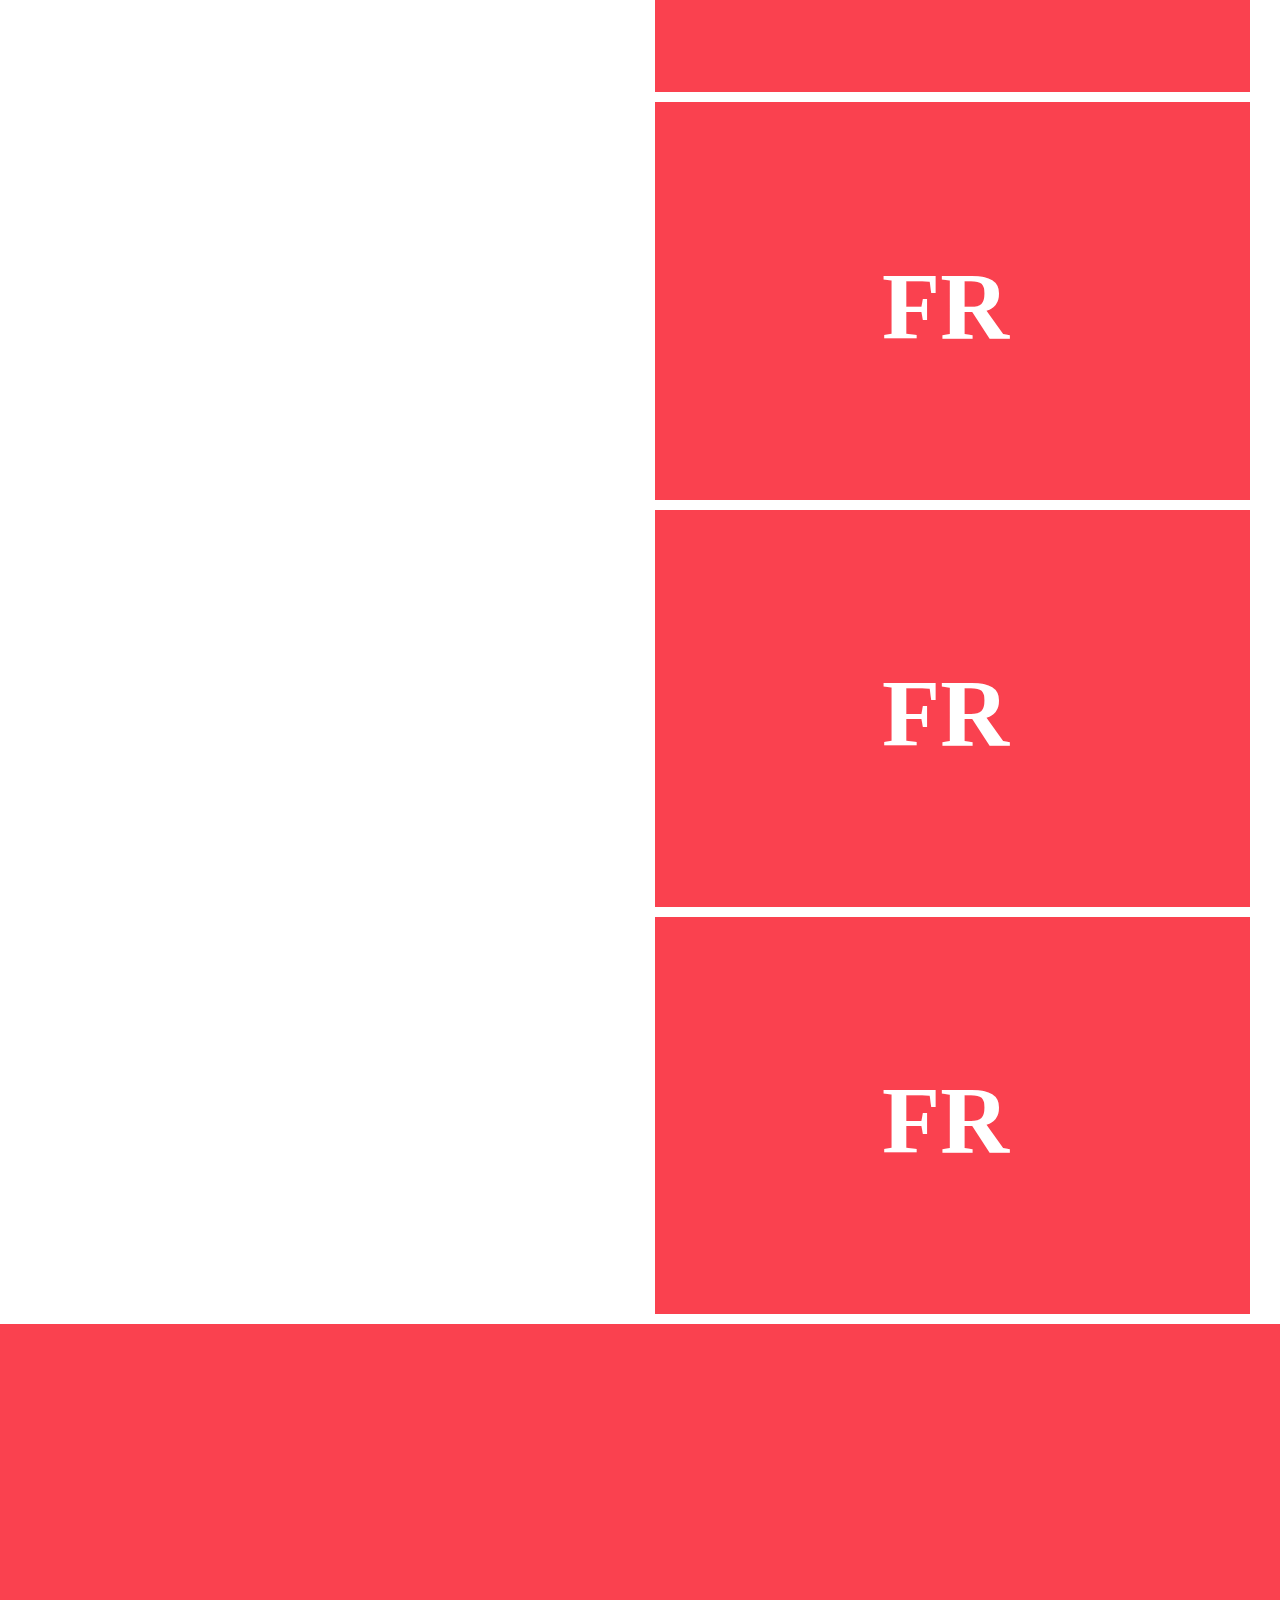
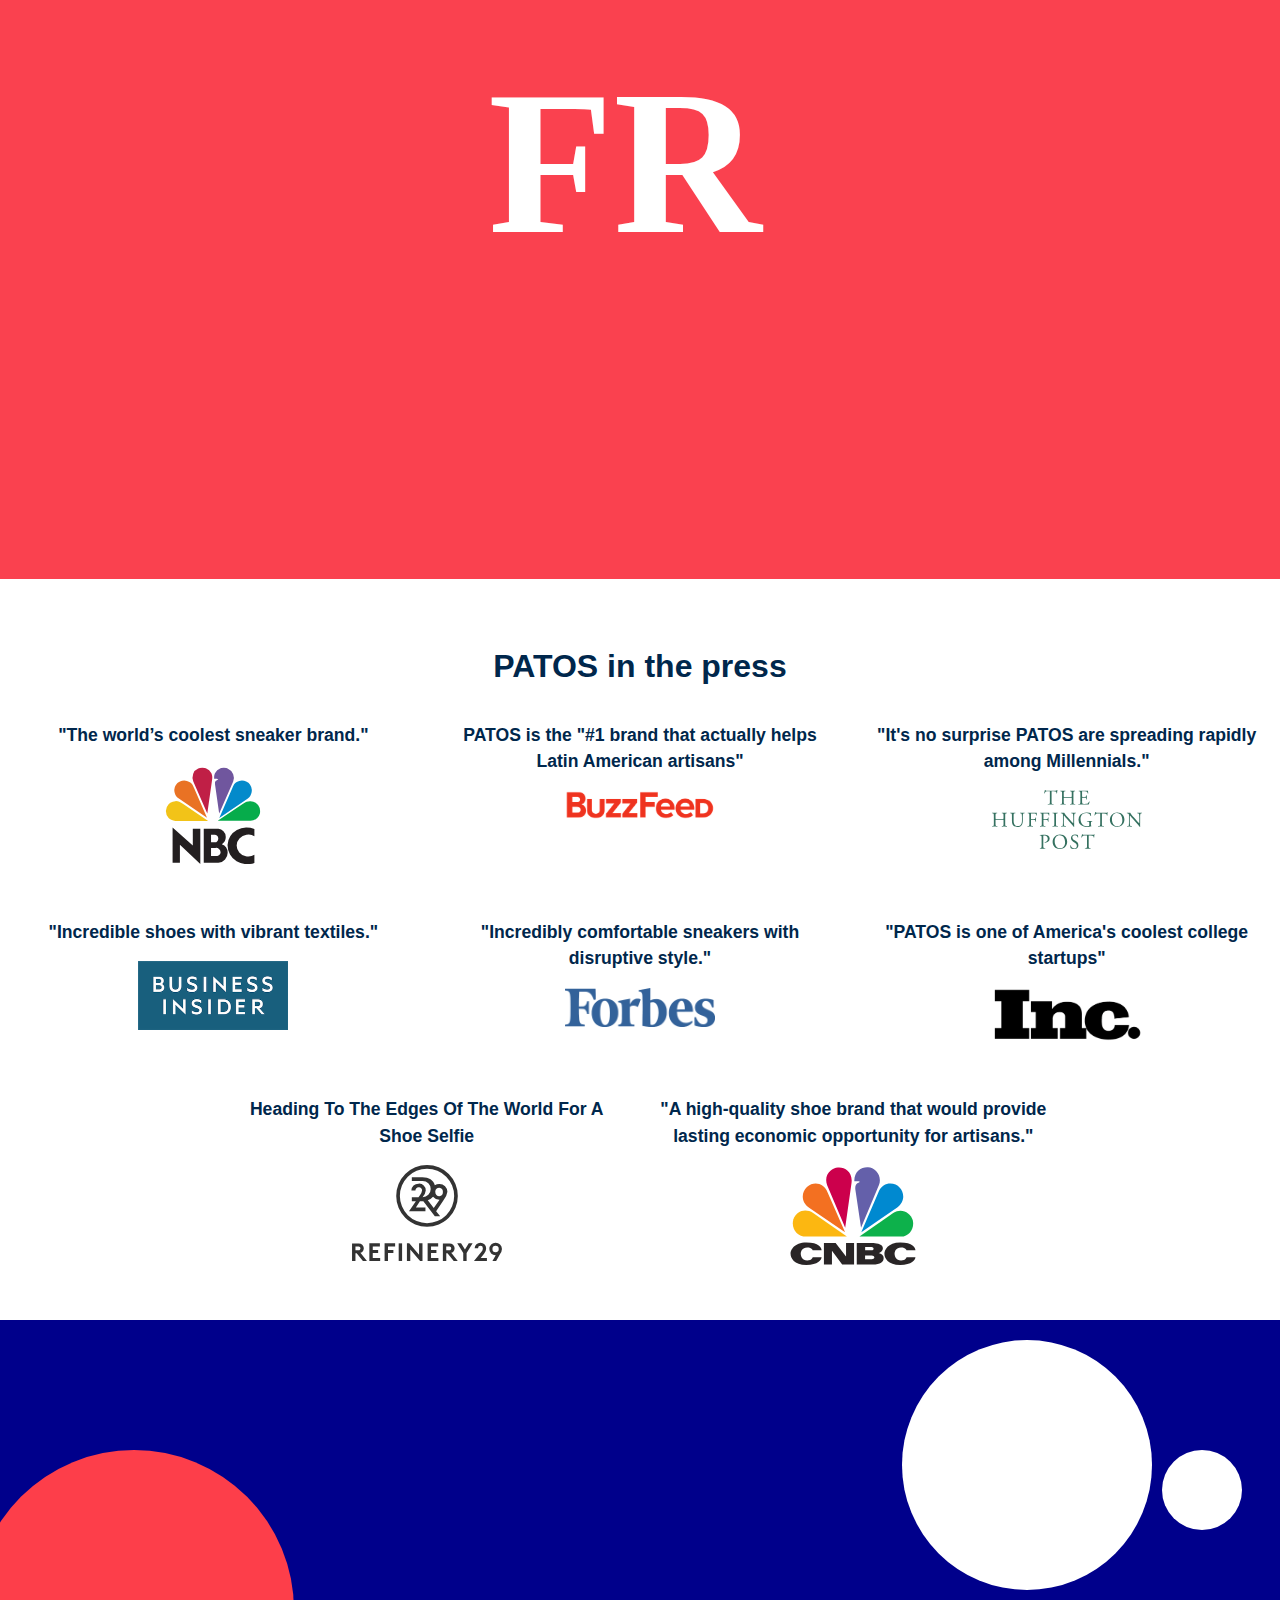
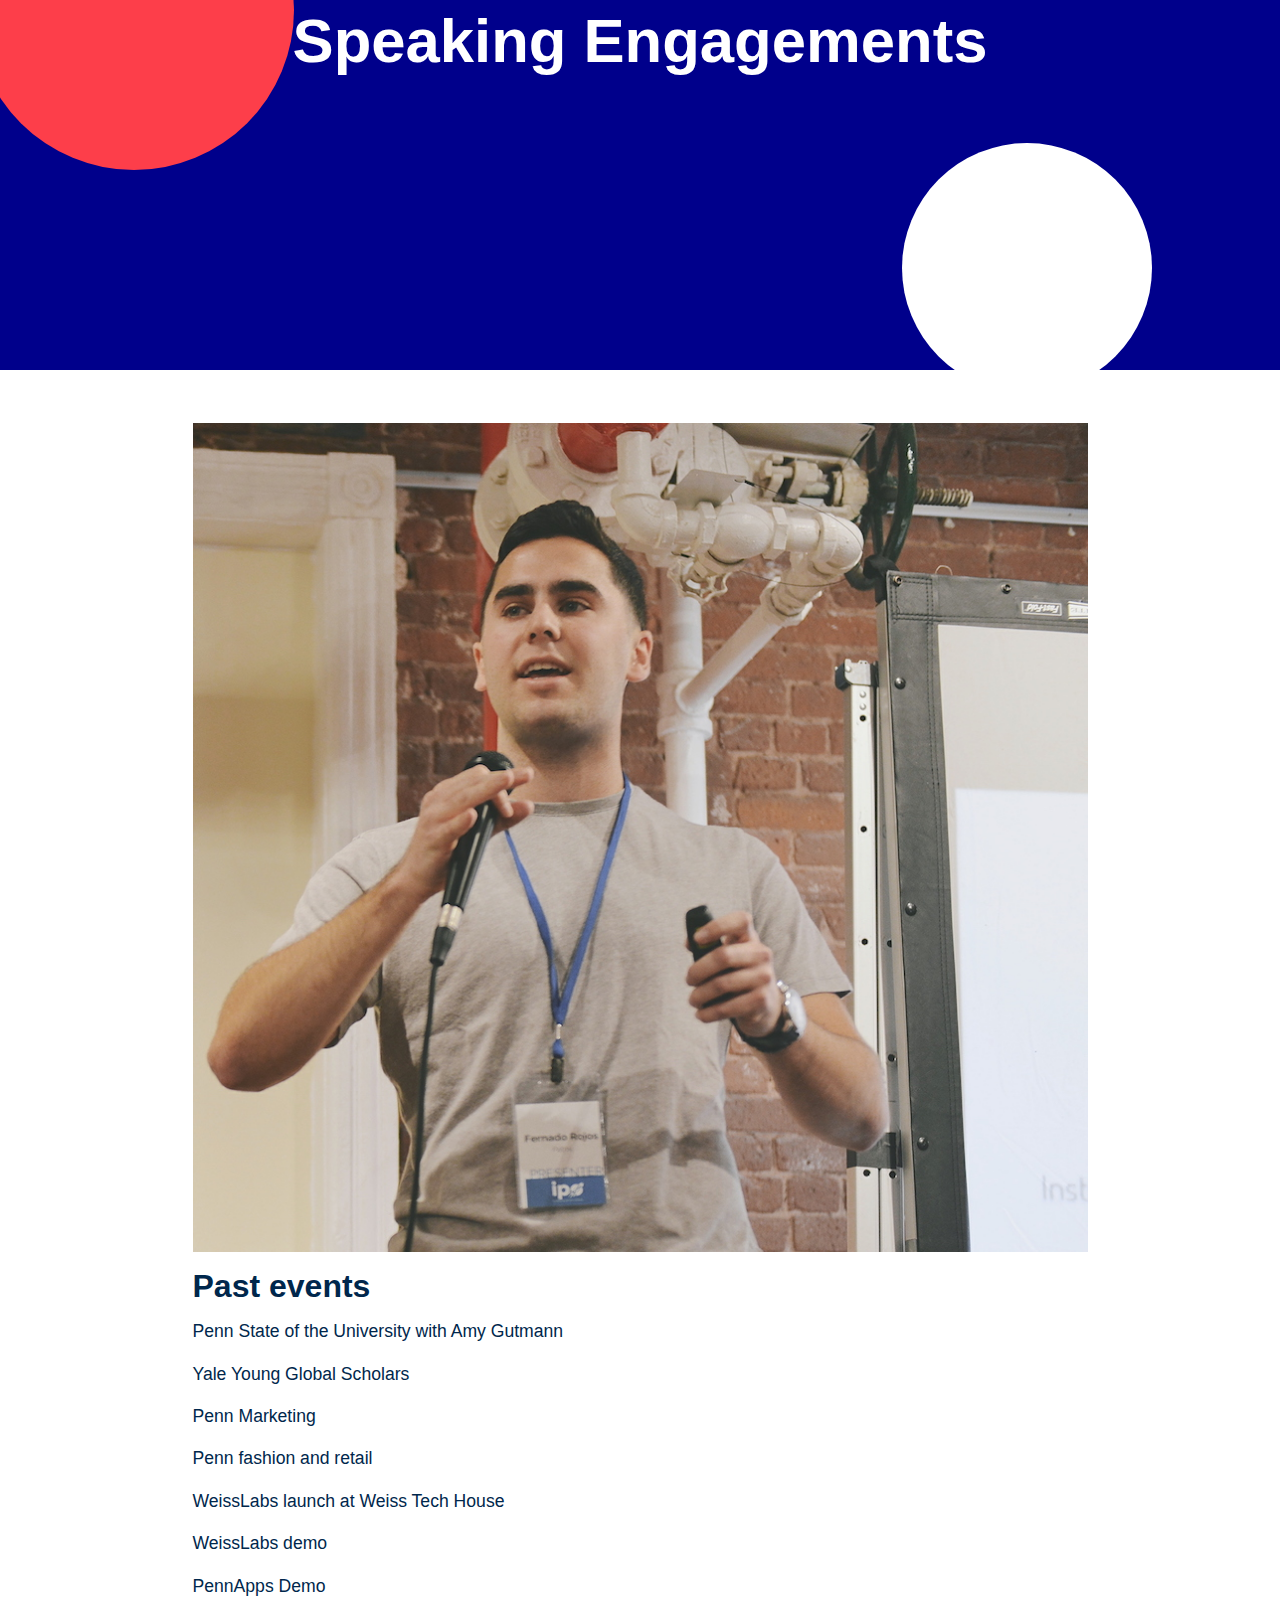
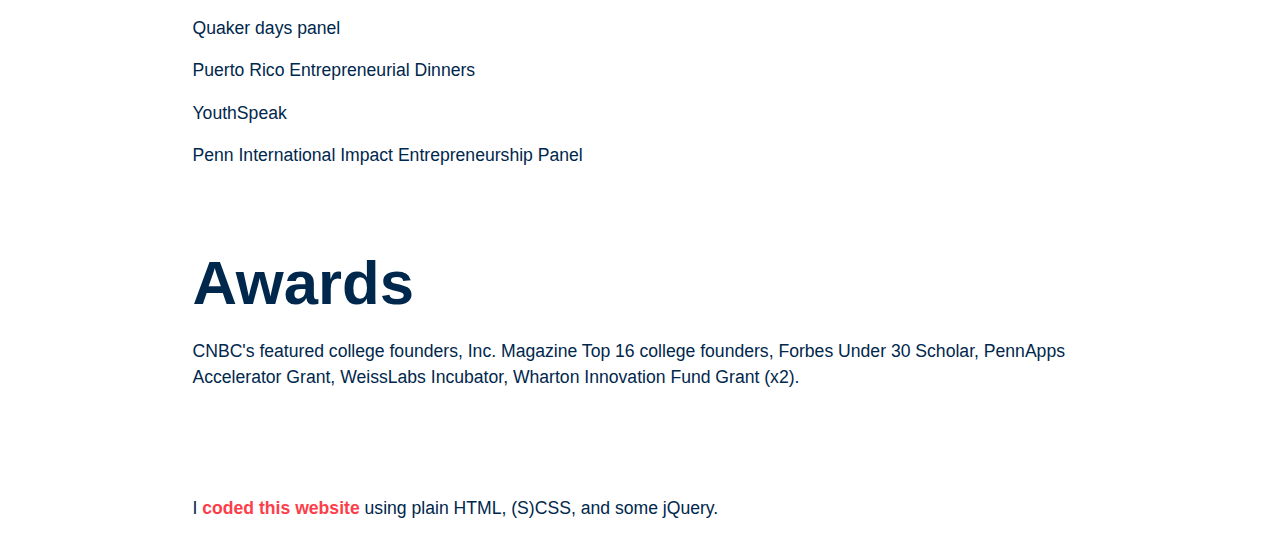
==== commit c9552b52: "Update index.html" ====
--- a/index.html
+++ b/index.html
@@ -373,11 +373,12 @@
                 </div>
             </div>
         </section>
-        <!--
+        
         <section class="content">
             <div class="container">
                 <div class="row justify-content-center">
                     <div class="col-lg-10">
+                        <!--
                         <div>
                             <h1>
                                 Side projects
